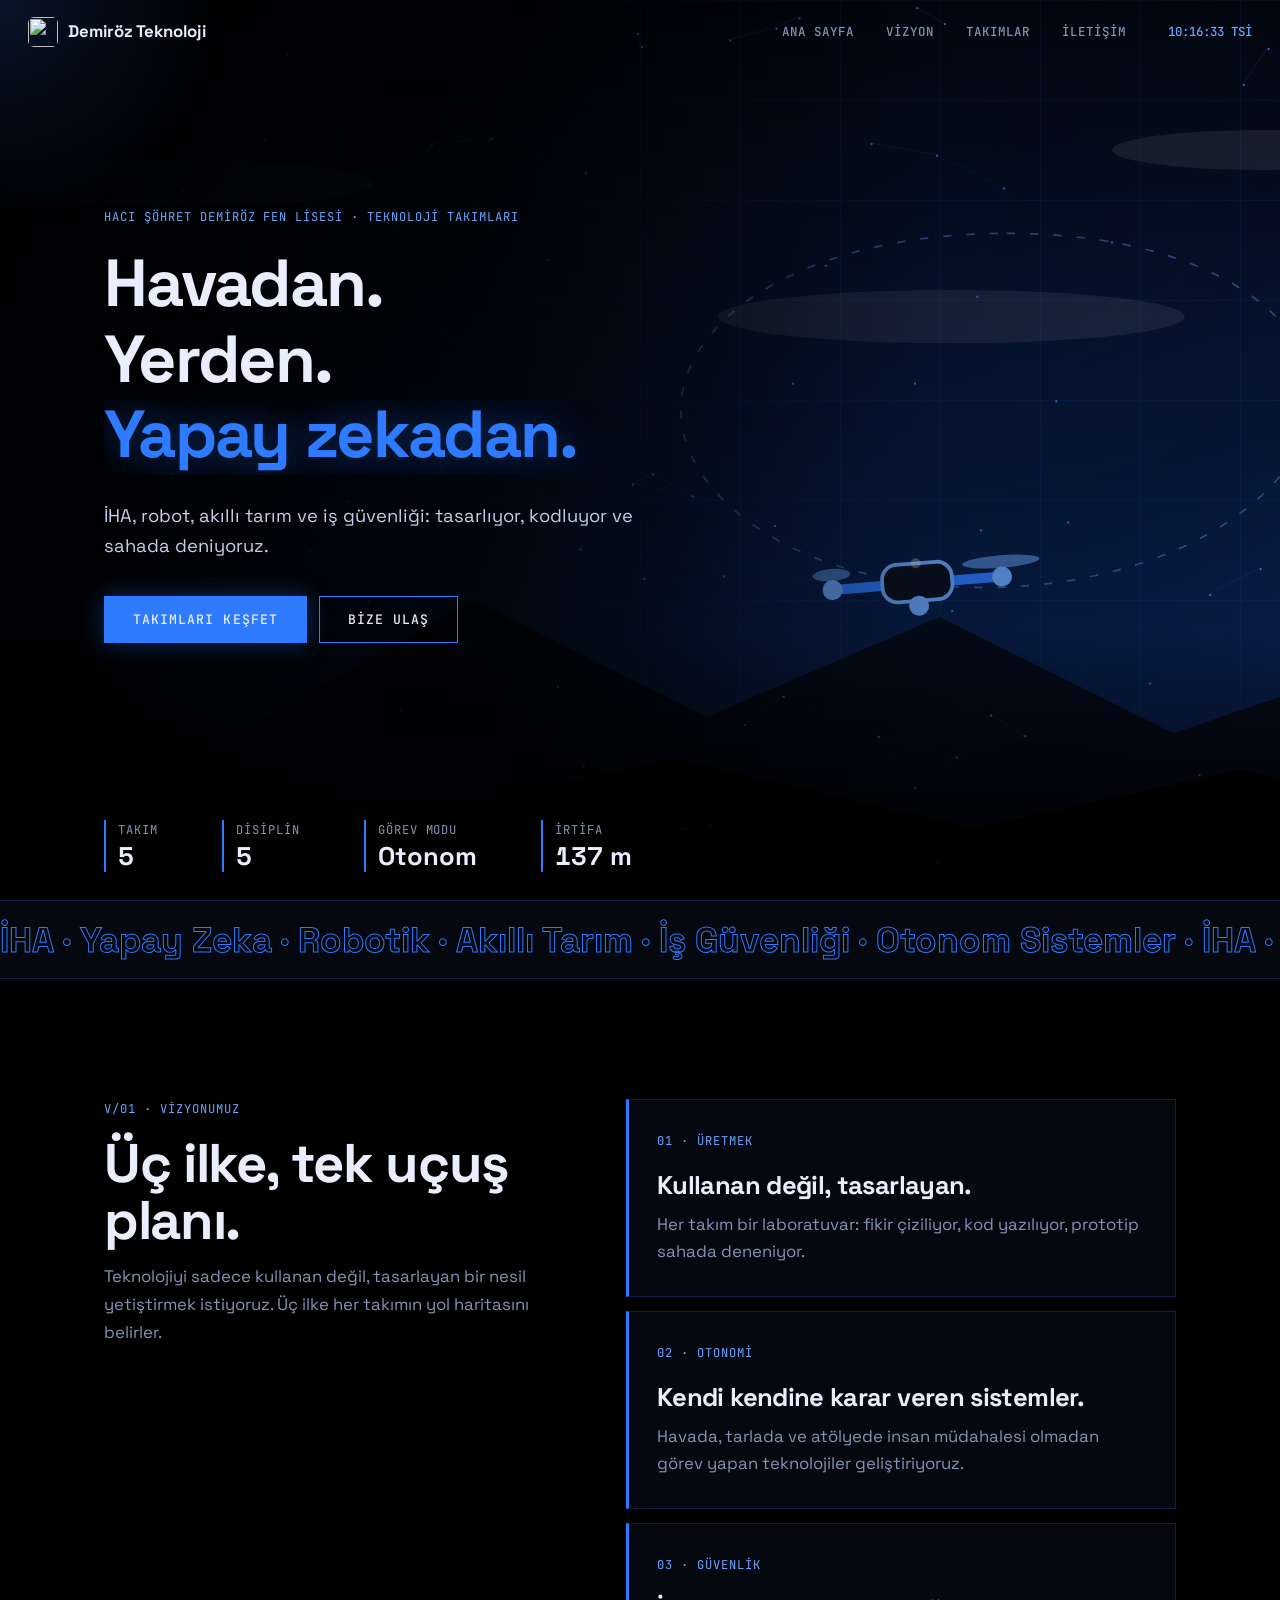
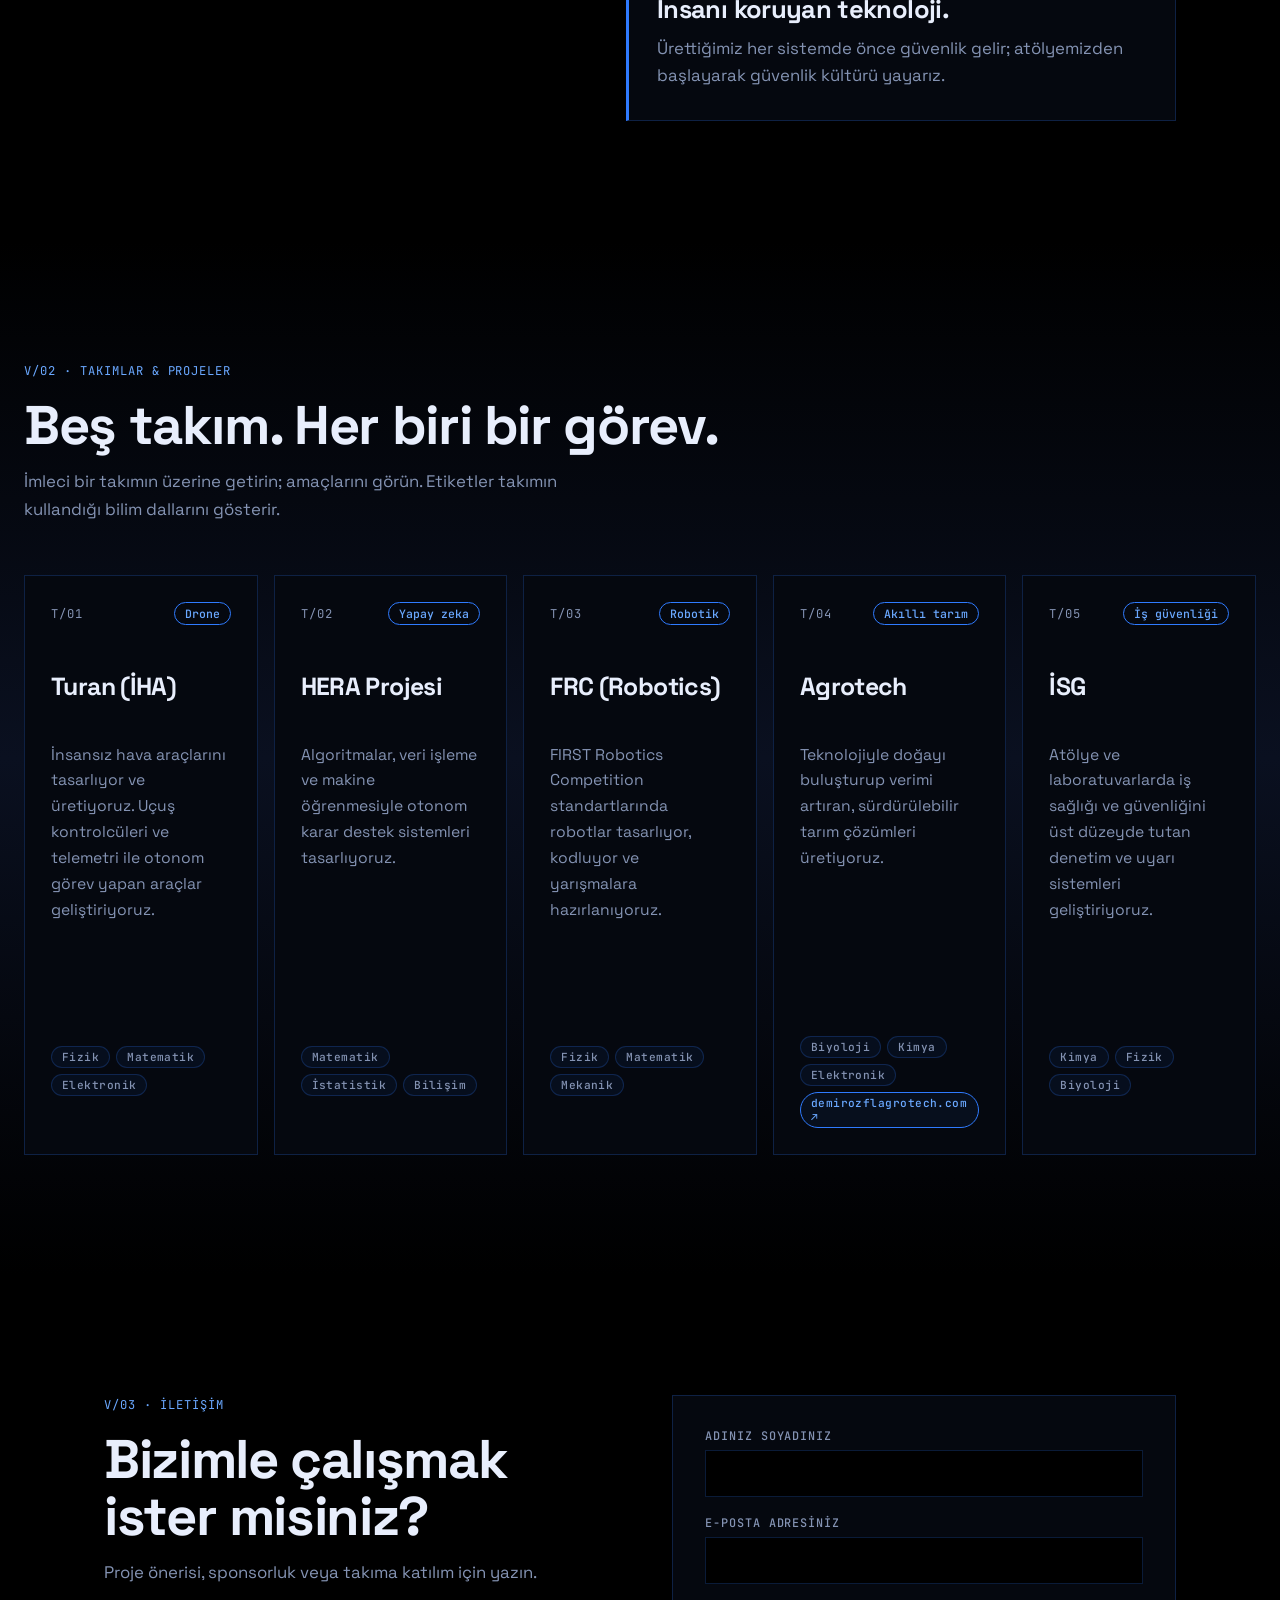
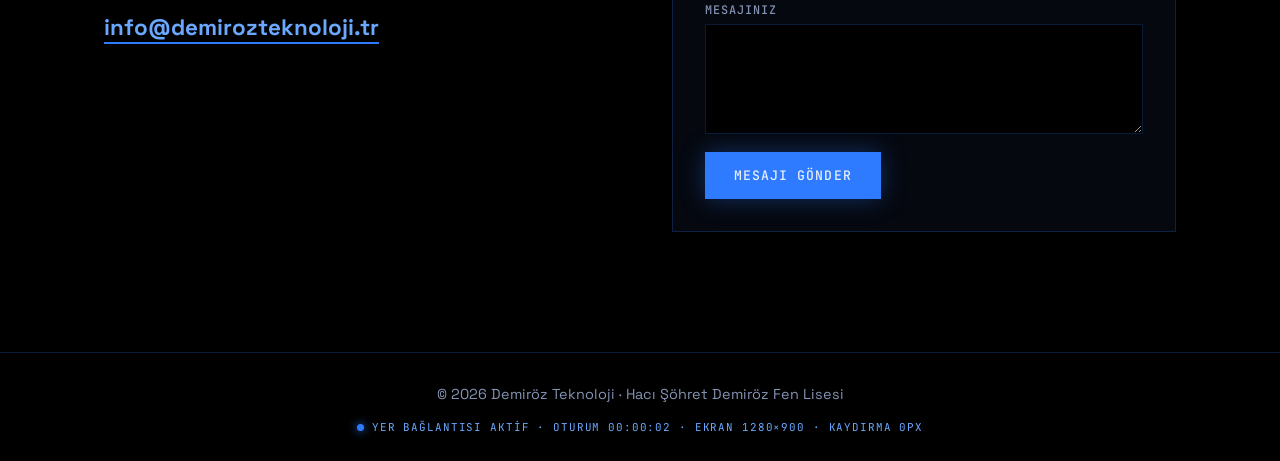
==== index.html @ 686f1bfe "Add files via upload" ====
<!DOCTYPE html>
<html lang="tr">
<head>
<meta charset="UTF-8">
<meta name="viewport" content="width=device-width, initial-scale=1">
<title>Demiröz Teknoloji | Otonom Sistemler ve Teknoloji Takımları</title>
<meta name="description" content="Hacı Şöhret Demiröz Fen Lisesi teknoloji takımları: İHA, yapay zeka, robotik, akıllı tarım ve iş sağlığı güvenliği.">
<meta name="theme-color" content="#000000">
<link rel="icon" href="favicon.png">
<link rel="preconnect" href="https://fonts.googleapis.com">
<link rel="preconnect" href="https://fonts.gstatic.com" crossorigin>
<link href="https://fonts.googleapis.com/css2?family=JetBrains+Mono:wght@400;500&family=Space+Grotesk:wght@400;500;700&display=swap" rel="stylesheet">
<link rel="stylesheet" href="style.css?v=6">
</head>
<body>
<div id="bar"></div><div id="glow"></div>

<header class="nav" id="nav">
  <a class="brand" href="#home"><img src="favicon.png" alt="" width="30" height="30">Demiröz Teknoloji</a>
  <nav id="menu">
    <a href="#home">Ana Sayfa</a><a href="#vizyon">Vizyon</a><a href="#takimlar">Takımlar</a><a href="#iletisim">İletişim</a>
  </nav>
  <span class="clock" id="clock">--:--:-- TSİ</span>
  <button class="burger" id="burger" aria-label="Menü" aria-expanded="false"><span></span><span></span></button>
</header>

<main>
<section class="hero" id="home">
  <!-- GEÇİCİ ARKA PLAN: 5 sn'lik drone animasyonu. Gerçek video/GIF gelince bu <div class="fly"> bloğunu silin ya da içine <img src="assets/drone.gif" alt=""> koyun. -->
  <div class="fly" aria-hidden="true">
    <svg viewBox="0 0 960 540" preserveAspectRatio="xMidYMid slice">
      <defs>
        <linearGradient id="sk" x1="0" y1="0" x2="0" y2="1"><stop offset="0" stop-color="#02050d"/><stop offset="1" stop-color="#0b2a66"/></linearGradient>
        <pattern id="gr" width="60" height="60" patternUnits="userSpaceOnUse"><path d="M60 0H0V60" fill="none" stroke="#2f7bff" stroke-opacity=".1"/></pattern>
      </defs>
      <rect width="960" height="540" fill="url(#sk)"/><rect width="960" height="540" fill="url(#gr)"/>
      <g fill="#fff" fill-opacity=".09">
        <ellipse cx="300" cy="110" rx="110" ry="14"><animateTransform attributeName="transform" type="translate" from="0 0" to="-400 0" dur="12s" repeatCount="indefinite"/></ellipse>
        <ellipse cx="780" cy="190" rx="140" ry="16"><animateTransform attributeName="transform" type="translate" from="0 0" to="-500 0" dur="12s" repeatCount="indefinite"/></ellipse>
        <ellipse cx="980" cy="90" rx="90" ry="12"><animateTransform attributeName="transform" type="translate" from="0 0" to="-560 0" dur="12s" repeatCount="indefinite"/></ellipse>
      </g>
      <polygon points="0,540 0,430 120,380 240,440 380,360 520,430 660,370 800,440 960,385 960,540" fill="#050c1c"/>
      <polygon points="0,540 0,490 160,460 320,495 500,455 680,497 840,462 960,488 960,540" fill="#000"/>
      <path d="M700 140C860 140 930 230 850 300C770 370 600 370 530 300C460 230 540 140 700 140Z" fill="none" stroke="#6aa8ff" stroke-opacity=".45" stroke-dasharray="5 9"/>
      <g>
        <animateMotion dur="5s" repeatCount="indefinite" path="M700 140C860 140 930 230 850 300C770 370 600 370 530 300C460 230 540 140 700 140Z"/>
        <g transform="scale(1.5)">
          <animateTransform attributeName="transform" type="rotate" values="-7;7;-7" dur="2.5s" repeatCount="indefinite" additive="sum"/>
          <line x1="-34" y1="0" x2="34" y2="0" stroke="#2f7bff" stroke-width="4" stroke-linecap="round"/>
          <rect x="-14" y="-8" width="28" height="15" rx="6" fill="#0a1020" stroke="#6aa8ff" stroke-width="1.5"/>
          <circle cx="0" cy="9" r="4" fill="#6aa8ff"/>
          <circle cx="0" cy="-8" r="2" fill="#fff"><animate attributeName="opacity" values="1;.1;1" dur=".8s" repeatCount="indefinite"/></circle>
          <circle cx="-34" cy="0" r="4" fill="#6aa8ff"/><circle cx="34" cy="0" r="4" fill="#6aa8ff"/>
          <ellipse cx="-34" cy="-6" rx="18" ry="2.5" fill="#6aa8ff" fill-opacity=".6"><animate attributeName="rx" values="18;5;18" dur=".14s" repeatCount="indefinite"/></ellipse>
          <ellipse cx="34" cy="-6" rx="18" ry="2.5" fill="#6aa8ff" fill-opacity=".6"><animate attributeName="rx" values="5;18;5" dur=".14s" repeatCount="indefinite"/></ellipse>
        </g>
      </g>
    </svg>
  </div>
  <video autoplay muted loop playsinline preload="metadata" poster="assets/drone-poster.jpg" aria-hidden="true"><source src="assets/drone.mp4" type="video/mp4"></video>
  <canvas id="net" aria-hidden="true"></canvas>
  <div class="shade"></div>
  <div class="hero-in"><div class="copy">
    <p class="mono kicker">Hacı Şöhret Demiröz Fen Lisesi · Teknoloji Takımları</p>
    <h1><span class="ln"><span>Havadan.</span></span><span class="ln"><span>Yerden.</span></span><span class="ln b"><span>Yapay zekadan.</span></span></h1>
    <p class="sub">İHA, robot, akıllı tarım ve iş güvenliği: tasarlıyor, kodluyor ve sahada deniyoruz.</p>
    <div class="btns"><a class="btn primary" href="#takimlar">Takımları keşfet</a><a class="btn" href="#iletisim">Bize ulaş</a></div>
    </div>
    
  </div>
  <dl class="stats">
    <div><dt class="mono">Takım</dt><dd><b data-n="5">0</b></dd></div>
    <div><dt class="mono">Disiplin</dt><dd><b data-n="5">0</b></dd></div>
    <div><dt class="mono">Görev modu</dt><dd>Otonom</dd></div>
    <div><dt class="mono">İrtifa</dt><dd><b id="alt">120</b> m</dd></div>
  </dl>
</section>

<div class="marquee" aria-hidden="true"><div id="mq">İHA · Yapay Zeka · Robotik · Akıllı Tarım · İş Güvenliği · Otonom Sistemler · </div></div>

<section class="sec" id="vizyon">
  <div class="wrap split">
    <div class="stick">
      <p class="mono tagline rv">V/01 · Vizyonumuz</p>
      <h2 class="rv">Üç ilke, tek uçuş planı.</h2>
      <p class="lead rv">Teknolojiyi sadece kullanan değil, tasarlayan bir nesil yetiştirmek istiyoruz. Üç ilke her takımın yol haritasını belirler.</p>
    </div>
    <div class="trio">
      <article class="pan rv"><span class="mono">01 · Üretmek</span><h3>Kullanan değil, tasarlayan.</h3><p>Her takım bir laboratuvar: fikir çiziliyor, kod yazılıyor, prototip sahada deneniyor.</p></article>
      <article class="pan rv"><span class="mono">02 · Otonomi</span><h3>Kendi kendine karar veren sistemler.</h3><p>Havada, tarlada ve atölyede insan müdahalesi olmadan görev yapan teknolojiler geliştiriyoruz.</p></article>
      <article class="pan rv"><span class="mono">03 · Güvenlik</span><h3>İnsanı koruyan teknoloji.</h3><p>Ürettiğimiz her sistemde önce güvenlik gelir; atölyemizden başlayarak güvenlik kültürü yayarız.</p></article>
    </div>
  </div>
</section>

<section class="sec alt" id="takimlar">
  <div class="wrap wide">
    <p class="mono tagline rv">V/02 · Takımlar &amp; Projeler</p>
    <h2 class="rv">Beş takım. Her biri bir görev.</h2>
    <p class="lead rv">İmleci bir takımın üzerine getirin; amaçlarını görün. Etiketler takımın kullandığı bilim dallarını gösterir.</p>
    <div class="grid">
      <article class="card rv" tabindex="0">
        <div class="top"><span class="mono">T/01</span><span class="tag">Drone</span></div>
        <div><h3>Turan (İHA)</h3>
        <div class="swap"><p class="desc">İnsansız hava araçlarını tasarlıyor ve üretiyoruz. Uçuş kontrolcüleri ve telemetri ile otonom görev yapan araçlar geliştiriyoruz.</p>
        <ul class="goals"><li>Otonom görev yapan İHA geliştirmek</li><li>Uçuş kontrol ve telemetriyi kendimiz tasarlamak</li><li>Yarışma standartlarında hava aracı üretmek</li></ul></div></div>
        <div class="disc"><span class="chip">Fizik</span><span class="chip">Matematik</span><span class="chip">Elektronik</span></div>
      </article>
      <article class="card rv" tabindex="0">
        <div class="top"><span class="mono">T/02</span><span class="tag">Yapay zeka</span></div>
        <div><h3>HERA Projesi</h3>
        <div class="swap"><p class="desc">Algoritmalar, veri işleme ve makine öğrenmesiyle otonom karar destek sistemleri tasarlıyoruz.</p>
        <ul class="goals"><li>Makine öğrenmesi modelleri eğitmek</li><li>Otonom karar destek sistemi kurmak</li><li>Yapay zekayı diğer takımların projelerine taşımak</li></ul></div></div>
        <div class="disc"><span class="chip">Matematik</span><span class="chip">İstatistik</span><span class="chip">Bilişim</span></div>
      </article>
      <article class="card rv" tabindex="0">
        <div class="top"><span class="mono">T/03</span><span class="tag">Robotik</span></div>
        <div><h3>FRC (Robotics)</h3>
        <div class="swap"><p class="desc">FIRST Robotics Competition standartlarında robotlar tasarlıyor, kodluyor ve yarışmalara hazırlanıyoruz.</p>
        <ul class="goals"><li>Yarışma sınıfında robot tasarlamak</li><li>Otonom ve manuel kontrol yazılımı geliştirmek</li><li>Takım çalışmasıyla sezona hazırlanmak</li></ul></div></div>
        <div class="disc"><span class="chip">Fizik</span><span class="chip">Matematik</span><span class="chip">Mekanik</span></div>
      </article>
      <article class="card rv" tabindex="0">
        <div class="top"><span class="mono">T/04</span><span class="tag">Akıllı tarım</span></div>
        <div><h3>Agrotech</h3>
        <div class="swap"><p class="desc">Teknolojiyle doğayı buluşturup verimi artıran, sürdürülebilir tarım çözümleri üretiyoruz.</p>
        <ul class="goals"><li>Verimi artıran akıllı tarım çözümleri üretmek</li><li>Sensör ve veriyle sürdürülebilir üretimi desteklemek</li><li>Teknolojiyi çiftçiye ulaştırmak</li></ul></div></div>
        <div class="disc"><span class="chip">Biyoloji</span><span class="chip">Kimya</span><span class="chip">Elektronik</span><a class="chip" href="https://demirozflagrotech.com" target="_blank" rel="noopener">demirozflagrotech.com ↗</a></div>
      </article>
      <article class="card rv" tabindex="0">
        <div class="top"><span class="mono">T/05</span><span class="tag">İş güvenliği</span></div>
        <div><h3>İSG</h3>
        <div class="swap"><p class="desc">Atölye ve laboratuvarlarda iş sağlığı ve güvenliğini üst düzeyde tutan denetim ve uyarı sistemleri geliştiriyoruz.</p>
        <ul class="goals"><li>Atölye risklerini izleyen sistem kurmak</li><li>Tehlikede anlık uyarı veren teknoloji geliştirmek</li><li>Okulda güvenlik kültürünü yaymak</li></ul></div></div>
        <div class="disc"><span class="chip">Kimya</span><span class="chip">Fizik</span><span class="chip">Biyoloji</span></div>
      </article>
    </div>
  </div>
</section>

<section class="sec" id="iletisim">
  <div class="wrap two">
    <div>
      <p class="mono tagline rv">V/03 · İletişim</p>
      <h2 class="rv">Bizimle çalışmak ister misiniz?</h2>
      <p class="lead rv">Proje önerisi, sponsorluk veya takıma katılım için yazın.</p>
      <p class="rv"><a class="mail" href="mailto:info@demirozteknoloji.tr">info@demirozteknoloji.tr</a></p>
    </div>
    <form id="form" class="rv">
      <label>Adınız soyadınız<input name="ad" required autocomplete="name"></label>
      <label>E-posta adresiniz<input name="mail" type="email" required autocomplete="email"></label>
      <label>Mesajınız<textarea name="mesaj" rows="4" required></textarea></label>
      <button class="btn primary mag" type="submit">Mesajı gönder</button>
    </form>
  </div>
</section>
</main>

<footer>
  <p>© 2026 Demiröz Teknoloji · Hacı Şöhret Demiröz Fen Lisesi</p>
  <p class="mono status"><i></i>YER BAĞLANTISI AKTİF · OTURUM <span id="ses">00:00:00</span> · EKRAN <span id="vp">-</span> · KAYDIRMA <span id="sc">0</span>PX</p>
</footer>

<script>
const $=s=>document.querySelector(s),$$=s=>document.querySelectorAll(s),rm=matchMedia('(prefers-reduced-motion: reduce)').matches;
const nav=$('#nav'),bu=$('#burger');
bu.onclick=()=>bu.setAttribute('aria-expanded',nav.classList.toggle('open'));
$$('#menu a').forEach(a=>a.onclick=()=>nav.classList.remove('open'));

/* saat, kaydırma, durum çubuğu */
const t0=Date.now(),p2=n=>String(n).padStart(2,'0');
setInterval(()=>{
  $('#clock').textContent=new Date().toLocaleTimeString('tr-TR',{timeZone:'Europe/Istanbul'})+' TSİ';
  const s=Math.floor((Date.now()-t0)/1000);$('#ses').textContent=`${p2(s/3600|0)}:${p2(s/60%60|0)}:${p2(s%60)}`;
},1000);
const upd=()=>{
  nav.classList.toggle('solid',scrollY>40);
  $('#bar').style.transform=`scaleX(${scrollY/(document.body.scrollHeight-innerHeight||1)})`;
  $('#sc').textContent=Math.round(scrollY);$('#vp').textContent=innerWidth+'×'+innerHeight;
};
addEventListener('scroll',upd,{passive:true});addEventListener('resize',upd);upd();

/* imleç ışığı */
const g=$('#glow');
addEventListener('pointermove',e=>{g.style.transform=`translate(${e.clientX}px,${e.clientY}px)`;},{passive:true});

/* görünürlükte belirme + sayaç */
const io=new IntersectionObserver(es=>es.forEach(e=>{if(e.isIntersecting){e.target.classList.add('in');io.unobserve(e.target)}}),{threshold:.15});
$$('.rv').forEach((el,i)=>{el.style.transitionDelay=(el.classList.contains('card')?(i%5)*90:0)+'ms';io.observe(el)});
$$('[data-n]').forEach(el=>{const n=+el.dataset.n;let k=0;const id=setInterval(()=>{el.textContent=++k;if(k>=n)clearInterval(id)},rm?0:260)});

/* kayan şerit */
const mq=$('#mq');mq.innerHTML+=mq.innerHTML+mq.innerHTML+mq.innerHTML;

/* kart: 3B eğim + ışık takibi */
$$('.card').forEach(c=>{
  c.addEventListener('pointermove',e=>{
    const r=c.getBoundingClientRect(),x=e.clientX-r.left,y=e.clientY-r.top;
    c.style.setProperty('--mx',x+'px');c.style.setProperty('--my',y+'px');
    if(!rm){c.style.setProperty('--rx',((.5-y/r.height)*8).toFixed(2)+'deg');c.style.setProperty('--ry',((x/r.width-.5)*10).toFixed(2)+'deg')}
  });
  c.addEventListener('pointerleave',()=>{c.style.setProperty('--rx','0deg');c.style.setProperty('--ry','0deg')});
});

/* manyetik düğme */
$$('.btn').forEach(b=>{
  b.addEventListener('pointermove',e=>{if(rm)return;const r=b.getBoundingClientRect();b.style.transform=`translate(${(e.clientX-r.left-r.width/2)*.18}px,${(e.clientY-r.top-r.height/2)*.3}px)`});
  b.addEventListener('pointerleave',()=>b.style.transform='');
});

/* form */
$('#form').onsubmit=e=>{e.preventDefault();const f=new FormData(e.target);
  location.href=`mailto:info@demirozteknoloji.tr?subject=${encodeURIComponent('Web sitesi mesajı')}&body=${encodeURIComponent(f.get('mesaj')+'\n\n'+f.get('ad')+' ('+f.get('mail')+')')}`};

/* telemetri */
if(!rm){let t=0;setInterval(()=>{t+=.15;$('#alt').textContent=Math.round(120+18*Math.sin(t))},200)}

/* ağ animasyonu (imleçle etkileşir) */
(()=>{
  const cv=$('#net'),cx=cv.getContext('2d');if(rm)return;
  let w,h,m={x:-999,y:-999},P=[];
  const rs=()=>{w=cv.width=cv.offsetWidth;h=cv.height=cv.offsetHeight;P=Array.from({length:Math.min(80,w/16|0)},()=>({x:Math.random()*w,y:Math.random()*h,vx:(Math.random()-.5)*.4,vy:(Math.random()-.5)*.4}))};
  rs();addEventListener('resize',rs);
  $('#home').addEventListener('pointermove',e=>{const r=cv.getBoundingClientRect();m.x=e.clientX-r.left;m.y=e.clientY-r.top});
  (function f(){
    cx.clearRect(0,0,w,h);
    P.forEach((p,i)=>{
      p.x=(p.x+p.vx+w)%w;p.y=(p.y+p.vy+h)%h;
      const dm=Math.hypot(p.x-m.x,p.y-m.y);
      if(dm<140){p.x+=(p.x-m.x)*.01;p.y+=(p.y-m.y)*.01}
      cx.fillStyle='rgba(60,140,255,.8)';cx.fillRect(p.x,p.y,2,2);
      for(let j=i+1;j<P.length;j++){const d=Math.hypot(p.x-P[j].x,p.y-P[j].y);
        if(d<120){cx.strokeStyle=`rgba(60,140,255,${(1-d/120)*(dm<180?.6:.22)})`;cx.beginPath();cx.moveTo(p.x,p.y);cx.lineTo(P[j].x,P[j].y);cx.stroke()}}
    });
    requestAnimationFrame(f);
  })();
})();
</script>
</body>
</html>
---- style.css ----
:root{
  --bk:#000; --bk2:#05080f; --bk3:#0a1020;
  --bl:#2f7bff; --bl2:#6aa8ff; --bld:#0b2a66;
  --tx:#e8eefc; --mu:#8493b3; --ln:rgba(47,123,255,.22);
  --hd:'Space Grotesk',system-ui,sans-serif; --mo:'JetBrains Mono',ui-monospace,monospace;
}
*{box-sizing:border-box;margin:0}
html{scroll-behavior:smooth;scroll-padding-top:70px}
body{font:400 1.05rem/1.65 var(--hd);color:var(--tx);background:var(--bk);overflow-x:hidden}
a{color:inherit}
:focus-visible{outline:2px solid var(--bl2);outline-offset:3px}
.mono{font-family:var(--mo);font-size:.76rem;letter-spacing:.08em;text-transform:uppercase}
.wrap{max-width:1120px;margin:0 auto;padding:0 24px}.wrap.wide{max-width:1320px}
h1,h2,h3{line-height:1.05;letter-spacing:-.025em}
h2{font-size:clamp(2rem,4.6vw,3.4rem);max-width:20ch}
.tagline{color:var(--bl2);margin-bottom:16px}
.lead{color:var(--mu);margin-top:14px;max-width:54ch}

/* ilerleme çubuğu + imleç ışığı */
#bar{position:fixed;top:0;left:0;right:0;height:2px;z-index:50;background:linear-gradient(90deg,var(--bld),var(--bl2));transform-origin:0 50%;transform:scaleX(0)}
#glow{position:fixed;top:-250px;left:-250px;width:500px;height:500px;border-radius:50%;pointer-events:none;z-index:1;
  background:radial-gradient(circle,rgba(47,123,255,.16),transparent 65%);transition:transform .18s ease-out;will-change:transform}

/* menü */
.nav{position:fixed;inset:0 0 auto;z-index:40;display:flex;align-items:center;gap:28px;padding:14px 28px;transition:background .3s,border-color .3s;border-bottom:1px solid transparent}
.nav.solid,.nav.open{background:rgba(0,0,0,.82);backdrop-filter:blur(12px);border-color:var(--ln)}
.brand{display:flex;align-items:center;gap:10px;font-weight:700;text-decoration:none;margin-right:auto}
.brand img{border-radius:6px}
#menu{display:flex;gap:4px}
#menu a{font:500 .78rem var(--mo);letter-spacing:.08em;text-transform:uppercase;text-decoration:none;padding:9px 14px;color:var(--mu);position:relative;transition:color .2s}
#menu a::after{content:"";position:absolute;left:14px;right:14px;bottom:4px;height:1px;background:var(--bl);transform:scaleX(0);transform-origin:0 50%;transition:transform .3s}
#menu a:hover{color:var(--tx)}#menu a:hover::after{transform:scaleX(1)}
.clock{font:500 .78rem var(--mo);color:var(--bl2);font-variant-numeric:tabular-nums}
.burger{display:none;background:none;border:0;width:44px;height:44px;cursor:pointer}
.burger span{display:block;width:22px;height:2px;background:var(--tx);margin:6px auto;transition:transform .25s}
.nav.open .burger span:first-child{transform:translateY(4px) rotate(45deg)}
.nav.open .burger span:last-child{transform:translateY(-4px) rotate(-45deg)}

/* hero */
.hero{position:relative;min-height:100svh;display:flex;align-items:center;overflow:hidden;background:radial-gradient(ellipse at 70% 30%,var(--bld),var(--bk) 65%)}
.hero video,#net{position:absolute;inset:0;width:100%;height:100%}
.hero video{object-fit:cover}
.shade{position:absolute;inset:0;background:linear-gradient(90deg,rgba(0,0,0,.96) 0%,rgba(0,0,0,.8) 38%,rgba(0,0,0,.2) 72%,rgba(0,0,0,.05)),linear-gradient(0deg,var(--bk),transparent 30%)}
.hero-in{position:relative;z-index:2;max-width:1120px;width:100%;margin:0 auto;padding:120px 24px 170px;}
.kicker{color:var(--bl2);margin-bottom:22px;animation:fade 1s .2s both}
.copy{max-width:620px}
.hero h1{font-size:clamp(2.3rem,5.2vw,4.6rem);font-weight:700}
.ln{display:block;overflow:hidden;padding-bottom:.08em}
.ln>span{display:block;transform:translateY(110%);animation:up 1s cubic-bezier(.2,.8,.2,1) forwards}
.ln:nth-child(1)>span{animation-delay:.3s}.ln:nth-child(2)>span{animation-delay:.45s}.ln:nth-child(3)>span{animation-delay:.6s}
.ln.b>span{color:var(--bl);text-shadow:0 0 40px rgba(47,123,255,.5)}
.sub{max-width:46ch;margin-top:26px;color:#c3cfe8;font-size:1.15rem;animation:fade 1s .9s both}
.btns{display:flex;flex-wrap:wrap;gap:12px;margin-top:34px;animation:fade 1s 1.1s both}
@keyframes up{to{transform:none}}
@keyframes fade{from{opacity:0;transform:translateY(16px)}}
.btn{display:inline-block;padding:14px 28px;border:1px solid var(--bl);background:transparent;color:var(--tx);text-decoration:none;font:500 .82rem var(--mo);letter-spacing:.08em;text-transform:uppercase;cursor:pointer;transition:background .25s,box-shadow .25s,transform .15s}
.btn:hover{background:rgba(47,123,255,.15);box-shadow:0 0 28px rgba(47,123,255,.4)}
.btn.primary{background:var(--bl);box-shadow:0 0 24px rgba(47,123,255,.35)}
.btn.primary:hover{background:var(--bl2);color:#000}

.stats{position:absolute;z-index:2;left:0;right:0;bottom:0;display:flex;max-width:1120px;margin:0 auto;padding:0 24px 28px;gap:clamp(20px,5vw,64px);flex-wrap:wrap;animation:fade 1s 1.3s both}
.stats div{border-left:2px solid var(--bl);padding-left:12px}
.stats dt{color:var(--mu)}.stats dd{font:700 1.6rem var(--hd);font-variant-numeric:tabular-nums}

.fly{position:absolute;inset:0;opacity:.9}
.fly svg{width:100%;height:100%;display:block}

/* şerit */
.marquee{overflow:hidden;white-space:nowrap;border-block:1px solid var(--ln);background:var(--bk2);padding:16px 0}
#mq{display:inline-block;font:700 clamp(1.4rem,3vw,2.2rem) var(--hd);color:transparent;-webkit-text-stroke:1px var(--bl);animation:mq 40s linear infinite}
@keyframes mq{to{transform:translateX(-50%)}}

/* bölümler */
.sec{position:relative;padding:120px 0;background:var(--bk)}
.sec.alt{background:linear-gradient(180deg,var(--bk),var(--bk3) 50%,var(--bk))}
.rv{opacity:0;transform:translateY(34px);filter:blur(6px);transition:opacity .8s,transform .8s cubic-bezier(.2,.8,.2,1),filter .8s}
.rv.in{opacity:1;transform:none;filter:none}

.split{display:grid;grid-template-columns:.9fr 1.1fr;gap:72px;align-items:start}
.stick{position:sticky;top:110px}
.trio{display:grid;gap:14px}
.pan{background:var(--bk2);border:1px solid var(--ln);border-left:3px solid var(--bl);padding:26px 28px 30px;position:relative;overflow:hidden;transition:background .35s,transform .35s cubic-bezier(.2,.8,.2,1),box-shadow .35s}
.pan::before{content:"";position:absolute;left:0;top:0;height:2px;width:100%;background:var(--bl);transform:scaleX(0);transform-origin:0 50%;transition:transform .5s}
.pan:hover{background:var(--bk3);transform:scale(1.025) translateX(6px);box-shadow:0 18px 50px -20px rgba(47,123,255,.6)}.pan:hover::before{transform:scaleX(1)}
.pan .mono{color:var(--bl2)}.pan h3{font-size:1.6rem;margin:18px 0 12px}.pan p{color:var(--mu)}

/* takımlar: eşit kartlar */
.grid{display:grid;grid-template-columns:repeat(auto-fit,minmax(230px,1fr));gap:16px;margin-top:52px;perspective:1200px}
.card{--rx:0deg;--ry:0deg;position:relative;min-height:460px;padding:26px;display:flex;flex-direction:column;justify-content:flex-start;
  background:var(--bk2);border:1px solid var(--ln);overflow:hidden;
  transform:rotateX(var(--rx)) rotateY(var(--ry));
  transition:transform .35s cubic-bezier(.2,.8,.2,1),border-color .3s,box-shadow .35s,opacity .35s,filter .35s,background .3s}
.card::before{content:"";position:absolute;inset:0;pointer-events:none;opacity:0;transition:opacity .3s;
  background:radial-gradient(320px circle at var(--mx,50%) var(--my,50%),rgba(47,123,255,.28),transparent 70%)}
.card::after{content:"";position:absolute;left:0;right:0;bottom:0;height:3px;background:linear-gradient(90deg,var(--bld),var(--bl2));transform:scaleX(0);transform-origin:0 50%;transition:transform .5s}
.top{display:flex;justify-content:space-between;align-items:center;position:relative;z-index:1;margin-bottom:48px}
.top .mono{color:var(--mu)}
.tag{font:500 .72rem var(--mo);color:var(--bl2);border:1px solid var(--bl);padding:3px 10px;border-radius:99px}
.card>div:nth-child(2){position:relative;z-index:1}
.card h3{font-size:1.55rem;line-height:1.15;min-height:2.3em;margin-bottom:12px;transition:color .3s}
.swap{display:grid}
.swap>*{grid-area:1/1;transition:opacity .35s,transform .45s cubic-bezier(.2,.8,.2,1)}
.desc{color:var(--mu);font-size:.98rem}
.goals{list-style:none;padding:0;display:grid;gap:10px;align-content:start}
.goals li{padding:11px 14px;border-left:3px solid var(--bl);background:rgba(47,123,255,.12);font-size:.92rem;line-height:1.4;opacity:0;transform:translateX(-18px);transition:opacity .4s,transform .5s cubic-bezier(.2,.8,.2,1)}
.disc{position:relative;z-index:1;margin-top:auto;padding-top:22px;display:flex;flex-wrap:wrap;align-content:flex-start;gap:6px;min-height:104px}
.chip{font:500 .7rem var(--mo);letter-spacing:.04em;color:var(--mu);border:1px solid var(--ln);background:rgba(47,123,255,.06);padding:3px 10px;border-radius:99px;text-decoration:none;transition:color .3s,border-color .3s}
a.chip{color:var(--bl2);border-color:var(--bl)}

/* hover: öne çık, amaçları göster */
.card:hover,.card:focus-visible{transform:rotateX(var(--rx)) rotateY(var(--ry)) translateY(-8px) scale(1.03);z-index:5;border-color:var(--bl);background:var(--bk3);
  box-shadow:0 30px 70px -20px rgba(47,123,255,.55),0 0 0 1px var(--bl)}
.card:hover::before,.card:focus-visible::before{opacity:1}
.card:hover::after,.card:focus-visible::after{transform:scaleX(1)}
.card:hover h3,.card:focus-visible h3{color:var(--bl2)}
.card:hover .chip,.card:focus-visible .chip{color:var(--tx);border-color:var(--bl)}
.card:hover .desc,.card:focus-visible .desc{opacity:0;transform:translateY(-10px)}
.card:hover .goals li,.card:focus-visible .goals li{opacity:1;transform:none}
.card:hover .goals li:nth-child(2),.card:focus-visible .goals li:nth-child(2){transition-delay:.08s}
.card:hover .goals li:nth-child(3),.card:focus-visible .goals li:nth-child(3){transition-delay:.16s}
.grid:has(.card:hover) .card:not(:hover){opacity:.65}
@media(hover:none) and (pointer:coarse){.swap{display:flex;flex-direction:column;gap:16px}.goals li{opacity:1;transform:none}}

/* iletişim */
.two{display:grid;grid-template-columns:1fr 1fr;gap:64px;align-items:start}
.mail{display:inline-block;margin-top:26px;font:700 1.4rem var(--hd);color:var(--bl2);text-decoration:none;border-bottom:2px solid var(--bl)}
form{display:grid;gap:18px;padding:32px;background:var(--bk2);border:1px solid var(--ln)}
label{display:grid;gap:6px;color:var(--mu);font:500 .74rem var(--mo);letter-spacing:.08em;text-transform:uppercase}
input,textarea{font:400 1rem var(--hd);letter-spacing:0;text-transform:none;color:var(--tx);background:var(--bk);border:1px solid var(--ln);padding:12px 14px;width:100%;transition:border-color .2s,box-shadow .2s}
input:focus,textarea:focus{outline:none;border-color:var(--bl);box-shadow:0 0 0 3px rgba(47,123,255,.25)}
textarea{resize:vertical}form .btn{justify-self:start}

footer{padding:30px 24px 24px;text-align:center;color:var(--mu);font-size:.9rem;background:var(--bk);border-top:1px solid var(--ln)}
.status{margin-top:12px;color:var(--bl2);font-size:.68rem}
.status i{display:inline-block;width:7px;height:7px;border-radius:50%;background:var(--bl);margin-right:8px;box-shadow:0 0 10px var(--bl);animation:pulse 1.6s infinite}
@keyframes pulse{50%{opacity:.25}}

/* mobil / dokunmatik */
@media(max-width:900px){
  .shade{background:linear-gradient(0deg,var(--bk),rgba(0,0,0,.6))}
  .fly{opacity:.7}
  .clock{display:none}.burger{display:block}
  #menu{position:absolute;top:100%;left:0;right:0;flex-direction:column;padding:8px 24px 20px;background:rgba(0,0,0,.96);display:none}
  .nav.open #menu{display:flex}
  .trio,.two,.split,.hero-in{grid-template-columns:1fr}.two{gap:40px}.split{gap:36px}.stick{position:static}
  .card{min-height:360px}
  .hero-in{padding-bottom:230px}.sec{padding:80px 0}
}
@media(prefers-reduced-motion:reduce){
  html{scroll-behavior:auto}#mq{animation:none}.hero video{display:none}
  .ln>span,.kicker,.sub,.btns,.stats{animation:none;transform:none}
  .rv{opacity:1;transform:none;filter:none;transition:none}
}
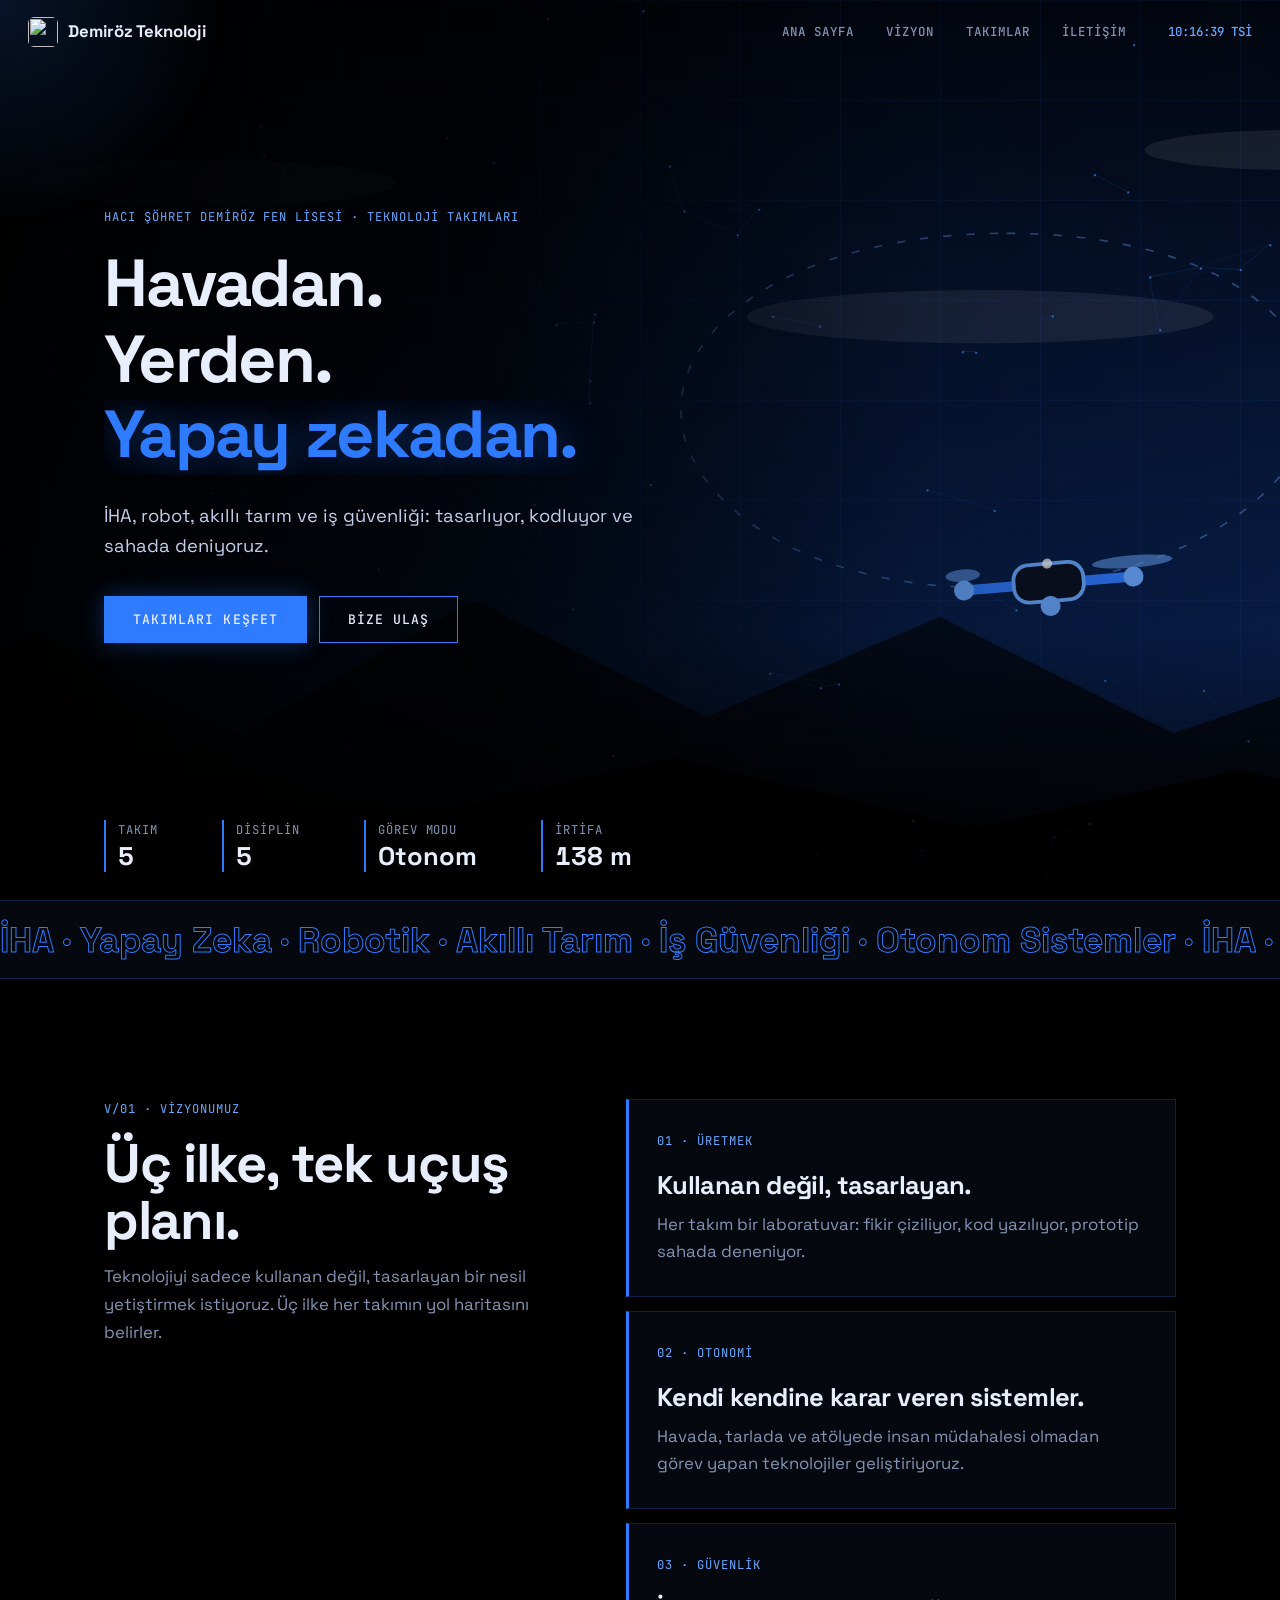
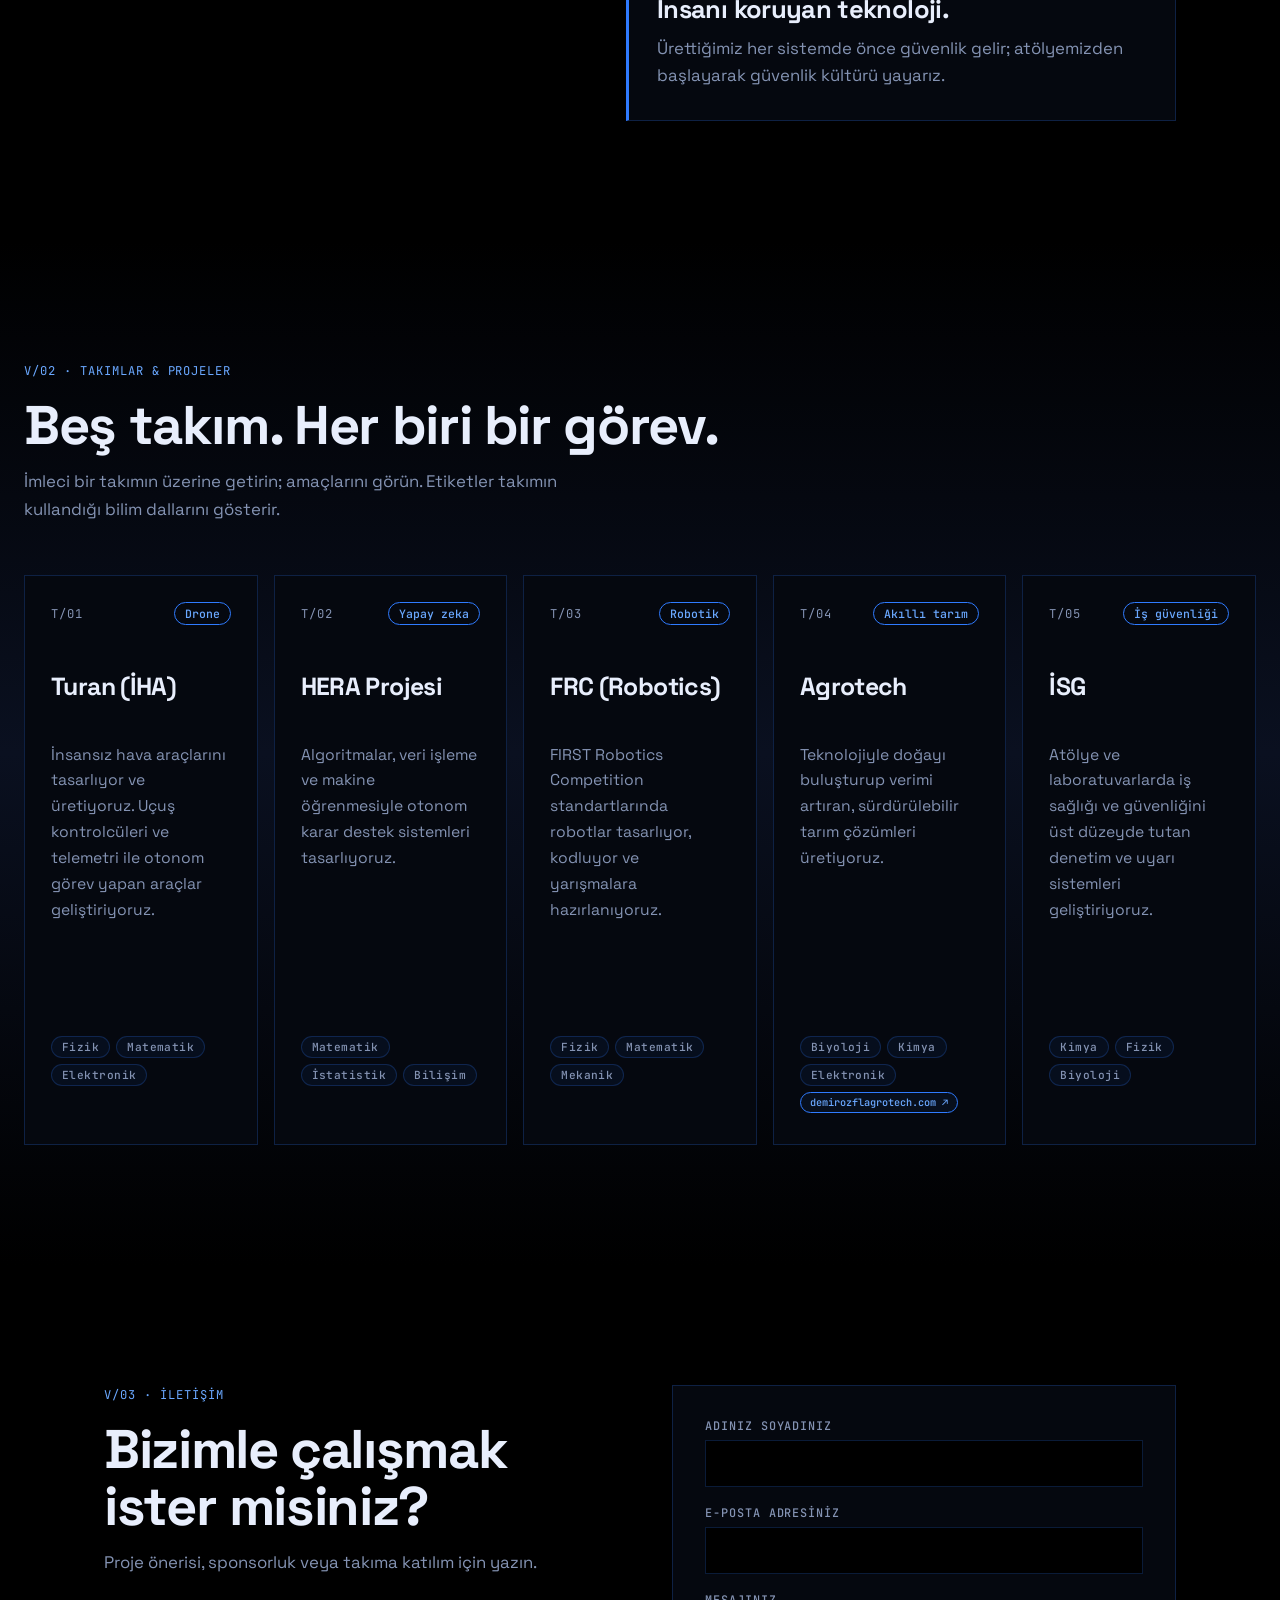
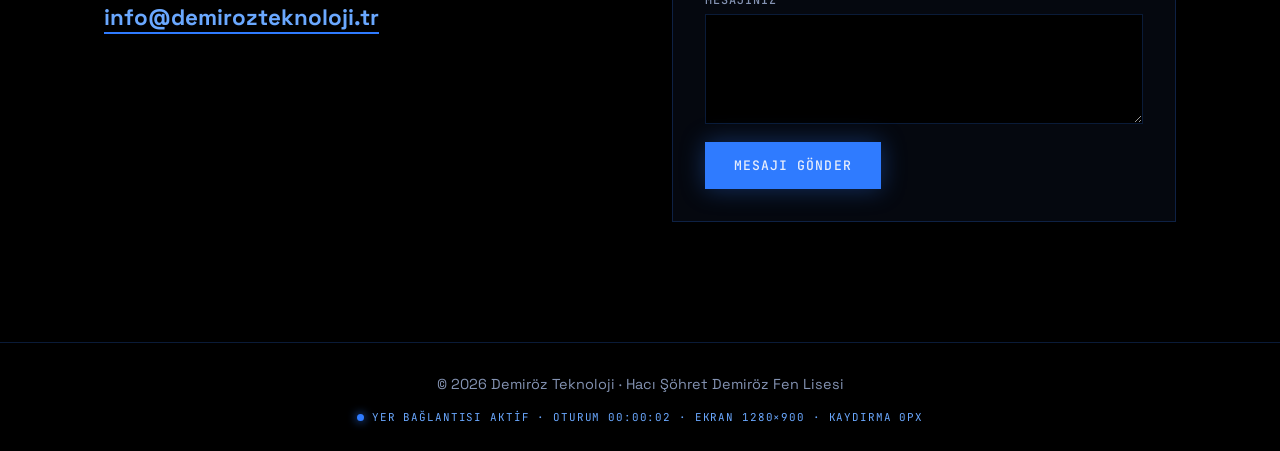
==== commit d7c00589: "Add files via upload" ====
--- a/index.html
+++ b/index.html
@@ -10,7 +10,7 @@
 <link rel="preconnect" href="https://fonts.googleapis.com">
 <link rel="preconnect" href="https://fonts.gstatic.com" crossorigin>
 <link href="https://fonts.googleapis.com/css2?family=JetBrains+Mono:wght@400;500&family=Space+Grotesk:wght@400;500;700&display=swap" rel="stylesheet">
-<link rel="stylesheet" href="style.css?v=6">
+<link rel="stylesheet" href="style.css?v=7">
 </head>
 <body>
 <div id="bar"></div><div id="glow"></div>
--- a/style.css
+++ b/style.css
@@ -105,7 +105,7 @@
 .goals li{padding:11px 14px;border-left:3px solid var(--bl);background:rgba(47,123,255,.12);font-size:.92rem;line-height:1.4;opacity:0;transform:translateX(-18px);transition:opacity .4s,transform .5s cubic-bezier(.2,.8,.2,1)}
 .disc{position:relative;z-index:1;margin-top:auto;padding-top:22px;display:flex;flex-wrap:wrap;align-content:flex-start;gap:6px;min-height:104px}
 .chip{font:500 .7rem var(--mo);letter-spacing:.04em;color:var(--mu);border:1px solid var(--ln);background:rgba(47,123,255,.06);padding:3px 10px;border-radius:99px;text-decoration:none;transition:color .3s,border-color .3s}
-a.chip{color:var(--bl2);border-color:var(--bl)}
+a.chip{color:var(--bl2);border-color:var(--bl);white-space:nowrap;letter-spacing:0;font-size:.64rem;padding:3px 9px;max-width:100%}
 
 /* hover: öne çık, amaçları göster */
 .card:hover,.card:focus-visible{transform:rotateX(var(--rx)) rotateY(var(--ry)) translateY(-8px) scale(1.03);z-index:5;border-color:var(--bl);background:var(--bk3);
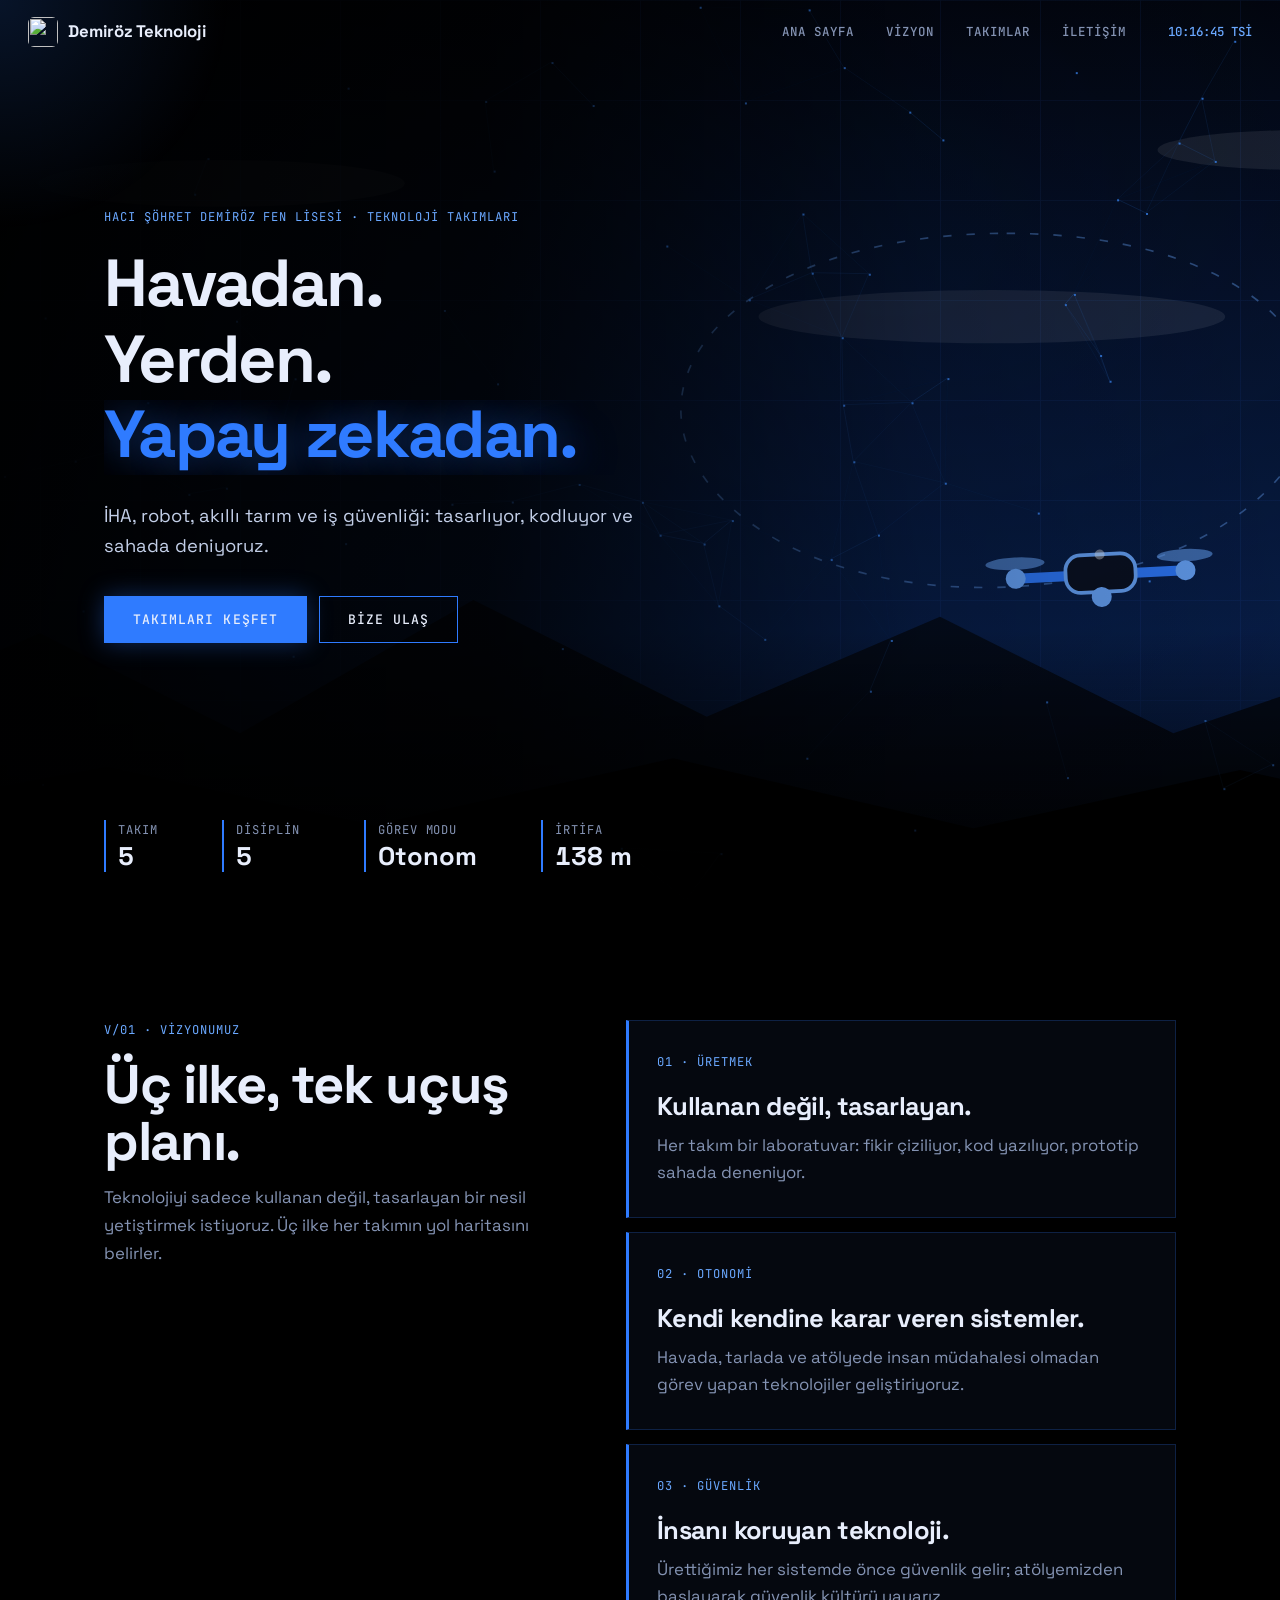
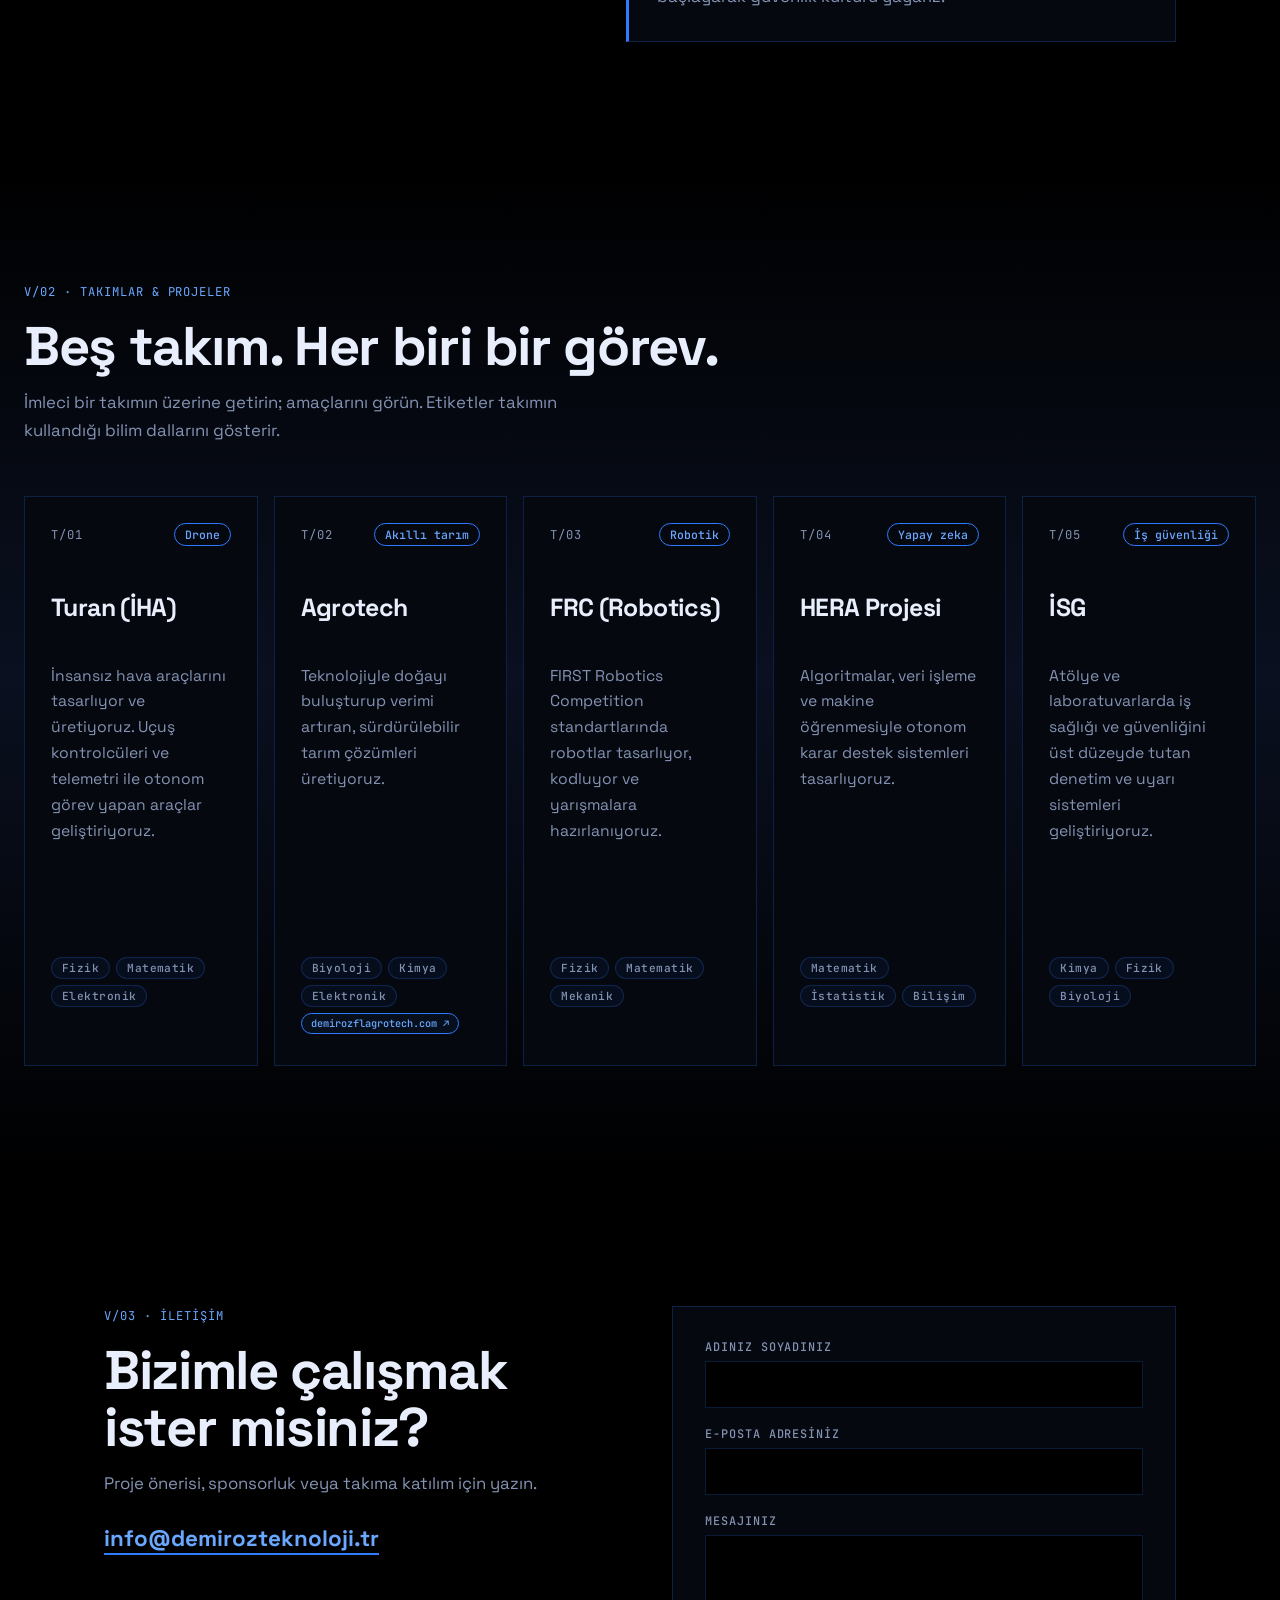
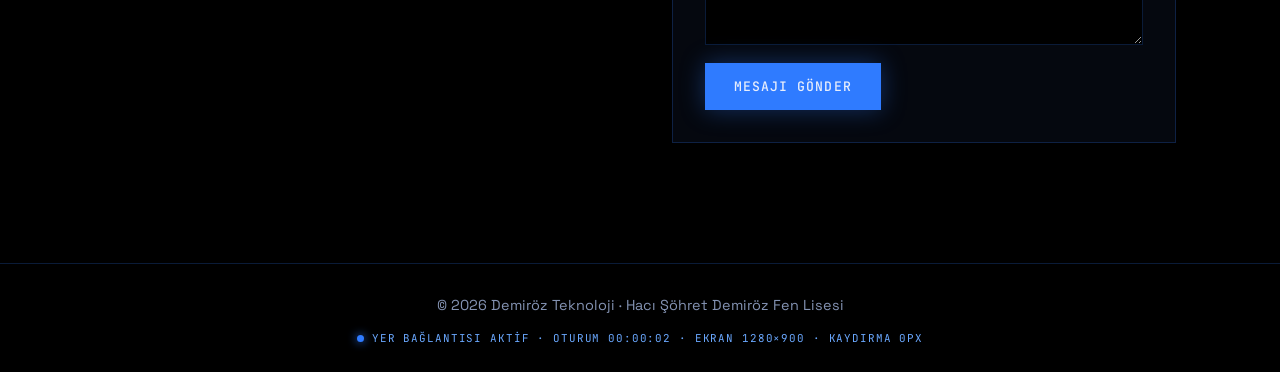
==== commit ea5a4788: "Add files via upload" ====
--- a/index.html
+++ b/index.html
@@ -10,7 +10,7 @@
 <link rel="preconnect" href="https://fonts.googleapis.com">
 <link rel="preconnect" href="https://fonts.gstatic.com" crossorigin>
 <link href="https://fonts.googleapis.com/css2?family=JetBrains+Mono:wght@400;500&family=Space+Grotesk:wght@400;500;700&display=swap" rel="stylesheet">
-<link rel="stylesheet" href="style.css?v=7">
+<link rel="stylesheet" href="style.css?v=8">
 </head>
 <body>
 <div id="bar"></div><div id="glow"></div>
@@ -76,8 +76,6 @@
   </dl>
 </section>
 
-<div class="marquee" aria-hidden="true"><div id="mq">İHA · Yapay Zeka · Robotik · Akıllı Tarım · İş Güvenliği · Otonom Sistemler · </div></div>
-
 <section class="sec" id="vizyon">
   <div class="wrap split">
     <div class="stick">
@@ -107,11 +105,11 @@
         <div class="disc"><span class="chip">Fizik</span><span class="chip">Matematik</span><span class="chip">Elektronik</span></div>
       </article>
       <article class="card rv" tabindex="0">
-        <div class="top"><span class="mono">T/02</span><span class="tag">Yapay zeka</span></div>
-        <div><h3>HERA Projesi</h3>
-        <div class="swap"><p class="desc">Algoritmalar, veri işleme ve makine öğrenmesiyle otonom karar destek sistemleri tasarlıyoruz.</p>
-        <ul class="goals"><li>Makine öğrenmesi modelleri eğitmek</li><li>Otonom karar destek sistemi kurmak</li><li>Yapay zekayı diğer takımların projelerine taşımak</li></ul></div></div>
-        <div class="disc"><span class="chip">Matematik</span><span class="chip">İstatistik</span><span class="chip">Bilişim</span></div>
+        <div class="top"><span class="mono">T/02</span><span class="tag">Akıllı tarım</span></div>
+        <div><h3>Agrotech</h3>
+        <div class="swap"><p class="desc">Teknolojiyle doğayı buluşturup verimi artıran, sürdürülebilir tarım çözümleri üretiyoruz.</p>
+        <ul class="goals"><li>Verimi artıran akıllı tarım çözümleri üretmek</li><li>Sensör ve veriyle sürdürülebilir üretimi desteklemek</li><li>Teknolojiyi çiftçiye ulaştırmak</li></ul></div></div>
+        <div class="disc"><span class="chip">Biyoloji</span><span class="chip">Kimya</span><span class="chip">Elektronik</span><a class="chip" href="https://demirozflagrotech.com" target="_blank" rel="noopener">demirozflagrotech.com ↗</a></div>
       </article>
       <article class="card rv" tabindex="0">
         <div class="top"><span class="mono">T/03</span><span class="tag">Robotik</span></div>
@@ -121,11 +119,11 @@
         <div class="disc"><span class="chip">Fizik</span><span class="chip">Matematik</span><span class="chip">Mekanik</span></div>
       </article>
       <article class="card rv" tabindex="0">
-        <div class="top"><span class="mono">T/04</span><span class="tag">Akıllı tarım</span></div>
-        <div><h3>Agrotech</h3>
-        <div class="swap"><p class="desc">Teknolojiyle doğayı buluşturup verimi artıran, sürdürülebilir tarım çözümleri üretiyoruz.</p>
-        <ul class="goals"><li>Verimi artıran akıllı tarım çözümleri üretmek</li><li>Sensör ve veriyle sürdürülebilir üretimi desteklemek</li><li>Teknolojiyi çiftçiye ulaştırmak</li></ul></div></div>
-        <div class="disc"><span class="chip">Biyoloji</span><span class="chip">Kimya</span><span class="chip">Elektronik</span><a class="chip" href="https://demirozflagrotech.com" target="_blank" rel="noopener">demirozflagrotech.com ↗</a></div>
+        <div class="top"><span class="mono">T/04</span><span class="tag">Yapay zeka</span></div>
+        <div><h3>HERA Projesi</h3>
+        <div class="swap"><p class="desc">Algoritmalar, veri işleme ve makine öğrenmesiyle otonom karar destek sistemleri tasarlıyoruz.</p>
+        <ul class="goals"><li>Makine öğrenmesi modelleri eğitmek</li><li>Otonom karar destek sistemi kurmak</li><li>Yapay zekayı diğer takımların projelerine taşımak</li></ul></div></div>
+        <div class="disc"><span class="chip">Matematik</span><span class="chip">İstatistik</span><span class="chip">Bilişim</span></div>
       </article>
       <article class="card rv" tabindex="0">
         <div class="top"><span class="mono">T/05</span><span class="tag">İş güvenliği</span></div>
@@ -188,9 +186,6 @@
 const io=new IntersectionObserver(es=>es.forEach(e=>{if(e.isIntersecting){e.target.classList.add('in');io.unobserve(e.target)}}),{threshold:.15});
 $$('.rv').forEach((el,i)=>{el.style.transitionDelay=(el.classList.contains('card')?(i%5)*90:0)+'ms';io.observe(el)});
 $$('[data-n]').forEach(el=>{const n=+el.dataset.n;let k=0;const id=setInterval(()=>{el.textContent=++k;if(k>=n)clearInterval(id)},rm?0:260)});
-
-/* kayan şerit */
-const mq=$('#mq');mq.innerHTML+=mq.innerHTML+mq.innerHTML+mq.innerHTML;
 
 /* kart: 3B eğim + ışık takibi */
 $$('.card').forEach(c=>{
--- a/style.css
+++ b/style.css
@@ -64,11 +64,6 @@
 
 .fly{position:absolute;inset:0;opacity:.9}
 .fly svg{width:100%;height:100%;display:block}
-
-/* şerit */
-.marquee{overflow:hidden;white-space:nowrap;border-block:1px solid var(--ln);background:var(--bk2);padding:16px 0}
-#mq{display:inline-block;font:700 clamp(1.4rem,3vw,2.2rem) var(--hd);color:transparent;-webkit-text-stroke:1px var(--bl);animation:mq 40s linear infinite}
-@keyframes mq{to{transform:translateX(-50%)}}
 
 /* bölümler */
 .sec{position:relative;padding:120px 0;background:var(--bk)}
@@ -147,7 +142,7 @@
   .hero-in{padding-bottom:230px}.sec{padding:80px 0}
 }
 @media(prefers-reduced-motion:reduce){
-  html{scroll-behavior:auto}#mq{animation:none}.hero video{display:none}
+  html{scroll-behavior:auto}.hero video{display:none}
   .ln>span,.kicker,.sub,.btns,.stats{animation:none;transform:none}
   .rv{opacity:1;transform:none;filter:none;transition:none}
 }
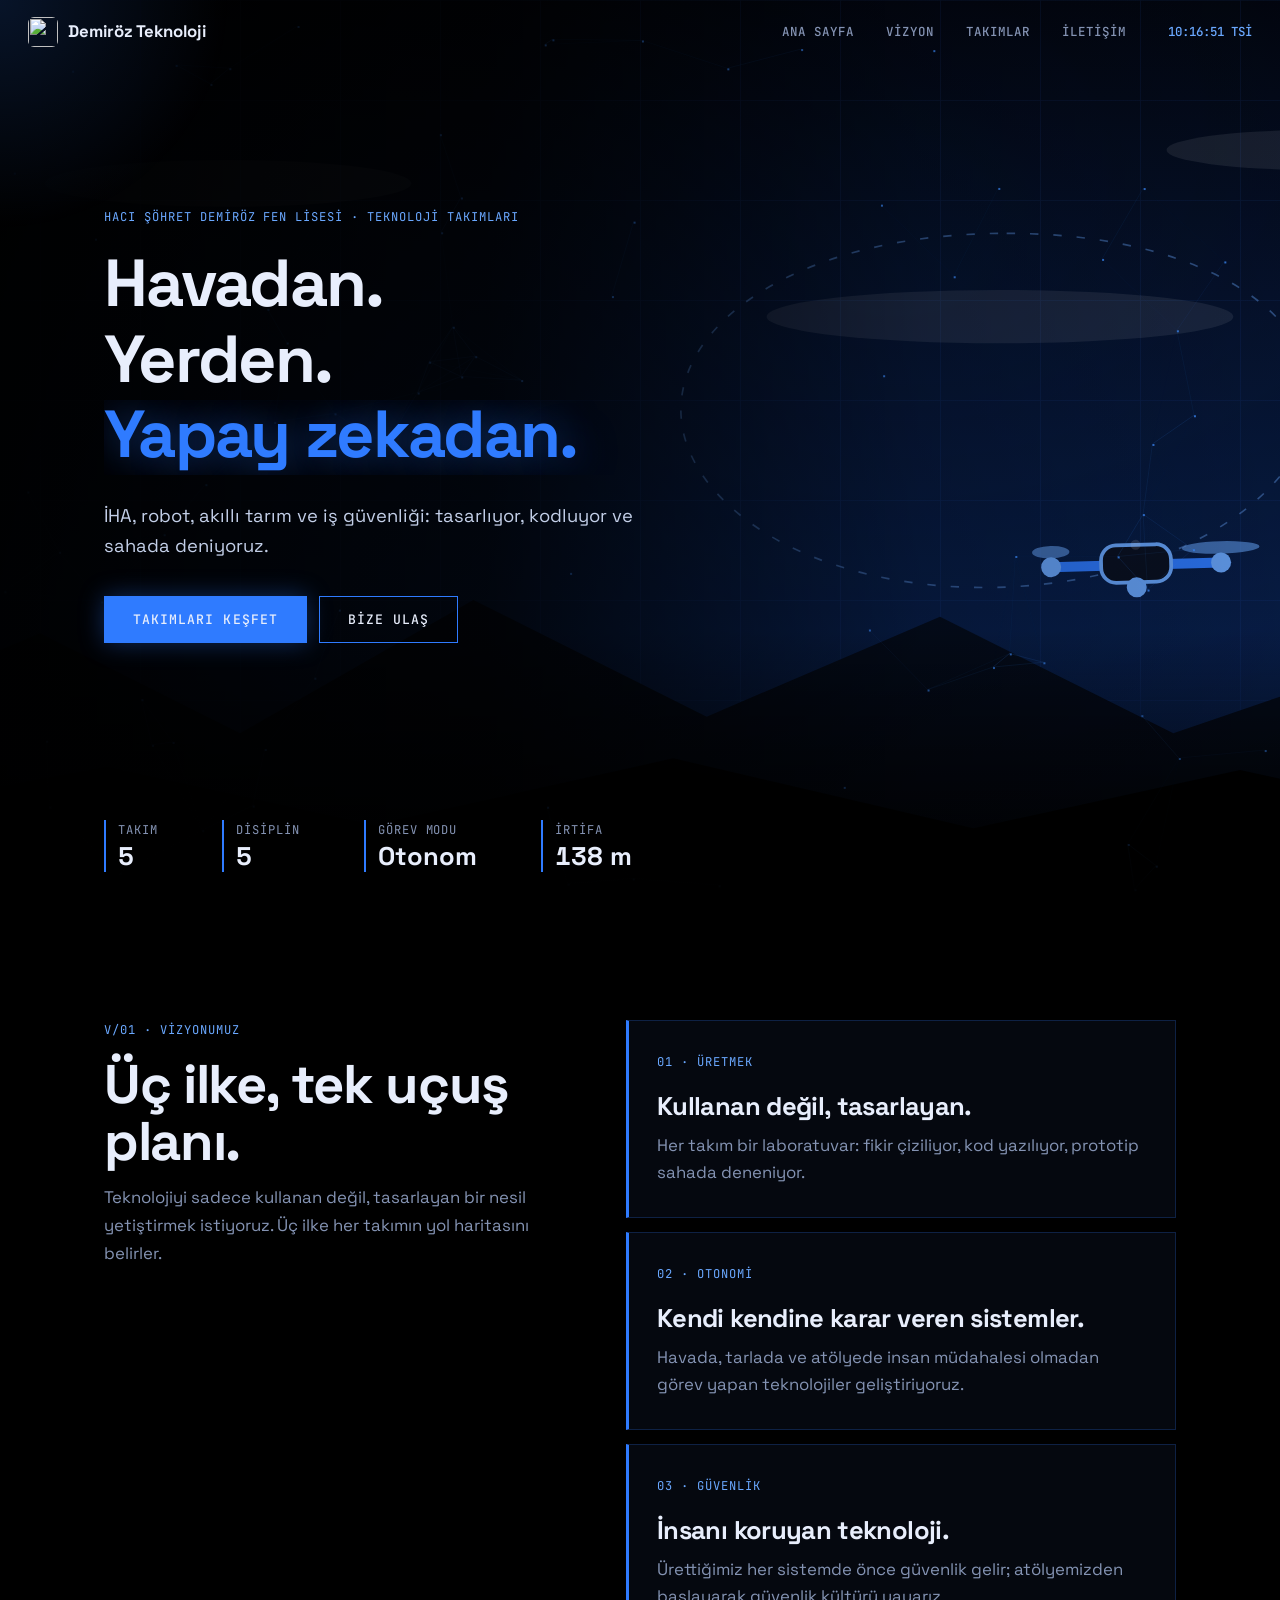
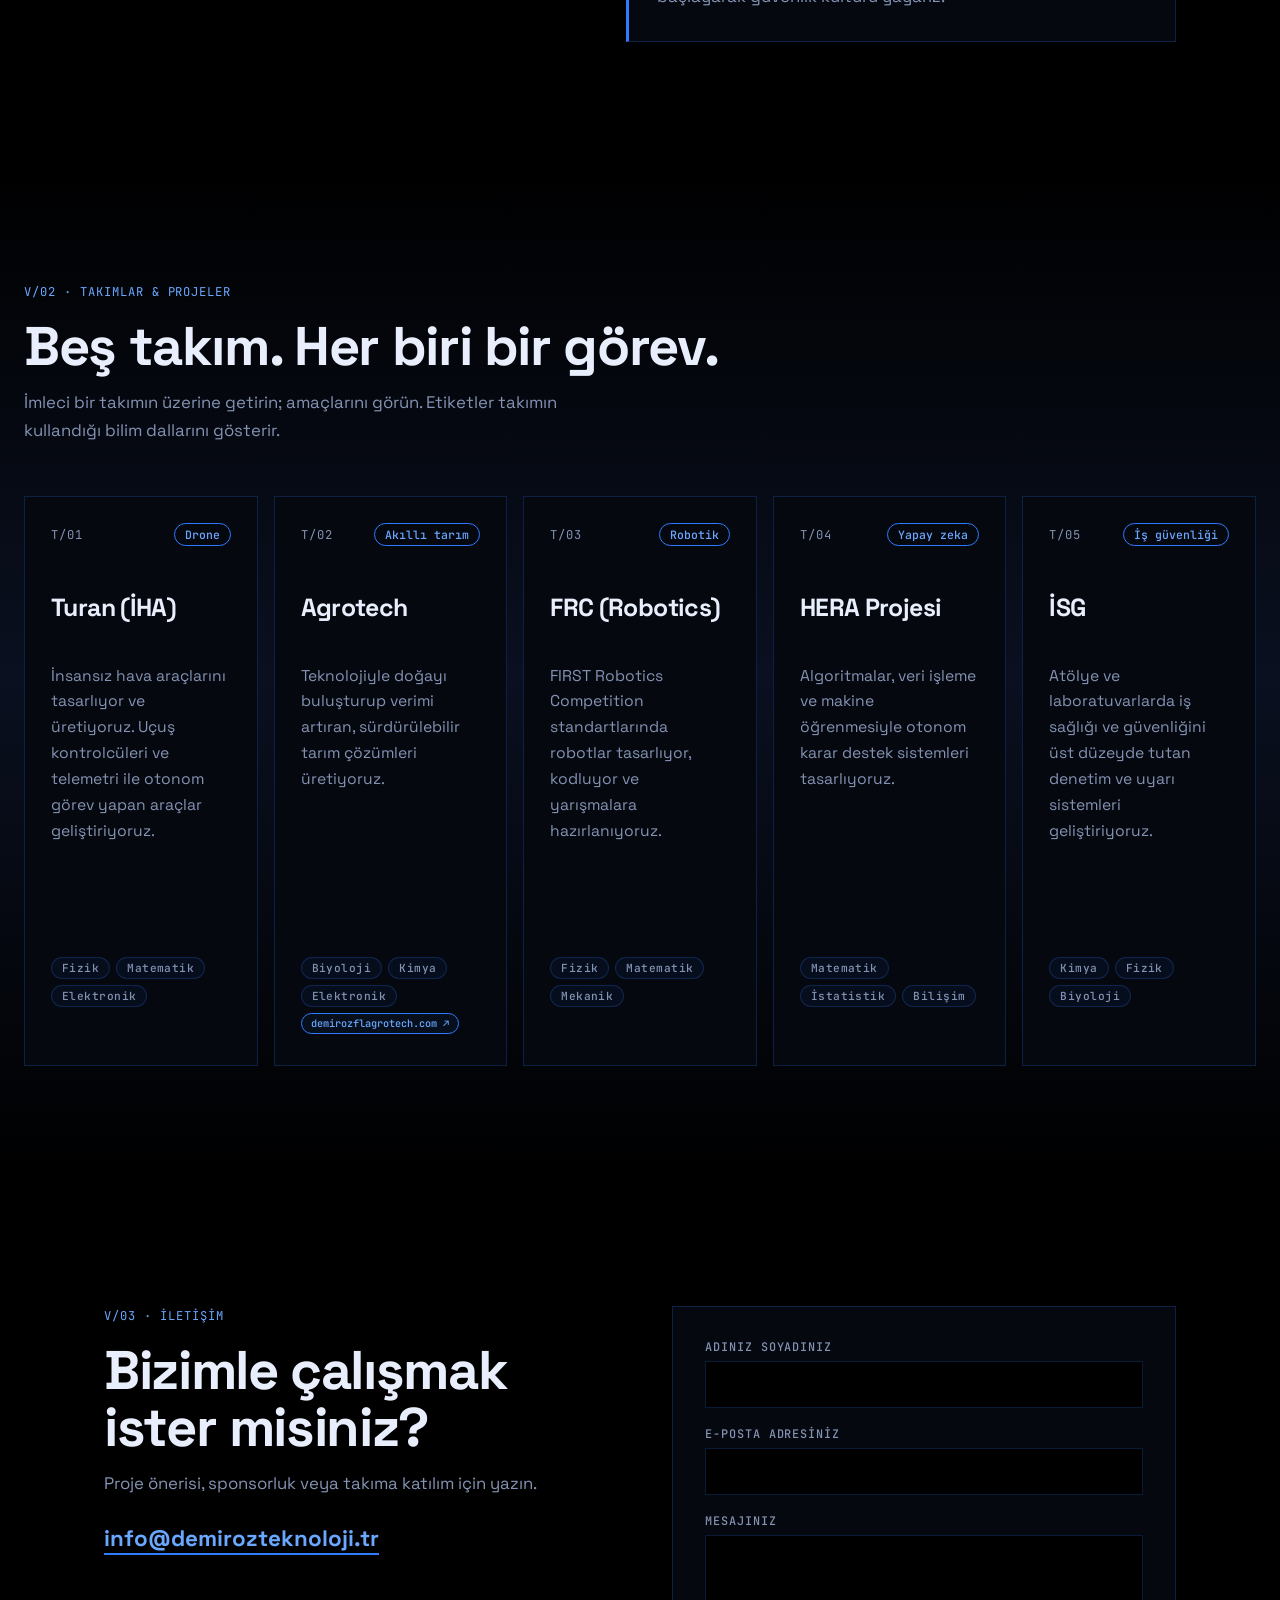
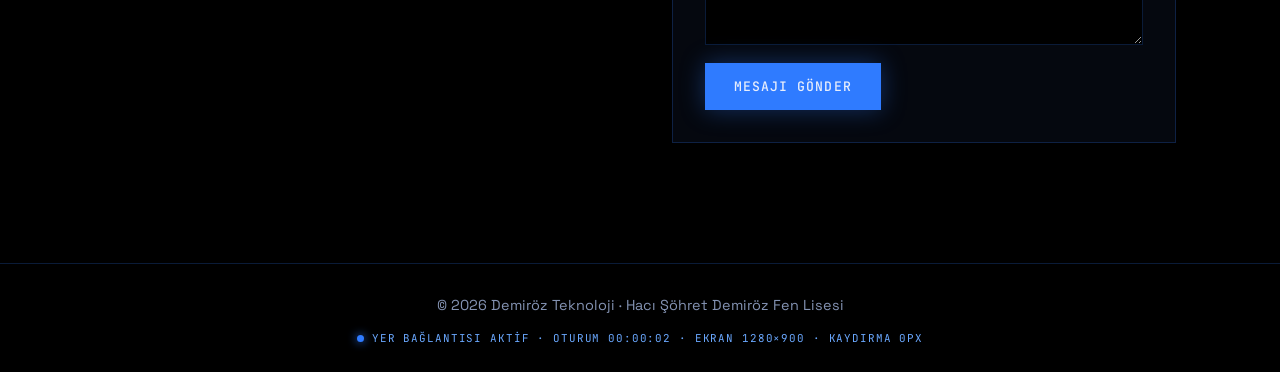
==== commit b4410596: "Add files via upload" ====
--- a/index.html
+++ b/index.html
@@ -10,7 +10,7 @@
 <link rel="preconnect" href="https://fonts.googleapis.com">
 <link rel="preconnect" href="https://fonts.gstatic.com" crossorigin>
 <link href="https://fonts.googleapis.com/css2?family=JetBrains+Mono:wght@400;500&family=Space+Grotesk:wght@400;500;700&display=swap" rel="stylesheet">
-<link rel="stylesheet" href="style.css?v=8">
+<link rel="stylesheet" href="style.css?v=9">
 </head>
 <body>
 <div id="bar"></div><div id="glow"></div>
@@ -144,11 +144,16 @@
       <p class="lead rv">Proje önerisi, sponsorluk veya takıma katılım için yazın.</p>
       <p class="rv"><a class="mail" href="mailto:info@demirozteknoloji.tr">info@demirozteknoloji.tr</a></p>
     </div>
-    <form id="form" class="rv">
-      <label>Adınız soyadınız<input name="ad" required autocomplete="name"></label>
-      <label>E-posta adresiniz<input name="mail" type="email" required autocomplete="email"></label>
-      <label>Mesajınız<textarea name="mesaj" rows="4" required></textarea></label>
+    <form id="form" class="rv" action="https://api.web3forms.com/submit" method="POST">
+      <input type="hidden" name="access_key" value="f339f4db-8f8a-499e-a460-3ecf915918af">
+      <input type="hidden" name="subject" value="Demiröz Teknoloji web sitesinden yeni mesaj">
+      <input type="hidden" name="from_name" value="Demiröz Teknoloji Web Sitesi">
+      <input type="checkbox" name="botcheck" tabindex="-1" autocomplete="off" style="display:none">
+      <label>Adınız soyadınız<input name="name" required autocomplete="name"></label>
+      <label>E-posta adresiniz<input name="email" type="email" required autocomplete="email"></label>
+      <label>Mesajınız<textarea name="message" rows="4" required></textarea></label>
       <button class="btn primary mag" type="submit">Mesajı gönder</button>
+      <p class="fstat" id="fs" role="status" aria-live="polite"></p>
     </form>
   </div>
 </section>
@@ -203,9 +208,20 @@
   b.addEventListener('pointerleave',()=>b.style.transform='');
 });
 
-/* form */
-$('#form').onsubmit=e=>{e.preventDefault();const f=new FormData(e.target);
-  location.href=`mailto:info@demirozteknoloji.tr?subject=${encodeURIComponent('Web sitesi mesajı')}&body=${encodeURIComponent(f.get('mesaj')+'\n\n'+f.get('ad')+' ('+f.get('mail')+')')}`};
+/* form (Web3Forms) */
+const form=$('#form'),fs=$('#fs'),fb=form.querySelector('button[type=submit]');
+form.addEventListener('submit',async e=>{
+  e.preventDefault();
+  const old=fb.textContent;fs.className='fstat';fs.textContent='';fb.disabled=true;fb.textContent='Gönderiliyor…';
+  try{
+    const r=await fetch(form.action,{method:'POST',headers:{'Content-Type':'application/json',Accept:'application/json'},body:JSON.stringify(Object.fromEntries(new FormData(form)))});
+    const d=await r.json();
+    if(!r.ok||!d.success)throw new Error(d.message||'hata');
+    form.reset();fs.classList.add('ok');fs.textContent='Mesajınız gönderildi. En kısa sürede size dönüş yapacağız.';
+  }catch(err){
+    fs.classList.add('err');fs.textContent='Mesaj gönderilemedi. Lütfen tekrar deneyin veya info@demirozteknoloji.tr adresine yazın.';
+  }finally{fb.disabled=false;fb.textContent=old}
+});
 
 /* telemetri */
 if(!rm){let t=0;setInterval(()=>{t+=.15;$('#alt').textContent=Math.round(120+18*Math.sin(t))},200)}
--- a/style.css
+++ b/style.css
@@ -124,6 +124,8 @@
 input,textarea{font:400 1rem var(--hd);letter-spacing:0;text-transform:none;color:var(--tx);background:var(--bk);border:1px solid var(--ln);padding:12px 14px;width:100%;transition:border-color .2s,box-shadow .2s}
 input:focus,textarea:focus{outline:none;border-color:var(--bl);box-shadow:0 0 0 3px rgba(47,123,255,.25)}
 textarea{resize:vertical}form .btn{justify-self:start}
+.btn:disabled{opacity:.6;cursor:wait}
+.fstat{font:500 .8rem/1.5 var(--mo);color:var(--bl2)}.fstat:empty{display:none}.fstat.err{color:#ff7a7a}
 
 footer{padding:30px 24px 24px;text-align:center;color:var(--mu);font-size:.9rem;background:var(--bk);border-top:1px solid var(--ln)}
 .status{margin-top:12px;color:var(--bl2);font-size:.68rem}
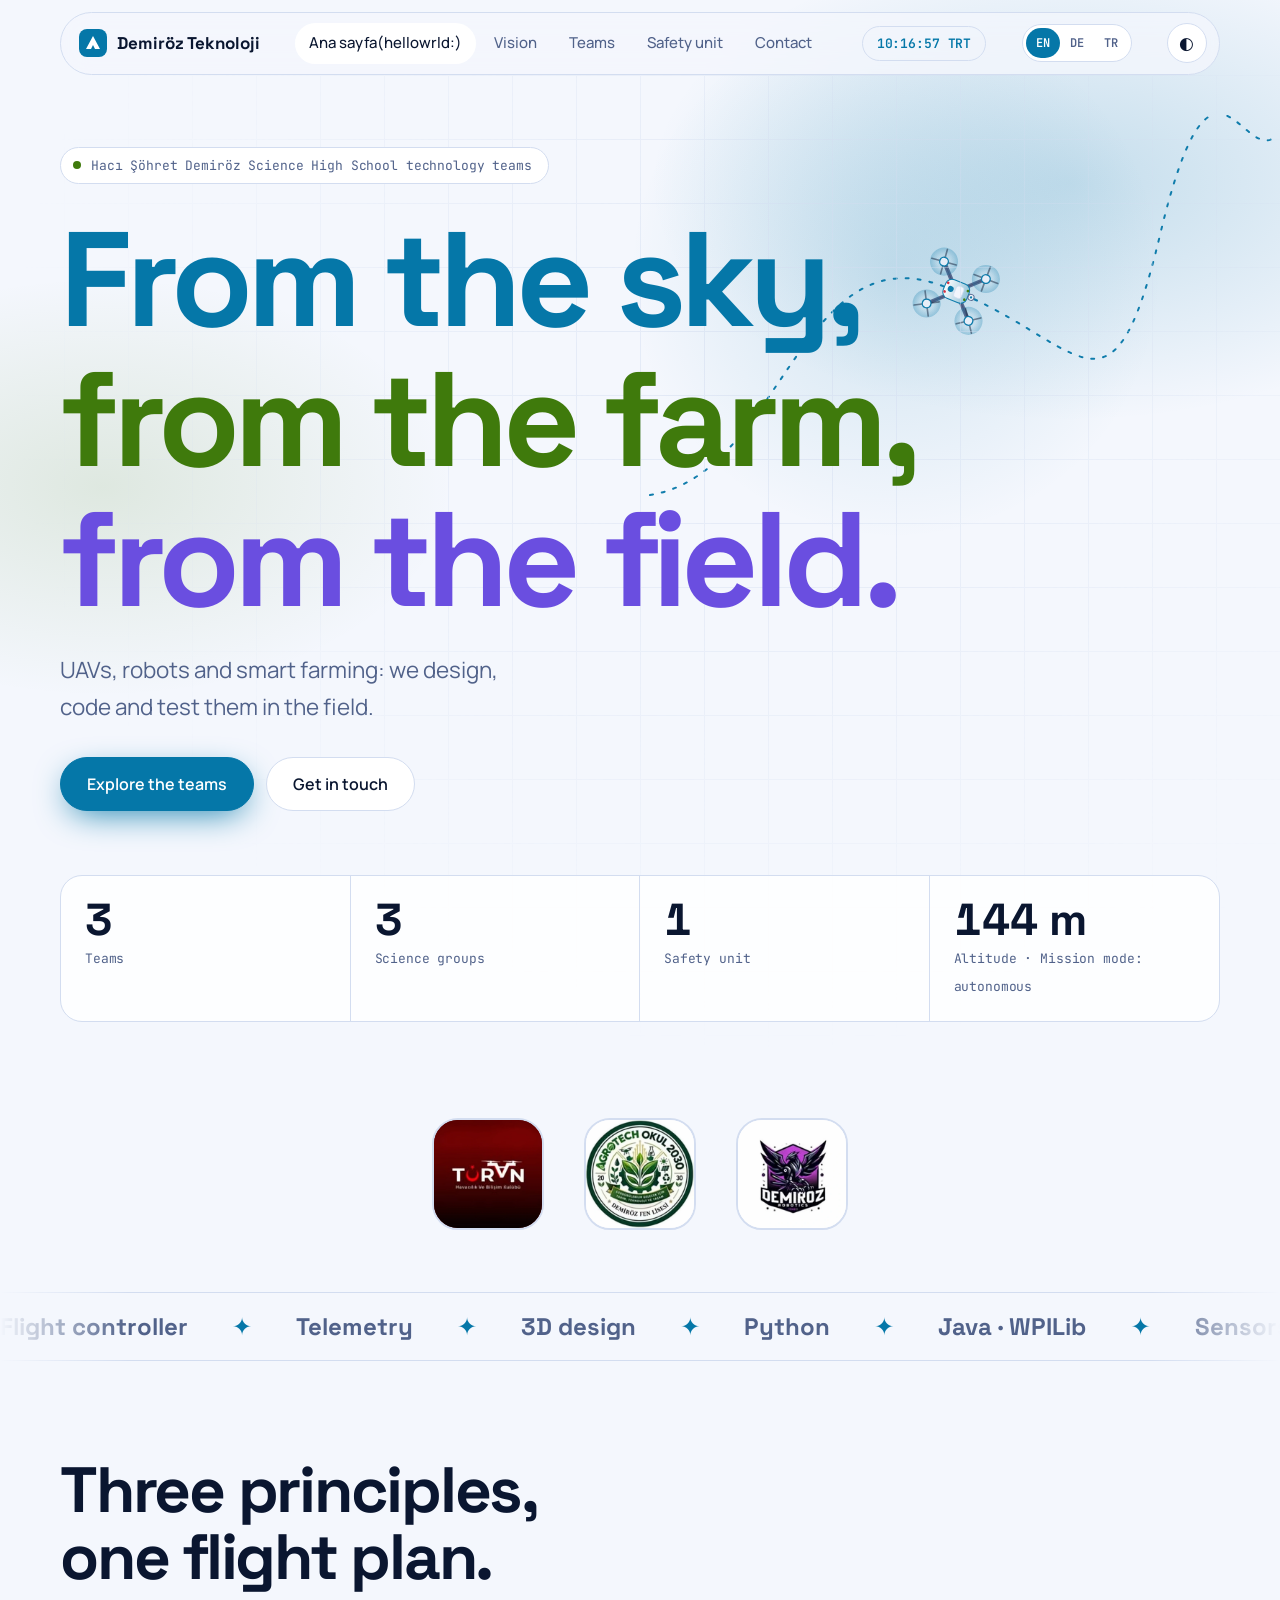
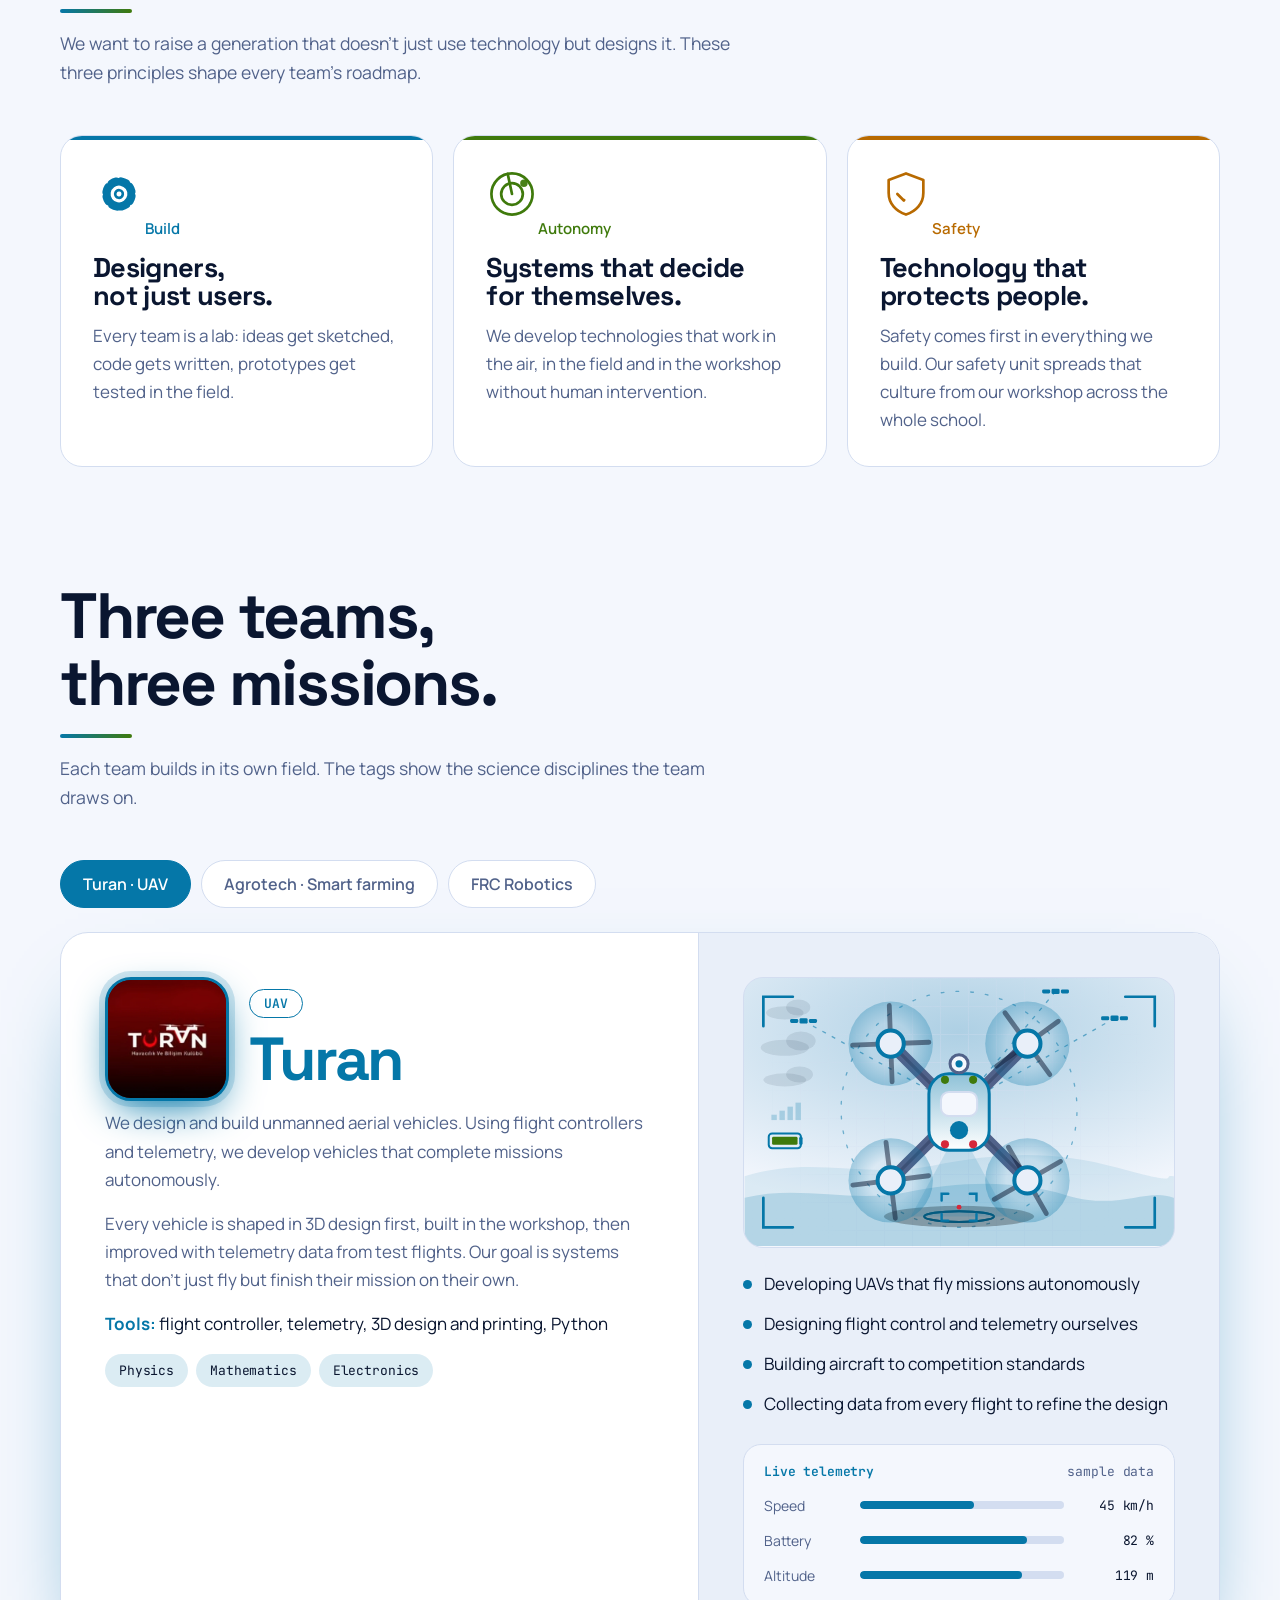
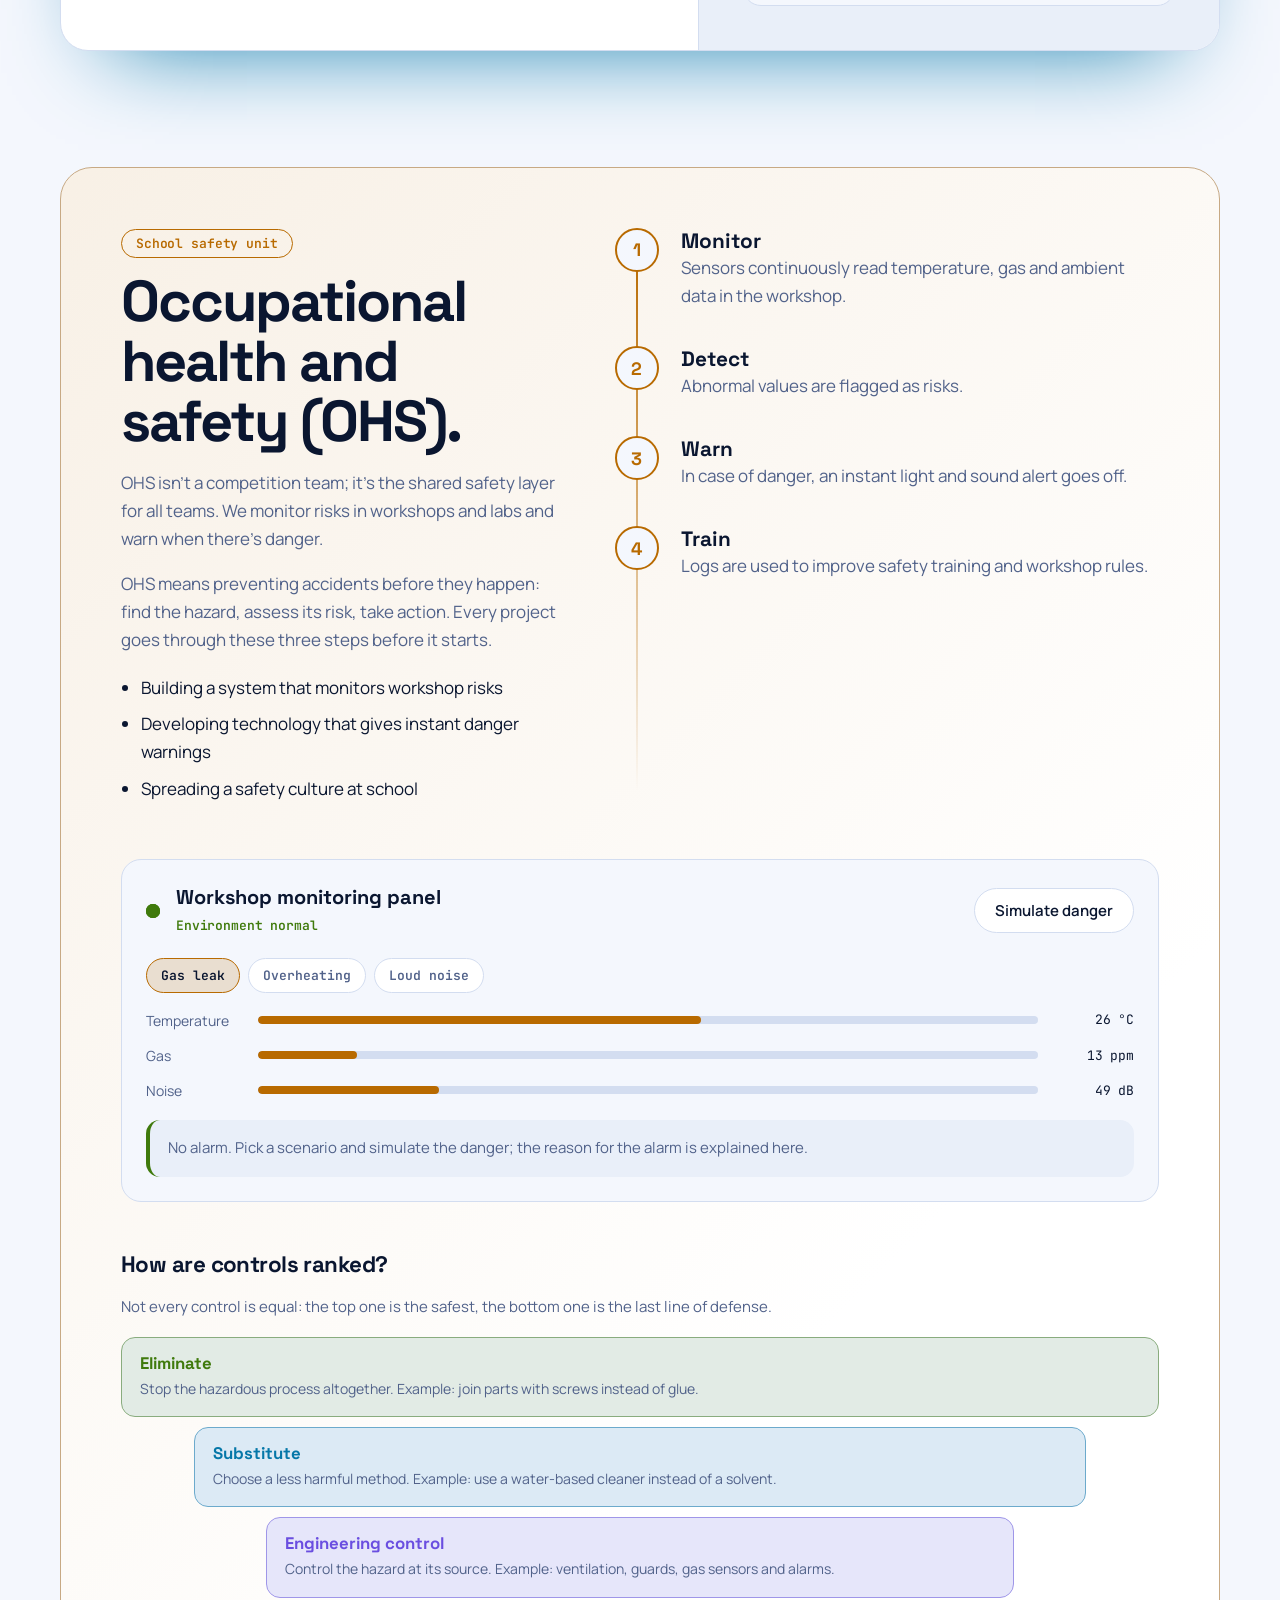
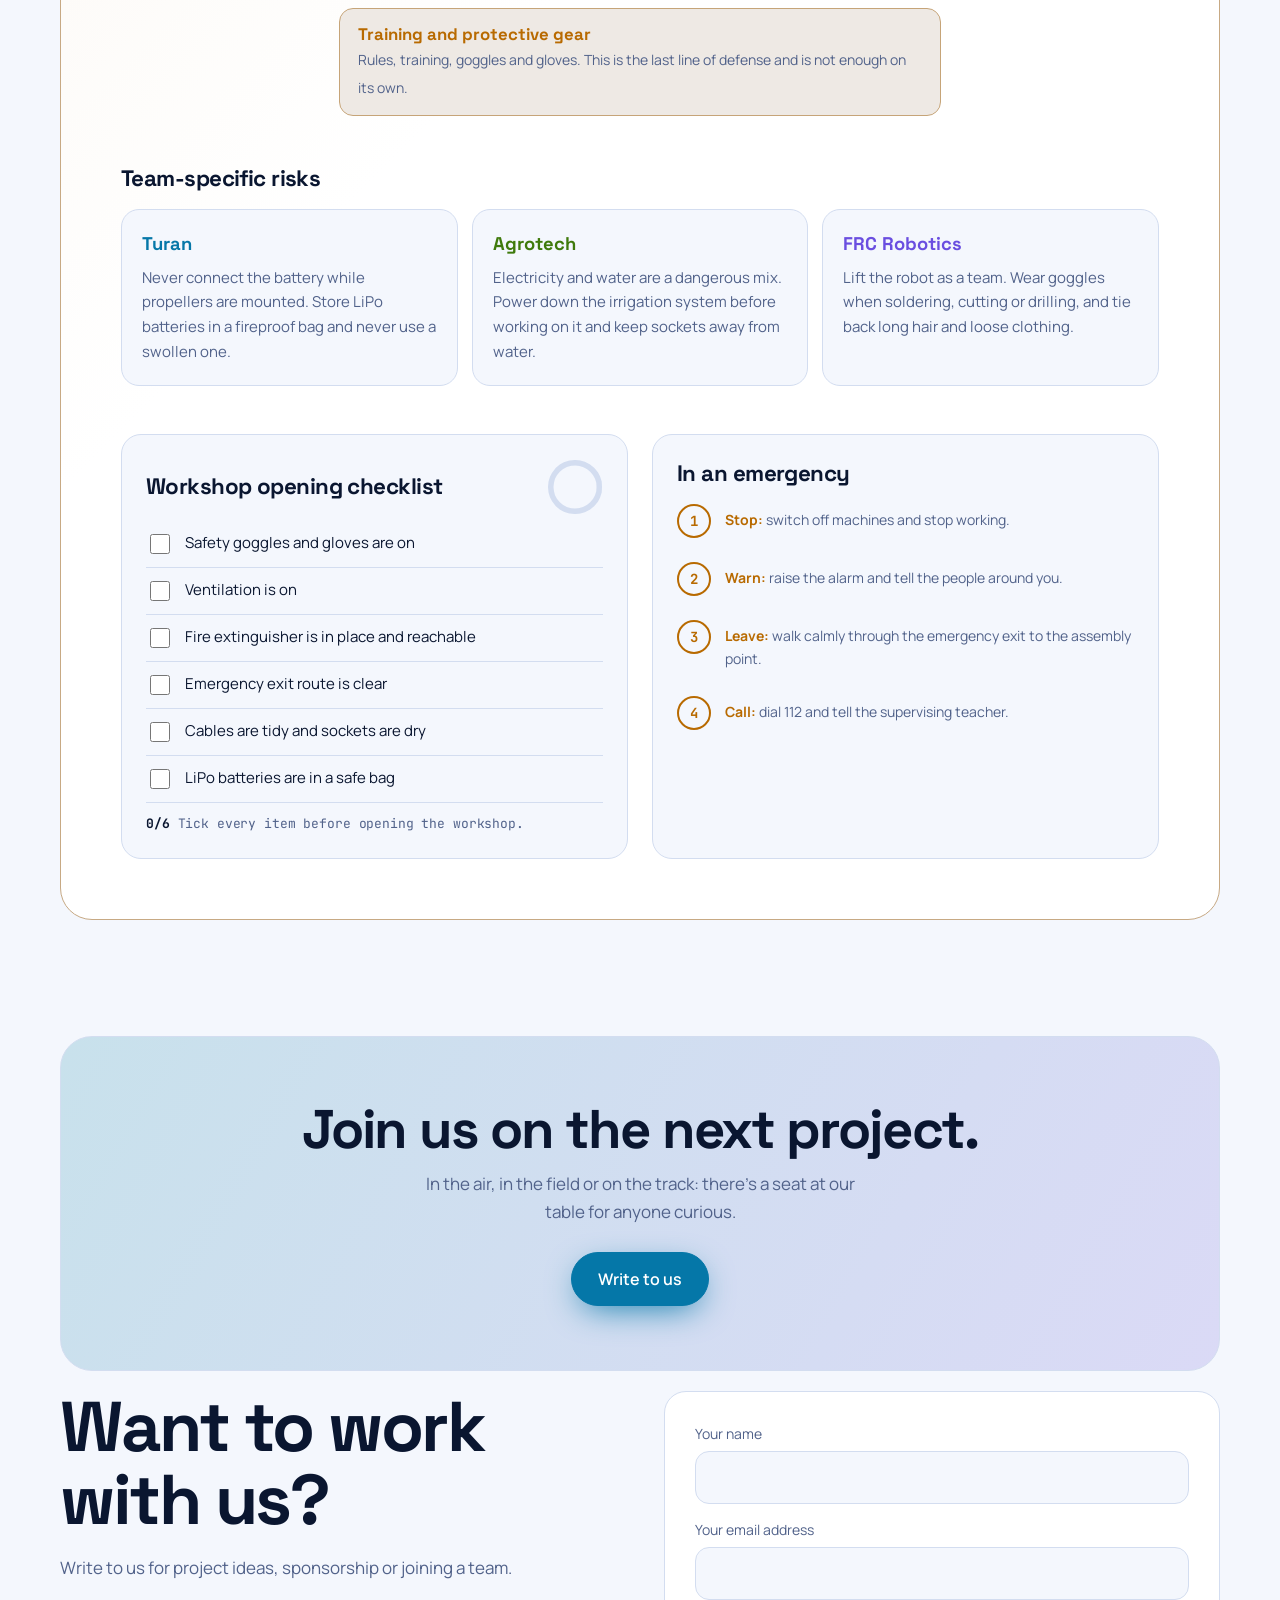
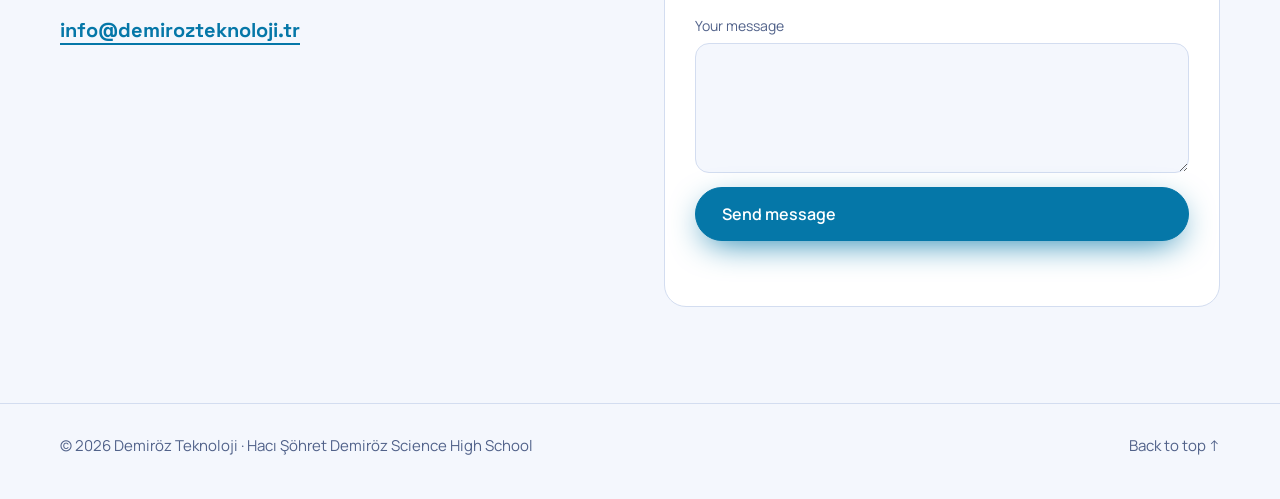
==== commit 25acb417: "ultraupdate" ====
--- a/index.html
+++ b/index.html
@@ -1,251 +1,598 @@
 <!DOCTYPE html>
 <html lang="tr">
 <head>
-<meta charset="UTF-8">
-<meta name="viewport" content="width=device-width, initial-scale=1">
-<title>Demiröz Teknoloji | Otonom Sistemler ve Teknoloji Takımları</title>
-<meta name="description" content="Hacı Şöhret Demiröz Fen Lisesi teknoloji takımları: İHA, yapay zeka, robotik, akıllı tarım ve iş sağlığı güvenliği.">
-<meta name="theme-color" content="#000000">
-<link rel="icon" href="favicon.png">
+<meta charset="utf-8">
+<meta name="viewport" content="width=device-width, initial-scale=1, viewport-fit=cover">
+<title>Demiröz Teknoloji | İHA, Robotik ve Akıllı Tarım Takımları</title>
+<meta name="description" content="Hacı Şöhret Demiröz Fen Lisesi teknoloji takımları: İHA, FRC robotik ve akıllı tarım.">
+<meta name="theme-color" content="#050b1a">
 <link rel="preconnect" href="https://fonts.googleapis.com">
 <link rel="preconnect" href="https://fonts.gstatic.com" crossorigin>
-<link href="https://fonts.googleapis.com/css2?family=JetBrains+Mono:wght@400;500&family=Space+Grotesk:wght@400;500;700&display=swap" rel="stylesheet">
-<link rel="stylesheet" href="style.css?v=9">
+<link href="https://fonts.googleapis.com/css2?family=Space+Grotesk:wght@500;700&family=Manrope:wght@400;500;600;700&family=JetBrains+Mono:wght@500;600&display=swap" rel="stylesheet">
+<style>
+:root{--bg:#050b1a;--bg2:#0a1428;--card:#0d1a33;--line:#1c2b4d;--tx:#e8eefc;--mut:#93a3c6;--sky:#5ee6ff;--leaf:#b6f26b;--vio:#b9a2ff;--amb:#ffb547;--red:#ff5d6c;--on:#031018;--r:22px;
+--f1:'Space Grotesk','Segoe UI',system-ui,sans-serif;--f2:'Manrope','Segoe UI',system-ui,sans-serif;--f3:'JetBrains Mono',ui-monospace,Consolas,monospace;
+box-sizing:border-box;padding-top:env(safe-area-inset-top,0px);padding-bottom:env(safe-area-inset-bottom,0px)}
+:root[data-theme="light"]{--bg:#f4f7fd;--bg2:#e9eff9;--card:#fff;--line:#d3ddf0;--tx:#0a1630;--mut:#51628a;--sky:#0577a8;--leaf:#3f7a0c;--vio:#6a4ee0;--amb:#b86a00;--red:#d6283a;--on:#fff}
+@media (prefers-color-scheme:light){:root:not([data-theme]){--bg:#f4f7fd;--bg2:#e9eff9;--card:#fff;--line:#d3ddf0;--tx:#0a1630;--mut:#51628a;--sky:#0577a8;--leaf:#3f7a0c;--vio:#6a4ee0;--amb:#b86a00;--red:#d6283a;--on:#fff}}
+html{scroll-behavior:smooth;scroll-padding-top:calc(86px + env(safe-area-inset-top,0px))}
+*,*::before,*::after{box-sizing:border-box}
+body{margin:0;background:var(--bg);color:var(--tx);font:400 17px/1.65 var(--f2);-webkit-font-smoothing:antialiased;overflow-x:hidden}
+a{color:inherit;text-decoration:none}
+:focus-visible{outline:2px solid var(--sky);outline-offset:3px;border-radius:6px}
+.wrap{width:min(1160px,100% - 40px);margin-inline:auto}
+h1,h2,h3{font-family:var(--f1);line-height:1.04;margin:0;letter-spacing:-.025em}
+.skip{position:absolute;left:-999px}.skip:focus{left:12px;top:12px;background:var(--sky);color:#000;padding:8px 14px;border-radius:8px;z-index:99}
+
+/* nav */
+header{position:sticky;top:env(safe-area-inset-top,0px);z-index:20;padding-top:12px}
+.nav{display:flex;align-items:center;justify-content:space-between;gap:16px;padding:10px 12px 10px 18px;border:1px solid var(--line);border-radius:999px;background:color-mix(in srgb,var(--bg) 78%,transparent);backdrop-filter:blur(14px);-webkit-backdrop-filter:blur(14px)}
+.brand{display:flex;align-items:center;gap:10px;font:700 17px var(--f1)}
+.brand img{width:28px;height:28px;border-radius:8px}
+nav ul{display:flex;gap:4px;list-style:none;margin:0;padding:0}
+nav a{display:block;padding:8px 14px;border-radius:999px;color:var(--mut);font-size:15px;font-weight:500;transition:.2s}
+nav a:hover{color:var(--tx);background:var(--card)}
+.clock{font:600 14px var(--f2);font-variant-numeric:tabular-nums;color:var(--sky);padding:8px 14px;border:1px solid var(--line);border-radius:999px;white-space:nowrap}
+@media(max-width:860px){nav{display:none}}
+
+/* hero */
+.hero{position:relative;padding:72px 0 40px;isolation:isolate}
+.hero::before{content:"";position:absolute;inset:-120px -10% auto;height:760px;z-index:-1;
+background:radial-gradient(600px 340px at 78% 30%,color-mix(in srgb,var(--sky) 20%,transparent),transparent 70%),radial-gradient(500px 300px at 15% 70%,color-mix(in srgb,var(--leaf) 12%,transparent),transparent 70%)}
+.hero::after{content:"";position:absolute;inset:0;z-index:-1;opacity:.5;background-image:linear-gradient(var(--line) 1px,transparent 1px),linear-gradient(90deg,var(--line) 1px,transparent 1px);background-size:64px 64px;-webkit-mask-image:radial-gradient(ellipse at 60% 30%,#000 10%,transparent 70%);mask-image:radial-gradient(ellipse at 60% 30%,#000 10%,transparent 70%)}
+.school{display:inline-flex;align-items:center;gap:10px;font-size:15px;color:var(--mut);padding:7px 16px 7px 12px;border:1px solid var(--line);border-radius:999px;background:var(--card)}
+.dot{width:8px;height:8px;border-radius:50%;background:var(--leaf);box-shadow:0 0 0 0 var(--leaf);animation:p 2s infinite}
+@keyframes p{70%{box-shadow:0 0 0 9px transparent}100%{box-shadow:0 0 0 0 transparent}}
+h1{font-size:clamp(3.2rem,10.5vw,8.6rem);font-weight:700;margin:26px 0 22px}
+h1 span{display:block}
+h1 .a{color:var(--sky)}h1 .b{color:var(--leaf)}h1 .c{color:var(--vio)}
+.lead{font-size:clamp(1.1rem,2.2vw,1.4rem);color:var(--mut);max-width:34ch;margin:0 0 32px}
+.btns{display:flex;gap:12px;flex-wrap:wrap}
+.btn{display:inline-flex;align-items:center;gap:8px;padding:15px 26px;border-radius:999px;font:600 16px var(--f2);border:1px solid var(--line);transition:transform .2s,background .2s;cursor:pointer}
+.btn:hover{transform:translateY(-2px)}
+.btn.p{background:var(--sky);color:var(--on);border-color:var(--sky)}
+.btn.g{background:var(--card);color:var(--tx)}
+.flight{position:absolute;right:0;top:40px;width:min(640px,58%);z-index:-1;opacity:.95}
+@media(max-width:860px){.flight{width:100%;top:260px;opacity:.35}}
+.flight path.trail{stroke:var(--sky);stroke-width:2;fill:none;stroke-dasharray:3 9;stroke-linecap:round}
+.hud{display:grid;grid-template-columns:repeat(4,1fr);margin-top:64px;border:1px solid var(--line);border-radius:var(--r);background:color-mix(in srgb,var(--card) 85%,transparent);overflow:hidden}
+.hud div{padding:22px 24px;border-right:1px solid var(--line)}
+.hud div:last-child{border:0}
+.hud b{display:block;font:700 clamp(1.8rem,4vw,2.8rem)/1 var(--f1);color:var(--tx)}
+.hud small{color:var(--mut);font-size:14px}
+@media(max-width:700px){.hud{grid-template-columns:1fr 1fr}.hud div:nth-child(2){border-right:0}.hud div:nth-child(-n+2){border-bottom:1px solid var(--line)}}
+
+/* sections */
+section{padding:96px 0}
+.head{max-width:680px;margin-bottom:48px}
+.head h2{font-size:clamp(2.2rem,5.5vw,4rem);font-weight:700;margin-bottom:16px}
+.head p{color:var(--mut);margin:0;font-size:1.1rem}
+.pillars{display:grid;grid-template-columns:repeat(3,1fr);gap:20px}
+.pillar{padding:32px;border-radius:var(--r);background:var(--card);border:1px solid var(--line);position:relative;overflow:hidden}
+.pillar::before{content:"";position:absolute;left:0;top:0;height:4px;width:100%;background:var(--c)}
+.pillar:nth-child(1){--c:var(--sky)}.pillar:nth-child(2){--c:var(--leaf)}.pillar:nth-child(3){--c:var(--amb)}
+.pillar small{color:var(--c);font-weight:600;font-size:15px}
+.pillar h3{font-size:1.7rem;margin:12px 0}
+.pillar p{margin:0;color:var(--mut)}
+@media(max-width:860px){.pillars{grid-template-columns:1fr}}
+
+/* teams */
+.tabs{display:flex;gap:10px;flex-wrap:wrap;margin-bottom:24px}
+.tab{font:600 16px var(--f2);padding:12px 22px;border-radius:999px;border:1px solid var(--line);background:var(--card);color:var(--mut);cursor:pointer;transition:.2s}
+.tab[aria-selected="true"]{background:var(--c);border-color:var(--c);color:var(--on)}
+.tab:nth-child(1){--c:var(--sky)}.tab:nth-child(2){--c:var(--leaf)}.tab:nth-child(3){--c:var(--vio)}
+.panel{display:none;grid-template-columns:1.1fr .9fr;gap:0;border:1px solid var(--line);border-radius:28px;background:var(--card);overflow:hidden}
+.panel.on{display:grid;animation:in .45s ease}
+@keyframes in{from{opacity:0;transform:translateY(10px)}}
+.panel .l{padding:44px}
+.panel .r{padding:44px;background:var(--bg2);border-left:1px solid var(--line)}
+.tag{display:inline-block;color:var(--c);border:1px solid var(--c);border-radius:999px;padding:3px 14px;font-size:14px;font-weight:600}
+.panel h3{font-size:clamp(2.4rem,5vw,3.8rem);margin:18px 0 12px;color:var(--c)}
+.panel p{color:var(--mut);margin:0 0 16px}
+.tools{color:var(--tx)!important}
+.tools b{color:var(--c)}
+.goals{list-style:none;margin:0 0 26px;padding:0;display:grid;gap:12px}
+.goals li{display:flex;gap:12px;align-items:flex-start}
+.goals li::before{content:"";flex:none;width:9px;height:9px;margin-top:10px;border-radius:50%;background:var(--c)}
+.chips{display:flex;gap:8px;flex-wrap:wrap}
+.chips span,.chips a{font-size:14px;padding:6px 14px;border-radius:999px;background:color-mix(in srgb,var(--c) 14%,transparent);color:var(--tx)}
+.chips a{background:var(--c);color:var(--on);font-weight:600}
+#t1{--c:var(--sky)}#t2{--c:var(--leaf)}#t3{--c:var(--vio)}
+@media(max-width:860px){.panel.on{grid-template-columns:1fr}.panel .l,.panel .r{padding:28px}.panel .r{border-left:0;border-top:1px solid var(--line)}}
+
+/* safety */
+.safety{border-radius:32px;border:1px solid color-mix(in srgb,var(--amb) 45%,var(--line));background:linear-gradient(135deg,color-mix(in srgb,var(--amb) 10%,var(--card)),var(--card) 55%);padding:clamp(28px,5vw,60px);display:grid;grid-template-columns:.9fr 1.1fr;gap:48px}
+.safety h2{font-size:clamp(2.2rem,5vw,3.6rem);font-weight:700;margin:14px 0}
+.safety .tag{--c:var(--amb)}
+.safety p{color:var(--mut)}
+.safety ul{margin:20px 0 0;padding-left:20px;color:var(--tx)}
+.safety li{margin-bottom:8px}
+.steps{list-style:none;margin:0;padding:0;counter-reset:s;position:relative}
+.steps::before{content:"";position:absolute;left:21px;top:20px;bottom:20px;width:2px;background:linear-gradient(var(--amb),transparent)}
+.steps li{counter-increment:s;position:relative;padding:0 0 28px 66px}
+.steps li::before{content:counter(s);position:absolute;left:0;top:0;width:44px;height:44px;border-radius:50%;background:var(--bg);border:2px solid var(--amb);color:var(--amb);display:grid;place-items:center;font:700 18px var(--f1)}
+.steps b{display:block;font:700 1.3rem var(--f1)}
+.steps span{color:var(--mut)}
+@media(max-width:860px){.safety{grid-template-columns:1fr;gap:32px}}
+
+/* contact */
+.contact{display:grid;grid-template-columns:1fr 1fr;gap:48px;align-items:start}
+.contact h2{font-size:clamp(2.4rem,6vw,4.4rem);font-weight:700;margin-bottom:16px}
+.mail{display:inline-block;margin-top:18px;font:700 1.25rem var(--f1);color:var(--sky);border-bottom:2px solid var(--sky)}
+form{display:grid;gap:14px;padding:30px;border:1px solid var(--line);border-radius:var(--r);background:var(--card)}
+label{font-size:14px;color:var(--mut);display:grid;gap:6px}
+input,textarea{font:inherit;color:var(--tx);background:var(--bg);border:1px solid var(--line);border-radius:14px;padding:14px 16px;width:100%;transition:border .2s}
+input:focus,textarea:focus{outline:none;border-color:var(--sky);box-shadow:0 0 0 3px color-mix(in srgb,var(--sky) 25%,transparent)}
+textarea{min-height:130px;resize:vertical}
+.ok{color:var(--leaf);font-size:15px;min-height:1.4em;margin:0}
+@media(max-width:860px){.contact{grid-template-columns:1fr}}
+footer{border-top:1px solid var(--line);padding:30px 0 40px;color:var(--mut);font-size:15px}
+footer .wrap{display:flex;justify-content:space-between;flex-wrap:wrap;gap:10px}
+
+.progress{position:fixed;left:0;top:0;height:3px;width:0;background:linear-gradient(90deg,var(--sky),var(--leaf),var(--vio));z-index:50}
+.hero .spot{position:absolute;inset:0;z-index:-1;pointer-events:none;background:radial-gradient(380px circle at var(--mx,70%) var(--my,20%),color-mix(in srgb,var(--sky) 15%,transparent),transparent 70%)}
+.viz{margin-top:26px;padding:18px 20px;border:1px solid var(--line);border-radius:18px;background:var(--bg)}
+.viz h4{margin:0 0 14px;font:600 14px var(--f2);color:var(--c);display:flex;justify-content:space-between}
+.viz h4 em{font-style:normal;color:var(--mut);font-weight:400}
+.row{display:grid;grid-template-columns:84px 1fr 78px;align-items:center;gap:12px;font-size:14px;color:var(--mut);margin-bottom:12px}
+.row:last-child{margin-bottom:0}
+.bar{height:8px;border-radius:8px;background:var(--line);overflow:hidden}
+.bar i{display:block;height:100%;width:50%;background:var(--c,var(--amb));border-radius:8px;transition:width .9s ease,background .4s}
+.row output{color:var(--tx);font-variant-numeric:tabular-nums;text-align:right}
+.match{display:flex;height:34px;border-radius:10px;overflow:hidden;font-size:13px;font-weight:600;color:var(--on);position:relative}
+.match span{display:grid;place-items:center}
+.match .au{width:10%;background:var(--sky)}.match .tp{width:90%;background:var(--vio)}
+.match .mk{position:absolute;top:0;bottom:0;width:3px;background:var(--tx);left:0}
+.phase{margin:12px 0 0;font-size:14px;color:var(--mut)}.phase b{color:var(--tx)}
+.sim{grid-column:1/-1;padding:24px;border-radius:20px;background:var(--bg);border:1px solid var(--line);transition:border-color .3s,box-shadow .3s}
+.sim.alarm{border-color:var(--red);animation:al .8s infinite alternate}
+@keyframes al{to{box-shadow:0 0 0 6px color-mix(in srgb,var(--red) 28%,transparent)}}
+.sim .top{display:flex;justify-content:space-between;align-items:center;gap:16px;flex-wrap:wrap;margin-bottom:20px}
+.sim h4{margin:0;font:700 1.25rem var(--f1)}
+.sim .st{font-weight:600;color:var(--leaf)}.sim.alarm .st{color:var(--red)}
+.sim .btn{padding:11px 20px;font-size:15px}
+.sim.alarm .btn{background:var(--red);border-color:var(--red);color:#1a0206}
+.sim .row{grid-template-columns:100px 1fr 84px}
+.sim .bar i{background:var(--amb)}.sim.alarm .bar i.hot{background:var(--red)}
+@media(max-width:520px){.row,.sim .row{grid-template-columns:70px 1fr 70px}}
+
+.ib{width:40px;height:40px;border-radius:50%;border:1px solid var(--line);background:var(--card);color:var(--tx);font-size:17px;cursor:pointer;flex:none;transition:.2s}
+.ib:hover{border-color:var(--sky)}
+.mb{display:none}
+.mnav{display:none;margin-top:8px;padding:8px;border:1px solid var(--line);border-radius:20px;background:var(--card)}
+.mnav.open{display:grid}
+.mnav a{display:block;padding:14px 16px;border-radius:12px;font-weight:600}
+.mnav a:hover{background:var(--bg2)}
+.nav>.clock+.ib{margin-left:-6px}
+nav a.act{color:var(--tx);background:var(--card)}
+@media(max-width:860px){.mb{display:block}.clock{display:none}}
+@media(min-width:861px){.mnav{display:none!important}}
+h1 span{animation:up .9s cubic-bezier(.2,.8,.2,1) both}
+h1 span:nth-child(2){animation-delay:.12s}h1 span:nth-child(3){animation-delay:.24s}
+@keyframes up{from{opacity:0;transform:translateY(46px)}}
+.btn.p{box-shadow:0 10px 34px -10px var(--sky)}
+.marq{overflow:hidden;border-block:1px solid var(--line);padding:18px 0;margin-top:56px;-webkit-mask-image:linear-gradient(90deg,transparent,#000 10%,#000 90%,transparent);mask-image:linear-gradient(90deg,transparent,#000 10%,#000 90%,transparent)}
+.mt{display:flex;width:max-content;animation:mq 40s linear infinite}
+.mt span{font:700 1.5rem var(--f1);color:var(--mut);white-space:nowrap;padding-right:44px}
+.mt span::after{content:"✦";margin-left:44px;color:var(--sky)}
+@keyframes mq{to{transform:translateX(-50%)}}
+.pillar:hover{transform:translateY(-6px);border-color:var(--c)}
+.js .rv{opacity:0;transform:translateY(28px);transition:opacity .7s ease,transform .7s ease,border-color .3s}
+.js .rv.in{opacity:1;transform:none}
+
+::selection{background:var(--sky);color:var(--on)}
+h1,h2,h3{text-wrap:balance}
+h1{letter-spacing:-.045em}
+.head h2,.contact h2,.safety h2,.panel h3,.cta h2{letter-spacing:-.035em}
+.clock,.tag,.school,.row output,.viz h4,.phase,.sim .st,.hud small,.chips span{font-family:var(--f3);font-size:13px;letter-spacing:-.01em}
+.hud b{font-variant-numeric:tabular-nums}
+.panel{box-shadow:0 40px 90px -50px var(--c)}
+.cta{padding:clamp(32px,6vw,64px);border-radius:32px;text-align:center;border:1px solid var(--line);background:linear-gradient(120deg,color-mix(in srgb,var(--sky) 22%,var(--card)),color-mix(in srgb,var(--vio) 22%,var(--card)) 60%,color-mix(in srgb,var(--leaf) 20%,var(--card)))}
+.cta h2{font-size:clamp(2rem,5vw,3.4rem);margin-bottom:12px}
+.cta p{color:var(--mut);margin:0 auto 26px;max-width:46ch}
+
+.lang{display:flex;border:1px solid var(--line);border-radius:999px;padding:3px;background:var(--card);flex:none}
+.lang button{font:600 12px var(--f3);border:0;background:none;color:var(--mut);padding:7px 10px;border-radius:999px;cursor:pointer}
+.lang button[aria-pressed="true"]{background:var(--sky);color:var(--on)}
+@media(max-width:520px){.bt{display:none}.lang button{padding:7px 8px}}
+#pc{position:absolute;inset:0;width:100%;height:100%;z-index:-1;pointer-events:none}
+.sc{display:flex;gap:8px;flex-wrap:wrap;margin-bottom:16px}
+.sc button{font:600 13px var(--f3);padding:8px 14px;border-radius:999px;border:1px solid var(--line);background:var(--card);color:var(--mut);cursor:pointer;transition:.2s}
+.sc button:hover{color:var(--tx)}
+.sc button.on{color:var(--tx);border-color:var(--c,var(--amb));background:color-mix(in srgb,var(--c,var(--amb)) 18%,transparent)}
+.rg{margin:14px 0 4px}.rg b{color:var(--tx);font-family:var(--f3)}
+.rg input{padding:0;border:0;background:none;accent-color:var(--c)}
+.head h2::after{content:"";display:block;width:72px;height:4px;border-radius:4px;margin-top:18px;background:linear-gradient(90deg,var(--sky),var(--leaf));transform-origin:left;transform:scaleX(0);transition:transform .9s .3s}
+.head.in h2::after{transform:scaleX(1)}
+.cta{background-size:220% 100%;animation:sh 10s ease-in-out infinite alternate}
+@keyframes sh{to{background-position:100% 0}}
+.js .pillar.rv.in{transition:transform .15s ease-out,border-color .3s}
+
+.meter{position:relative;height:28px;border-radius:14px;background:var(--line);overflow:hidden;margin:6px 0 14px}
+.meter i{position:absolute;top:0;bottom:0;left:0}
+.meter .zone{background:color-mix(in srgb,var(--leaf) 30%,transparent);border-inline:2px solid var(--leaf);z-index:1}
+.meter .lvl{top:7px;bottom:7px;border-radius:7px;background:var(--leaf);width:55%;transition:width .2s,background .2s}
+.gs{display:grid;grid-template-columns:repeat(3,1fr);gap:10px;margin-bottom:12px}
+.gs div{padding:10px 12px;border-radius:12px;background:var(--bg2);text-align:center}
+.gs small{display:block;font:500 12px var(--f3);color:var(--mut)}
+.gs b{font:700 1.5rem var(--f1);color:var(--tx);font-variant-numeric:tabular-nums}
+.gb{display:flex;gap:10px;flex-wrap:wrap;margin:14px 0}
+.gb .btn{padding:12px 22px;font-size:15px}
+.btn.hold{background:var(--sky);color:var(--on);transform:scale(.97)}
+#pump{touch-action:none;user-select:none;-webkit-user-select:none;-webkit-touch-callout:none}
+.ag{display:flex;gap:10px;align-items:center;margin-top:14px;color:var(--tx)}
+.ag input{width:20px;height:20px;padding:0;accent-color:var(--c);flex:none}
+.sub{grid-column:1/-1}
+.sub>h3,.chk h3,.emg h3{font:700 1.4rem var(--f1);margin:0 0 16px}
+.hz{display:grid;grid-template-columns:repeat(3,1fr);gap:14px}
+.hz article{padding:20px;border:1px solid var(--line);border-radius:18px;background:var(--bg)}
+.hz b{font:700 1.15rem var(--f1)}.hz p{margin:8px 0 0;font-size:15px;color:var(--mut)}
+.hz article:nth-child(1) b{color:var(--sky)}.hz article:nth-child(2) b{color:var(--leaf)}.hz article:nth-child(3) b{color:var(--vio)}
+.two{display:grid;grid-template-columns:1fr 1fr;gap:24px}
+.chk,.emg{padding:24px;border:1px solid var(--line);border-radius:20px;background:var(--bg)}
+.chk label{display:flex;gap:12px;align-items:center;padding:10px 0;color:var(--tx);font-size:15px;border-bottom:1px solid var(--line);cursor:pointer}
+.chk input{width:20px;height:20px;padding:0;accent-color:var(--amb);flex:none}
+.chk .bar{margin:16px 0 4px}.chk .phase{margin-top:10px}
+.emg ol{margin:0;padding:0;list-style:none;display:grid;gap:14px}
+.emg li{font-size:15px;color:var(--mut)}.emg li b{color:var(--amb)}
+.why{margin-top:18px;padding:16px 18px;border-radius:14px;background:var(--bg2);border-left:4px solid var(--leaf);font-size:15px}
+.sim.alarm .why{border-left-color:var(--red)}
+.why p{margin:0 0 8px;color:var(--mut)}.why p:last-child{margin:0}
+.why .wt{display:block;margin-bottom:6px;color:var(--tx)}
+.why .wv{color:var(--red);font-family:var(--f3)}
+.why .do b{color:var(--leaf)}
+@media(max-width:860px){.hz,.two{grid-template-columns:1fr}}
+
+.fsv{width:100%;height:auto;display:block;margin-bottom:16px}
+.fsv .sun{fill:var(--amb)}.rays line{stroke:var(--amb);stroke-width:2.5;stroke-linecap:round}
+.rays{transform-origin:270px 34px;animation:sn 24s linear infinite}
+@keyframes sn{to{transform:rotate(360deg)}}
+.cld{fill:var(--line);animation:cl 10s ease-in-out infinite alternate}
+@keyframes cl{to{transform:translateX(46px)}}
+.soil{fill:color-mix(in srgb,var(--amb) 20%,var(--bg2))}
+.wet{fill:var(--sky);opacity:.2;animation:wt 5s ease-in-out infinite alternate}
+@keyframes wt{to{opacity:.42}}
+.root{fill:none;stroke:var(--leaf);stroke-width:2;stroke-linecap:round;opacity:.7}
+.stem{fill:none;stroke:var(--leaf);stroke-width:4;stroke-linecap:round;stroke-dasharray:60;animation:gr 6s ease-in-out infinite alternate}
+@keyframes gr{from{stroke-dashoffset:60}to{stroke-dashoffset:0}}
+.lv{fill:var(--leaf);transform-origin:110px 100px;animation:pl 4s ease-in-out infinite alternate}
+@keyframes pl{from{transform:scale(.88)}to{transform:scale(1.06)}}
+.bud{fill:var(--amb);transform-box:fill-box;transform-origin:center;animation:pl 4s ease-in-out infinite alternate}
+.pipe{fill:var(--mut)}
+.drp{fill:var(--sky);opacity:0;animation:dr 1.6s ease-in infinite}
+@keyframes dr{0%{transform:translateY(0);opacity:0}15%{opacity:1}100%{transform:translateY(46px);opacity:0}}
+.prb,.pg{fill:var(--amb)}
+.rng{fill:none;stroke:var(--amb);stroke-width:1.5;transform-box:fill-box;transform-origin:center;animation:rp 2s ease-out infinite}
+@keyframes rp{from{transform:scale(1);opacity:.8}to{transform:scale(4.5);opacity:0}}
+.dp{fill:none;stroke:var(--sky);stroke-width:1.5;stroke-dasharray:3 5;opacity:.6}
+.pk{fill:var(--sky);offset-path:path("M171 118C171 96 218 108 236 86");animation:mv 2.4s linear infinite}
+@keyframes mv{from{offset-distance:0%}to{offset-distance:100%}}
+@supports not (offset-path:path("M0 0")){.pk{display:none}}
+.dsh{fill:var(--bg2);stroke:var(--line)}
+.db{fill:var(--leaf);transform-box:fill-box;transform-origin:bottom;animation:bb 2.4s ease-in-out infinite alternate}
+@keyframes bb{from{transform:scaleY(.35)}to{transform:scaleY(1)}}
+.pdot{fill:var(--leaf);animation:bl 1.2s steps(2) infinite}
+@keyframes bl{50%{opacity:.25}}
+.cyc{counter-reset:c}
+.cyc li{position:relative;padding:4px 0 4px 48px;min-height:36px;font-size:14px;color:var(--mut)}
+.cyc li::before{counter-increment:c;content:counter(c);position:absolute;left:0;top:0;width:34px;height:34px;border-radius:50%;display:grid;place-items:center;font:700 14px var(--f3);border:2px solid var(--c);color:var(--c);background:var(--bg);animation:hl 8s infinite;animation-delay:calc(var(--i,0)*2s)}
+.cyc.blk li b{display:block;font:700 1rem var(--f1);color:var(--tx)}
+@keyframes hl{0%,22%{background:var(--c);color:var(--on);transform:scale(1.14);box-shadow:0 0 0 6px color-mix(in srgb,var(--c) 25%,transparent)}30%,100%{background:var(--bg);color:var(--c);transform:none;box-shadow:none}}
+.emg{--c:var(--amb)}
+.ttl{display:flex;align-items:center;gap:16px}
+.bc{position:relative;width:14px;height:14px;border-radius:50%;background:var(--leaf);flex:none}
+.bc::before,.bc::after{content:"";position:absolute;inset:0;border-radius:50%;border:2px solid var(--leaf);animation:rp 2.4s ease-out infinite}
+.bc::after{animation-delay:1.2s}
+.sim.alarm .bc{background:var(--red)}
+.sim.alarm .bc::before,.sim.alarm .bc::after{border-color:var(--red);animation-duration:.9s}
+.sim.alarm .bc::after{animation-delay:.45s}
+.hier{display:grid;gap:10px;justify-items:center}
+.lay{width:var(--w);padding:14px 18px;border-radius:14px;border:1px solid color-mix(in srgb,var(--lc) 50%,var(--line));background:color-mix(in srgb,var(--lc) 10%,var(--bg));position:relative;overflow:hidden}
+.lay b{display:block;font:700 1.05rem var(--f1);color:var(--lc)}
+.lay span{font-size:14px;color:var(--mut)}
+.lay::after{content:"";position:absolute;inset:0;background:linear-gradient(100deg,transparent 30%,color-mix(in srgb,var(--lc) 28%,transparent) 50%,transparent 70%);transform:translateX(-100%);animation:sw 6s infinite;animation-delay:calc(var(--i)*1.2s)}
+@keyframes sw{0%{transform:translateX(-100%)}25%,100%{transform:translateX(100%)}}
+.hl2{margin:0 0 18px;color:var(--mut);font-size:15px}
+.hd{display:flex;justify-content:space-between;align-items:center;gap:12px;margin-bottom:6px}
+.chk .hd h3{margin:0}
+.ring{width:56px;height:56px;transform:rotate(-90deg);flex:none}
+.rb,.rf{fill:none;stroke-width:6}.rb{stroke:var(--line)}
+.rf{stroke:var(--amb);stroke-linecap:round;stroke-dasharray:163.4;stroke-dashoffset:163.4;transition:stroke-dashoffset .6s cubic-bezier(.3,.8,.3,1),stroke .3s}
+.chk.done .rf{stroke:var(--leaf)}.chk.done .ring{animation:pop .6s}
+@keyframes pop{50%{transform:rotate(-90deg) scale(1.18)}}
+@media(max-width:600px){.lay{width:100%!important}}
+
+.defs{position:absolute;width:0;height:0;overflow:hidden}
+.led1{fill:var(--leaf);animation:bl 1s steps(2) infinite}.led2{fill:var(--red);animation:bl 1s steps(2) infinite .5s}
+.art{position:relative;aspect-ratio:16/10;border-radius:20px;border:1px solid var(--line);overflow:hidden;margin-bottom:22px;background:radial-gradient(120% 90% at 50% 20%,color-mix(in srgb,var(--c) 26%,var(--bg2)),var(--bg) 75%)}
+.art::before{content:"";position:absolute;inset:0;opacity:.4;background-image:linear-gradient(var(--line) 1px,transparent 1px),linear-gradient(90deg,var(--line) 1px,transparent 1px);background-size:28px 28px;-webkit-mask-image:radial-gradient(circle at 50% 45%,#000 15%,transparent 75%);mask-image:radial-gradient(circle at 50% 45%,#000 15%,transparent 75%)}
+.art svg{position:absolute;inset:0;width:100%;height:100%}
+.flt{animation:flt 3.2s ease-in-out infinite alternate}
+@keyframes flt{to{transform:translateY(-9px)}}
+.shd{transform-box:fill-box;transform-origin:center;animation:shd 3.2s ease-in-out infinite alternate}
+@keyframes shd{to{transform:scale(.8);opacity:.45}}
+.drv{animation:drv 5s ease-in-out infinite alternate}
+@keyframes drv{from{transform:translateX(-28px)}to{transform:translateX(28px)}}
+.bd{fill:var(--leaf);transform-box:fill-box;transform-origin:center;animation:pl 3s ease-in-out infinite alternate}
+.shn{animation:shn 5s ease-in-out infinite}
+@keyframes shn{from{transform:skewX(-20deg) translateX(0)}to{transform:skewX(-20deg) translateX(440px)}}
+.pi{width:52px;height:52px;margin-bottom:14px;fill:none;stroke:var(--c);stroke-width:2.5;stroke-linecap:round;stroke-linejoin:round}
+
+.logo{position:absolute;left:16px;bottom:16px;z-index:2;width:clamp(86px,28%,124px);aspect-ratio:1;padding:0;border:3px solid var(--c);border-radius:26px;overflow:hidden;cursor:zoom-in;box-shadow:0 14px 40px -10px var(--c),0 0 0 6px color-mix(in srgb,var(--c) 18%,transparent);transition:transform .35s cubic-bezier(.2,.8,.2,1)}
+.logo:hover{transform:scale(1.07) rotate(-2.5deg)}
+.logo img,.club img{width:100%;height:100%;object-fit:contain;display:block}
+.logo::after{content:"";position:absolute;inset:0;background:linear-gradient(115deg,transparent 35%,rgba(255,255,255,.4) 50%,transparent 65%);transform:translateX(-120%);animation:gl 5s ease-in-out infinite}
+@keyframes gl{0%,60%{transform:translateX(-120%)}100%{transform:translateX(120%)}}
+.club{display:flex;justify-content:center;gap:clamp(14px,4vw,40px);margin-top:56px}
+.club>div{animation:flt 3.4s ease-in-out infinite alternate}
+.club>div:nth-child(2){animation-delay:.5s}.club>div:nth-child(3){animation-delay:1s}
+.club button{width:clamp(78px,24vw,112px);aspect-ratio:1;padding:0;border-radius:26px;border:2px solid var(--line);overflow:hidden;cursor:pointer;transition:transform .3s,border-color .3s,box-shadow .3s}
+.club button:hover{transform:translateY(-6px) scale(1.07);border-color:var(--c);box-shadow:0 20px 50px -14px var(--c)}
+.lb{position:fixed;inset:0;z-index:70;display:grid;place-items:center;padding:24px;background:rgba(2,6,16,.86);-webkit-backdrop-filter:blur(10px);backdrop-filter:blur(10px);animation:in .3s ease;cursor:zoom-out}
+.lb[hidden]{display:none}
+.lb img{width:min(86vw,300px);aspect-ratio:1;object-fit:contain;border-radius:32px;box-shadow:0 30px 100px -20px var(--sky);animation:pop2 .4s cubic-bezier(.2,.8,.2,1)}
+@keyframes pop2{from{transform:scale(.85);opacity:0}}
+.lbx{position:absolute;top:calc(18px + env(safe-area-inset-top,0px));right:18px;width:44px;height:44px;border-radius:50%;border:1px solid rgba(255,255,255,.3);background:rgba(255,255,255,.1);color:#fff;font-size:18px;cursor:pointer}
+
+.art svg{left:38%;width:62%}
+.logo{left:5%;top:50%;bottom:auto;width:clamp(112px,42%,196px);transform:translateY(-50%)}
+.logo:hover{transform:translateY(-50%) scale(1.06) rotate(-2.5deg)}
+.lb img{width:min(86vw,520px)}
+
+.hov{transform-origin:160px 100px;animation:hov 7s ease-in-out infinite}
+@keyframes hov{0%,100%{transform:translate(0,0) rotate(0)}20%{transform:translate(16px,-5px) rotate(5deg)}45%{transform:translate(4px,-11px) rotate(1deg)}70%{transform:translate(-16px,-4px) rotate(-5deg)}}
+.shd2{transform-box:fill-box;transform-origin:center;animation:shd2 7s ease-in-out infinite}
+@keyframes shd2{0%,100%{transform:scale(1);opacity:.28}45%{transform:scale(.78);opacity:.14}}
+.scan{transform-origin:160px 112px;animation:scn 4s ease-in-out infinite alternate}
+@keyframes scn{from{transform:rotate(-16deg)}to{transform:rotate(16deg)}}
+.rip{fill:none;stroke-width:1.5;transform-box:fill-box;transform-origin:center;animation:rpl 2.4s ease-out infinite}
+@keyframes rpl{from{transform:scale(.6);opacity:.7}to{transform:scale(3);opacity:0}}
+.drv{animation:drv2 8s infinite;transform-origin:160px 100px}
+@keyframes drv2{0%{transform:translateX(-36px) scaleX(1);animation-timing-function:cubic-bezier(.5,0,.5,1)}40%{transform:translateX(36px) scaleX(1);animation-timing-function:ease-in-out}46%{transform:translateX(36px) scaleX(1);animation-timing-function:cubic-bezier(.5,0,.5,1)}50%{transform:translateX(36px) scaleX(-1);animation-timing-function:cubic-bezier(.5,0,.5,1)}90%{transform:translateX(-36px) scaleX(-1);animation-timing-function:ease-in-out}96%{transform:translateX(-36px) scaleX(-1);animation-timing-function:cubic-bezier(.5,0,.5,1)}100%{transform:translateX(-36px) scaleX(1)}}
+.whl{transform-box:fill-box;transform-origin:center;animation:whl 8s infinite}
+@keyframes whl{0%{transform:rotate(0);animation-timing-function:cubic-bezier(.5,0,.5,1)}40%,50%{transform:rotate(720deg);animation-timing-function:cubic-bezier(.5,0,.5,1)}90%,100%{transform:rotate(1440deg)}}
+.arm{transform-box:fill-box;transform-origin:0% 100%;animation:arm 8s ease-in-out infinite}
+@keyframes arm{0%,30%{transform:rotate(14deg)}42%,47%{transform:rotate(-32deg)}58%,80%{transform:rotate(14deg)}92%,97%{transform:rotate(-32deg)}100%{transform:rotate(14deg)}}
+.gnd{animation:gnd 8s infinite}
+@keyframes gnd{0%{stroke-dashoffset:0;animation-timing-function:cubic-bezier(.5,0,.5,1)}40%,50%{stroke-dashoffset:-144;animation-timing-function:cubic-bezier(.5,0,.5,1)}90%,100%{stroke-dashoffset:0}}
+.sway{animation:sway 3.6s ease-in-out infinite alternate}
+@keyframes sway{from{transform:rotate(-3.5deg) scaleY(.92)}to{transform:rotate(3.5deg) scaleY(1.04)}}
+.dp2{fill:var(--sky);opacity:0;animation:dr2 2s ease-in infinite}
+@keyframes dr2{0%{transform:translateY(0);opacity:0}10%{opacity:1}50%{transform:translateY(33px);opacity:1}52%,100%{transform:translateY(33px);opacity:0}}
+.spl{fill:none;stroke:var(--sky);stroke-width:1;transform-box:fill-box;transform-origin:center;opacity:0;animation:spl 2s infinite}
+@keyframes spl{0%,48%{transform:scale(.3);opacity:0}52%{opacity:.9}100%{transform:scale(3.4);opacity:0}}
+.mist{fill:var(--sky);opacity:0;animation:mist 4.5s ease-out infinite}
+@keyframes mist{0%{transform:translateY(0);opacity:0}25%{opacity:.5}100%{transform:translateY(-28px);opacity:0}}
+.fan{fill:none;stroke:var(--leaf);stroke-width:2;stroke-linecap:round;transform-box:fill-box;transform-origin:center;animation:fan 1s linear infinite}
+@keyframes fan{to{transform:rotate(360deg)}}
+.beam{fill:#fff;opacity:.07;animation:bm 5s ease-in-out infinite alternate}
+@keyframes bm{to{opacity:.2}}
+
+.art svg{left:0;width:100%}
+.ph{display:flex;align-items:center;gap:20px;margin-bottom:8px}
+.ph .tag{margin:0}
+.ph h3{margin:10px 0 0}
+.ph .logo{position:relative;left:auto;top:auto;bottom:auto;width:clamp(92px,24vw,124px);transform:none;flex:none}
+.ph .logo:hover{transform:scale(1.06) rotate(-2.5deg)}
+.hs1{animation:hs 22s linear infinite}.hs2{animation:hs 11s linear infinite}
+@keyframes hs{to{transform:translateX(-320px)}}
+.cl3{animation:cm 40s linear infinite}
+@keyframes cm{from{transform:translateX(-90px)}to{transform:translateX(380px)}}
+.sig{fill:none;stroke:var(--c);stroke-width:1;stroke-dasharray:3 5;opacity:.55;animation:sg 1s linear infinite}
+@keyframes sg{to{stroke-dashoffset:-16}}
+.sat{animation:sat 4s ease-in-out infinite alternate}
+@keyframes sat{to{transform:translate(var(--sx,0),2px)}}
+.sb{animation:sbk 1.6s steps(1) infinite;opacity:.25}
+@keyframes sbk{0%{opacity:.25}25%,100%{opacity:1}}
+.bat{fill:var(--leaf);transform-box:fill-box;transform-origin:left;animation:bt 14s linear infinite}
+@keyframes bt{0%{transform:scaleX(1);fill:var(--leaf)}60%{fill:var(--leaf)}100%{transform:scaleX(.3);fill:var(--amb)}}
+.wind{animation:wd 2.6s ease-in-out infinite;opacity:0}
+@keyframes wd{0%{transform:translateX(30px);opacity:0}30%{opacity:.55}100%{transform:translateX(-50px);opacity:0}}
+.lkx{animation:lkx 4s ease-in-out infinite alternate}
+@keyframes lkx{from{transform:translateX(-19px)}to{transform:translateX(19px)}}
+.lkp{transform-box:fill-box;transform-origin:center;animation:lkp 1.2s ease-in-out infinite alternate}
+@keyframes lkp{from{transform:scale(1.25)}to{transform:scale(.8)}}
+@media(prefers-reduced-motion:reduce){*{animation:none!important;transition:none!important}html{scroll-behavior:auto}}
+</style>
 </head>
 <body>
-<div id="bar"></div><div id="glow"></div>
-
-<header class="nav" id="nav">
-  <a class="brand" href="#home"><img src="favicon.png" alt="" width="30" height="30">Demiröz Teknoloji</a>
-  <nav id="menu">
-    <a href="#home">Ana Sayfa</a><a href="#vizyon">Vizyon</a><a href="#takimlar">Takımlar</a><a href="#iletisim">İletişim</a>
-  </nav>
-  <span class="clock" id="clock">--:--:-- TSİ</span>
-  <button class="burger" id="burger" aria-label="Menü" aria-expanded="false"><span></span><span></span></button>
-</header>
+<svg class="defs" aria-hidden="true"><defs><linearGradient id="bg1" x1="0" y1="0" x2="0" y2="1"><stop offset="0" style="stop-color:color-mix(in srgb,var(--sky) 45%,var(--card))"/><stop offset="1" style="stop-color:var(--card)"/></linearGradient><radialGradient id="blur"><stop offset=".5" style="stop-color:var(--sky);stop-opacity:.04"/><stop offset="1" style="stop-color:var(--sky);stop-opacity:.3"/></radialGradient></defs><symbol id="quad" viewBox="-60 -60 120 120"><path d="M-34 -34L34 34M34 -34L-34 34" fill="none" stroke-linecap="round" style="stroke:var(--mut)" stroke-width="6"/><path d="M-34 -34L34 34M34 -34L-34 34" fill="none" stroke-linecap="round" style="stroke:var(--tx)" stroke-opacity=".25" stroke-width="1.5"/><g transform="translate(-34 -34)"><circle r="21" style="fill:url(#blur)"/><path d="M-19 0h38M0 -19v38" style="stroke:var(--tx)" stroke-opacity=".5" stroke-width="2.4" stroke-linecap="round"><animateTransform attributeName="transform" type="rotate" from="0" to="360" dur="0.17s" repeatCount="indefinite"/></path><circle r="6.5" style="fill:var(--bg2);stroke:var(--sky)" stroke-width="2"/></g><g transform="translate(34 -34)"><circle r="21" style="fill:url(#blur)"/><path d="M-19 0h38M0 -19v38" style="stroke:var(--tx)" stroke-opacity=".5" stroke-width="2.4" stroke-linecap="round"><animateTransform attributeName="transform" type="rotate" from="360" to="0" dur="0.19s" repeatCount="indefinite"/></path><circle r="6.5" style="fill:var(--bg2);stroke:var(--sky)" stroke-width="2"/></g><g transform="translate(-34 34)"><circle r="21" style="fill:url(#blur)"/><path d="M-19 0h38M0 -19v38" style="stroke:var(--tx)" stroke-opacity=".5" stroke-width="2.4" stroke-linecap="round"><animateTransform attributeName="transform" type="rotate" from="0" to="360" dur="0.18s" repeatCount="indefinite"/></path><circle r="6.5" style="fill:var(--bg2);stroke:var(--sky)" stroke-width="2"/></g><g transform="translate(34 34)"><circle r="21" style="fill:url(#blur)"/><path d="M-19 0h38M0 -19v38" style="stroke:var(--tx)" stroke-opacity=".5" stroke-width="2.4" stroke-linecap="round"><animateTransform attributeName="transform" type="rotate" from="360" to="0" dur="0.2s" repeatCount="indefinite"/></path><circle r="6.5" style="fill:var(--bg2);stroke:var(--sky)" stroke-width="2"/></g><rect x="-15" y="-19" width="30" height="38" rx="10" style="fill:url(#bg1);stroke:var(--sky)" stroke-width="1.5"/><rect x="-9" y="-10" width="18" height="12" rx="4" style="fill:var(--bg);stroke:var(--line)"/><circle cy="9" r="4.5" style="fill:var(--sky)"/><circle cx="-7" cy="-16" r="2" class="led1"/><circle cx="7" cy="-16" r="2" class="led1"/><circle cx="-7" cy="16" r="2" class="led2"/><circle cx="7" cy="16" r="2" class="led2"/><circle cy="-24" r="4.5" style="fill:var(--bg);stroke:var(--mut)" stroke-width="1.5"/><circle cy="-24" r="1.8" style="fill:var(--sky)"/></symbol><symbol id="bot" viewBox="0 0 200 120"><rect x="36" y="62" width="128" height="20" rx="6" style="fill:var(--bg2);stroke:var(--mut)" stroke-width="2"/><rect x="68" y="34" width="20" height="30" rx="4" style="fill:url(#bg1);stroke:var(--vio)" stroke-width="2"/><rect x="69" y="26" width="18" height="8" rx="2" style="fill:var(--bg);stroke:var(--mut)" stroke-width="1.5"/><circle cx="84" cy="30" r="1.8" class="led2"/><g class="arm"><path d="M78 42L140 28" fill="none" stroke-linecap="round" style="stroke:var(--tx)" stroke-opacity=".8" stroke-width="6"/><circle cx="144" cy="27" r="8" style="fill:var(--amb)"/></g><circle cx="78" cy="42" r="5" style="fill:var(--bg);stroke:var(--vio)" stroke-width="2"/><rect x="24" y="74" width="152" height="12" rx="6" style="fill:var(--vio)"/><g><circle cx="54" cy="102" r="15" style="fill:var(--bg);stroke:var(--tx)" stroke-opacity=".75" stroke-width="3"/><g class="whl" style="stroke:var(--mut)" stroke-width="2"><path d="M43 102h22M48.5 92.5l11 19M48.5 111.5l11 -19"/></g><circle cx="54" cy="102" r="3.5" style="fill:var(--vio)"/></g><g><circle cx="146" cy="102" r="15" style="fill:var(--bg);stroke:var(--tx)" stroke-opacity=".75" stroke-width="3"/><g class="whl" style="stroke:var(--mut)" stroke-width="2"><path d="M135 102h22M140.5 92.5l11 19M140.5 111.5l11 -19"/></g><circle cx="146" cy="102" r="3.5" style="fill:var(--vio)"/></g></symbol></svg>
+<div class="progress" id="pg"></div>
+<a class="skip" href="#takimlar">İçeriğe geç</a>
+<header><div class="wrap"><div class="nav">
+<a class="brand" href="#home"><svg width="28" height="28" viewBox="0 0 28 28" aria-hidden="true"><rect width="28" height="28" rx="8" fill="var(--sky)"/><path d="M7 20l7-13 7 13h-5l-2-4-2 4z" fill="var(--on)"/></svg><span class="bt">Demiröz Teknoloji</span></a>
+<nav aria-label="Ana menü"><ul>
+<li><a href="#home">Ana sayfa(hellowrld:)</a></li><li><a href="#vizyon">Vizyon</a></li><li><a href="#takimlar">Takımlar</a></li><li><a href="#guvenlik">Güvenlik birimi</a></li><li><a href="#iletisim">İletişim</a></li></ul></nav>
+<span class="clock" id="clock">--:--:-- TSİ</span>
+<div class="lang" role="group" aria-label="Language"><button type="button" data-l="en">EN</button><button type="button" data-l="de">DE</button><button type="button" data-l="tr">TR</button></div>
+<button class="ib" id="th" type="button" aria-label="Açık veya koyu temayı değiştir">◐</button><button class="ib mb" id="mb" type="button" aria-label="Menüyü aç" aria-expanded="false" aria-controls="mnav">☰</button>
+</div>
+<div class="mnav" id="mnav"><a href="#vizyon">Vizyon</a><a href="#takimlar">Takımlar</a><a href="#guvenlik">Güvenlik birimi</a><a href="#iletisim">İletişim</a></div></div></header>
 
 <main>
-<section class="hero" id="home">
-  <!-- GEÇİCİ ARKA PLAN: 5 sn'lik drone animasyonu. Gerçek video/GIF gelince bu <div class="fly"> bloğunu silin ya da içine <img src="assets/drone.gif" alt=""> koyun. -->
-  <div class="fly" aria-hidden="true">
-    <svg viewBox="0 0 960 540" preserveAspectRatio="xMidYMid slice">
-      <defs>
-        <linearGradient id="sk" x1="0" y1="0" x2="0" y2="1"><stop offset="0" stop-color="#02050d"/><stop offset="1" stop-color="#0b2a66"/></linearGradient>
-        <pattern id="gr" width="60" height="60" patternUnits="userSpaceOnUse"><path d="M60 0H0V60" fill="none" stroke="#2f7bff" stroke-opacity=".1"/></pattern>
-      </defs>
-      <rect width="960" height="540" fill="url(#sk)"/><rect width="960" height="540" fill="url(#gr)"/>
-      <g fill="#fff" fill-opacity=".09">
-        <ellipse cx="300" cy="110" rx="110" ry="14"><animateTransform attributeName="transform" type="translate" from="0 0" to="-400 0" dur="12s" repeatCount="indefinite"/></ellipse>
-        <ellipse cx="780" cy="190" rx="140" ry="16"><animateTransform attributeName="transform" type="translate" from="0 0" to="-500 0" dur="12s" repeatCount="indefinite"/></ellipse>
-        <ellipse cx="980" cy="90" rx="90" ry="12"><animateTransform attributeName="transform" type="translate" from="0 0" to="-560 0" dur="12s" repeatCount="indefinite"/></ellipse>
-      </g>
-      <polygon points="0,540 0,430 120,380 240,440 380,360 520,430 660,370 800,440 960,385 960,540" fill="#050c1c"/>
-      <polygon points="0,540 0,490 160,460 320,495 500,455 680,497 840,462 960,488 960,540" fill="#000"/>
-      <path d="M700 140C860 140 930 230 850 300C770 370 600 370 530 300C460 230 540 140 700 140Z" fill="none" stroke="#6aa8ff" stroke-opacity=".45" stroke-dasharray="5 9"/>
-      <g>
-        <animateMotion dur="5s" repeatCount="indefinite" path="M700 140C860 140 930 230 850 300C770 370 600 370 530 300C460 230 540 140 700 140Z"/>
-        <g transform="scale(1.5)">
-          <animateTransform attributeName="transform" type="rotate" values="-7;7;-7" dur="2.5s" repeatCount="indefinite" additive="sum"/>
-          <line x1="-34" y1="0" x2="34" y2="0" stroke="#2f7bff" stroke-width="4" stroke-linecap="round"/>
-          <rect x="-14" y="-8" width="28" height="15" rx="6" fill="#0a1020" stroke="#6aa8ff" stroke-width="1.5"/>
-          <circle cx="0" cy="9" r="4" fill="#6aa8ff"/>
-          <circle cx="0" cy="-8" r="2" fill="#fff"><animate attributeName="opacity" values="1;.1;1" dur=".8s" repeatCount="indefinite"/></circle>
-          <circle cx="-34" cy="0" r="4" fill="#6aa8ff"/><circle cx="34" cy="0" r="4" fill="#6aa8ff"/>
-          <ellipse cx="-34" cy="-6" rx="18" ry="2.5" fill="#6aa8ff" fill-opacity=".6"><animate attributeName="rx" values="18;5;18" dur=".14s" repeatCount="indefinite"/></ellipse>
-          <ellipse cx="34" cy="-6" rx="18" ry="2.5" fill="#6aa8ff" fill-opacity=".6"><animate attributeName="rx" values="5;18;5" dur=".14s" repeatCount="indefinite"/></ellipse>
-        </g>
-      </g>
-    </svg>
-  </div>
-  <video autoplay muted loop playsinline preload="metadata" poster="assets/drone-poster.jpg" aria-hidden="true"><source src="assets/drone.mp4" type="video/mp4"></video>
-  <canvas id="net" aria-hidden="true"></canvas>
-  <div class="shade"></div>
-  <div class="hero-in"><div class="copy">
-    <p class="mono kicker">Hacı Şöhret Demiröz Fen Lisesi · Teknoloji Takımları</p>
-    <h1><span class="ln"><span>Havadan.</span></span><span class="ln"><span>Yerden.</span></span><span class="ln b"><span>Yapay zekadan.</span></span></h1>
-    <p class="sub">İHA, robot, akıllı tarım ve iş güvenliği: tasarlıyor, kodluyor ve sahada deniyoruz.</p>
-    <div class="btns"><a class="btn primary" href="#takimlar">Takımları keşfet</a><a class="btn" href="#iletisim">Bize ulaş</a></div>
-    </div>
-    
-  </div>
-  <dl class="stats">
-    <div><dt class="mono">Takım</dt><dd><b data-n="5">0</b></dd></div>
-    <div><dt class="mono">Disiplin</dt><dd><b data-n="5">0</b></dd></div>
-    <div><dt class="mono">Görev modu</dt><dd>Otonom</dd></div>
-    <div><dt class="mono">İrtifa</dt><dd><b id="alt">120</b> m</dd></div>
-  </dl>
-</section>
-
-<section class="sec" id="vizyon">
-  <div class="wrap split">
-    <div class="stick">
-      <p class="mono tagline rv">V/01 · Vizyonumuz</p>
-      <h2 class="rv">Üç ilke, tek uçuş planı.</h2>
-      <p class="lead rv">Teknolojiyi sadece kullanan değil, tasarlayan bir nesil yetiştirmek istiyoruz. Üç ilke her takımın yol haritasını belirler.</p>
-    </div>
-    <div class="trio">
-      <article class="pan rv"><span class="mono">01 · Üretmek</span><h3>Kullanan değil, tasarlayan.</h3><p>Her takım bir laboratuvar: fikir çiziliyor, kod yazılıyor, prototip sahada deneniyor.</p></article>
-      <article class="pan rv"><span class="mono">02 · Otonomi</span><h3>Kendi kendine karar veren sistemler.</h3><p>Havada, tarlada ve atölyede insan müdahalesi olmadan görev yapan teknolojiler geliştiriyoruz.</p></article>
-      <article class="pan rv"><span class="mono">03 · Güvenlik</span><h3>İnsanı koruyan teknoloji.</h3><p>Ürettiğimiz her sistemde önce güvenlik gelir; atölyemizden başlayarak güvenlik kültürü yayarız.</p></article>
-    </div>
-  </div>
-</section>
-
-<section class="sec alt" id="takimlar">
-  <div class="wrap wide">
-    <p class="mono tagline rv">V/02 · Takımlar &amp; Projeler</p>
-    <h2 class="rv">Beş takım. Her biri bir görev.</h2>
-    <p class="lead rv">İmleci bir takımın üzerine getirin; amaçlarını görün. Etiketler takımın kullandığı bilim dallarını gösterir.</p>
-    <div class="grid">
-      <article class="card rv" tabindex="0">
-        <div class="top"><span class="mono">T/01</span><span class="tag">Drone</span></div>
-        <div><h3>Turan (İHA)</h3>
-        <div class="swap"><p class="desc">İnsansız hava araçlarını tasarlıyor ve üretiyoruz. Uçuş kontrolcüleri ve telemetri ile otonom görev yapan araçlar geliştiriyoruz.</p>
-        <ul class="goals"><li>Otonom görev yapan İHA geliştirmek</li><li>Uçuş kontrol ve telemetriyi kendimiz tasarlamak</li><li>Yarışma standartlarında hava aracı üretmek</li></ul></div></div>
-        <div class="disc"><span class="chip">Fizik</span><span class="chip">Matematik</span><span class="chip">Elektronik</span></div>
-      </article>
-      <article class="card rv" tabindex="0">
-        <div class="top"><span class="mono">T/02</span><span class="tag">Akıllı tarım</span></div>
-        <div><h3>Agrotech</h3>
-        <div class="swap"><p class="desc">Teknolojiyle doğayı buluşturup verimi artıran, sürdürülebilir tarım çözümleri üretiyoruz.</p>
-        <ul class="goals"><li>Verimi artıran akıllı tarım çözümleri üretmek</li><li>Sensör ve veriyle sürdürülebilir üretimi desteklemek</li><li>Teknolojiyi çiftçiye ulaştırmak</li></ul></div></div>
-        <div class="disc"><span class="chip">Biyoloji</span><span class="chip">Kimya</span><span class="chip">Elektronik</span><a class="chip" href="https://demirozflagrotech.com" target="_blank" rel="noopener">demirozflagrotech.com ↗</a></div>
-      </article>
-      <article class="card rv" tabindex="0">
-        <div class="top"><span class="mono">T/03</span><span class="tag">Robotik</span></div>
-        <div><h3>FRC (Robotics)</h3>
-        <div class="swap"><p class="desc">FIRST Robotics Competition standartlarında robotlar tasarlıyor, kodluyor ve yarışmalara hazırlanıyoruz.</p>
-        <ul class="goals"><li>Yarışma sınıfında robot tasarlamak</li><li>Otonom ve manuel kontrol yazılımı geliştirmek</li><li>Takım çalışmasıyla sezona hazırlanmak</li></ul></div></div>
-        <div class="disc"><span class="chip">Fizik</span><span class="chip">Matematik</span><span class="chip">Mekanik</span></div>
-      </article>
-      <article class="card rv" tabindex="0">
-        <div class="top"><span class="mono">T/04</span><span class="tag">Yapay zeka</span></div>
-        <div><h3>HERA Projesi</h3>
-        <div class="swap"><p class="desc">Algoritmalar, veri işleme ve makine öğrenmesiyle otonom karar destek sistemleri tasarlıyoruz.</p>
-        <ul class="goals"><li>Makine öğrenmesi modelleri eğitmek</li><li>Otonom karar destek sistemi kurmak</li><li>Yapay zekayı diğer takımların projelerine taşımak</li></ul></div></div>
-        <div class="disc"><span class="chip">Matematik</span><span class="chip">İstatistik</span><span class="chip">Bilişim</span></div>
-      </article>
-      <article class="card rv" tabindex="0">
-        <div class="top"><span class="mono">T/05</span><span class="tag">İş güvenliği</span></div>
-        <div><h3>İSG</h3>
-        <div class="swap"><p class="desc">Atölye ve laboratuvarlarda iş sağlığı ve güvenliğini üst düzeyde tutan denetim ve uyarı sistemleri geliştiriyoruz.</p>
-        <ul class="goals"><li>Atölye risklerini izleyen sistem kurmak</li><li>Tehlikede anlık uyarı veren teknoloji geliştirmek</li><li>Okulda güvenlik kültürünü yaymak</li></ul></div></div>
-        <div class="disc"><span class="chip">Kimya</span><span class="chip">Fizik</span><span class="chip">Biyoloji</span></div>
-      </article>
-    </div>
-  </div>
-</section>
-
-<section class="sec" id="iletisim">
-  <div class="wrap two">
-    <div>
-      <p class="mono tagline rv">V/03 · İletişim</p>
-      <h2 class="rv">Bizimle çalışmak ister misiniz?</h2>
-      <p class="lead rv">Proje önerisi, sponsorluk veya takıma katılım için yazın.</p>
-      <p class="rv"><a class="mail" href="mailto:info@demirozteknoloji.tr">info@demirozteknoloji.tr</a></p>
-    </div>
-    <form id="form" class="rv" action="https://api.web3forms.com/submit" method="POST">
-      <input type="hidden" name="access_key" value="f339f4db-8f8a-499e-a460-3ecf915918af">
-      <input type="hidden" name="subject" value="Demiröz Teknoloji web sitesinden yeni mesaj">
-      <input type="hidden" name="from_name" value="Demiröz Teknoloji Web Sitesi">
-      <input type="checkbox" name="botcheck" tabindex="-1" autocomplete="off" style="display:none">
-      <label>Adınız soyadınız<input name="name" required autocomplete="name"></label>
-      <label>E-posta adresiniz<input name="email" type="email" required autocomplete="email"></label>
-      <label>Mesajınız<textarea name="message" rows="4" required></textarea></label>
-      <button class="btn primary mag" type="submit">Mesajı gönder</button>
-      <p class="fstat" id="fs" role="status" aria-live="polite"></p>
-    </form>
-  </div>
-</section>
+<div class="hero" id="home"><canvas id="pc" aria-hidden="true"></canvas><i class="spot"></i><div class="wrap">
+<svg class="flight" viewBox="0 0 640 420" aria-hidden="true">
+<path id="fp" class="trail" d="M10 380 C 140 360, 160 120, 300 170 S 470 330, 520 120 S 600 40, 632 24"/>
+<g id="drone"><use href="#quad" x="-40" y="-40" width="80" height="80" transform="rotate(90)"/></g>
+</svg>
+<span class="school"><span class="dot"></span>Hacı Şöhret Demiröz Fen Lisesi teknoloji takımları</span>
+<h1><span class="a">Havadan,</span><span class="b">tarladan,</span><span class="c">sahadan.</span></h1>
+<p class="lead">İHA, robot ve akıllı tarım: tasarlıyor, kodluyor ve sahada deniyoruz.</p>
+<div class="btns"><a class="btn p" href="#takimlar">Takımları keşfet</a><a class="btn g" href="#iletisim">Bize ulaş</a></div>
+<div class="hud">
+<div><b data-n="3">0</b><small>Takım</small></div>
+<div><b data-n="3">0</b><small>Bilim dalı grubu</small></div>
+<div><b data-n="1">0</b><small>Güvenlik birimi</small></div>
+<div><b><span id="alt">120</span> m</b><small>İrtifa · Görev modu: otonom</small></div>
+</div></div></div>
+
+<div class="wrap"><div class="club"><div><button type="button" data-t="0" style="--c:var(--sky);background:#530201" aria-label="Turan Havacılık ve Bilişim Kulübü"><img alt="Turan Havacılık ve Bilişim Kulübü"></button></div><div><button type="button" data-t="1" style="--c:var(--leaf);background:#fefefe" aria-label="Agrotech Okul 2030"><img alt="Agrotech Okul 2030"></button></div><div><button type="button" data-t="2" style="--c:var(--vio);background:#ffffff" aria-label="Demiröz Robotics"><img alt="Demiröz Robotics"></button></div></div></div>
+<div class="marq" aria-hidden="true"><div class="mt"><span>Uçuş kontrolcüsü</span><span>Telemetri</span><span>3B tasarım</span><span>Python</span><span>Java · WPILib</span><span>Sensörler</span><span>Mikrodenetleyici</span><span>Veri analizi</span><span>CAD</span><span>Otonom görev</span><span>Uçuş kontrolcüsü</span><span>Telemetri</span><span>3B tasarım</span><span>Python</span><span>Java · WPILib</span><span>Sensörler</span><span>Mikrodenetleyici</span><span>Veri analizi</span><span>CAD</span><span>Otonom görev</span></div></div>
+<section id="vizyon"><div class="wrap">
+<div class="head"><h2>Üç ilke, tek uçuş planı.</h2><p>Teknolojiyi sadece kullanan değil, tasarlayan bir nesil yetiştirmek istiyoruz. Bu üç ilke her takımın yol haritasını belirler.</p></div>
+<div class="pillars">
+<article class="pillar"><svg class="pi" viewBox="0 0 48 48" aria-hidden="true"><g><circle cx="24" cy="24" r="12" stroke-width="7" stroke-dasharray="4.7 4.7"/><circle cx="24" cy="24" r="9"/><circle cx="24" cy="24" r="3.5"/><animateTransform attributeName="transform" type="rotate" from="0 24 24" to="360 24 24" dur="14s" repeatCount="indefinite"/></g></svg><small>Üretmek</small><h3>Kullanan değil, tasarlayan.</h3><p>Her takım bir laboratuvar: fikir çiziliyor, kod yazılıyor, prototip sahada deneniyor.</p></article>
+<article class="pillar"><svg class="pi" viewBox="0 0 48 48" aria-hidden="true"><circle cx="24" cy="24" r="19"/><circle cx="24" cy="24" r="10"/><path d="M24 24V5"><animateTransform attributeName="transform" type="rotate" from="0 24 24" to="360 24 24" dur="4s" repeatCount="indefinite"/></path><circle cx="35" cy="14" r="2.2" style="fill:var(--c)"><animate attributeName="opacity" values="1;.15;1" dur="4s" repeatCount="indefinite"/></circle></svg><small>Otonomi</small><h3>Kendi kendine karar veren sistemler.</h3><p>Havada, tarlada ve atölyede insan müdahalesi olmadan görev yapan teknolojiler geliştiriyoruz.</p></article>
+<article class="pillar"><svg class="pi" viewBox="0 0 48 48" aria-hidden="true"><path d="M24 5l16 6v12c0 10-7 17-16 20C15 40 8 33 8 23V11z"/><path d="M16 24l6 6 11-12" stroke-dasharray="30"><animate attributeName="stroke-dashoffset" values="30;0;0;30" keyTimes="0;.35;.8;1" dur="3.5s" repeatCount="indefinite"/></path></svg><small>Güvenlik</small><h3>İnsanı koruyan teknoloji.</h3><p>Her üretimde önce güvenlik gelir. Güvenlik birimimiz bu kültürü atölyemizden okulun tamamına yayar.</p></article>
+</div></div></section>
+
+<section id="takimlar" style="padding-top:20px"><div class="wrap">
+<div class="head"><h2>Üç takım, üç görev.</h2><p>Her takım kendi alanında üretiyor. Etiketler, takımın kullandığı bilim dallarını gösterir.</p></div>
+<div class="tabs" role="tablist" aria-label="Takımlar">
+<button class="tab" role="tab" aria-selected="true" aria-controls="t1">Turan · İHA</button>
+<button class="tab" role="tab" aria-selected="false" aria-controls="t2">Agrotech · Akıllı tarım</button>
+<button class="tab" role="tab" aria-selected="false" aria-controls="t3">FRC Robotics</button></div>
+
+<div class="panel on" id="t1" role="tabpanel"><div class="l"><div class="ph"><button class="logo" type="button" style="background:#530201" aria-label="Turan Havacılık ve Bilişim Kulübü"><img alt="Turan Havacılık ve Bilişim Kulübü" src="[data-uri]"></button><div><span class="tag">İHA</span><h3>Turan</h3></div></div>
+<p>İnsansız hava araçlarını tasarlıyor ve üretiyoruz. Uçuş kontrolcüsü ve telemetriyle otonom görev yapan araçlar geliştiriyoruz.</p>
+<p>Her araç önce 3B tasarımda şekillenir, sonra atölyede üretilir ve test uçuşlarında telemetri verisiyle iyileştirilir. Amacımız yalnızca uçan değil, görevini kendi başına tamamlayan sistemler.</p>
+<p class="tools"><b>Araçlar:</b> uçuş kontrolcüsü, telemetri, 3B tasarım ve baskı, Python</p>
+<div class="chips"><span>Fizik</span><span>Matematik</span><span>Elektronik</span></div></div>
+<div class="r"><div class="art"><svg viewBox="0 0 320 200" aria-hidden="true"><g class="hs1" style="fill:var(--c);fill-opacity:.1"><path d="M0 148C50 132 90 150 140 140S230 128 280 142S310 146 320 148V200H0z"/><path transform="translate(320 0)" d="M0 148C50 132 90 150 140 140S230 128 280 142S310 146 320 148V200H0z"/></g><g class="hs2" style="fill:var(--c);fill-opacity:.18"><path d="M0 164C40 154 80 168 120 160S200 150 240 162S300 156 320 164V200H0z"/><path transform="translate(320 0)" d="M0 164C40 154 80 168 120 160S200 150 240 162S300 156 320 164V200H0z"/></g><g style="fill:var(--tx);fill-opacity:.09"><g class="cl3" style="animation-duration:36s;animation-delay:-10s"><ellipse cx="30" cy="52" rx="18" ry="6"/><ellipse cx="42" cy="47" rx="11" ry="7"/></g><g class="cl3" style="animation-duration:52s;animation-delay:-30s"><ellipse cx="30" cy="26" rx="14" ry="5"/><ellipse cx="40" cy="22" rx="9" ry="6"/></g><g class="cl3" style="animation-duration:44s;animation-delay:-4s"><ellipse cx="30" cy="76" rx="16" ry="5"/><ellipse cx="41" cy="72" rx="10" ry="6"/></g></g><path class="sig" d="M44 32L160 96" style="animation-delay:0.0s"/><g class="sat" transform="translate(44 32)" style="fill:var(--c)"><rect x="-3" y="-2" width="6" height="4" rx="1"/><rect x="-10" y="-1.5" width="6" height="3" rx="1"/><rect x="4" y="-1.5" width="6" height="3" rx="1"/></g><path class="sig" d="M276 30L160 96" style="animation-delay:0.35s"/><g class="sat" transform="translate(276 30)" style="fill:var(--c)"><rect x="-3" y="-2" width="6" height="4" rx="1"/><rect x="-10" y="-1.5" width="6" height="3" rx="1"/><rect x="4" y="-1.5" width="6" height="3" rx="1"/></g><path class="sig" d="M232 10L160 96" style="animation-delay:0.7s"/><g class="sat" transform="translate(232 10)" style="fill:var(--c)"><rect x="-3" y="-2" width="6" height="4" rx="1"/><rect x="-10" y="-1.5" width="6" height="3" rx="1"/><rect x="4" y="-1.5" width="6" height="3" rx="1"/></g><circle cx="160" cy="98" r="88" fill="none" style="stroke:var(--c)" stroke-opacity=".5" stroke-dasharray="2 9" stroke-linecap="round"><animateTransform attributeName="transform" type="rotate" from="0 160 98" to="360 160 98" dur="30s" repeatCount="indefinite"/></circle><ellipse class="rip" cx="160" cy="178" rx="26" ry="4" style="stroke:var(--c)"/><ellipse class="rip" cx="160" cy="178" rx="26" ry="4" style="stroke:var(--c);animation-delay:1.2s"/><ellipse class="shd2" cx="160" cy="178" rx="56" ry="8" fill="#000" opacity=".28"/><g class="hov"><path class="scan" d="M160 112L124 178H196z" style="fill:var(--c);fill-opacity:.14"/><use href="#quad" x="70" y="10" width="180" height="180"/></g><g style="stroke:var(--c);fill:none" stroke-width="1.5"><g transform="translate(20 106)" style="fill:var(--c);stroke:none"><rect class="sb" x="0" y="-4" width="4" height="4" style="animation-delay:0.0s"/><rect class="sb" x="6" y="-7" width="4" height="7" style="animation-delay:0.3s"/><rect class="sb" x="12" y="-10" width="4" height="10" style="animation-delay:0.6s"/><rect class="sb" x="18" y="-13" width="4" height="13" style="animation-delay:0.8999999999999999s"/></g><g transform="translate(18 116)"><rect width="24" height="11" rx="2.5"/><path d="M24 3.5v4" stroke-linecap="round" stroke-width="2.5"/><rect class="bat" x="2.5" y="2.5" width="19" height="6" rx="1" style="stroke:none"/></g></g><g style="stroke:var(--tx)" stroke-opacity=".6" stroke-width="1.5" stroke-linecap="round"><line class="wind" x1="262" y1="74" x2="292" y2="74"/><line class="wind" x1="270" y1="94" x2="304" y2="94" style="animation-delay:.9s"/><line class="wind" x1="258" y1="114" x2="284" y2="114" style="animation-delay:1.7s"/></g><g transform="translate(160 171)"><g class="lkx"><path class="lkp" d="M-13 -5v-5h5M13 -5v-5h-5M-13 5v5h5M13 5v5h-5" fill="none" style="stroke:var(--c)" stroke-width="1.8" stroke-linecap="round"/><circle r="1.8" class="led2"/></g></g><path d="M14 36V14h22M284 14h22v22M306 164v22h-22M36 186H14v-22" fill="none" style="stroke:var(--c)" stroke-width="2" stroke-linecap="round"/></svg></div><ul class="goals"><li>Otonom görev yapan İHA geliştirmek</li><li>Uçuş kontrol ve telemetriyi kendimiz tasarlamak</li><li>Yarışma standartlarında hava aracı üretmek</li><li>Her uçuştan veri toplayıp tasarımı iyileştirmek</li></ul><div class="viz"><h4>Canlı telemetri <em>örnek veri</em></h4><div class="row"><span>Hız</span><div class="bar"><i></i></div><output data-v data-min="0" data-max="80" data-u=" km/h">42</output></div><div class="row"><span>Batarya</span><div class="bar"><i></i></div><output data-v data-min="0" data-max="100" data-u=" %">86</output></div><div class="row"><span>İrtifa</span><div class="bar"><i></i></div><output data-v data-min="0" data-max="150" data-u=" m">120</output></div></div></div></div>
+
+<div class="panel" id="t2" role="tabpanel"><div class="l"><div class="ph"><button class="logo" type="button" style="background:#fefefe" aria-label="Agrotech Okul 2030"><img alt="Agrotech Okul 2030" src="[data-uri]"></button><div><span class="tag">Akıllı tarım</span><h3>Agrotech</h3></div></div>
+<p>Teknolojiyle doğayı buluşturup verimi artıran, sürdürülebilir tarım çözümleri üretiyoruz.</p>
+<p>Toprak nemi, sıcaklık ve ışık gibi verileri sensörlerle ölçüyor, bu veriyi sulama ve bakım kararlarına dönüştürüyoruz. Sistemler hem tarlada hem serada denenebilecek şekilde tasarlanır.</p>
+<p class="tools"><b>Araçlar:</b> sensörler, mikrodenetleyici, veri analizi, web paneli</p>
+<div class="chips"><span>Biyoloji</span><span>Kimya</span><span>Elektronik</span><a href="https://demirozflagrotech.com" rel="noopener">demirozflagrotech.com ↗</a></div></div>
+<div class="r"><div class="art"><svg viewBox="0 0 320 200" aria-hidden="true"><defs><clipPath id="ghc"><path d="M40 150V84L160 30L280 84V150z"/></clipPath></defs><ellipse class="shd" cx="160" cy="160" rx="132" ry="8" fill="#000" opacity=".25"/><path d="M40 150V84L160 30L280 84V150z" style="fill:var(--sky);fill-opacity:.1;stroke:var(--leaf)" stroke-width="2.5" stroke-linejoin="round"/><path d="M100 150V57M160 150V30M220 150V57M40 84H280" fill="none" style="stroke:var(--leaf)" stroke-opacity=".45" stroke-width="1.5"/><path d="M52 112H268" fill="none" style="stroke:var(--sky)" stroke-width="2.5" stroke-dasharray="2 6" stroke-linecap="round"><animate attributeName="stroke-dashoffset" from="0" to="-16" dur=".8s" repeatCount="indefinite"/></path><g class="sway" style="transform-origin:68px 150px;animation-delay:-0.00s"><path d="M68 150V132" fill="none" style="stroke:var(--leaf)" stroke-width="3" stroke-linecap="round"/><circle class="bd" cx="68" cy="128" r="7" style="animation-delay:0.0s"/></g><g class="sway" style="transform-origin:100px 150px;animation-delay:-0.55s"><path d="M100 150V123" fill="none" style="stroke:var(--leaf)" stroke-width="3" stroke-linecap="round"/><circle class="bd" cx="100" cy="119" r="7" style="animation-delay:0.4s"/></g><g class="sway" style="transform-origin:132px 150px;animation-delay:-1.10s"><path d="M132 150V114" fill="none" style="stroke:var(--leaf)" stroke-width="3" stroke-linecap="round"/><circle class="bd" cx="132" cy="110" r="7" style="animation-delay:0.8s"/></g><g class="sway" style="transform-origin:164px 150px;animation-delay:-1.65s"><path d="M164 150V132" fill="none" style="stroke:var(--leaf)" stroke-width="3" stroke-linecap="round"/><circle class="bd" cx="164" cy="128" r="7" style="animation-delay:1.2000000000000002s"/></g><g class="sway" style="transform-origin:196px 150px;animation-delay:-2.20s"><path d="M196 150V123" fill="none" style="stroke:var(--leaf)" stroke-width="3" stroke-linecap="round"/><circle class="bd" cx="196" cy="119" r="7" style="animation-delay:1.6s"/></g><g class="sway" style="transform-origin:228px 150px;animation-delay:-2.75s"><path d="M228 150V114" fill="none" style="stroke:var(--leaf)" stroke-width="3" stroke-linecap="round"/><circle class="bd" cx="228" cy="110" r="7" style="animation-delay:2.0s"/></g><rect x="40" y="150" width="240" height="14" rx="4" style="fill:var(--amb);fill-opacity:.28"/><circle cx="84" cy="112" r="2.6" style="fill:var(--sky)"/><circle class="dp2" cx="84" cy="117" r="2" style="animation-delay:0.0s"/><ellipse class="spl" cx="84" cy="151" rx="4" ry="1.4" style="animation-delay:0.0s"/><circle cx="132" cy="112" r="2.6" style="fill:var(--sky)"/><circle class="dp2" cx="132" cy="117" r="2" style="animation-delay:0.5s"/><ellipse class="spl" cx="132" cy="151" rx="4" ry="1.4" style="animation-delay:0.5s"/><circle cx="180" cy="112" r="2.6" style="fill:var(--sky)"/><circle class="dp2" cx="180" cy="117" r="2" style="animation-delay:1.0s"/><ellipse class="spl" cx="180" cy="151" rx="4" ry="1.4" style="animation-delay:1.0s"/><circle cx="228" cy="112" r="2.6" style="fill:var(--sky)"/><circle class="dp2" cx="228" cy="117" r="2" style="animation-delay:1.5s"/><ellipse class="spl" cx="228" cy="151" rx="4" ry="1.4" style="animation-delay:1.5s"/><circle class="mist" cx="84" cy="124" r="2" style="animation-delay:0.0s"/><circle class="mist" cx="116" cy="124" r="2" style="animation-delay:0.7s"/><circle class="mist" cx="148" cy="124" r="2" style="animation-delay:1.4s"/><circle class="mist" cx="180" cy="124" r="2" style="animation-delay:2.0999999999999996s"/><circle class="mist" cx="212" cy="124" r="2" style="animation-delay:2.8s"/><circle class="mist" cx="244" cy="124" r="2" style="animation-delay:3.5s"/><g transform="translate(160 44)"><path class="fan" d="M-8 0h16M0 -8v16"/></g><g class="rays"><line x1="284.0" y1="34.0" x2="290.0" y2="34.0"/><line x1="279.9" y1="43.9" x2="284.1" y2="48.1"/><line x1="270.0" y1="48.0" x2="270.0" y2="54.0"/><line x1="260.1" y1="43.9" x2="255.9" y2="48.1"/><line x1="256.0" y1="34.0" x2="250.0" y2="34.0"/><line x1="260.1" y1="24.1" x2="255.9" y2="19.9"/><line x1="270.0" y1="20.0" x2="270.0" y2="14.0"/><line x1="279.9" y1="24.1" x2="284.1" y2="19.9"/></g><circle class="sun" cx="270" cy="34" r="9"/><g clip-path="url(#ghc)"><path class="beam" d="M264 40L196 150H236z"/><path class="beam" style="animation-delay:1.6s" d="M258 44L140 150H168z"/></g><g clip-path="url(#ghc)"><rect class="shn" x="-90" y="20" width="50" height="140" style="fill:#fff;fill-opacity:.2"/></g><path d="M14 36V14h22M284 14h22v22M306 164v22h-22M36 186H14v-22" fill="none" style="stroke:var(--c)" stroke-width="2" stroke-linecap="round"/></svg></div><ul class="goals"><li>Verimi artıran akıllı tarım çözümleri üretmek</li><li>Sensör ve veriyle sürdürülebilir üretimi desteklemek</li><li>Teknolojiyi çiftçiye ulaştırmak</li><li>Su ve girdi israfını azaltmak</li></ul><div class="viz"><h4>Sera sensörleri <em>örnek veri</em></h4><div class="row"><span>Toprak nemi</span><div class="bar"><i></i></div><output data-v data-min="0" data-max="100" data-u=" %">58</output></div><div class="row"><span>Sıcaklık</span><div class="bar"><i></i></div><output data-v data-min="0" data-max="45" data-u=" °C">24</output></div><div class="row"><span>Işık</span><div class="bar"><i></i></div><output data-v data-min="0" data-max="100" data-u=" %">72</output></div></div><div class="viz" id="farm"><h4>Akıllı sera nasıl çalışır?</h4><svg class="fsv" viewBox="0 0 320 190" aria-hidden="true"><g class="rays"><line x1="289.0" y1="34.0" x2="296.0" y2="34.0"/><line x1="283.4" y1="47.4" x2="288.4" y2="52.4"/><line x1="270.0" y1="53.0" x2="270.0" y2="60.0"/><line x1="256.6" y1="47.4" x2="251.6" y2="52.4"/><line x1="251.0" y1="34.0" x2="244.0" y2="34.0"/><line x1="256.6" y1="20.6" x2="251.6" y2="15.6"/><line x1="270.0" y1="15.0" x2="270.0" y2="8.0"/><line x1="283.4" y1="20.6" x2="288.4" y2="15.6"/></g><circle class="sun" cx="270" cy="34" r="13"/><path class="cld" d="M40 38a10 10 0 0 1 18-4a9 9 0 0 1 16 4a7 7 0 0 1-2 14H46a8 8 0 0 1-6-14z"/><rect class="soil" x="0" y="130" width="320" height="60" rx="10"/><rect class="wet" x="0" y="130" width="320" height="24"/><path class="root" d="M110 130C106 142 100 150 96 162M110 130C112 145 118 152 124 164"/><path class="stem" d="M110 130C108 112 112 96 110 74"/><g class="lv"><path d="M110 106C124 98 136 100 140 90C128 88 114 92 110 106z"/><path d="M110 92C98 84 86 86 82 76C94 74 108 78 110 92z"/></g><circle class="bud" cx="110" cy="72" r="5"/><rect class="pipe" x="24" y="62" width="76" height="6" rx="3"/><path class="pipe" d="M84 68h10l-3 7h-4z"/><circle class="drp" cx="89" cy="82" r="2.5"/><circle class="drp" cx="93" cy="82" r="2.5" style="animation-delay:.5s"/><circle class="drp" cx="97" cy="82" r="2.5" style="animation-delay:1s"/><rect class="prb" x="168" y="122" width="5" height="40" rx="2"/><circle class="pg" cx="170.5" cy="122" r="4"/><circle class="rng" cx="170.5" cy="122" r="4"/><path class="dp" d="M171 118C171 96 218 108 236 86"/><circle class="pk" r="3"/><circle class="pk" r="3" style="animation-delay:.8s"/><circle class="pk" r="3" style="animation-delay:1.6s"/><rect class="dsh" x="232" y="62" width="76" height="52" rx="8"/><rect class="db" x="244" y="80" width="10" height="24" rx="2"/><rect class="db" x="262" y="80" width="10" height="24" rx="2" style="animation-delay:.7s"/><rect class="db" x="280" y="80" width="10" height="24" rx="2" style="animation-delay:1.4s"/><circle class="pdot" cx="298" cy="72" r="3"/></svg><ol class="cyc blk" style="list-style:none;margin:0;padding:0;display:grid;gap:12px"><li style="--i:0"><b>Ölç</b><span>Toprak nemi, sıcaklık ve ışık sensörleri bitkinin durumunu sürekli okur.</span></li><li style="--i:1"><b>Aktar</b><span>Mikrodenetleyici ölçümleri web paneline iletir.</span></li><li style="--i:2"><b>Karar ver</b><span>Yazılım, nem seçilen eşiğin altına inince sulama kararı verir.</span></li><li style="--i:3"><b>Sula</b><span>Pompa yalnızca gerektiğinde çalışır; böylece su ve enerji boşa gitmez.</span></li></ol><p class="phase"><b>Neden önemli?</b> Fazla su kök çürümesine, az su verim kaybına yol açar. Ölçerek sulamak ikisini de önler.</p></div></div></div>
+
+<div class="panel" id="t3" role="tabpanel"><div class="l"><div class="ph"><button class="logo" type="button" style="background:#ffffff" aria-label="Demiröz Robotics"><img alt="Demiröz Robotics" src="[data-uri]"></button><div><span class="tag">Robotik</span><h3>FRC Robotics</h3></div></div>
+<p>FIRST Robotics Competition standartlarında robotlar tasarlıyor, kodluyor ve yarışmalara hazırlanıyoruz.</p>
+<p>Sezon boyunca mekanik, elektronik ve yazılım alt ekipleri birlikte çalışır. Robot, kısa bir otonom bölümde kendi kararlarını verir; ardından sürücüler kontrolü devralır.</p>
+<p class="tools"><b>Araçlar:</b> CAD, WPILib, Java, sensör ve kamera sistemleri</p>
+<div class="chips"><span>Fizik</span><span>Matematik</span><span>Mekanik</span></div></div>
+<div class="r"><div class="art"><svg viewBox="0 0 320 200" aria-hidden="true"><line class="gnd" x1="0" y1="158" x2="320" y2="158" style="stroke:var(--c)" stroke-opacity=".6" stroke-width="2" stroke-dasharray="10 12"></line><g class="drv"><ellipse cx="160" cy="160" rx="84" ry="6" fill="#000" opacity=".28"/><use href="#bot" x="50" y="34" width="220" height="132"/></g><path d="M14 36V14h22M284 14h22v22M306 164v22h-22M36 186H14v-22" fill="none" style="stroke:var(--c)" stroke-width="2" stroke-linecap="round"/></svg></div><ul class="goals"><li>Yarışma sınıfında robot tasarlamak</li><li>Otonom ve manuel kontrol yazılımı geliştirmek</li><li>Takım çalışmasıyla sezona hazırlanmak</li><li>Tasarım sürecini belgelemek ve paylaşmak</li></ul><div class="viz"><h4>Maç akışı <em>2 dk 30 sn</em></h4><div class="match" id="match"><span class="au">Otonom</span><span class="tp">Sürücü kontrolü</span><i class="mk" id="mk"></i></div><p class="phase" id="phase"><span>Otonom bölüm: <b>robot kendi kararını verir</b></span><span hidden>Sürücü kontrolü: <b>sürücüler robotu yönetir</b></span><span hidden>Son bölüm: <b>tırmanış ve final puanı</b></span></p></div></div></div>
+</div></section>
+
+<section id="guvenlik" style="padding-top:20px"><div class="wrap"><div class="safety">
+<div><span class="tag">Okul güvenlik birimi</span><h2>İş sağlığı ve güvenliği (İSG).</h2>
+<p>İSG bir yarışma takımı değil, tüm takımların ortak güvenlik katmanı. Atölye ve laboratuvarlarda riskleri izliyor, tehlikede uyarı veriyoruz.</p><p>İSG, kazaları olmadan önce önlemek demektir: tehlikeyi bul, riskini değerlendir, önlemini al. Her proje başlamadan önce bu üç adımdan geçer.</p>
+<ul><li>Atölye risklerini izleyen sistem kurmak</li><li>Tehlikede anlık uyarı veren teknoloji geliştirmek</li><li>Okulda güvenlik kültürünü yaymak</li></ul></div>
+<ol class="steps">
+<li><b>İzle</b><span>Sensörler atölyedeki sıcaklık, gaz ve ortam verisini sürekli okur.</span></li>
+<li><b>Algıla</b><span>Normal dışı değerler risk olarak işaretlenir.</span></li>
+<li><b>Uyar</b><span>Tehlike anında ışık ve ses ile anlık uyarı verilir.</span></li>
+<li><b>Eğit</b><span>Kayıtlar, güvenlik eğitimlerini ve atölye kurallarını geliştirmekte kullanılır.</span></li></ol>
+<div class="sim" id="sim"><div class="top"><div class="ttl"><i class="bc"></i><div><h4>Atölye izleme paneli</h4><span class="st" id="st" role="status"><span>Ortam normal</span><span hidden>Tehlike: ışık ve ses uyarısı verildi</span></span></div></div><button class="btn g" id="simbtn" type="button"><span>Tehlikeyi simüle et</span><span hidden>Alarmı sıfırla</span></button></div>
+<div class="sc" id="scn" role="group"><button type="button" class="on" data-s="0">Gaz sızıntısı</button><button type="button" data-s="1">Aşırı ısı</button><button type="button" data-s="2">Yüksek gürültü</button></div>
+<div class="row"><span>Sıcaklık</span><div class="bar"><i></i></div><output data-v data-min="0" data-max="45" data-u=" °C">24</output></div><div class="row"><span>Gaz</span><div class="bar"><i></i></div><output data-v data-min="0" data-max="100" data-u=" ppm">12</output></div><div class="row"><span>Ses</span><div class="bar"><i></i></div><output data-v data-min="30" data-max="110" data-u=" dB">48</output></div><div class="why" id="why"><div><p>Alarm yok. Bir senaryo seç ve tehlikeyi simüle et; alarmın nedeni burada açıklanır.</p></div>
+<div hidden><b class="wt">Neden alarm verdi?</b><p><b class="wv"></b> ölçüldü; örnek güvenli eşik 50 ppm. Kapalı atölyede biriken yanıcı veya zehirli gaz patlama ve zehirlenme riski yaratır.</p><p class="do"><b>Yapılacak:</b> havalandırmayı aç, ateş ve kıvılcım kaynaklarını kapat, atölyeyi boşalt.</p></div>
+<div hidden><b class="wt">Neden alarm verdi?</b><p><b class="wv"></b> ölçüldü; örnek güvenli eşik 35 °C. Aşırı ısı yangın, elektronik arıza ve yanık riskini artırır.</p><p class="do"><b>Yapılacak:</b> ısı kaynağını kapat, ortamı havalandır, sıcak yüzeylere dokunma.</p></div>
+<div hidden><b class="wt">Neden alarm verdi?</b><p><b class="wv"></b> ölçüldü; örnek güvenli eşik 85 dB. Uzun süre yüksek gürültü işitmeyi bozar ve uyarı seslerini bastırır.</p><p class="do"><b>Yapılacak:</b> gürültülü makineyi durdur, kulaklık tak, maruz kalma süresini kısalt.</p></div></div></div>
+<div class="sub"><h3>Önlemler nasıl sıralanır?</h3><p class="hl2">Her önlem eşit değildir: en üstteki en güvenli, en alttaki son savunma hattıdır.</p><div class="hier"><div class="lay" style="--w:100%;--i:0;--lc:var(--leaf)"><b>Ortadan kaldır</b><span>Tehlikeli işlemi tamamen bırak. Örnek: yapıştırıcı yerine vidayla birleştir.</span></div><div class="lay" style="--w:86%;--i:1;--lc:var(--sky)"><b>Yerine koy</b><span>Daha az zararlı bir yöntem seç. Örnek: çözücü yerine su bazlı temizleyici kullan.</span></div><div class="lay" style="--w:72%;--i:2;--lc:var(--vio)"><b>Mühendislik önlemi</b><span>Tehlikeyi kaynağında kontrol et. Örnek: havalandırma, koruyucu kapak, gaz sensörü ve alarm.</span></div><div class="lay" style="--w:58%;--i:3;--lc:var(--amb)"><b>Eğitim ve koruyucu donanım</b><span>Kurallar, eğitim, gözlük ve eldiven. Son savunma hattıdır, tek başına yeterli değildir.</span></div></div></div>
+<div class="sub"><h3>Takımlara özel riskler</h3><div class="hz"><article><b>Turan</b><p>Pervane takılıyken bataryayı bağlama. LiPo bataryaları yanmaz torbada sakla, şişmiş bataryayı kullanma.</p></article><article><b>Agrotech</b><p>Elektrik ve su yan yana tehlikelidir. Sulama sistemini enerjisiz bırakıp çalış, prizleri sudan uzak tut.</p></article><article><b>FRC Robotics</b><p>Robotu kaldırırken ekip halinde çalış. Lehim, kesim ve matkapta gözlük tak; uzun saçı ve gevşek kıyafeti topla.</p></article></div></div>
+<div class="sub two"><div class="chk" id="chk"><div class="hd"><h3>Atölye açılış kontrol listesi</h3><svg class="ring" viewBox="0 0 60 60" aria-hidden="true"><circle class="rb" cx="30" cy="30" r="26"/><circle class="rf" id="cr" cx="30" cy="30" r="26"/></svg></div><label><input type="checkbox">Koruyucu gözlük ve eldivenler takılı</label><label><input type="checkbox">Havalandırma açık</label><label><input type="checkbox">Yangın söndürücü yerinde ve erişilebilir</label><label><input type="checkbox">Acil çıkış yolu açık</label><label><input type="checkbox">Kablolar toplu, prizler kuru</label><label><input type="checkbox">LiPo bataryalar güvenli torbada</label><p class="phase" id="cm"><b id="cn">0/6</b> <span>Atölyeyi açmadan önce tüm maddeleri işaretle.</span><span hidden>Atölye güvenli: çalışmaya başlayabilirsiniz.</span></p></div>
+<div class="emg"><h3>Acil durumda</h3><ol class="cyc"><li style="--i:0"><b>Dur:</b> makineleri kapat, çalışmayı bırak.</li><li style="--i:1"><b>Uyar:</b> alarmı ver, çevrendekilere haber ver.</li><li style="--i:2"><b>Çık:</b> sakince acil çıkıştan toplanma alanına git.</li><li style="--i:3"><b>Ara:</b> 112'yi ara ve sorumlu öğretmene haber ver.</li></ol></div></div></div></div></section>
+
+<section style="padding:20px 0 0"><div class="wrap"><div class="cta"><h2>Bir sonraki projede sen de ol.</h2><p>Havada, tarlada ya da sahada: merak eden herkes için masamızda yer var.</p><a class="btn p" href="#iletisim">Bize yaz</a></div></div></section>
+<section id="iletisim" style="padding-top:20px"><div class="wrap contact">
+<div><h2>Bizimle çalışmak ister misiniz?</h2><p style="color:var(--mut)">Proje önerisi, sponsorluk veya takıma katılım için bize yazın.</p><a class="mail" href="mailto:info@demirozteknoloji.tr">info@demirozteknoloji.tr</a></div>
+<form id="f"><label>Adınız soyadınız<input name="n" required autocomplete="name"></label>
+<label>E-posta adresiniz<input name="e" type="email" required autocomplete="email"></label>
+<label>Mesajınız<textarea name="m" required></textarea></label>
+<button class="btn p" type="submit">Mesajı gönder</button><p class="ok" id="ok" role="status"><span hidden>E-posta uygulamanız açılıyor. Mesajı orada göndermeniz yeterli.</span></p></form>
+</div></section>
 </main>
-
-<footer>
-  <p>© 2026 Demiröz Teknoloji · Hacı Şöhret Demiröz Fen Lisesi</p>
-  <p class="mono status"><i></i>YER BAĞLANTISI AKTİF · OTURUM <span id="ses">00:00:00</span> · EKRAN <span id="vp">-</span> · KAYDIRMA <span id="sc">0</span>PX</p>
-</footer>
-
+<footer><div class="wrap"><span>© 2026 Demiröz Teknoloji · Hacı Şöhret Demiröz Fen Lisesi</span><a href="#home">Başa dön ↑</a></div></footer>
+
+<div class="lb" id="lb" hidden><img alt=""><button type="button" class="lbx" aria-label="Close">✕</button></div>
 <script>
-const $=s=>document.querySelector(s),$$=s=>document.querySelectorAll(s),rm=matchMedia('(prefers-reduced-motion: reduce)').matches;
-const nav=$('#nav'),bu=$('#burger');
-bu.onclick=()=>bu.setAttribute('aria-expanded',nav.classList.toggle('open'));
-$$('#menu a').forEach(a=>a.onclick=()=>nav.classList.remove('open'));
-
-/* saat, kaydırma, durum çubuğu */
-const t0=Date.now(),p2=n=>String(n).padStart(2,'0');
-setInterval(()=>{
-  $('#clock').textContent=new Date().toLocaleTimeString('tr-TR',{timeZone:'Europe/Istanbul'})+' TSİ';
-  const s=Math.floor((Date.now()-t0)/1000);$('#ses').textContent=`${p2(s/3600|0)}:${p2(s/60%60|0)}:${p2(s%60)}`;
-},1000);
-const upd=()=>{
-  nav.classList.toggle('solid',scrollY>40);
-  $('#bar').style.transform=`scaleX(${scrollY/(document.body.scrollHeight-innerHeight||1)})`;
-  $('#sc').textContent=Math.round(scrollY);$('#vp').textContent=innerWidth+'×'+innerHeight;
-};
-addEventListener('scroll',upd,{passive:true});addEventListener('resize',upd);upd();
-
-/* imleç ışığı */
-const g=$('#glow');
-addEventListener('pointermove',e=>{g.style.transform=`translate(${e.clientX}px,${e.clientY}px)`;},{passive:true});
-
-/* görünürlükte belirme + sayaç */
-const io=new IntersectionObserver(es=>es.forEach(e=>{if(e.isIntersecting){e.target.classList.add('in');io.unobserve(e.target)}}),{threshold:.15});
-$$('.rv').forEach((el,i)=>{el.style.transitionDelay=(el.classList.contains('card')?(i%5)*90:0)+'ms';io.observe(el)});
-$$('[data-n]').forEach(el=>{const n=+el.dataset.n;let k=0;const id=setInterval(()=>{el.textContent=++k;if(k>=n)clearInterval(id)},rm?0:260)});
-
-/* kart: 3B eğim + ışık takibi */
-$$('.card').forEach(c=>{
-  c.addEventListener('pointermove',e=>{
-    const r=c.getBoundingClientRect(),x=e.clientX-r.left,y=e.clientY-r.top;
-    c.style.setProperty('--mx',x+'px');c.style.setProperty('--my',y+'px');
-    if(!rm){c.style.setProperty('--rx',((.5-y/r.height)*8).toFixed(2)+'deg');c.style.setProperty('--ry',((x/r.width-.5)*10).toFixed(2)+'deg')}
-  });
-  c.addEventListener('pointerleave',()=>{c.style.setProperty('--rx','0deg');c.style.setProperty('--ry','0deg')});
-});
-
-/* manyetik düğme */
-$$('.btn').forEach(b=>{
-  b.addEventListener('pointermove',e=>{if(rm)return;const r=b.getBoundingClientRect();b.style.transform=`translate(${(e.clientX-r.left-r.width/2)*.18}px,${(e.clientY-r.top-r.height/2)*.3}px)`});
-  b.addEventListener('pointerleave',()=>b.style.transform='');
-});
-
-/* form (Web3Forms) */
-const form=$('#form'),fs=$('#fs'),fb=form.querySelector('button[type=submit]');
-form.addEventListener('submit',async e=>{
-  e.preventDefault();
-  const old=fb.textContent;fs.className='fstat';fs.textContent='';fb.disabled=true;fb.textContent='Gönderiliyor…';
-  try{
-    const r=await fetch(form.action,{method:'POST',headers:{'Content-Type':'application/json',Accept:'application/json'},body:JSON.stringify(Object.fromEntries(new FormData(form)))});
-    const d=await r.json();
-    if(!r.ok||!d.success)throw new Error(d.message||'hata');
-    form.reset();fs.classList.add('ok');fs.textContent='Mesajınız gönderildi. En kısa sürede size dönüş yapacağız.';
-  }catch(err){
-    fs.classList.add('err');fs.textContent='Mesaj gönderilemedi. Lütfen tekrar deneyin veya info@demirozteknoloji.tr adresine yazın.';
-  }finally{fb.disabled=false;fb.textContent=old}
-});
-
-/* telemetri */
-if(!rm){let t=0;setInterval(()=>{t+=.15;$('#alt').textContent=Math.round(120+18*Math.sin(t))},200)}
-
-/* ağ animasyonu (imleçle etkileşir) */
-(()=>{
-  const cv=$('#net'),cx=cv.getContext('2d');if(rm)return;
-  let w,h,m={x:-999,y:-999},P=[];
-  const rs=()=>{w=cv.width=cv.offsetWidth;h=cv.height=cv.offsetHeight;P=Array.from({length:Math.min(80,w/16|0)},()=>({x:Math.random()*w,y:Math.random()*h,vx:(Math.random()-.5)*.4,vy:(Math.random()-.5)*.4}))};
-  rs();addEventListener('resize',rs);
-  $('#home').addEventListener('pointermove',e=>{const r=cv.getBoundingClientRect();m.x=e.clientX-r.left;m.y=e.clientY-r.top});
-  (function f(){
-    cx.clearRect(0,0,w,h);
-    P.forEach((p,i)=>{
-      p.x=(p.x+p.vx+w)%w;p.y=(p.y+p.vy+h)%h;
-      const dm=Math.hypot(p.x-m.x,p.y-m.y);
-      if(dm<140){p.x+=(p.x-m.x)*.01;p.y+=(p.y-m.y)*.01}
-      cx.fillStyle='rgba(60,140,255,.8)';cx.fillRect(p.x,p.y,2,2);
-      for(let j=i+1;j<P.length;j++){const d=Math.hypot(p.x-P[j].x,p.y-P[j].y);
-        if(d<120){cx.strokeStyle=`rgba(60,140,255,${(1-d/120)*(dm<180?.6:.22)})`;cx.beginPath();cx.moveTo(p.x,p.y);cx.lineTo(P[j].x,P[j].y);cx.stroke()}}
-    });
-    requestAnimationFrame(f);
-  })();
-})();
+let lang='en';try{lang=localStorage.getItem('lg')||'en'}catch(e){}
+// clock
+const ck=document.getElementById('clock');
+const tick=()=>{ck.textContent=new Date().toLocaleTimeString({tr:'tr-TR',en:'en-GB',de:'de-DE'}[lang],{timeZone:'Europe/Istanbul'})+(lang==='tr'?' TSİ':' TRT')};tick();setInterval(tick,1000);
+// tabs
+const tabs=[...document.querySelectorAll('.tab')],ps=[...document.querySelectorAll('.panel')];
+function sel(t,f){tabs.forEach(x=>{const on=x===t;x.setAttribute('aria-selected',on);x.tabIndex=on?0:-1});ps.forEach(p=>p.classList.toggle('on',p.id===t.getAttribute('aria-controls')));if(f)t.focus()}
+tabs.forEach((t,i)=>{t.tabIndex=i?-1:0;t.addEventListener('click',()=>sel(t));t.addEventListener('keydown',e=>{const k={ArrowRight:1,ArrowLeft:-1}[e.key];if(k){e.preventDefault();sel(tabs[(i+k+tabs.length)%tabs.length],true)}})});
+// counters
+document.querySelectorAll('[data-n]').forEach(el=>{const n=+el.dataset.n;let i=0;const s=setInterval(()=>{el.textContent=++i;if(i>=n)clearInterval(s)},260)});
+// drone along path
+const path=document.getElementById('fp'),drone=document.getElementById('drone'),alt=document.getElementById('alt');
+const L=path.getTotalLength();const still=matchMedia('(prefers-reduced-motion:reduce)').matches;
+function fly(t){const d=(t/9000)%1,p=path.getPointAtLength(d*L),q=path.getPointAtLength(Math.min(L,d*L+2));
+drone.setAttribute('transform',`translate(${p.x} ${p.y}) rotate(${Math.atan2(q.y-p.y,q.x-p.x)*57.3})`);
+alt.textContent=Math.round(40+(1-p.y/420)*180);if(!still)requestAnimationFrame(fly)}
+requestAnimationFrame(fly);
+
+// scroll progress + hero spotlight
+const pg=document.getElementById('pg');addEventListener('scroll',()=>{pg.style.width=(scrollY/(document.documentElement.scrollHeight-innerHeight)*100)+'%'},{passive:true});
+const hero=document.getElementById('home');hero.addEventListener('pointermove',e=>{const r=hero.getBoundingClientRect();hero.style.setProperty('--mx',(e.clientX-r.left)+'px');hero.style.setProperty('--my',(e.clientY-r.top)+'px')});
+// sample sensor data (team panels)
+const clamp=(v,a,b)=>Math.min(b,Math.max(a,v));
+function paint(o){const a=+o.dataset.min,b=+o.dataset.max,v=+o.dataset.cur;o.textContent=Math.round(v)+o.dataset.u;o.parentElement.querySelector('i').style.width=clamp((v-a)/(b-a)*100,3,100)+'%'}
+document.querySelectorAll('.panel [data-v]').forEach(o=>{o.dataset.cur=parseFloat(o.textContent);paint(o)});
+setInterval(()=>document.querySelectorAll('.panel.on [data-v]').forEach(o=>{const a=+o.dataset.min,b=+o.dataset.max;o.dataset.cur=clamp(+o.dataset.cur+(Math.random()-.5)*(b-a)*.1,a+(b-a)*.1,b-(b-a)*.08);paint(o)}),1400);
+// FRC match marker
+const mk=document.getElementById('mk'),ph=document.getElementById('phase');let m0=performance.now();
+setInterval(()=>{const t=((performance.now()-m0)/1000*6)%150;mk.style.left=(t/150*100)+'%';
+const k=t<15?0:t<135?1:2;[...ph.children].forEach((c,i)=>c.hidden=i!==k)},100);
+// safety simulator
+const sim=document.getElementById('sim'),sb=document.getElementById('simbtn'),st=document.getElementById('st');let alarm=false,ac,bp=0,sc=0;
+const so=[...sim.querySelectorAll('[data-v]')],SC=[[27,88,50],[43,14,52],[25,12,102]],HOT=[1,0,2],tgt=()=>alarm?SC[sc]:[24,12,48];so.forEach((o,i)=>{o.dataset.cur=tgt()[i];paint(o);});
+function beep(){try{ac=ac||new AudioContext();const o=ac.createOscillator(),g=ac.createGain();o.type='square';o.frequency.value=880;g.gain.value=.04;o.connect(g);g.connect(ac.destination);o.start();o.stop(ac.currentTime+.25)}catch(e){}}
+setInterval(()=>{so.forEach((o,i)=>{const t=tgt()[i];o.dataset.cur=+o.dataset.cur+(t-o.dataset.cur)*.35+(Math.random()-.5)*2;paint(o);o.parentElement.querySelector('i').classList.toggle('hot',alarm&&i===HOT[sc])});if(alarm&&bp<3){bp++;beep()}if(alarm)wv[sc].textContent=Math.round(so[HOT[sc]].dataset.cur)+UN[sc]},1000);
+sb.addEventListener('click',()=>{alarm=!alarm;sim.classList.toggle('alarm',alarm);[st,sb].forEach(x=>{x.children[0].hidden=alarm;x.children[1].hidden=!alarm});bp=alarm?1:0;sw();if(alarm)beep()});
+document.querySelectorAll('#scn button').forEach(b=>b.addEventListener('click',()=>{sc=+b.dataset.s;sw();document.querySelectorAll('#scn button').forEach(x=>x.classList.toggle('on',x===b))}));
+
+// theme, mobile menu, active link, reveals
+document.documentElement.classList.add('js');
+const rt=document.documentElement,th=document.getElementById('th');
+try{const sv=localStorage.getItem('th');if(sv)rt.dataset.theme=sv}catch(e){}
+th.addEventListener('click',()=>{const c=rt.dataset.theme||(matchMedia('(prefers-color-scheme:light)').matches?'light':'dark'),n=c==='light'?'dark':'light';rt.dataset.theme=n;try{localStorage.setItem('th',n)}catch(e){}});
+const mb=document.getElementById('mb'),mn=document.getElementById('mnav');
+const cm=()=>{mn.classList.remove('open');mb.setAttribute('aria-expanded','false')};
+mb.addEventListener('click',()=>mb.setAttribute('aria-expanded',mn.classList.toggle('open')));
+mn.addEventListener('click',e=>{if(e.target.tagName==='A')cm()});addEventListener('keydown',e=>{if(e.key==='Escape')cm()});
+const nl=[...document.querySelectorAll('nav a')];
+const so2=new IntersectionObserver(es=>es.forEach(e=>{if(e.isIntersecting)nl.forEach(a=>a.classList.toggle('act',a.getAttribute('href')==='#'+e.target.id))}),{rootMargin:'-45% 0px -50% 0px'});
+['home','vizyon','takimlar','guvenlik','iletisim'].forEach(id=>so2.observe(document.getElementById(id)));
+const rv=[...document.querySelectorAll('.head,.pillar,.tabs,.panel,.safety,.cta,.contact>*')];
+const ro=new IntersectionObserver(es=>es.forEach(e=>{if(e.isIntersecting){e.target.classList.add('in');ro.unobserve(e.target);if(e.target.style.transitionDelay)setTimeout(()=>e.target.style.transitionDelay='0s',1200)}}),{threshold:.12});
+rv.forEach((el,i)=>{el.classList.add('rv');if(el.classList.contains('pillar'))el.style.transitionDelay=(i%3)*90+'ms';ro.observe(el)});
+
+// alarm explanation
+const $=id=>document.getElementById(id);
+const wb=[...document.querySelectorAll('#why>div')],wv=[...document.querySelectorAll('#why .wv')],UN=[' ppm',' °C',' dB'];
+function sw(){wb.forEach((b,i)=>{b.hidden=i!==(alarm?sc+1:0)});if(alarm){so.forEach((o,i)=>{o.dataset.cur=SC[sc][i];paint(o)});wv[sc].textContent=SC[sc][HOT[sc]]+UN[sc]}}
+sw();
+// workshop checklist
+const cks=[...document.querySelectorAll('#chk input')],cr=$('cr'),cnn=$('cn'),cmm=$('cm');
+cks.forEach(c=>c.addEventListener('change',()=>{const n=cks.filter(x=>x.checked).length;cr.style.strokeDashoffset=163.4*(1-n/cks.length);$('chk').classList.toggle('done',n===cks.length);cnn.textContent=n+'/'+cks.length;[...cmm.children].slice(1).forEach((x,i)=>{x.hidden=i!==(n===cks.length?1:0)})}));
+// 3D tilt on pillars
+document.querySelectorAll('.pillar').forEach(c=>{c.addEventListener('pointermove',e=>{const r=c.getBoundingClientRect(),x=(e.clientX-r.left)/r.width-.5,y=(e.clientY-r.top)/r.height-.5;c.style.transform=`perspective(700px) rotateY(${x*10}deg) rotateX(${-y*10}deg) translateY(-6px)`});c.addEventListener('pointerleave',()=>{c.style.transform=''})});
+// hero particle network
+const cv=document.getElementById('pc'),cx=cv.getContext('2d');let W,H,pt=[],mx=-1e3,my=-1e3,vis=true;
+function rs(){W=cv.width=hero.clientWidth;H=cv.height=hero.clientHeight;pt=Array.from({length:Math.min(55,W/22|0)},()=>({x:Math.random()*W,y:Math.random()*H,vx:(Math.random()-.5)*.4,vy:(Math.random()-.5)*.4}))}
+rs();addEventListener('resize',rs);
+hero.addEventListener('pointermove',e=>{const r=hero.getBoundingClientRect();mx=e.clientX-r.left;my=e.clientY-r.top});
+new IntersectionObserver(e=>{vis=e[0].isIntersecting}).observe(hero);
+(function pl(){if(vis&&!still){cx.clearRect(0,0,W,H);const c=getComputedStyle(document.documentElement).getPropertyValue('--sky').trim();cx.fillStyle=c;cx.strokeStyle=c;
+for(const a of pt){a.x=(a.x+a.vx+W)%W;a.y=(a.y+a.vy+H)%H;cx.globalAlpha=.6;cx.beginPath();cx.arc(a.x,a.y,1.8,0,7);cx.fill();
+for(const b of pt){const d=Math.hypot(a.x-b.x,a.y-b.y);if(d<110){cx.globalAlpha=(1-d/110)*.25;cx.beginPath();cx.moveTo(a.x,a.y);cx.lineTo(b.x,b.y);cx.stroke()}}
+const m=Math.hypot(a.x-mx,a.y-my);if(m<160){cx.globalAlpha=(1-m/160)*.6;cx.beginPath();cx.moveTo(a.x,a.y);cx.lineTo(mx,my);cx.stroke()}}}requestAnimationFrame(pl)})();
+const D={"en": {"İçeriğe geç": "Skip to content", "Ana sayfa": "Home", "Vizyon": "Vision", "Takımlar": "Teams", "Güvenlik birimi": "Safety unit", "İletişim": "Contact", "Hacı Şöhret Demiröz Fen Lisesi teknoloji takımları": "Hacı Şöhret Demiröz Science High School technology teams", "Havadan,": "From the sky,", "tarladan,": "from the farm,", "sahadan.": "from the field.", "İHA, robot ve akıllı tarım: tasarlıyor, kodluyor ve sahada deniyoruz.": "UAVs, robots and smart farming: we design, code and test them in the field.", "Takımları keşfet": "Explore the teams", "Bize ulaş": "Get in touch", "Takım": "Teams", "Bilim dalı grubu": "Science groups", "İrtifa · Görev modu: otonom": "Altitude · Mission mode: autonomous", "Uçuş kontrolcüsü": "Flight controller", "Telemetri": "Telemetry", "3B tasarım": "3D design", "Sensörler": "Sensors", "Mikrodenetleyici": "Microcontrollers", "Veri analizi": "Data analysis", "Otonom görev": "Autonomous missions", "Üç ilke, tek uçuş planı.": "Three principles, one flight plan.", "Teknolojiyi sadece kullanan değil, tasarlayan bir nesil yetiştirmek istiyoruz. Bu üç ilke her takımın yol haritasını belirler.": "We want to raise a generation that doesn't just use technology but designs it. These three principles shape every team's roadmap.", "Üretmek": "Build", "Kullanan değil, tasarlayan.": "Designers, not just users.", "Her takım bir laboratuvar: fikir çiziliyor, kod yazılıyor, prototip sahada deneniyor.": "Every team is a lab: ideas get sketched, code gets written, prototypes get tested in the field.", "Otonomi": "Autonomy", "Kendi kendine karar veren sistemler.": "Systems that decide for themselves.", "Havada, tarlada ve atölyede insan müdahalesi olmadan görev yapan teknolojiler geliştiriyoruz.": "We develop technologies that work in the air, in the field and in the workshop without human intervention.", "Güvenlik": "Safety", "İnsanı koruyan teknoloji.": "Technology that protects people.", "Her üretimde önce güvenlik gelir. Güvenlik birimimiz bu kültürü atölyemizden okulun tamamına yayar.": "Safety comes first in everything we build. Our safety unit spreads that culture from our workshop across the whole school.", "Üç takım, üç görev.": "Three teams, three missions.", "Her takım kendi alanında üretiyor. Etiketler, takımın kullandığı bilim dallarını gösterir.": "Each team builds in its own field. The tags show the science disciplines the team draws on.", "Turan · İHA": "Turan · UAV", "Agrotech · Akıllı tarım": "Agrotech · Smart farming", "İHA": "UAV", "İnsansız hava araçlarını tasarlıyor ve üretiyoruz. Uçuş kontrolcüsü ve telemetriyle otonom görev yapan araçlar geliştiriyoruz.": "We design and build unmanned aerial vehicles. Using flight controllers and telemetry, we develop vehicles that complete missions autonomously.", "Her araç önce 3B tasarımda şekillenir, sonra atölyede üretilir ve test uçuşlarında telemetri verisiyle iyileştirilir. Amacımız yalnızca uçan değil, görevini kendi başına tamamlayan sistemler.": "Every vehicle is shaped in 3D design first, built in the workshop, then improved with telemetry data from test flights. Our goal is systems that don't just fly but finish their mission on their own.", "Araçlar:": "Tools:", "uçuş kontrolcüsü, telemetri, 3B tasarım ve baskı, Python": "flight controller, telemetry, 3D design and printing, Python", "Fizik": "Physics", "Matematik": "Mathematics", "Elektronik": "Electronics", "Otonom görev yapan İHA geliştirmek": "Developing UAVs that fly missions autonomously", "Uçuş kontrol ve telemetriyi kendimiz tasarlamak": "Designing flight control and telemetry ourselves", "Yarışma standartlarında hava aracı üretmek": "Building aircraft to competition standards", "Her uçuştan veri toplayıp tasarımı iyileştirmek": "Collecting data from every flight to refine the design", "Canlı telemetri": "Live telemetry", "örnek veri": "sample data", "Hız": "Speed", "Batarya": "Battery", "İrtifa": "Altitude", "Akıllı tarım": "Smart farming", "Teknolojiyle doğayı buluşturup verimi artıran, sürdürülebilir tarım çözümleri üretiyoruz.": "We bring technology and nature together to build sustainable farming solutions that raise yields.", "Toprak nemi, sıcaklık ve ışık gibi verileri sensörlerle ölçüyor, bu veriyi sulama ve bakım kararlarına dönüştürüyoruz. Sistemler hem tarlada hem serada denenebilecek şekilde tasarlanır.": "We measure soil moisture, temperature and light with sensors and turn that data into irrigation and care decisions. The systems are designed to be tested in both fields and greenhouses.", "sensörler, mikrodenetleyici, veri analizi, web paneli": "sensors, microcontrollers, data analysis, web dashboard", "Biyoloji": "Biology", "Kimya": "Chemistry", "Verimi artıran akıllı tarım çözümleri üretmek": "Building smart farming solutions that raise yields", "Sensör ve veriyle sürdürülebilir üretimi desteklemek": "Supporting sustainable production with sensors and data", "Teknolojiyi çiftçiye ulaştırmak": "Bringing technology to farmers", "Su ve girdi israfını azaltmak": "Cutting water and input waste", "Sera sensörleri": "Greenhouse sensors", "Toprak nemi": "Soil moisture", "Sıcaklık": "Temperature", "Işık": "Light", "Akıllı sulama örneği": "Smart irrigation example", "deneyin": "try it", "Domates serası": "Tomato greenhouse", "Buğday tarlası": "Wheat field", "Marul": "Lettuce", "Sulama eşiği:": "Irrigation threshold:", "Pompa kapalı: nem yeterli": "Pump off: moisture is sufficient", "Pompa açık: sulama yapılıyor": "Pump on: irrigating", "Robotik": "Robotics", "FIRST Robotics Competition standartlarında robotlar tasarlıyor, kodluyor ve yarışmalara hazırlanıyoruz.": "We design and code robots to FIRST Robotics Competition standards and prepare for competitions.", "Sezon boyunca mekanik, elektronik ve yazılım alt ekipleri birlikte çalışır. Robot, kısa bir otonom bölümde kendi kararlarını verir; ardından sürücüler kontrolü devralır.": "Through the season, mechanical, electrical and software sub-teams work together. In a short autonomous period the robot makes its own decisions; then the drivers take over.", "CAD, WPILib, Java, sensör ve kamera sistemleri": "CAD, WPILib, Java, sensor and camera systems", "Mekanik": "Mechanics", "Yarışma sınıfında robot tasarlamak": "Designing robots for competition", "Otonom ve manuel kontrol yazılımı geliştirmek": "Developing autonomous and manual control software", "Takım çalışmasıyla sezona hazırlanmak": "Preparing for the season as a team", "Tasarım sürecini belgelemek ve paylaşmak": "Documenting and sharing our design process", "Maç akışı": "Match flow", "2 dk 30 sn": "2 min 30 s", "Otonom": "Autonomous", "Sürücü kontrolü": "Driver control", "Otonom bölüm:": "Autonomous period:", "robot kendi kararını verir": "the robot makes its own decisions", "Sürücü kontrolü:": "Driver control:", "sürücüler robotu yönetir": "drivers operate the robot", "Son bölüm:": "Final period:", "tırmanış ve final puanı": "climbing and final points", "Okul güvenlik birimi": "School safety unit", "İş sağlığı ve güvenliği (İSG).": "Occupational health and safety (OHS).", "İSG bir yarışma takımı değil, tüm takımların ortak güvenlik katmanı. Atölye ve laboratuvarlarda riskleri izliyor, tehlikede uyarı veriyoruz.": "OHS isn't a competition team; it's the shared safety layer for all teams. We monitor risks in workshops and labs and warn when there's danger.", "Atölye risklerini izleyen sistem kurmak": "Building a system that monitors workshop risks", "Tehlikede anlık uyarı veren teknoloji geliştirmek": "Developing technology that gives instant danger warnings", "Okulda güvenlik kültürünü yaymak": "Spreading a safety culture at school", "İzle": "Monitor", "Sensörler atölyedeki sıcaklık, gaz ve ortam verisini sürekli okur.": "Sensors continuously read temperature, gas and ambient data in the workshop.", "Algıla": "Detect", "Normal dışı değerler risk olarak işaretlenir.": "Abnormal values are flagged as risks.", "Uyar": "Warn", "Tehlike anında ışık ve ses ile anlık uyarı verilir.": "In case of danger, an instant light and sound alert goes off.", "Eğit": "Train", "Kayıtlar, güvenlik eğitimlerini ve atölye kurallarını geliştirmekte kullanılır.": "Logs are used to improve safety training and workshop rules.", "Atölye izleme paneli": "Workshop monitoring panel", "Ortam normal": "Environment normal", "Tehlike: ışık ve ses uyarısı verildi": "Danger: light and sound alert triggered", "Tehlikeyi simüle et": "Simulate danger", "Alarmı sıfırla": "Reset alarm", "Gaz sızıntısı": "Gas leak", "Aşırı ısı": "Overheating", "Yüksek gürültü": "Loud noise", "Gaz": "Gas", "Ses": "Noise", "Bir sonraki projede sen de ol.": "Join us on the next project.", "Havada, tarlada ya da sahada: merak eden herkes için masamızda yer var.": "In the air, in the field or on the track: there's a seat at our table for anyone curious.", "Bize yaz": "Write to us", "Bizimle çalışmak ister misiniz?": "Want to work with us?", "Proje önerisi, sponsorluk veya takıma katılım için bize yazın.": "Write to us for project ideas, sponsorship or joining a team.", "Adınız soyadınız": "Your name", "E-posta adresiniz": "Your email address", "Mesajınız": "Your message", "Mesajı gönder": "Send message", "E-posta uygulamanız açılıyor. Mesajı orada göndermeniz yeterli.": "Your email app is opening. Just send the message there.", "© 2026 Demiröz Teknoloji · Hacı Şöhret Demiröz Fen Lisesi": "© 2026 Demiröz Teknoloji · Hacı Şöhret Demiröz Science High School", "Başa dön ↑": "Back to top ↑", "Sulama oyunu": "Irrigation game", "oyna": "play", "Nemi yeşil bölgede tut. Süre 30 saniye, su deposu sınırlı.": "Keep moisture in the green zone. The round lasts 30 seconds and the water tank is limited.", "Puan": "Score", "Süre": "Time", "Su": "Water", "Hava sakin.": "Calm weather.", "Sıcak hava dalgası: toprak hızla kuruyor!": "Heat wave: the soil is drying fast!", "Yağmur başladı: pompayı kapat, suyu boşa harcama!": "Rain has started: turn the pump off, don't waste water!", "Oyunu başlat": "Start game", "Yeniden oyna": "Play again", "Basılı tut: sula": "Hold to water", "Akıllı mod: pompa eşiğe göre kendi çalışır": "Smart mode: the pump runs itself based on the threshold", "Harika! Bitki sağlıklı, su verimli.": "Great! The plant is healthy and you saved water.", "İyi iş. Biraz daha dengeli sula.": "Good job. Try watering a bit more evenly.", "Bitki zorlandı. Erken sula ya da akıllı modu dene.": "The plant struggled. Water earlier or try smart mode.", "Alarm yok. Bir senaryo seç ve tehlikeyi simüle et; alarmın nedeni burada açıklanır.": "No alarm. Pick a scenario and simulate the danger; the reason for the alarm is explained here.", "Neden alarm verdi?": "Why did it alarm?", "ölçüldü; örnek güvenli eşik 50 ppm. Kapalı atölyede biriken yanıcı veya zehirli gaz patlama ve zehirlenme riski yaratır.": "measured; example safe limit is 50 ppm. Flammable or toxic gas building up in a closed workshop creates explosion and poisoning risks.", "Yapılacak:": "Do this:", "havalandırmayı aç, ateş ve kıvılcım kaynaklarını kapat, atölyeyi boşalt.": "open the ventilation, switch off fire and spark sources, evacuate the workshop.", "ölçüldü; örnek güvenli eşik 35 °C. Aşırı ısı yangın, elektronik arıza ve yanık riskini artırır.": "measured; example safe limit is 35 °C. Overheating raises the risk of fire, electronics failure and burns.", "ısı kaynağını kapat, ortamı havalandır, sıcak yüzeylere dokunma.": "switch off the heat source, ventilate the room, don't touch hot surfaces.", "ölçüldü; örnek güvenli eşik 85 dB. Uzun süre yüksek gürültü işitmeyi bozar ve uyarı seslerini bastırır.": "measured; example safe limit is 85 dB. Long exposure to loud noise damages hearing and drowns out warning sounds.", "gürültülü makineyi durdur, kulaklık tak, maruz kalma süresini kısalt.": "stop the noisy machine, wear ear protection, shorten exposure time.", "Takımlara özel riskler": "Team-specific risks", "Pervane takılıyken bataryayı bağlama. LiPo bataryaları yanmaz torbada sakla, şişmiş bataryayı kullanma.": "Never connect the battery while propellers are mounted. Store LiPo batteries in a fireproof bag and never use a swollen one.", "Elektrik ve su yan yana tehlikelidir. Sulama sistemini enerjisiz bırakıp çalış, prizleri sudan uzak tut.": "Electricity and water are a dangerous mix. Power down the irrigation system before working on it and keep sockets away from water.", "Robotu kaldırırken ekip halinde çalış. Lehim, kesim ve matkapta gözlük tak; uzun saçı ve gevşek kıyafeti topla.": "Lift the robot as a team. Wear goggles when soldering, cutting or drilling, and tie back long hair and loose clothing.", "Atölye açılış kontrol listesi": "Workshop opening checklist", "Koruyucu gözlük ve eldivenler takılı": "Safety goggles and gloves are on", "Havalandırma açık": "Ventilation is on", "Yangın söndürücü yerinde ve erişilebilir": "Fire extinguisher is in place and reachable", "Acil çıkış yolu açık": "Emergency exit route is clear", "Kablolar toplu, prizler kuru": "Cables are tidy and sockets are dry", "LiPo bataryalar güvenli torbada": "LiPo batteries are in a safe bag", "Atölyeyi açmadan önce tüm maddeleri işaretle.": "Tick every item before opening the workshop.", "Atölye güvenli: çalışmaya başlayabilirsiniz.": "Workshop is safe: you can start working.", "Acil durumda": "In an emergency", "Dur:": "Stop:", "makineleri kapat, çalışmayı bırak.": "switch off machines and stop working.", "Uyar:": "Warn:", "alarmı ver, çevrendekilere haber ver.": "raise the alarm and tell the people around you.", "Çık:": "Leave:", "sakince acil çıkıştan toplanma alanına git.": "walk calmly through the emergency exit to the assembly point.", "Ara:": "Call:", "112'yi ara ve sorumlu öğretmene haber ver.": "dial 112 and tell the supervising teacher.", "Akıllı sera nasıl çalışır?": "How does a smart greenhouse work?", "Ölç": "Measure", "Toprak nemi, sıcaklık ve ışık sensörleri bitkinin durumunu sürekli okur.": "Soil moisture, temperature and light sensors constantly read the plant's condition.", "Aktar": "Transfer", "Mikrodenetleyici ölçümleri web paneline iletir.": "The microcontroller sends the measurements to the web dashboard.", "Karar ver": "Decide", "Yazılım, nem seçilen eşiğin altına inince sulama kararı verir.": "The software decides to irrigate when moisture drops below the chosen threshold.", "Sula": "Water", "Pompa yalnızca gerektiğinde çalışır; böylece su ve enerji boşa gitmez.": "The pump runs only when needed, so water and energy aren't wasted.", "Neden önemli?": "Why does it matter?", "Fazla su kök çürümesine, az su verim kaybına yol açar. Ölçerek sulamak ikisini de önler.": "Too much water rots roots and too little cuts yield. Watering by measurement prevents both.", "İSG, kazaları olmadan önce önlemek demektir: tehlikeyi bul, riskini değerlendir, önlemini al. Her proje başlamadan önce bu üç adımdan geçer.": "OHS means preventing accidents before they happen: find the hazard, assess its risk, take action. Every project goes through these three steps before it starts.", "Önlemler nasıl sıralanır?": "How are controls ranked?", "Her önlem eşit değildir: en üstteki en güvenli, en alttaki son savunma hattıdır.": "Not every control is equal: the top one is the safest, the bottom one is the last line of defense.", "Ortadan kaldır": "Eliminate", "Tehlikeli işlemi tamamen bırak. Örnek: yapıştırıcı yerine vidayla birleştir.": "Stop the hazardous process altogether. Example: join parts with screws instead of glue.", "Yerine koy": "Substitute", "Daha az zararlı bir yöntem seç. Örnek: çözücü yerine su bazlı temizleyici kullan.": "Choose a less harmful method. Example: use a water-based cleaner instead of a solvent.", "Mühendislik önlemi": "Engineering control", "Tehlikeyi kaynağında kontrol et. Örnek: havalandırma, koruyucu kapak, gaz sensörü ve alarm.": "Control the hazard at its source. Example: ventilation, guards, gas sensors and alarms.", "Eğitim ve koruyucu donanım": "Training and protective gear", "Kurallar, eğitim, gözlük ve eldiven. Son savunma hattıdır, tek başına yeterli değildir.": "Rules, training, goggles and gloves. This is the last line of defense and is not enough on its own."}, "de": {"İçeriğe geç": "Zum Inhalt springen", "Ana sayfa": "Start", "Vizyon": "Vision", "Takımlar": "Teams", "Güvenlik birimi": "Sicherheitsteam", "İletişim": "Kontakt", "Hacı Şöhret Demiröz Fen Lisesi teknoloji takımları": "Technologieteams der Hacı Şöhret Demiröz Fen Lisesi", "Havadan,": "Aus der Luft,", "tarladan,": "vom Feld,", "sahadan.": "aus der Praxis.", "İHA, robot ve akıllı tarım: tasarlıyor, kodluyor ve sahada deniyoruz.": "Drohnen, Roboter und Smart Farming: Wir entwerfen, programmieren und testen sie im Einsatz.", "Takımları keşfet": "Teams entdecken", "Bize ulaş": "Kontakt aufnehmen", "Takım": "Teams", "Bilim dalı grubu": "Wissenschaftsgruppen", "İrtifa · Görev modu: otonom": "Höhe · Missionsmodus: autonom", "Uçuş kontrolcüsü": "Flugcontroller", "Telemetri": "Telemetrie", "3B tasarım": "3D-Design", "Sensörler": "Sensoren", "Mikrodenetleyici": "Mikrocontroller", "Veri analizi": "Datenanalyse", "Otonom görev": "Autonome Missionen", "Üç ilke, tek uçuş planı.": "Drei Prinzipien, ein Flugplan.", "Teknolojiyi sadece kullanan değil, tasarlayan bir nesil yetiştirmek istiyoruz. Bu üç ilke her takımın yol haritasını belirler.": "Wir wollen eine Generation ausbilden, die Technik nicht nur nutzt, sondern selbst entwirft. Diese drei Prinzipien bestimmen die Roadmap jedes Teams.", "Üretmek": "Bauen", "Kullanan değil, tasarlayan.": "Gestalter statt nur Nutzer.", "Her takım bir laboratuvar: fikir çiziliyor, kod yazılıyor, prototip sahada deneniyor.": "Jedes Team ist ein Labor: Ideen werden skizziert, Code wird geschrieben, Prototypen werden im Einsatz getestet.", "Otonomi": "Autonomie", "Kendi kendine karar veren sistemler.": "Systeme, die selbst entscheiden.", "Havada, tarlada ve atölyede insan müdahalesi olmadan görev yapan teknolojiler geliştiriyoruz.": "Wir entwickeln Technologien, die in der Luft, auf dem Feld und in der Werkstatt ohne menschliches Eingreifen arbeiten.", "Güvenlik": "Sicherheit", "İnsanı koruyan teknoloji.": "Technik, die Menschen schützt.", "Her üretimde önce güvenlik gelir. Güvenlik birimimiz bu kültürü atölyemizden okulun tamamına yayar.": "Bei allem, was wir bauen, steht Sicherheit an erster Stelle. Unser Sicherheitsteam trägt diese Kultur aus der Werkstatt in die ganze Schule.", "Üç takım, üç görev.": "Drei Teams, drei Missionen.", "Her takım kendi alanında üretiyor. Etiketler, takımın kullandığı bilim dallarını gösterir.": "Jedes Team baut in seinem eigenen Bereich. Die Labels zeigen die Wissenschaftsfächer, die das Team nutzt.", "Turan · İHA": "Turan · Drohne", "Agrotech · Akıllı tarım": "Agrotech · Smart Farming", "İHA": "Drohne", "İnsansız hava araçlarını tasarlıyor ve üretiyoruz. Uçuş kontrolcüsü ve telemetriyle otonom görev yapan araçlar geliştiriyoruz.": "Wir entwerfen und bauen unbemannte Luftfahrzeuge. Mit Flugcontrollern und Telemetrie entwickeln wir Fahrzeuge, die Missionen autonom erfüllen.", "Her araç önce 3B tasarımda şekillenir, sonra atölyede üretilir ve test uçuşlarında telemetri verisiyle iyileştirilir. Amacımız yalnızca uçan değil, görevini kendi başına tamamlayan sistemler.": "Jedes Fahrzeug entsteht zuerst im 3D-Design, wird in der Werkstatt gebaut und mit Telemetriedaten aus Testflügen verbessert. Unser Ziel sind Systeme, die nicht nur fliegen, sondern ihre Mission selbstständig abschließen.", "Araçlar:": "Werkzeuge:", "uçuş kontrolcüsü, telemetri, 3B tasarım ve baskı, Python": "Flugcontroller, Telemetrie, 3D-Design und -Druck, Python", "Fizik": "Physik", "Matematik": "Mathematik", "Otonom görev yapan İHA geliştirmek": "Drohnen entwickeln, die Missionen autonom fliegen", "Uçuş kontrol ve telemetriyi kendimiz tasarlamak": "Flugsteuerung und Telemetrie selbst entwerfen", "Yarışma standartlarında hava aracı üretmek": "Luftfahrzeuge nach Wettbewerbsstandards bauen", "Her uçuştan veri toplayıp tasarımı iyileştirmek": "Daten aus jedem Flug nutzen, um das Design zu verbessern", "Canlı telemetri": "Live-Telemetrie", "örnek veri": "Beispieldaten", "Hız": "Tempo", "Batarya": "Akku", "İrtifa": "Höhe", "Akıllı tarım": "Smart Farming", "Teknolojiyle doğayı buluşturup verimi artıran, sürdürülebilir tarım çözümleri üretiyoruz.": "Wir verbinden Technik und Natur zu nachhaltigen Landwirtschaftslösungen, die den Ertrag steigern.", "Toprak nemi, sıcaklık ve ışık gibi verileri sensörlerle ölçüyor, bu veriyi sulama ve bakım kararlarına dönüştürüyoruz. Sistemler hem tarlada hem serada denenebilecek şekilde tasarlanır.": "Wir messen Bodenfeuchte, Temperatur und Licht mit Sensoren und machen daraus Bewässerungs- und Pflegeentscheidungen. Die Systeme sind für Feld und Gewächshaus ausgelegt.", "sensörler, mikrodenetleyici, veri analizi, web paneli": "Sensoren, Mikrocontroller, Datenanalyse, Web-Dashboard", "Biyoloji": "Biologie", "Kimya": "Chemie", "Verimi artıran akıllı tarım çözümleri üretmek": "Smarte Landwirtschaftslösungen für höhere Erträge entwickeln", "Sensör ve veriyle sürdürülebilir üretimi desteklemek": "Nachhaltige Produktion mit Sensoren und Daten unterstützen", "Teknolojiyi çiftçiye ulaştırmak": "Technik zu den Landwirten bringen", "Su ve girdi israfını azaltmak": "Wasser- und Ressourcenverschwendung senken", "Sera sensörleri": "Gewächshaus-Sensoren", "Toprak nemi": "Bodenfeuchte", "Sıcaklık": "Temperatur", "Işık": "Licht", "Akıllı sulama örneği": "Beispiel: Smarte Bewässerung", "deneyin": "ausprobieren", "Domates serası": "Tomatengewächshaus", "Buğday tarlası": "Weizenfeld", "Marul": "Salat", "Sulama eşiği:": "Bewässerungsschwelle:", "Pompa kapalı: nem yeterli": "Pumpe aus: Feuchtigkeit ausreichend", "Pompa açık: sulama yapılıyor": "Pumpe an: Bewässerung läuft", "FIRST Robotics Competition standartlarında robotlar tasarlıyor, kodluyor ve yarışmalara hazırlanıyoruz.": "Wir entwerfen und programmieren Roboter nach den Standards der FIRST Robotics Competition und bereiten uns auf Wettbewerbe vor.", "Sezon boyunca mekanik, elektronik ve yazılım alt ekipleri birlikte çalışır. Robot, kısa bir otonom bölümde kendi kararlarını verir; ardından sürücüler kontrolü devralır.": "Über die Saison arbeiten Mechanik-, Elektronik- und Software-Teams zusammen. In einer kurzen autonomen Phase trifft der Roboter eigene Entscheidungen; danach übernehmen die Fahrer.", "CAD, WPILib, Java, sensör ve kamera sistemleri": "CAD, WPILib, Java, Sensor- und Kamerasysteme", "Mekanik": "Mechanik", "Yarışma sınıfında robot tasarlamak": "Roboter für den Wettbewerb entwerfen", "Otonom ve manuel kontrol yazılımı geliştirmek": "Autonome und manuelle Steuerungssoftware entwickeln", "Takım çalışmasıyla sezona hazırlanmak": "Als Team auf die Saison vorbereiten", "Tasarım sürecini belgelemek ve paylaşmak": "Den Designprozess dokumentieren und teilen", "Maç akışı": "Matchverlauf", "2 dk 30 sn": "2 Min. 30 Sek.", "Otonom": "Autonom", "Sürücü kontrolü": "Fahrersteuerung", "Otonom bölüm:": "Autonome Phase:", "robot kendi kararını verir": "der Roboter entscheidet selbst", "Sürücü kontrolü:": "Fahrersteuerung:", "sürücüler robotu yönetir": "die Fahrer steuern den Roboter", "Son bölüm:": "Schlussphase:", "tırmanış ve final puanı": "Klettern und Endpunkte", "Okul güvenlik birimi": "Schulisches Sicherheitsteam", "İş sağlığı ve güvenliği (İSG).": "Arbeits- und Gesundheitsschutz.", "İSG bir yarışma takımı değil, tüm takımların ortak güvenlik katmanı. Atölye ve laboratuvarlarda riskleri izliyor, tehlikede uyarı veriyoruz.": "Arbeitsschutz ist kein Wettbewerbsteam, sondern die gemeinsame Sicherheitsebene aller Teams. Wir überwachen Risiken in Werkstätten und Laboren und warnen bei Gefahr.", "Atölye risklerini izleyen sistem kurmak": "Ein System zur Überwachung von Werkstattrisiken aufbauen", "Tehlikede anlık uyarı veren teknoloji geliştirmek": "Technik entwickeln, die sofort vor Gefahren warnt", "Okulda güvenlik kültürünü yaymak": "Eine Sicherheitskultur an der Schule verbreiten", "İzle": "Überwachen", "Sensörler atölyedeki sıcaklık, gaz ve ortam verisini sürekli okur.": "Sensoren erfassen laufend Temperatur, Gas und Umgebungsdaten in der Werkstatt.", "Algıla": "Erkennen", "Normal dışı değerler risk olarak işaretlenir.": "Ungewöhnliche Werte werden als Risiko markiert.", "Uyar": "Warnen", "Tehlike anında ışık ve ses ile anlık uyarı verilir.": "Bei Gefahr ertönt sofort ein Licht- und Tonalarm.", "Eğit": "Schulen", "Kayıtlar, güvenlik eğitimlerini ve atölye kurallarını geliştirmekte kullanılır.": "Die Aufzeichnungen helfen, Sicherheitsschulungen und Werkstattregeln zu verbessern.", "Atölye izleme paneli": "Werkstatt-Überwachungspanel", "Ortam normal": "Umgebung normal", "Tehlike: ışık ve ses uyarısı verildi": "Gefahr: Licht- und Tonalarm ausgelöst", "Tehlikeyi simüle et": "Gefahr simulieren", "Alarmı sıfırla": "Alarm zurücksetzen", "Gaz sızıntısı": "Gasleck", "Aşırı ısı": "Überhitzung", "Yüksek gürültü": "Hoher Lärm", "Gaz": "Gas", "Ses": "Lärm", "Bir sonraki projede sen de ol.": "Seien Sie beim nächsten Projekt dabei.", "Havada, tarlada ya da sahada: merak eden herkes için masamızda yer var.": "In der Luft, auf dem Feld oder in der Praxis: Für alle Neugierigen ist an unserem Tisch ein Platz frei.", "Bize yaz": "Schreiben Sie uns", "Bizimle çalışmak ister misiniz?": "Möchten Sie mit uns arbeiten?", "Proje önerisi, sponsorluk veya takıma katılım için bize yazın.": "Schreiben Sie uns für Projektideen, Sponsoring oder die Teilnahme an einem Team.", "Adınız soyadınız": "Ihr Name", "E-posta adresiniz": "Ihre E-Mail-Adresse", "Mesajınız": "Ihre Nachricht", "Mesajı gönder": "Nachricht senden", "E-posta uygulamanız açılıyor. Mesajı orada göndermeniz yeterli.": "Ihre E-Mail-App öffnet sich. Senden Sie die Nachricht einfach dort ab.", "Başa dön ↑": "Nach oben ↑", "Sulama oyunu": "Bewässerungsspiel", "oyna": "spielen", "Nemi yeşil bölgede tut. Süre 30 saniye, su deposu sınırlı.": "Halte die Feuchtigkeit im grünen Bereich. Die Runde dauert 30 Sekunden, der Wassertank ist begrenzt.", "Puan": "Punkte", "Süre": "Zeit", "Su": "Wasser", "Hava sakin.": "Ruhiges Wetter.", "Sıcak hava dalgası: toprak hızla kuruyor!": "Hitzewelle: Der Boden trocknet schnell aus!", "Yağmur başladı: pompayı kapat, suyu boşa harcama!": "Es regnet: Pumpe aus, kein Wasser verschwenden!", "Oyunu başlat": "Spiel starten", "Yeniden oyna": "Nochmal spielen", "Basılı tut: sula": "Gedrückt halten: gießen", "Akıllı mod: pompa eşiğe göre kendi çalışır": "Smart-Modus: Die Pumpe läuft selbst nach dem Schwellenwert", "Harika! Bitki sağlıklı, su verimli.": "Super! Die Pflanze ist gesund und du hast Wasser gespart.", "İyi iş. Biraz daha dengeli sula.": "Gut gemacht. Gieße etwas gleichmäßiger.", "Bitki zorlandı. Erken sula ya da akıllı modu dene.": "Die Pflanze hatte es schwer. Gieße früher oder probiere den Smart-Modus.", "Alarm yok. Bir senaryo seç ve tehlikeyi simüle et; alarmın nedeni burada açıklanır.": "Kein Alarm. Wähle ein Szenario und simuliere die Gefahr; hier wird der Grund für den Alarm erklärt.", "Neden alarm verdi?": "Warum gab es Alarm?", "ölçüldü; örnek güvenli eşik 50 ppm. Kapalı atölyede biriken yanıcı veya zehirli gaz patlama ve zehirlenme riski yaratır.": "gemessen; beispielhafter Grenzwert: 50 ppm. Brennbares oder giftiges Gas, das sich in einer geschlossenen Werkstatt ansammelt, birgt Explosions- und Vergiftungsgefahr.", "Yapılacak:": "Jetzt tun:", "havalandırmayı aç, ateş ve kıvılcım kaynaklarını kapat, atölyeyi boşalt.": "Lüftung einschalten, Feuer- und Funkenquellen ausschalten, Werkstatt räumen.", "ölçüldü; örnek güvenli eşik 35 °C. Aşırı ısı yangın, elektronik arıza ve yanık riskini artırır.": "gemessen; beispielhafter Grenzwert: 35 °C. Überhitzung erhöht das Risiko von Bränden, Elektronikausfällen und Verbrennungen.", "ısı kaynağını kapat, ortamı havalandır, sıcak yüzeylere dokunma.": "Wärmequelle ausschalten, Raum lüften, heiße Oberflächen nicht berühren.", "ölçüldü; örnek güvenli eşik 85 dB. Uzun süre yüksek gürültü işitmeyi bozar ve uyarı seslerini bastırır.": "gemessen; beispielhafter Grenzwert: 85 dB. Lang anhaltender Lärm schädigt das Gehör und übertönt Warnsignale.", "gürültülü makineyi durdur, kulaklık tak, maruz kalma süresini kısalt.": "laute Maschine stoppen, Gehörschutz tragen, Einwirkzeit verkürzen.", "Takımlara özel riskler": "Risiken je Team", "Pervane takılıyken bataryayı bağlama. LiPo bataryaları yanmaz torbada sakla, şişmiş bataryayı kullanma.": "Schließe den Akku nie an, solange Propeller montiert sind. Lagere LiPo-Akkus in einem feuerfesten Beutel und nutze keinen aufgeblähten Akku.", "Elektrik ve su yan yana tehlikelidir. Sulama sistemini enerjisiz bırakıp çalış, prizleri sudan uzak tut.": "Strom und Wasser sind eine gefährliche Kombination. Schalte die Bewässerungsanlage vor Arbeiten stromlos und halte Steckdosen vom Wasser fern.", "Robotu kaldırırken ekip halinde çalış. Lehim, kesim ve matkapta gözlük tak; uzun saçı ve gevşek kıyafeti topla.": "Hebe den Roboter gemeinsam im Team. Trage beim Löten, Schneiden und Bohren eine Schutzbrille und binde lange Haare und lose Kleidung zusammen.", "Atölye açılış kontrol listesi": "Checkliste zur Werkstattöffnung", "Koruyucu gözlük ve eldivenler takılı": "Schutzbrille und Handschuhe sind angelegt", "Havalandırma açık": "Lüftung ist an", "Yangın söndürücü yerinde ve erişilebilir": "Feuerlöscher ist vorhanden und erreichbar", "Acil çıkış yolu açık": "Fluchtweg ist frei", "Kablolar toplu, prizler kuru": "Kabel sind geordnet, Steckdosen trocken", "LiPo bataryalar güvenli torbada": "LiPo-Akkus liegen im sicheren Beutel", "Atölyeyi açmadan önce tüm maddeleri işaretle.": "Hake alle Punkte ab, bevor die Werkstatt öffnet.", "Atölye güvenli: çalışmaya başlayabilirsiniz.": "Die Werkstatt ist sicher: Ihr könnt loslegen.", "Acil durumda": "Im Notfall", "Dur:": "Stopp:", "makineleri kapat, çalışmayı bırak.": "Maschinen ausschalten und die Arbeit einstellen.", "Uyar:": "Warnen:", "alarmı ver, çevrendekilere haber ver.": "Alarm auslösen und die Personen um dich herum informieren.", "Çık:": "Raus:", "sakince acil çıkıştan toplanma alanına git.": "ruhig durch den Notausgang zum Sammelplatz gehen.", "Ara:": "Anrufen:", "112'yi ara ve sorumlu öğretmene haber ver.": "112 wählen und die verantwortliche Lehrkraft informieren.", "Akıllı sera nasıl çalışır?": "Wie funktioniert ein Smart-Gewächshaus?", "Ölç": "Messen", "Toprak nemi, sıcaklık ve ışık sensörleri bitkinin durumunu sürekli okur.": "Sensoren für Bodenfeuchte, Temperatur und Licht lesen ständig den Zustand der Pflanze aus.", "Aktar": "Übertragen", "Mikrodenetleyici ölçümleri web paneline iletir.": "Der Mikrocontroller sendet die Messwerte an das Web-Dashboard.", "Karar ver": "Entscheiden", "Yazılım, nem seçilen eşiğin altına inince sulama kararı verir.": "Die Software entscheidet zu bewässern, sobald die Feuchte unter den gewählten Schwellenwert fällt.", "Sula": "Gießen", "Pompa yalnızca gerektiğinde çalışır; böylece su ve enerji boşa gitmez.": "Die Pumpe läuft nur bei Bedarf, so werden Wasser und Energie nicht verschwendet.", "Neden önemli?": "Warum ist das wichtig?", "Fazla su kök çürümesine, az su verim kaybına yol açar. Ölçerek sulamak ikisini de önler.": "Zu viel Wasser lässt Wurzeln faulen, zu wenig mindert den Ertrag. Messgesteuertes Gießen verhindert beides.", "İSG, kazaları olmadan önce önlemek demektir: tehlikeyi bul, riskini değerlendir, önlemini al. Her proje başlamadan önce bu üç adımdan geçer.": "Arbeitsschutz heißt, Unfälle zu verhindern, bevor sie passieren: Gefahr erkennen, Risiko bewerten, Maßnahme ergreifen. Jedes Projekt durchläuft diese drei Schritte, bevor es startet.", "Önlemler nasıl sıralanır?": "Wie werden Maßnahmen gewichtet?", "Her önlem eşit değildir: en üstteki en güvenli, en alttaki son savunma hattıdır.": "Nicht jede Maßnahme ist gleich: Die oberste ist die sicherste, die unterste ist die letzte Verteidigungslinie.", "Ortadan kaldır": "Beseitigen", "Tehlikeli işlemi tamamen bırak. Örnek: yapıştırıcı yerine vidayla birleştir.": "Den gefährlichen Vorgang ganz aufgeben. Beispiel: Teile verschrauben statt kleben.", "Yerine koy": "Ersetzen", "Daha az zararlı bir yöntem seç. Örnek: çözücü yerine su bazlı temizleyici kullan.": "Ein weniger schädliches Verfahren wählen. Beispiel: wasserbasierten Reiniger statt Lösungsmittel verwenden.", "Mühendislik önlemi": "Technische Maßnahme", "Tehlikeyi kaynağında kontrol et. Örnek: havalandırma, koruyucu kapak, gaz sensörü ve alarm.": "Die Gefahr an der Quelle kontrollieren. Beispiel: Lüftung, Schutzabdeckungen, Gassensoren und Alarm.", "Eğitim ve koruyucu donanım": "Schulung und Schutzausrüstung", "Kurallar, eğitim, gözlük ve eldiven. Son savunma hattıdır, tek başına yeterli değildir.": "Regeln, Schulung, Schutzbrille und Handschuhe. Das ist die letzte Verteidigungslinie und reicht allein nicht aus."}};
+const TX=[];const wk=document.createTreeWalker(document.body,NodeFilter.SHOW_TEXT,{acceptNode:n=>/[A-Za-zÇĞİÖŞÜçğıöşü]/.test(n.nodeValue)&&!n.parentElement.closest('script,style,.lang,#clock')?1:2});
+while(wk.nextNode())TX.push([wk.currentNode,wk.currentNode.nodeValue.trim(),wk.currentNode.nodeValue.trim()]);
+const TT={tr:'Demiröz Teknoloji | İHA, Robotik ve Akıllı Tarım Takımları',en:'Demiröz Teknoloji | UAV, Robotics and Smart Farming Teams',de:'Demiröz Teknoloji | Drohnen-, Robotik- und Smart-Farming-Teams'};
+function setLang(l){lang=l;document.documentElement.lang=l;document.title=TT[l];
+TX.forEach(x=>{const v=l==='tr'?x[1]:(D[l][x[1]]||x[1]);x[0].nodeValue=x[0].nodeValue.replace(x[2],()=>v);x[2]=v});
+document.querySelectorAll('.lang button').forEach(b=>b.setAttribute('aria-pressed',b.dataset.l===l));
+try{localStorage.setItem('lg',l)}catch(e){}tick()}
+document.querySelectorAll('.lang button').forEach(b=>b.addEventListener('click',()=>setLang(b.dataset.l)));
+if(!TT[lang])lang='en';setLang(lang);
+
+// club logos: strip + lightbox
+document.querySelectorAll('.club img').forEach((i,n)=>{i.src=document.querySelector('#t'+(n+1)+' .logo img').src});
+document.querySelectorAll('.club button').forEach(b=>b.addEventListener('click',()=>{sel(tabs[+b.dataset.t]);document.getElementById('takimlar').scrollIntoView({behavior:'smooth'})}));
+const lb=$('lb'),lbi=lb.querySelector('img');
+document.querySelectorAll('.logo').forEach(b=>b.addEventListener('click',()=>{const i=b.querySelector('img');lbi.src=i.src;lbi.alt=i.alt;lbi.style.background=b.style.background;lb.hidden=false}));
+lb.addEventListener('click',()=>{lb.hidden=true});addEventListener('keydown',e=>{if(e.key==='Escape')lb.hidden=true});
+// form
+document.getElementById('f').addEventListener('submit',e=>{e.preventDefault();const f=e.target;
+location.href='mailto:info@demirozteknoloji.tr?subject='+encodeURIComponent(({tr:'Web sitesi mesajı',en:'Website message',de:'Website-Nachricht'}[lang])+': '+f.n.value)+'&body='+encodeURIComponent(f.m.value+'\n\n'+f.n.value+' · '+f.e.value);
+document.getElementById('ok').firstElementChild.hidden=false});
 </script>
 </body>
 </html>
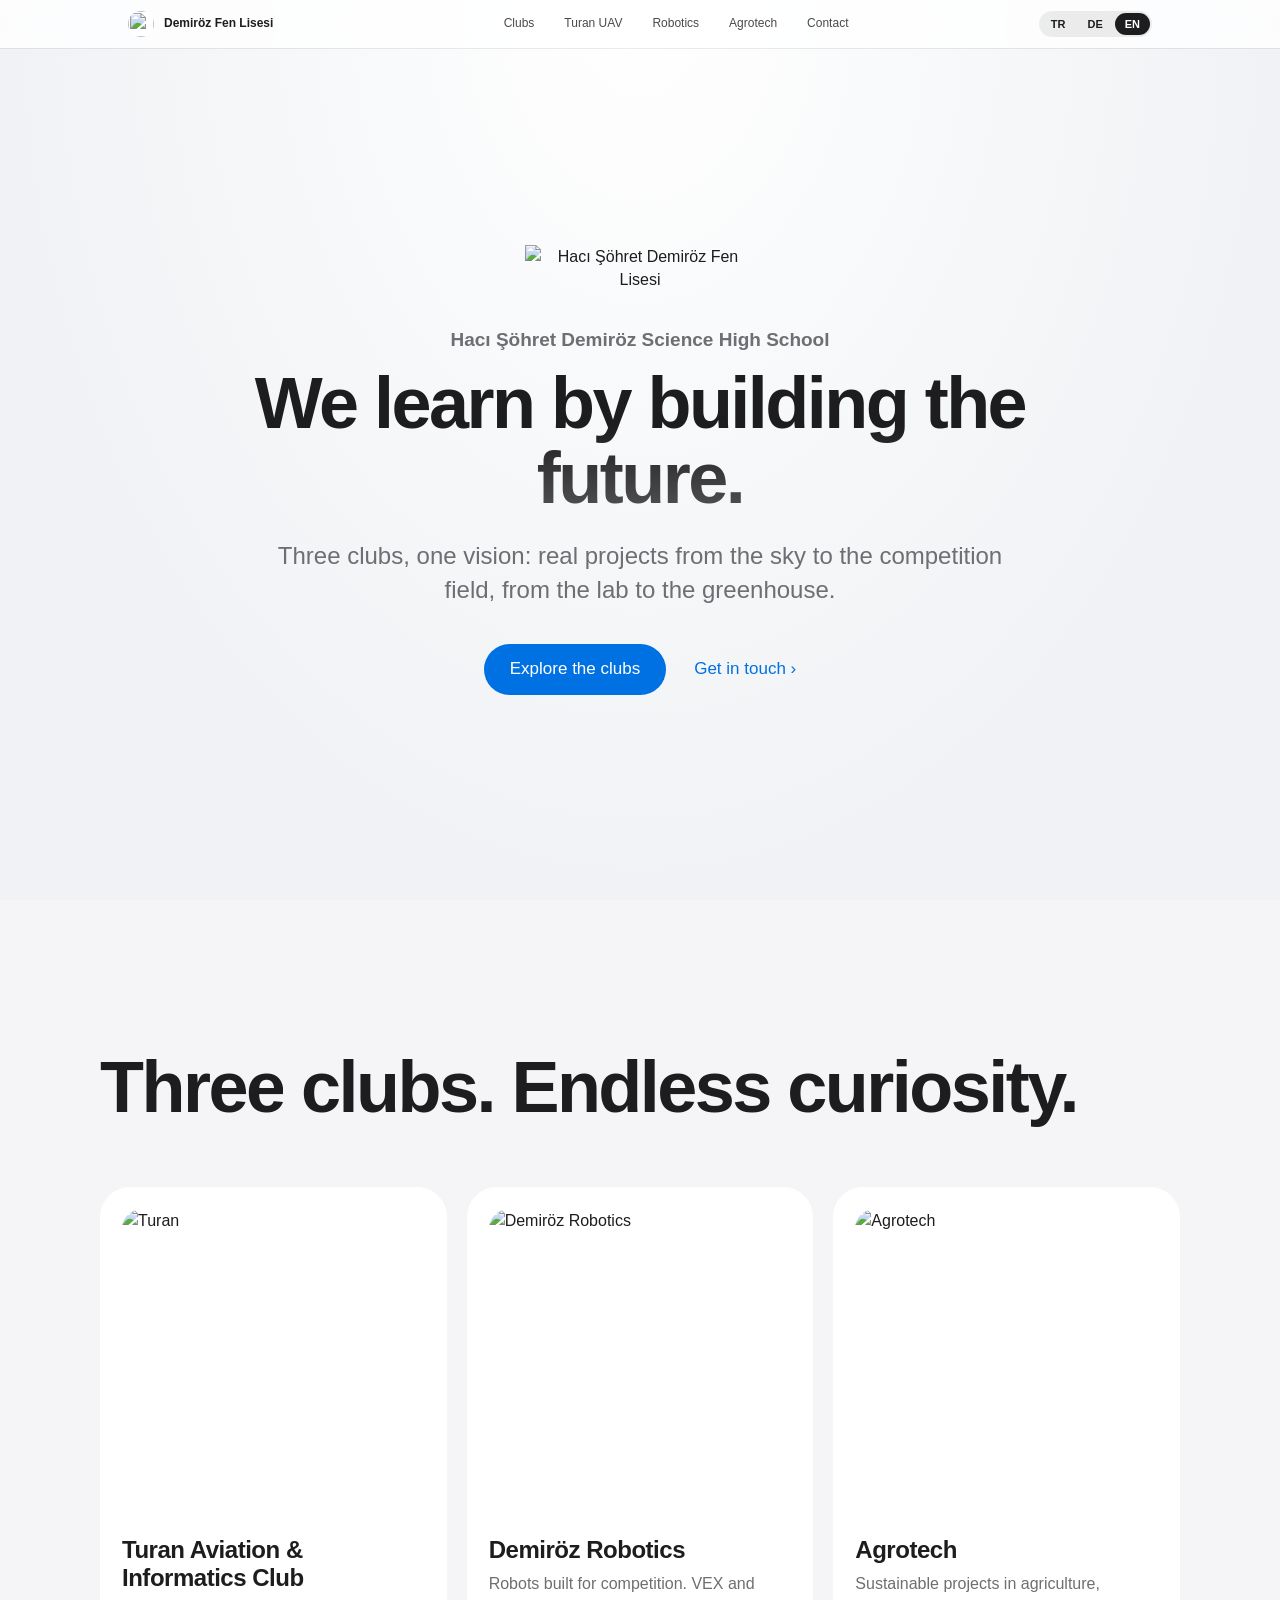
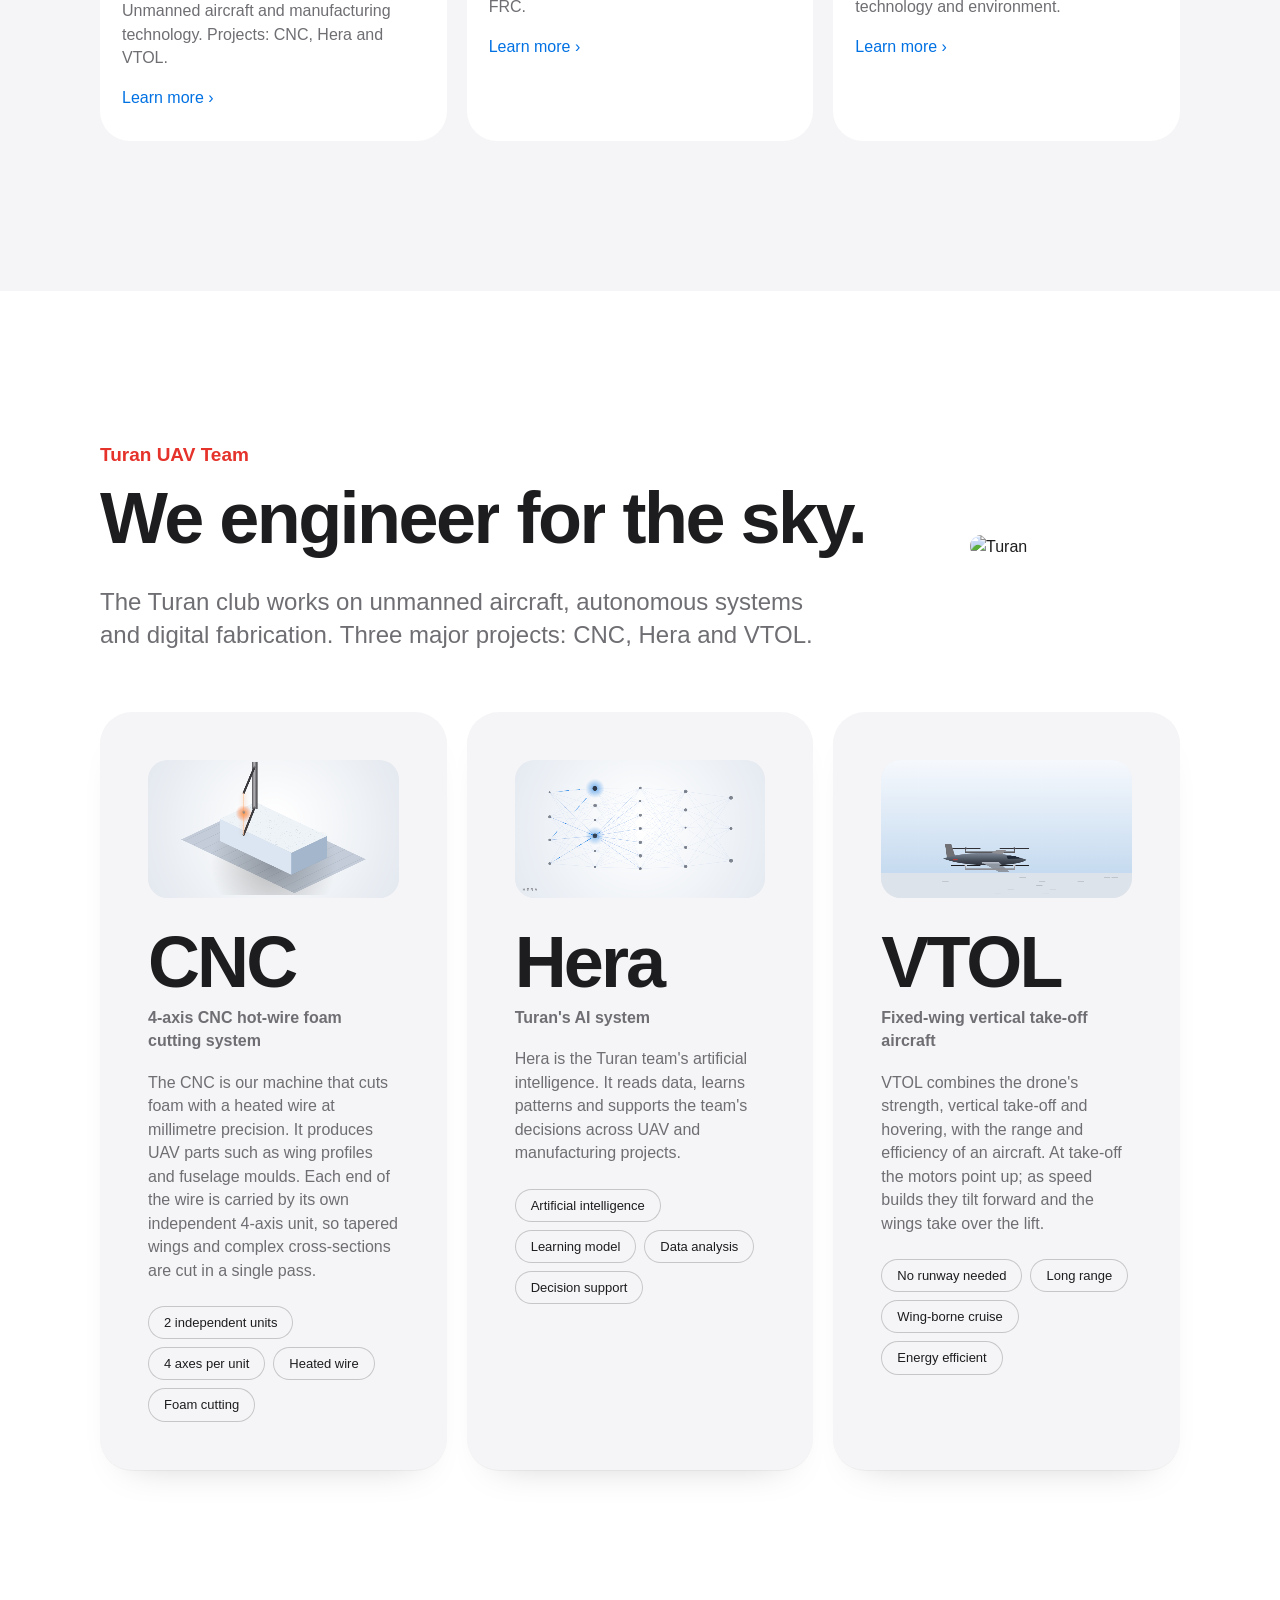
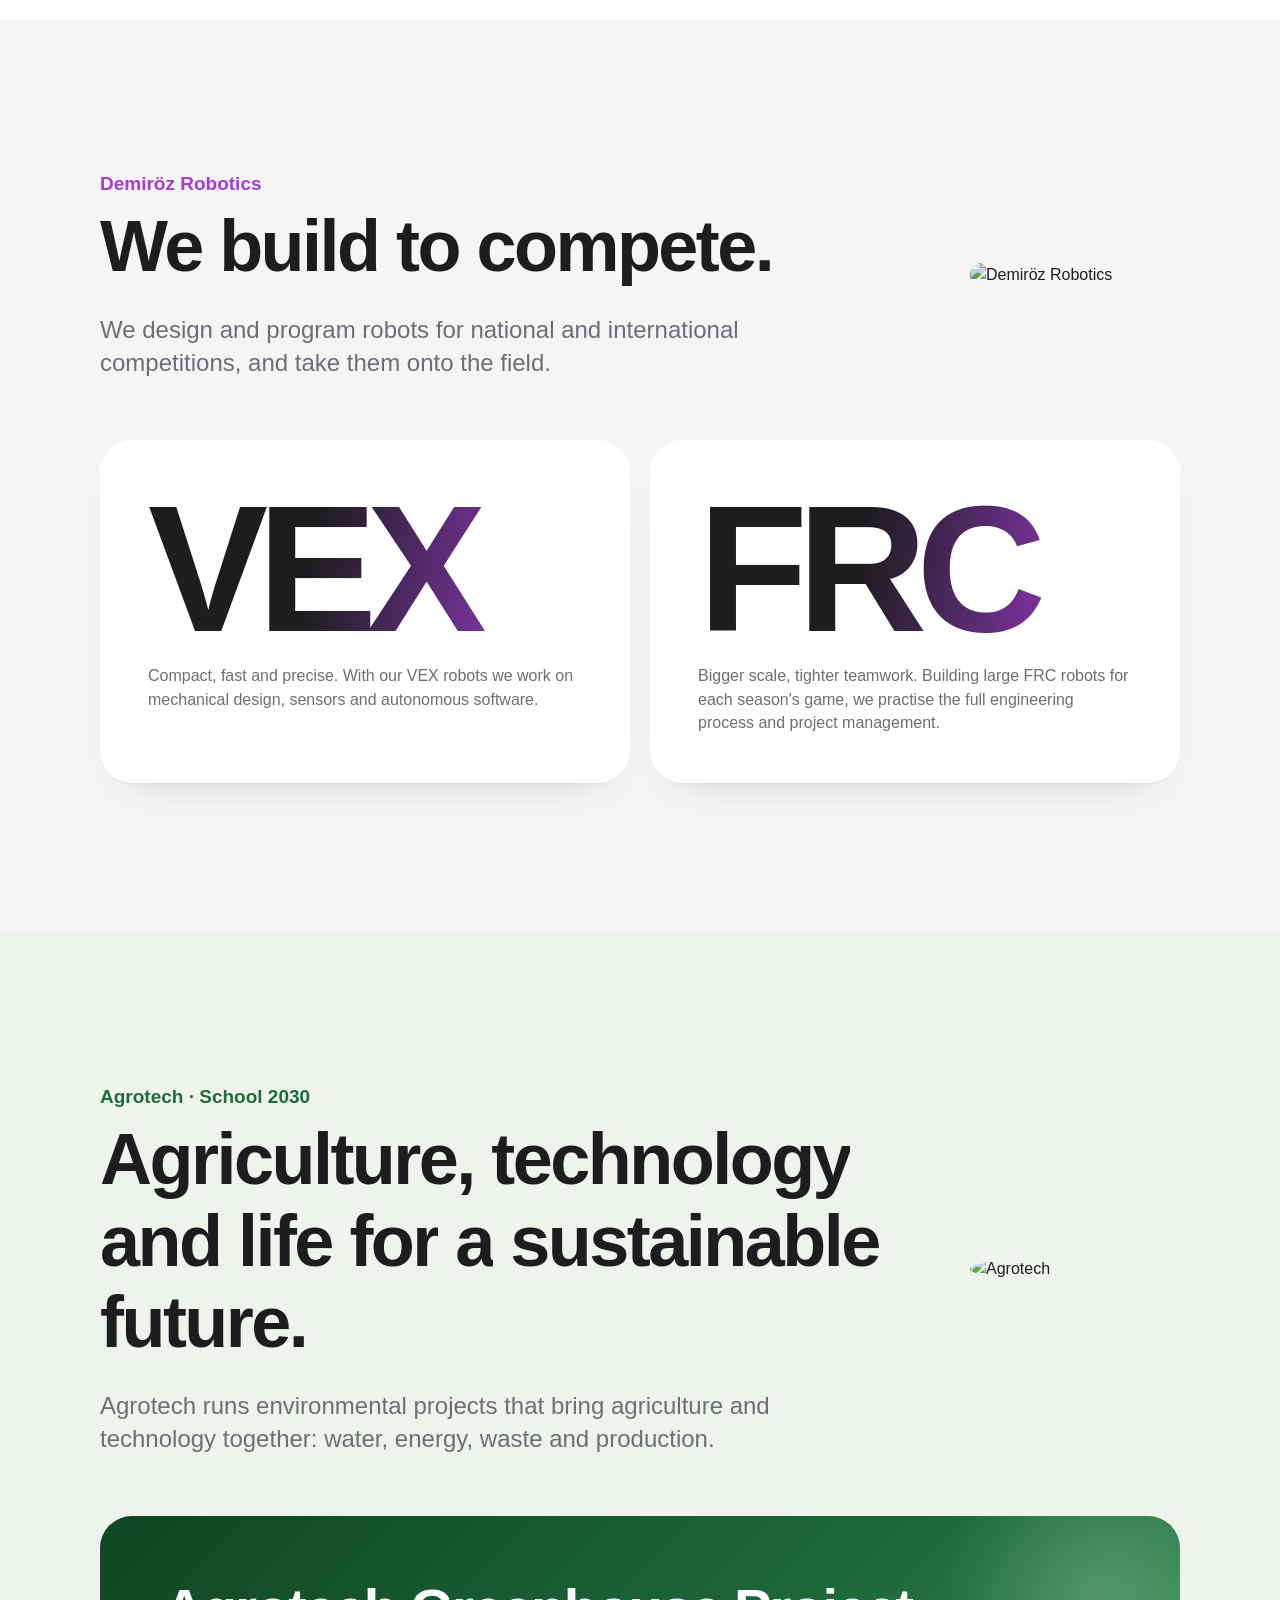
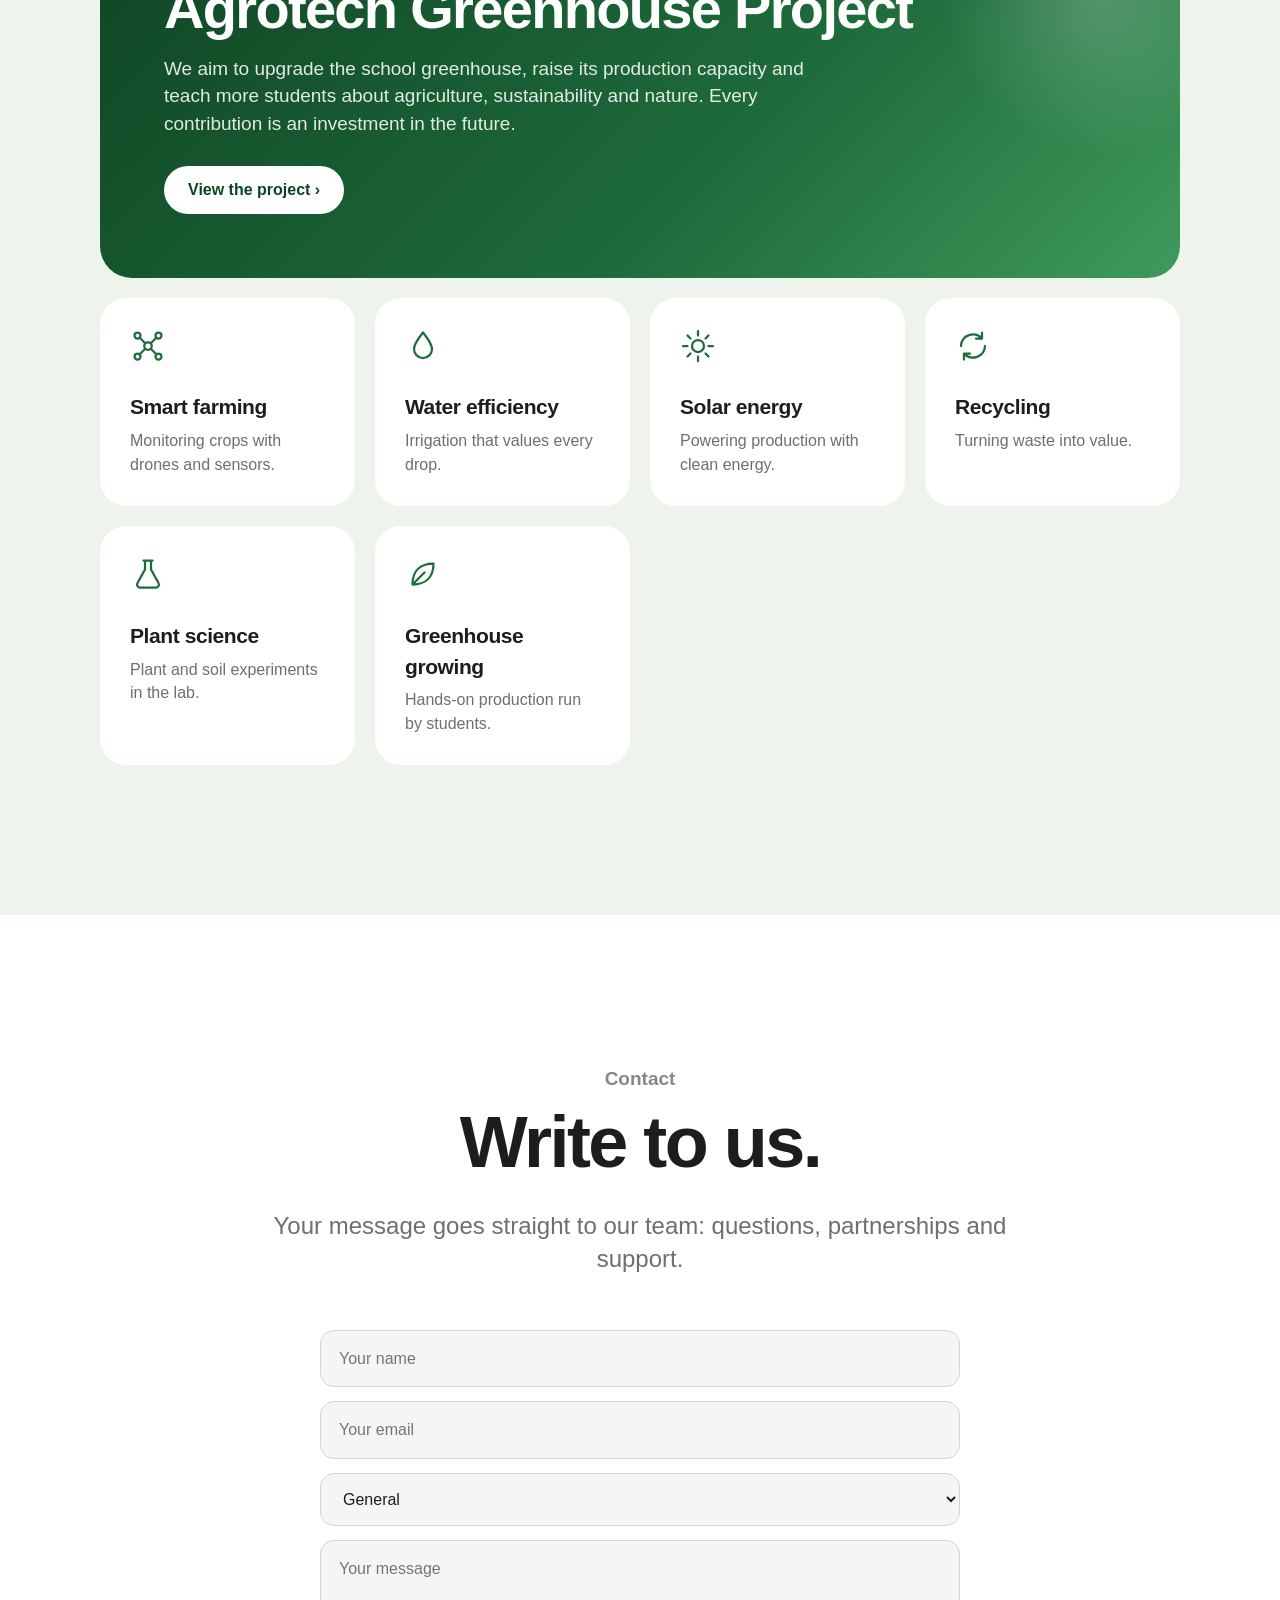
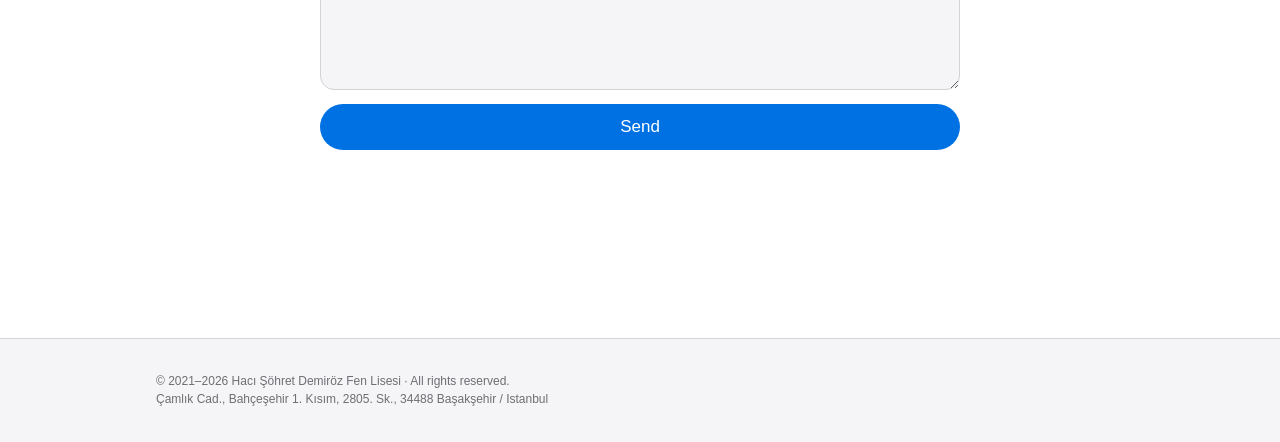
==== commit 0026960d: "Add files via upload" ====
--- a/index.html
+++ b/index.html
@@ -1,598 +1,55 @@
 <!DOCTYPE html>
-<html lang="tr">
-<head>
-<meta charset="utf-8">
-<meta name="viewport" content="width=device-width, initial-scale=1, viewport-fit=cover">
-<title>Demiröz Teknoloji | İHA, Robotik ve Akıllı Tarım Takımları</title>
-<meta name="description" content="Hacı Şöhret Demiröz Fen Lisesi teknoloji takımları: İHA, FRC robotik ve akıllı tarım.">
-<meta name="theme-color" content="#050b1a">
-<link rel="preconnect" href="https://fonts.googleapis.com">
-<link rel="preconnect" href="https://fonts.gstatic.com" crossorigin>
-<link href="https://fonts.googleapis.com/css2?family=Space+Grotesk:wght@500;700&family=Manrope:wght@400;500;600;700&family=JetBrains+Mono:wght@500;600&display=swap" rel="stylesheet">
-<style>
-:root{--bg:#050b1a;--bg2:#0a1428;--card:#0d1a33;--line:#1c2b4d;--tx:#e8eefc;--mut:#93a3c6;--sky:#5ee6ff;--leaf:#b6f26b;--vio:#b9a2ff;--amb:#ffb547;--red:#ff5d6c;--on:#031018;--r:22px;
---f1:'Space Grotesk','Segoe UI',system-ui,sans-serif;--f2:'Manrope','Segoe UI',system-ui,sans-serif;--f3:'JetBrains Mono',ui-monospace,Consolas,monospace;
-box-sizing:border-box;padding-top:env(safe-area-inset-top,0px);padding-bottom:env(safe-area-inset-bottom,0px)}
-:root[data-theme="light"]{--bg:#f4f7fd;--bg2:#e9eff9;--card:#fff;--line:#d3ddf0;--tx:#0a1630;--mut:#51628a;--sky:#0577a8;--leaf:#3f7a0c;--vio:#6a4ee0;--amb:#b86a00;--red:#d6283a;--on:#fff}
-@media (prefers-color-scheme:light){:root:not([data-theme]){--bg:#f4f7fd;--bg2:#e9eff9;--card:#fff;--line:#d3ddf0;--tx:#0a1630;--mut:#51628a;--sky:#0577a8;--leaf:#3f7a0c;--vio:#6a4ee0;--amb:#b86a00;--red:#d6283a;--on:#fff}}
-html{scroll-behavior:smooth;scroll-padding-top:calc(86px + env(safe-area-inset-top,0px))}
-*,*::before,*::after{box-sizing:border-box}
-body{margin:0;background:var(--bg);color:var(--tx);font:400 17px/1.65 var(--f2);-webkit-font-smoothing:antialiased;overflow-x:hidden}
-a{color:inherit;text-decoration:none}
-:focus-visible{outline:2px solid var(--sky);outline-offset:3px;border-radius:6px}
-.wrap{width:min(1160px,100% - 40px);margin-inline:auto}
-h1,h2,h3{font-family:var(--f1);line-height:1.04;margin:0;letter-spacing:-.025em}
-.skip{position:absolute;left:-999px}.skip:focus{left:12px;top:12px;background:var(--sky);color:#000;padding:8px 14px;border-radius:8px;z-index:99}
+<html lang="tr"><head><meta charset="utf-8"><meta name="viewport" content="width=device-width,initial-scale=1"><meta name="theme-color" content="#ffffff">
+<title>Hacı Şöhret Demiröz Fen Lisesi</title>
+<meta name="description" content="Hacı Şöhret Demiröz Fen Lisesi: Turan İHA Takımı, Demiröz Robotics ve Agrotech.">
+<link rel="icon" href="assets/img-1.webp">
+<link rel="stylesheet" href="style.css?v=10"></head><body><div id="pg"></div><div id="cd"></div><div id="cr"></div>
+<nav><a class="b" href="#"><img src="assets/img-1.webp" alt=""><span>Demiröz Fen Lisesi</span></a>
+<ul><li><a href="#clubs" data-t="n1"></a></li><li><a href="#turan" data-t="n2"></a></li><li><a href="#robotics" data-t="n3"></a></li><li><a href="#agrotech" data-t="n4"></a></li><li><a href="#contact" data-t="n5"></a></li></ul>
+<div class="lg"><button data-l="tr">TR</button><button data-l="de">DE</button><button data-l="en">EN</button></div></nav>
 
-/* nav */
-header{position:sticky;top:env(safe-area-inset-top,0px);z-index:20;padding-top:12px}
-.nav{display:flex;align-items:center;justify-content:space-between;gap:16px;padding:10px 12px 10px 18px;border:1px solid var(--line);border-radius:999px;background:color-mix(in srgb,var(--bg) 78%,transparent);backdrop-filter:blur(14px);-webkit-backdrop-filter:blur(14px)}
-.brand{display:flex;align-items:center;gap:10px;font:700 17px var(--f1)}
-.brand img{width:28px;height:28px;border-radius:8px}
-nav ul{display:flex;gap:4px;list-style:none;margin:0;padding:0}
-nav a{display:block;padding:8px 14px;border-radius:999px;color:var(--mut);font-size:15px;font-weight:500;transition:.2s}
-nav a:hover{color:var(--tx);background:var(--card)}
-.clock{font:600 14px var(--f2);font-variant-numeric:tabular-nums;color:var(--sky);padding:8px 14px;border:1px solid var(--line);border-radius:999px;white-space:nowrap}
-@media(max-width:860px){nav{display:none}}
+<header class="hero"><div class="lw"><img class="hl" src="assets/img-1.webp" alt="Hacı Şöhret Demiröz Fen Lisesi"></div>
+<p class="ey" data-t="he"></p><h1 data-t="h1"></h1><p class="lead" data-t="hp"></p>
+<div class="cta"><a class="btn" href="#clubs" data-t="hc1"></a><a class="ln" href="#contact"><span data-t="hc2"></span> ›</a></div></header>
 
-/* hero */
-.hero{position:relative;padding:72px 0 40px;isolation:isolate}
-.hero::before{content:"";position:absolute;inset:-120px -10% auto;height:760px;z-index:-1;
-background:radial-gradient(600px 340px at 78% 30%,color-mix(in srgb,var(--sky) 20%,transparent),transparent 70%),radial-gradient(500px 300px at 15% 70%,color-mix(in srgb,var(--leaf) 12%,transparent),transparent 70%)}
-.hero::after{content:"";position:absolute;inset:0;z-index:-1;opacity:.5;background-image:linear-gradient(var(--line) 1px,transparent 1px),linear-gradient(90deg,var(--line) 1px,transparent 1px);background-size:64px 64px;-webkit-mask-image:radial-gradient(ellipse at 60% 30%,#000 10%,transparent 70%);mask-image:radial-gradient(ellipse at 60% 30%,#000 10%,transparent 70%)}
-.school{display:inline-flex;align-items:center;gap:10px;font-size:15px;color:var(--mut);padding:7px 16px 7px 12px;border:1px solid var(--line);border-radius:999px;background:var(--card)}
-.dot{width:8px;height:8px;border-radius:50%;background:var(--leaf);box-shadow:0 0 0 0 var(--leaf);animation:p 2s infinite}
-@keyframes p{70%{box-shadow:0 0 0 9px transparent}100%{box-shadow:0 0 0 0 transparent}}
-h1{font-size:clamp(3.2rem,10.5vw,8.6rem);font-weight:700;margin:26px 0 22px}
-h1 span{display:block}
-h1 .a{color:var(--sky)}h1 .b{color:var(--leaf)}h1 .c{color:var(--vio)}
-.lead{font-size:clamp(1.1rem,2.2vw,1.4rem);color:var(--mut);max-width:34ch;margin:0 0 32px}
-.btns{display:flex;gap:12px;flex-wrap:wrap}
-.btn{display:inline-flex;align-items:center;gap:8px;padding:15px 26px;border-radius:999px;font:600 16px var(--f2);border:1px solid var(--line);transition:transform .2s,background .2s;cursor:pointer}
-.btn:hover{transform:translateY(-2px)}
-.btn.p{background:var(--sky);color:var(--on);border-color:var(--sky)}
-.btn.g{background:var(--card);color:var(--tx)}
-.flight{position:absolute;right:0;top:40px;width:min(640px,58%);z-index:-1;opacity:.95}
-@media(max-width:860px){.flight{width:100%;top:260px;opacity:.35}}
-.flight path.trail{stroke:var(--sky);stroke-width:2;fill:none;stroke-dasharray:3 9;stroke-linecap:round}
-.hud{display:grid;grid-template-columns:repeat(4,1fr);margin-top:64px;border:1px solid var(--line);border-radius:var(--r);background:color-mix(in srgb,var(--card) 85%,transparent);overflow:hidden}
-.hud div{padding:22px 24px;border-right:1px solid var(--line)}
-.hud div:last-child{border:0}
-.hud b{display:block;font:700 clamp(1.8rem,4vw,2.8rem)/1 var(--f1);color:var(--tx)}
-.hud small{color:var(--mut);font-size:14px}
-@media(max-width:700px){.hud{grid-template-columns:1fr 1fr}.hud div:nth-child(2){border-right:0}.hud div:nth-child(-n+2){border-bottom:1px solid var(--line)}}
-
-/* sections */
-section{padding:96px 0}
-.head{max-width:680px;margin-bottom:48px}
-.head h2{font-size:clamp(2.2rem,5.5vw,4rem);font-weight:700;margin-bottom:16px}
-.head p{color:var(--mut);margin:0;font-size:1.1rem}
-.pillars{display:grid;grid-template-columns:repeat(3,1fr);gap:20px}
-.pillar{padding:32px;border-radius:var(--r);background:var(--card);border:1px solid var(--line);position:relative;overflow:hidden}
-.pillar::before{content:"";position:absolute;left:0;top:0;height:4px;width:100%;background:var(--c)}
-.pillar:nth-child(1){--c:var(--sky)}.pillar:nth-child(2){--c:var(--leaf)}.pillar:nth-child(3){--c:var(--amb)}
-.pillar small{color:var(--c);font-weight:600;font-size:15px}
-.pillar h3{font-size:1.7rem;margin:12px 0}
-.pillar p{margin:0;color:var(--mut)}
-@media(max-width:860px){.pillars{grid-template-columns:1fr}}
-
-/* teams */
-.tabs{display:flex;gap:10px;flex-wrap:wrap;margin-bottom:24px}
-.tab{font:600 16px var(--f2);padding:12px 22px;border-radius:999px;border:1px solid var(--line);background:var(--card);color:var(--mut);cursor:pointer;transition:.2s}
-.tab[aria-selected="true"]{background:var(--c);border-color:var(--c);color:var(--on)}
-.tab:nth-child(1){--c:var(--sky)}.tab:nth-child(2){--c:var(--leaf)}.tab:nth-child(3){--c:var(--vio)}
-.panel{display:none;grid-template-columns:1.1fr .9fr;gap:0;border:1px solid var(--line);border-radius:28px;background:var(--card);overflow:hidden}
-.panel.on{display:grid;animation:in .45s ease}
-@keyframes in{from{opacity:0;transform:translateY(10px)}}
-.panel .l{padding:44px}
-.panel .r{padding:44px;background:var(--bg2);border-left:1px solid var(--line)}
-.tag{display:inline-block;color:var(--c);border:1px solid var(--c);border-radius:999px;padding:3px 14px;font-size:14px;font-weight:600}
-.panel h3{font-size:clamp(2.4rem,5vw,3.8rem);margin:18px 0 12px;color:var(--c)}
-.panel p{color:var(--mut);margin:0 0 16px}
-.tools{color:var(--tx)!important}
-.tools b{color:var(--c)}
-.goals{list-style:none;margin:0 0 26px;padding:0;display:grid;gap:12px}
-.goals li{display:flex;gap:12px;align-items:flex-start}
-.goals li::before{content:"";flex:none;width:9px;height:9px;margin-top:10px;border-radius:50%;background:var(--c)}
-.chips{display:flex;gap:8px;flex-wrap:wrap}
-.chips span,.chips a{font-size:14px;padding:6px 14px;border-radius:999px;background:color-mix(in srgb,var(--c) 14%,transparent);color:var(--tx)}
-.chips a{background:var(--c);color:var(--on);font-weight:600}
-#t1{--c:var(--sky)}#t2{--c:var(--leaf)}#t3{--c:var(--vio)}
-@media(max-width:860px){.panel.on{grid-template-columns:1fr}.panel .l,.panel .r{padding:28px}.panel .r{border-left:0;border-top:1px solid var(--line)}}
-
-/* safety */
-.safety{border-radius:32px;border:1px solid color-mix(in srgb,var(--amb) 45%,var(--line));background:linear-gradient(135deg,color-mix(in srgb,var(--amb) 10%,var(--card)),var(--card) 55%);padding:clamp(28px,5vw,60px);display:grid;grid-template-columns:.9fr 1.1fr;gap:48px}
-.safety h2{font-size:clamp(2.2rem,5vw,3.6rem);font-weight:700;margin:14px 0}
-.safety .tag{--c:var(--amb)}
-.safety p{color:var(--mut)}
-.safety ul{margin:20px 0 0;padding-left:20px;color:var(--tx)}
-.safety li{margin-bottom:8px}
-.steps{list-style:none;margin:0;padding:0;counter-reset:s;position:relative}
-.steps::before{content:"";position:absolute;left:21px;top:20px;bottom:20px;width:2px;background:linear-gradient(var(--amb),transparent)}
-.steps li{counter-increment:s;position:relative;padding:0 0 28px 66px}
-.steps li::before{content:counter(s);position:absolute;left:0;top:0;width:44px;height:44px;border-radius:50%;background:var(--bg);border:2px solid var(--amb);color:var(--amb);display:grid;place-items:center;font:700 18px var(--f1)}
-.steps b{display:block;font:700 1.3rem var(--f1)}
-.steps span{color:var(--mut)}
-@media(max-width:860px){.safety{grid-template-columns:1fr;gap:32px}}
-
-/* contact */
-.contact{display:grid;grid-template-columns:1fr 1fr;gap:48px;align-items:start}
-.contact h2{font-size:clamp(2.4rem,6vw,4.4rem);font-weight:700;margin-bottom:16px}
-.mail{display:inline-block;margin-top:18px;font:700 1.25rem var(--f1);color:var(--sky);border-bottom:2px solid var(--sky)}
-form{display:grid;gap:14px;padding:30px;border:1px solid var(--line);border-radius:var(--r);background:var(--card)}
-label{font-size:14px;color:var(--mut);display:grid;gap:6px}
-input,textarea{font:inherit;color:var(--tx);background:var(--bg);border:1px solid var(--line);border-radius:14px;padding:14px 16px;width:100%;transition:border .2s}
-input:focus,textarea:focus{outline:none;border-color:var(--sky);box-shadow:0 0 0 3px color-mix(in srgb,var(--sky) 25%,transparent)}
-textarea{min-height:130px;resize:vertical}
-.ok{color:var(--leaf);font-size:15px;min-height:1.4em;margin:0}
-@media(max-width:860px){.contact{grid-template-columns:1fr}}
-footer{border-top:1px solid var(--line);padding:30px 0 40px;color:var(--mut);font-size:15px}
-footer .wrap{display:flex;justify-content:space-between;flex-wrap:wrap;gap:10px}
-
-.progress{position:fixed;left:0;top:0;height:3px;width:0;background:linear-gradient(90deg,var(--sky),var(--leaf),var(--vio));z-index:50}
-.hero .spot{position:absolute;inset:0;z-index:-1;pointer-events:none;background:radial-gradient(380px circle at var(--mx,70%) var(--my,20%),color-mix(in srgb,var(--sky) 15%,transparent),transparent 70%)}
-.viz{margin-top:26px;padding:18px 20px;border:1px solid var(--line);border-radius:18px;background:var(--bg)}
-.viz h4{margin:0 0 14px;font:600 14px var(--f2);color:var(--c);display:flex;justify-content:space-between}
-.viz h4 em{font-style:normal;color:var(--mut);font-weight:400}
-.row{display:grid;grid-template-columns:84px 1fr 78px;align-items:center;gap:12px;font-size:14px;color:var(--mut);margin-bottom:12px}
-.row:last-child{margin-bottom:0}
-.bar{height:8px;border-radius:8px;background:var(--line);overflow:hidden}
-.bar i{display:block;height:100%;width:50%;background:var(--c,var(--amb));border-radius:8px;transition:width .9s ease,background .4s}
-.row output{color:var(--tx);font-variant-numeric:tabular-nums;text-align:right}
-.match{display:flex;height:34px;border-radius:10px;overflow:hidden;font-size:13px;font-weight:600;color:var(--on);position:relative}
-.match span{display:grid;place-items:center}
-.match .au{width:10%;background:var(--sky)}.match .tp{width:90%;background:var(--vio)}
-.match .mk{position:absolute;top:0;bottom:0;width:3px;background:var(--tx);left:0}
-.phase{margin:12px 0 0;font-size:14px;color:var(--mut)}.phase b{color:var(--tx)}
-.sim{grid-column:1/-1;padding:24px;border-radius:20px;background:var(--bg);border:1px solid var(--line);transition:border-color .3s,box-shadow .3s}
-.sim.alarm{border-color:var(--red);animation:al .8s infinite alternate}
-@keyframes al{to{box-shadow:0 0 0 6px color-mix(in srgb,var(--red) 28%,transparent)}}
-.sim .top{display:flex;justify-content:space-between;align-items:center;gap:16px;flex-wrap:wrap;margin-bottom:20px}
-.sim h4{margin:0;font:700 1.25rem var(--f1)}
-.sim .st{font-weight:600;color:var(--leaf)}.sim.alarm .st{color:var(--red)}
-.sim .btn{padding:11px 20px;font-size:15px}
-.sim.alarm .btn{background:var(--red);border-color:var(--red);color:#1a0206}
-.sim .row{grid-template-columns:100px 1fr 84px}
-.sim .bar i{background:var(--amb)}.sim.alarm .bar i.hot{background:var(--red)}
-@media(max-width:520px){.row,.sim .row{grid-template-columns:70px 1fr 70px}}
-
-.ib{width:40px;height:40px;border-radius:50%;border:1px solid var(--line);background:var(--card);color:var(--tx);font-size:17px;cursor:pointer;flex:none;transition:.2s}
-.ib:hover{border-color:var(--sky)}
-.mb{display:none}
-.mnav{display:none;margin-top:8px;padding:8px;border:1px solid var(--line);border-radius:20px;background:var(--card)}
-.mnav.open{display:grid}
-.mnav a{display:block;padding:14px 16px;border-radius:12px;font-weight:600}
-.mnav a:hover{background:var(--bg2)}
-.nav>.clock+.ib{margin-left:-6px}
-nav a.act{color:var(--tx);background:var(--card)}
-@media(max-width:860px){.mb{display:block}.clock{display:none}}
-@media(min-width:861px){.mnav{display:none!important}}
-h1 span{animation:up .9s cubic-bezier(.2,.8,.2,1) both}
-h1 span:nth-child(2){animation-delay:.12s}h1 span:nth-child(3){animation-delay:.24s}
-@keyframes up{from{opacity:0;transform:translateY(46px)}}
-.btn.p{box-shadow:0 10px 34px -10px var(--sky)}
-.marq{overflow:hidden;border-block:1px solid var(--line);padding:18px 0;margin-top:56px;-webkit-mask-image:linear-gradient(90deg,transparent,#000 10%,#000 90%,transparent);mask-image:linear-gradient(90deg,transparent,#000 10%,#000 90%,transparent)}
-.mt{display:flex;width:max-content;animation:mq 40s linear infinite}
-.mt span{font:700 1.5rem var(--f1);color:var(--mut);white-space:nowrap;padding-right:44px}
-.mt span::after{content:"✦";margin-left:44px;color:var(--sky)}
-@keyframes mq{to{transform:translateX(-50%)}}
-.pillar:hover{transform:translateY(-6px);border-color:var(--c)}
-.js .rv{opacity:0;transform:translateY(28px);transition:opacity .7s ease,transform .7s ease,border-color .3s}
-.js .rv.in{opacity:1;transform:none}
-
-::selection{background:var(--sky);color:var(--on)}
-h1,h2,h3{text-wrap:balance}
-h1{letter-spacing:-.045em}
-.head h2,.contact h2,.safety h2,.panel h3,.cta h2{letter-spacing:-.035em}
-.clock,.tag,.school,.row output,.viz h4,.phase,.sim .st,.hud small,.chips span{font-family:var(--f3);font-size:13px;letter-spacing:-.01em}
-.hud b{font-variant-numeric:tabular-nums}
-.panel{box-shadow:0 40px 90px -50px var(--c)}
-.cta{padding:clamp(32px,6vw,64px);border-radius:32px;text-align:center;border:1px solid var(--line);background:linear-gradient(120deg,color-mix(in srgb,var(--sky) 22%,var(--card)),color-mix(in srgb,var(--vio) 22%,var(--card)) 60%,color-mix(in srgb,var(--leaf) 20%,var(--card)))}
-.cta h2{font-size:clamp(2rem,5vw,3.4rem);margin-bottom:12px}
-.cta p{color:var(--mut);margin:0 auto 26px;max-width:46ch}
-
-.lang{display:flex;border:1px solid var(--line);border-radius:999px;padding:3px;background:var(--card);flex:none}
-.lang button{font:600 12px var(--f3);border:0;background:none;color:var(--mut);padding:7px 10px;border-radius:999px;cursor:pointer}
-.lang button[aria-pressed="true"]{background:var(--sky);color:var(--on)}
-@media(max-width:520px){.bt{display:none}.lang button{padding:7px 8px}}
-#pc{position:absolute;inset:0;width:100%;height:100%;z-index:-1;pointer-events:none}
-.sc{display:flex;gap:8px;flex-wrap:wrap;margin-bottom:16px}
-.sc button{font:600 13px var(--f3);padding:8px 14px;border-radius:999px;border:1px solid var(--line);background:var(--card);color:var(--mut);cursor:pointer;transition:.2s}
-.sc button:hover{color:var(--tx)}
-.sc button.on{color:var(--tx);border-color:var(--c,var(--amb));background:color-mix(in srgb,var(--c,var(--amb)) 18%,transparent)}
-.rg{margin:14px 0 4px}.rg b{color:var(--tx);font-family:var(--f3)}
-.rg input{padding:0;border:0;background:none;accent-color:var(--c)}
-.head h2::after{content:"";display:block;width:72px;height:4px;border-radius:4px;margin-top:18px;background:linear-gradient(90deg,var(--sky),var(--leaf));transform-origin:left;transform:scaleX(0);transition:transform .9s .3s}
-.head.in h2::after{transform:scaleX(1)}
-.cta{background-size:220% 100%;animation:sh 10s ease-in-out infinite alternate}
-@keyframes sh{to{background-position:100% 0}}
-.js .pillar.rv.in{transition:transform .15s ease-out,border-color .3s}
-
-.meter{position:relative;height:28px;border-radius:14px;background:var(--line);overflow:hidden;margin:6px 0 14px}
-.meter i{position:absolute;top:0;bottom:0;left:0}
-.meter .zone{background:color-mix(in srgb,var(--leaf) 30%,transparent);border-inline:2px solid var(--leaf);z-index:1}
-.meter .lvl{top:7px;bottom:7px;border-radius:7px;background:var(--leaf);width:55%;transition:width .2s,background .2s}
-.gs{display:grid;grid-template-columns:repeat(3,1fr);gap:10px;margin-bottom:12px}
-.gs div{padding:10px 12px;border-radius:12px;background:var(--bg2);text-align:center}
-.gs small{display:block;font:500 12px var(--f3);color:var(--mut)}
-.gs b{font:700 1.5rem var(--f1);color:var(--tx);font-variant-numeric:tabular-nums}
-.gb{display:flex;gap:10px;flex-wrap:wrap;margin:14px 0}
-.gb .btn{padding:12px 22px;font-size:15px}
-.btn.hold{background:var(--sky);color:var(--on);transform:scale(.97)}
-#pump{touch-action:none;user-select:none;-webkit-user-select:none;-webkit-touch-callout:none}
-.ag{display:flex;gap:10px;align-items:center;margin-top:14px;color:var(--tx)}
-.ag input{width:20px;height:20px;padding:0;accent-color:var(--c);flex:none}
-.sub{grid-column:1/-1}
-.sub>h3,.chk h3,.emg h3{font:700 1.4rem var(--f1);margin:0 0 16px}
-.hz{display:grid;grid-template-columns:repeat(3,1fr);gap:14px}
-.hz article{padding:20px;border:1px solid var(--line);border-radius:18px;background:var(--bg)}
-.hz b{font:700 1.15rem var(--f1)}.hz p{margin:8px 0 0;font-size:15px;color:var(--mut)}
-.hz article:nth-child(1) b{color:var(--sky)}.hz article:nth-child(2) b{color:var(--leaf)}.hz article:nth-child(3) b{color:var(--vio)}
-.two{display:grid;grid-template-columns:1fr 1fr;gap:24px}
-.chk,.emg{padding:24px;border:1px solid var(--line);border-radius:20px;background:var(--bg)}
-.chk label{display:flex;gap:12px;align-items:center;padding:10px 0;color:var(--tx);font-size:15px;border-bottom:1px solid var(--line);cursor:pointer}
-.chk input{width:20px;height:20px;padding:0;accent-color:var(--amb);flex:none}
-.chk .bar{margin:16px 0 4px}.chk .phase{margin-top:10px}
-.emg ol{margin:0;padding:0;list-style:none;display:grid;gap:14px}
-.emg li{font-size:15px;color:var(--mut)}.emg li b{color:var(--amb)}
-.why{margin-top:18px;padding:16px 18px;border-radius:14px;background:var(--bg2);border-left:4px solid var(--leaf);font-size:15px}
-.sim.alarm .why{border-left-color:var(--red)}
-.why p{margin:0 0 8px;color:var(--mut)}.why p:last-child{margin:0}
-.why .wt{display:block;margin-bottom:6px;color:var(--tx)}
-.why .wv{color:var(--red);font-family:var(--f3)}
-.why .do b{color:var(--leaf)}
-@media(max-width:860px){.hz,.two{grid-template-columns:1fr}}
-
-.fsv{width:100%;height:auto;display:block;margin-bottom:16px}
-.fsv .sun{fill:var(--amb)}.rays line{stroke:var(--amb);stroke-width:2.5;stroke-linecap:round}
-.rays{transform-origin:270px 34px;animation:sn 24s linear infinite}
-@keyframes sn{to{transform:rotate(360deg)}}
-.cld{fill:var(--line);animation:cl 10s ease-in-out infinite alternate}
-@keyframes cl{to{transform:translateX(46px)}}
-.soil{fill:color-mix(in srgb,var(--amb) 20%,var(--bg2))}
-.wet{fill:var(--sky);opacity:.2;animation:wt 5s ease-in-out infinite alternate}
-@keyframes wt{to{opacity:.42}}
-.root{fill:none;stroke:var(--leaf);stroke-width:2;stroke-linecap:round;opacity:.7}
-.stem{fill:none;stroke:var(--leaf);stroke-width:4;stroke-linecap:round;stroke-dasharray:60;animation:gr 6s ease-in-out infinite alternate}
-@keyframes gr{from{stroke-dashoffset:60}to{stroke-dashoffset:0}}
-.lv{fill:var(--leaf);transform-origin:110px 100px;animation:pl 4s ease-in-out infinite alternate}
-@keyframes pl{from{transform:scale(.88)}to{transform:scale(1.06)}}
-.bud{fill:var(--amb);transform-box:fill-box;transform-origin:center;animation:pl 4s ease-in-out infinite alternate}
-.pipe{fill:var(--mut)}
-.drp{fill:var(--sky);opacity:0;animation:dr 1.6s ease-in infinite}
-@keyframes dr{0%{transform:translateY(0);opacity:0}15%{opacity:1}100%{transform:translateY(46px);opacity:0}}
-.prb,.pg{fill:var(--amb)}
-.rng{fill:none;stroke:var(--amb);stroke-width:1.5;transform-box:fill-box;transform-origin:center;animation:rp 2s ease-out infinite}
-@keyframes rp{from{transform:scale(1);opacity:.8}to{transform:scale(4.5);opacity:0}}
-.dp{fill:none;stroke:var(--sky);stroke-width:1.5;stroke-dasharray:3 5;opacity:.6}
-.pk{fill:var(--sky);offset-path:path("M171 118C171 96 218 108 236 86");animation:mv 2.4s linear infinite}
-@keyframes mv{from{offset-distance:0%}to{offset-distance:100%}}
-@supports not (offset-path:path("M0 0")){.pk{display:none}}
-.dsh{fill:var(--bg2);stroke:var(--line)}
-.db{fill:var(--leaf);transform-box:fill-box;transform-origin:bottom;animation:bb 2.4s ease-in-out infinite alternate}
-@keyframes bb{from{transform:scaleY(.35)}to{transform:scaleY(1)}}
-.pdot{fill:var(--leaf);animation:bl 1.2s steps(2) infinite}
-@keyframes bl{50%{opacity:.25}}
-.cyc{counter-reset:c}
-.cyc li{position:relative;padding:4px 0 4px 48px;min-height:36px;font-size:14px;color:var(--mut)}
-.cyc li::before{counter-increment:c;content:counter(c);position:absolute;left:0;top:0;width:34px;height:34px;border-radius:50%;display:grid;place-items:center;font:700 14px var(--f3);border:2px solid var(--c);color:var(--c);background:var(--bg);animation:hl 8s infinite;animation-delay:calc(var(--i,0)*2s)}
-.cyc.blk li b{display:block;font:700 1rem var(--f1);color:var(--tx)}
-@keyframes hl{0%,22%{background:var(--c);color:var(--on);transform:scale(1.14);box-shadow:0 0 0 6px color-mix(in srgb,var(--c) 25%,transparent)}30%,100%{background:var(--bg);color:var(--c);transform:none;box-shadow:none}}
-.emg{--c:var(--amb)}
-.ttl{display:flex;align-items:center;gap:16px}
-.bc{position:relative;width:14px;height:14px;border-radius:50%;background:var(--leaf);flex:none}
-.bc::before,.bc::after{content:"";position:absolute;inset:0;border-radius:50%;border:2px solid var(--leaf);animation:rp 2.4s ease-out infinite}
-.bc::after{animation-delay:1.2s}
-.sim.alarm .bc{background:var(--red)}
-.sim.alarm .bc::before,.sim.alarm .bc::after{border-color:var(--red);animation-duration:.9s}
-.sim.alarm .bc::after{animation-delay:.45s}
-.hier{display:grid;gap:10px;justify-items:center}
-.lay{width:var(--w);padding:14px 18px;border-radius:14px;border:1px solid color-mix(in srgb,var(--lc) 50%,var(--line));background:color-mix(in srgb,var(--lc) 10%,var(--bg));position:relative;overflow:hidden}
-.lay b{display:block;font:700 1.05rem var(--f1);color:var(--lc)}
-.lay span{font-size:14px;color:var(--mut)}
-.lay::after{content:"";position:absolute;inset:0;background:linear-gradient(100deg,transparent 30%,color-mix(in srgb,var(--lc) 28%,transparent) 50%,transparent 70%);transform:translateX(-100%);animation:sw 6s infinite;animation-delay:calc(var(--i)*1.2s)}
-@keyframes sw{0%{transform:translateX(-100%)}25%,100%{transform:translateX(100%)}}
-.hl2{margin:0 0 18px;color:var(--mut);font-size:15px}
-.hd{display:flex;justify-content:space-between;align-items:center;gap:12px;margin-bottom:6px}
-.chk .hd h3{margin:0}
-.ring{width:56px;height:56px;transform:rotate(-90deg);flex:none}
-.rb,.rf{fill:none;stroke-width:6}.rb{stroke:var(--line)}
-.rf{stroke:var(--amb);stroke-linecap:round;stroke-dasharray:163.4;stroke-dashoffset:163.4;transition:stroke-dashoffset .6s cubic-bezier(.3,.8,.3,1),stroke .3s}
-.chk.done .rf{stroke:var(--leaf)}.chk.done .ring{animation:pop .6s}
-@keyframes pop{50%{transform:rotate(-90deg) scale(1.18)}}
-@media(max-width:600px){.lay{width:100%!important}}
-
-.defs{position:absolute;width:0;height:0;overflow:hidden}
-.led1{fill:var(--leaf);animation:bl 1s steps(2) infinite}.led2{fill:var(--red);animation:bl 1s steps(2) infinite .5s}
-.art{position:relative;aspect-ratio:16/10;border-radius:20px;border:1px solid var(--line);overflow:hidden;margin-bottom:22px;background:radial-gradient(120% 90% at 50% 20%,color-mix(in srgb,var(--c) 26%,var(--bg2)),var(--bg) 75%)}
-.art::before{content:"";position:absolute;inset:0;opacity:.4;background-image:linear-gradient(var(--line) 1px,transparent 1px),linear-gradient(90deg,var(--line) 1px,transparent 1px);background-size:28px 28px;-webkit-mask-image:radial-gradient(circle at 50% 45%,#000 15%,transparent 75%);mask-image:radial-gradient(circle at 50% 45%,#000 15%,transparent 75%)}
-.art svg{position:absolute;inset:0;width:100%;height:100%}
-.flt{animation:flt 3.2s ease-in-out infinite alternate}
-@keyframes flt{to{transform:translateY(-9px)}}
-.shd{transform-box:fill-box;transform-origin:center;animation:shd 3.2s ease-in-out infinite alternate}
-@keyframes shd{to{transform:scale(.8);opacity:.45}}
-.drv{animation:drv 5s ease-in-out infinite alternate}
-@keyframes drv{from{transform:translateX(-28px)}to{transform:translateX(28px)}}
-.bd{fill:var(--leaf);transform-box:fill-box;transform-origin:center;animation:pl 3s ease-in-out infinite alternate}
-.shn{animation:shn 5s ease-in-out infinite}
-@keyframes shn{from{transform:skewX(-20deg) translateX(0)}to{transform:skewX(-20deg) translateX(440px)}}
-.pi{width:52px;height:52px;margin-bottom:14px;fill:none;stroke:var(--c);stroke-width:2.5;stroke-linecap:round;stroke-linejoin:round}
-
-.logo{position:absolute;left:16px;bottom:16px;z-index:2;width:clamp(86px,28%,124px);aspect-ratio:1;padding:0;border:3px solid var(--c);border-radius:26px;overflow:hidden;cursor:zoom-in;box-shadow:0 14px 40px -10px var(--c),0 0 0 6px color-mix(in srgb,var(--c) 18%,transparent);transition:transform .35s cubic-bezier(.2,.8,.2,1)}
-.logo:hover{transform:scale(1.07) rotate(-2.5deg)}
-.logo img,.club img{width:100%;height:100%;object-fit:contain;display:block}
-.logo::after{content:"";position:absolute;inset:0;background:linear-gradient(115deg,transparent 35%,rgba(255,255,255,.4) 50%,transparent 65%);transform:translateX(-120%);animation:gl 5s ease-in-out infinite}
-@keyframes gl{0%,60%{transform:translateX(-120%)}100%{transform:translateX(120%)}}
-.club{display:flex;justify-content:center;gap:clamp(14px,4vw,40px);margin-top:56px}
-.club>div{animation:flt 3.4s ease-in-out infinite alternate}
-.club>div:nth-child(2){animation-delay:.5s}.club>div:nth-child(3){animation-delay:1s}
-.club button{width:clamp(78px,24vw,112px);aspect-ratio:1;padding:0;border-radius:26px;border:2px solid var(--line);overflow:hidden;cursor:pointer;transition:transform .3s,border-color .3s,box-shadow .3s}
-.club button:hover{transform:translateY(-6px) scale(1.07);border-color:var(--c);box-shadow:0 20px 50px -14px var(--c)}
-.lb{position:fixed;inset:0;z-index:70;display:grid;place-items:center;padding:24px;background:rgba(2,6,16,.86);-webkit-backdrop-filter:blur(10px);backdrop-filter:blur(10px);animation:in .3s ease;cursor:zoom-out}
-.lb[hidden]{display:none}
-.lb img{width:min(86vw,300px);aspect-ratio:1;object-fit:contain;border-radius:32px;box-shadow:0 30px 100px -20px var(--sky);animation:pop2 .4s cubic-bezier(.2,.8,.2,1)}
-@keyframes pop2{from{transform:scale(.85);opacity:0}}
-.lbx{position:absolute;top:calc(18px + env(safe-area-inset-top,0px));right:18px;width:44px;height:44px;border-radius:50%;border:1px solid rgba(255,255,255,.3);background:rgba(255,255,255,.1);color:#fff;font-size:18px;cursor:pointer}
-
-.art svg{left:38%;width:62%}
-.logo{left:5%;top:50%;bottom:auto;width:clamp(112px,42%,196px);transform:translateY(-50%)}
-.logo:hover{transform:translateY(-50%) scale(1.06) rotate(-2.5deg)}
-.lb img{width:min(86vw,520px)}
-
-.hov{transform-origin:160px 100px;animation:hov 7s ease-in-out infinite}
-@keyframes hov{0%,100%{transform:translate(0,0) rotate(0)}20%{transform:translate(16px,-5px) rotate(5deg)}45%{transform:translate(4px,-11px) rotate(1deg)}70%{transform:translate(-16px,-4px) rotate(-5deg)}}
-.shd2{transform-box:fill-box;transform-origin:center;animation:shd2 7s ease-in-out infinite}
-@keyframes shd2{0%,100%{transform:scale(1);opacity:.28}45%{transform:scale(.78);opacity:.14}}
-.scan{transform-origin:160px 112px;animation:scn 4s ease-in-out infinite alternate}
-@keyframes scn{from{transform:rotate(-16deg)}to{transform:rotate(16deg)}}
-.rip{fill:none;stroke-width:1.5;transform-box:fill-box;transform-origin:center;animation:rpl 2.4s ease-out infinite}
-@keyframes rpl{from{transform:scale(.6);opacity:.7}to{transform:scale(3);opacity:0}}
-.drv{animation:drv2 8s infinite;transform-origin:160px 100px}
-@keyframes drv2{0%{transform:translateX(-36px) scaleX(1);animation-timing-function:cubic-bezier(.5,0,.5,1)}40%{transform:translateX(36px) scaleX(1);animation-timing-function:ease-in-out}46%{transform:translateX(36px) scaleX(1);animation-timing-function:cubic-bezier(.5,0,.5,1)}50%{transform:translateX(36px) scaleX(-1);animation-timing-function:cubic-bezier(.5,0,.5,1)}90%{transform:translateX(-36px) scaleX(-1);animation-timing-function:ease-in-out}96%{transform:translateX(-36px) scaleX(-1);animation-timing-function:cubic-bezier(.5,0,.5,1)}100%{transform:translateX(-36px) scaleX(1)}}
-.whl{transform-box:fill-box;transform-origin:center;animation:whl 8s infinite}
-@keyframes whl{0%{transform:rotate(0);animation-timing-function:cubic-bezier(.5,0,.5,1)}40%,50%{transform:rotate(720deg);animation-timing-function:cubic-bezier(.5,0,.5,1)}90%,100%{transform:rotate(1440deg)}}
-.arm{transform-box:fill-box;transform-origin:0% 100%;animation:arm 8s ease-in-out infinite}
-@keyframes arm{0%,30%{transform:rotate(14deg)}42%,47%{transform:rotate(-32deg)}58%,80%{transform:rotate(14deg)}92%,97%{transform:rotate(-32deg)}100%{transform:rotate(14deg)}}
-.gnd{animation:gnd 8s infinite}
-@keyframes gnd{0%{stroke-dashoffset:0;animation-timing-function:cubic-bezier(.5,0,.5,1)}40%,50%{stroke-dashoffset:-144;animation-timing-function:cubic-bezier(.5,0,.5,1)}90%,100%{stroke-dashoffset:0}}
-.sway{animation:sway 3.6s ease-in-out infinite alternate}
-@keyframes sway{from{transform:rotate(-3.5deg) scaleY(.92)}to{transform:rotate(3.5deg) scaleY(1.04)}}
-.dp2{fill:var(--sky);opacity:0;animation:dr2 2s ease-in infinite}
-@keyframes dr2{0%{transform:translateY(0);opacity:0}10%{opacity:1}50%{transform:translateY(33px);opacity:1}52%,100%{transform:translateY(33px);opacity:0}}
-.spl{fill:none;stroke:var(--sky);stroke-width:1;transform-box:fill-box;transform-origin:center;opacity:0;animation:spl 2s infinite}
-@keyframes spl{0%,48%{transform:scale(.3);opacity:0}52%{opacity:.9}100%{transform:scale(3.4);opacity:0}}
-.mist{fill:var(--sky);opacity:0;animation:mist 4.5s ease-out infinite}
-@keyframes mist{0%{transform:translateY(0);opacity:0}25%{opacity:.5}100%{transform:translateY(-28px);opacity:0}}
-.fan{fill:none;stroke:var(--leaf);stroke-width:2;stroke-linecap:round;transform-box:fill-box;transform-origin:center;animation:fan 1s linear infinite}
-@keyframes fan{to{transform:rotate(360deg)}}
-.beam{fill:#fff;opacity:.07;animation:bm 5s ease-in-out infinite alternate}
-@keyframes bm{to{opacity:.2}}
-
-.art svg{left:0;width:100%}
-.ph{display:flex;align-items:center;gap:20px;margin-bottom:8px}
-.ph .tag{margin:0}
-.ph h3{margin:10px 0 0}
-.ph .logo{position:relative;left:auto;top:auto;bottom:auto;width:clamp(92px,24vw,124px);transform:none;flex:none}
-.ph .logo:hover{transform:scale(1.06) rotate(-2.5deg)}
-.hs1{animation:hs 22s linear infinite}.hs2{animation:hs 11s linear infinite}
-@keyframes hs{to{transform:translateX(-320px)}}
-.cl3{animation:cm 40s linear infinite}
-@keyframes cm{from{transform:translateX(-90px)}to{transform:translateX(380px)}}
-.sig{fill:none;stroke:var(--c);stroke-width:1;stroke-dasharray:3 5;opacity:.55;animation:sg 1s linear infinite}
-@keyframes sg{to{stroke-dashoffset:-16}}
-.sat{animation:sat 4s ease-in-out infinite alternate}
-@keyframes sat{to{transform:translate(var(--sx,0),2px)}}
-.sb{animation:sbk 1.6s steps(1) infinite;opacity:.25}
-@keyframes sbk{0%{opacity:.25}25%,100%{opacity:1}}
-.bat{fill:var(--leaf);transform-box:fill-box;transform-origin:left;animation:bt 14s linear infinite}
-@keyframes bt{0%{transform:scaleX(1);fill:var(--leaf)}60%{fill:var(--leaf)}100%{transform:scaleX(.3);fill:var(--amb)}}
-.wind{animation:wd 2.6s ease-in-out infinite;opacity:0}
-@keyframes wd{0%{transform:translateX(30px);opacity:0}30%{opacity:.55}100%{transform:translateX(-50px);opacity:0}}
-.lkx{animation:lkx 4s ease-in-out infinite alternate}
-@keyframes lkx{from{transform:translateX(-19px)}to{transform:translateX(19px)}}
-.lkp{transform-box:fill-box;transform-origin:center;animation:lkp 1.2s ease-in-out infinite alternate}
-@keyframes lkp{from{transform:scale(1.25)}to{transform:scale(.8)}}
-@media(prefers-reduced-motion:reduce){*{animation:none!important;transition:none!important}html{scroll-behavior:auto}}
-</style>
-</head>
-<body>
-<svg class="defs" aria-hidden="true"><defs><linearGradient id="bg1" x1="0" y1="0" x2="0" y2="1"><stop offset="0" style="stop-color:color-mix(in srgb,var(--sky) 45%,var(--card))"/><stop offset="1" style="stop-color:var(--card)"/></linearGradient><radialGradient id="blur"><stop offset=".5" style="stop-color:var(--sky);stop-opacity:.04"/><stop offset="1" style="stop-color:var(--sky);stop-opacity:.3"/></radialGradient></defs><symbol id="quad" viewBox="-60 -60 120 120"><path d="M-34 -34L34 34M34 -34L-34 34" fill="none" stroke-linecap="round" style="stroke:var(--mut)" stroke-width="6"/><path d="M-34 -34L34 34M34 -34L-34 34" fill="none" stroke-linecap="round" style="stroke:var(--tx)" stroke-opacity=".25" stroke-width="1.5"/><g transform="translate(-34 -34)"><circle r="21" style="fill:url(#blur)"/><path d="M-19 0h38M0 -19v38" style="stroke:var(--tx)" stroke-opacity=".5" stroke-width="2.4" stroke-linecap="round"><animateTransform attributeName="transform" type="rotate" from="0" to="360" dur="0.17s" repeatCount="indefinite"/></path><circle r="6.5" style="fill:var(--bg2);stroke:var(--sky)" stroke-width="2"/></g><g transform="translate(34 -34)"><circle r="21" style="fill:url(#blur)"/><path d="M-19 0h38M0 -19v38" style="stroke:var(--tx)" stroke-opacity=".5" stroke-width="2.4" stroke-linecap="round"><animateTransform attributeName="transform" type="rotate" from="360" to="0" dur="0.19s" repeatCount="indefinite"/></path><circle r="6.5" style="fill:var(--bg2);stroke:var(--sky)" stroke-width="2"/></g><g transform="translate(-34 34)"><circle r="21" style="fill:url(#blur)"/><path d="M-19 0h38M0 -19v38" style="stroke:var(--tx)" stroke-opacity=".5" stroke-width="2.4" stroke-linecap="round"><animateTransform attributeName="transform" type="rotate" from="0" to="360" dur="0.18s" repeatCount="indefinite"/></path><circle r="6.5" style="fill:var(--bg2);stroke:var(--sky)" stroke-width="2"/></g><g transform="translate(34 34)"><circle r="21" style="fill:url(#blur)"/><path d="M-19 0h38M0 -19v38" style="stroke:var(--tx)" stroke-opacity=".5" stroke-width="2.4" stroke-linecap="round"><animateTransform attributeName="transform" type="rotate" from="360" to="0" dur="0.2s" repeatCount="indefinite"/></path><circle r="6.5" style="fill:var(--bg2);stroke:var(--sky)" stroke-width="2"/></g><rect x="-15" y="-19" width="30" height="38" rx="10" style="fill:url(#bg1);stroke:var(--sky)" stroke-width="1.5"/><rect x="-9" y="-10" width="18" height="12" rx="4" style="fill:var(--bg);stroke:var(--line)"/><circle cy="9" r="4.5" style="fill:var(--sky)"/><circle cx="-7" cy="-16" r="2" class="led1"/><circle cx="7" cy="-16" r="2" class="led1"/><circle cx="-7" cy="16" r="2" class="led2"/><circle cx="7" cy="16" r="2" class="led2"/><circle cy="-24" r="4.5" style="fill:var(--bg);stroke:var(--mut)" stroke-width="1.5"/><circle cy="-24" r="1.8" style="fill:var(--sky)"/></symbol><symbol id="bot" viewBox="0 0 200 120"><rect x="36" y="62" width="128" height="20" rx="6" style="fill:var(--bg2);stroke:var(--mut)" stroke-width="2"/><rect x="68" y="34" width="20" height="30" rx="4" style="fill:url(#bg1);stroke:var(--vio)" stroke-width="2"/><rect x="69" y="26" width="18" height="8" rx="2" style="fill:var(--bg);stroke:var(--mut)" stroke-width="1.5"/><circle cx="84" cy="30" r="1.8" class="led2"/><g class="arm"><path d="M78 42L140 28" fill="none" stroke-linecap="round" style="stroke:var(--tx)" stroke-opacity=".8" stroke-width="6"/><circle cx="144" cy="27" r="8" style="fill:var(--amb)"/></g><circle cx="78" cy="42" r="5" style="fill:var(--bg);stroke:var(--vio)" stroke-width="2"/><rect x="24" y="74" width="152" height="12" rx="6" style="fill:var(--vio)"/><g><circle cx="54" cy="102" r="15" style="fill:var(--bg);stroke:var(--tx)" stroke-opacity=".75" stroke-width="3"/><g class="whl" style="stroke:var(--mut)" stroke-width="2"><path d="M43 102h22M48.5 92.5l11 19M48.5 111.5l11 -19"/></g><circle cx="54" cy="102" r="3.5" style="fill:var(--vio)"/></g><g><circle cx="146" cy="102" r="15" style="fill:var(--bg);stroke:var(--tx)" stroke-opacity=".75" stroke-width="3"/><g class="whl" style="stroke:var(--mut)" stroke-width="2"><path d="M135 102h22M140.5 92.5l11 19M140.5 111.5l11 -19"/></g><circle cx="146" cy="102" r="3.5" style="fill:var(--vio)"/></g></symbol></svg>
-<div class="progress" id="pg"></div>
-<a class="skip" href="#takimlar">İçeriğe geç</a>
-<header><div class="wrap"><div class="nav">
-<a class="brand" href="#home"><svg width="28" height="28" viewBox="0 0 28 28" aria-hidden="true"><rect width="28" height="28" rx="8" fill="var(--sky)"/><path d="M7 20l7-13 7 13h-5l-2-4-2 4z" fill="var(--on)"/></svg><span class="bt">Demiröz Teknoloji</span></a>
-<nav aria-label="Ana menü"><ul>
-<li><a href="#home">Ana sayfa(hellowrld:)</a></li><li><a href="#vizyon">Vizyon</a></li><li><a href="#takimlar">Takımlar</a></li><li><a href="#guvenlik">Güvenlik birimi</a></li><li><a href="#iletisim">İletişim</a></li></ul></nav>
-<span class="clock" id="clock">--:--:-- TSİ</span>
-<div class="lang" role="group" aria-label="Language"><button type="button" data-l="en">EN</button><button type="button" data-l="de">DE</button><button type="button" data-l="tr">TR</button></div>
-<button class="ib" id="th" type="button" aria-label="Açık veya koyu temayı değiştir">◐</button><button class="ib mb" id="mb" type="button" aria-label="Menüyü aç" aria-expanded="false" aria-controls="mnav">☰</button>
-</div>
-<div class="mnav" id="mnav"><a href="#vizyon">Vizyon</a><a href="#takimlar">Takımlar</a><a href="#guvenlik">Güvenlik birimi</a><a href="#iletisim">İletişim</a></div></div></header>
-
-<main>
-<div class="hero" id="home"><canvas id="pc" aria-hidden="true"></canvas><i class="spot"></i><div class="wrap">
-<svg class="flight" viewBox="0 0 640 420" aria-hidden="true">
-<path id="fp" class="trail" d="M10 380 C 140 360, 160 120, 300 170 S 470 330, 520 120 S 600 40, 632 24"/>
-<g id="drone"><use href="#quad" x="-40" y="-40" width="80" height="80" transform="rotate(90)"/></g>
-</svg>
-<span class="school"><span class="dot"></span>Hacı Şöhret Demiröz Fen Lisesi teknoloji takımları</span>
-<h1><span class="a">Havadan,</span><span class="b">tarladan,</span><span class="c">sahadan.</span></h1>
-<p class="lead">İHA, robot ve akıllı tarım: tasarlıyor, kodluyor ve sahada deniyoruz.</p>
-<div class="btns"><a class="btn p" href="#takimlar">Takımları keşfet</a><a class="btn g" href="#iletisim">Bize ulaş</a></div>
-<div class="hud">
-<div><b data-n="3">0</b><small>Takım</small></div>
-<div><b data-n="3">0</b><small>Bilim dalı grubu</small></div>
-<div><b data-n="1">0</b><small>Güvenlik birimi</small></div>
-<div><b><span id="alt">120</span> m</b><small>İrtifa · Görev modu: otonom</small></div>
-</div></div></div>
-
-<div class="wrap"><div class="club"><div><button type="button" data-t="0" style="--c:var(--sky);background:#530201" aria-label="Turan Havacılık ve Bilişim Kulübü"><img alt="Turan Havacılık ve Bilişim Kulübü"></button></div><div><button type="button" data-t="1" style="--c:var(--leaf);background:#fefefe" aria-label="Agrotech Okul 2030"><img alt="Agrotech Okul 2030"></button></div><div><button type="button" data-t="2" style="--c:var(--vio);background:#ffffff" aria-label="Demiröz Robotics"><img alt="Demiröz Robotics"></button></div></div></div>
-<div class="marq" aria-hidden="true"><div class="mt"><span>Uçuş kontrolcüsü</span><span>Telemetri</span><span>3B tasarım</span><span>Python</span><span>Java · WPILib</span><span>Sensörler</span><span>Mikrodenetleyici</span><span>Veri analizi</span><span>CAD</span><span>Otonom görev</span><span>Uçuş kontrolcüsü</span><span>Telemetri</span><span>3B tasarım</span><span>Python</span><span>Java · WPILib</span><span>Sensörler</span><span>Mikrodenetleyici</span><span>Veri analizi</span><span>CAD</span><span>Otonom görev</span></div></div>
-<section id="vizyon"><div class="wrap">
-<div class="head"><h2>Üç ilke, tek uçuş planı.</h2><p>Teknolojiyi sadece kullanan değil, tasarlayan bir nesil yetiştirmek istiyoruz. Bu üç ilke her takımın yol haritasını belirler.</p></div>
-<div class="pillars">
-<article class="pillar"><svg class="pi" viewBox="0 0 48 48" aria-hidden="true"><g><circle cx="24" cy="24" r="12" stroke-width="7" stroke-dasharray="4.7 4.7"/><circle cx="24" cy="24" r="9"/><circle cx="24" cy="24" r="3.5"/><animateTransform attributeName="transform" type="rotate" from="0 24 24" to="360 24 24" dur="14s" repeatCount="indefinite"/></g></svg><small>Üretmek</small><h3>Kullanan değil, tasarlayan.</h3><p>Her takım bir laboratuvar: fikir çiziliyor, kod yazılıyor, prototip sahada deneniyor.</p></article>
-<article class="pillar"><svg class="pi" viewBox="0 0 48 48" aria-hidden="true"><circle cx="24" cy="24" r="19"/><circle cx="24" cy="24" r="10"/><path d="M24 24V5"><animateTransform attributeName="transform" type="rotate" from="0 24 24" to="360 24 24" dur="4s" repeatCount="indefinite"/></path><circle cx="35" cy="14" r="2.2" style="fill:var(--c)"><animate attributeName="opacity" values="1;.15;1" dur="4s" repeatCount="indefinite"/></circle></svg><small>Otonomi</small><h3>Kendi kendine karar veren sistemler.</h3><p>Havada, tarlada ve atölyede insan müdahalesi olmadan görev yapan teknolojiler geliştiriyoruz.</p></article>
-<article class="pillar"><svg class="pi" viewBox="0 0 48 48" aria-hidden="true"><path d="M24 5l16 6v12c0 10-7 17-16 20C15 40 8 33 8 23V11z"/><path d="M16 24l6 6 11-12" stroke-dasharray="30"><animate attributeName="stroke-dashoffset" values="30;0;0;30" keyTimes="0;.35;.8;1" dur="3.5s" repeatCount="indefinite"/></path></svg><small>Güvenlik</small><h3>İnsanı koruyan teknoloji.</h3><p>Her üretimde önce güvenlik gelir. Güvenlik birimimiz bu kültürü atölyemizden okulun tamamına yayar.</p></article>
-</div></div></section>
-
-<section id="takimlar" style="padding-top:20px"><div class="wrap">
-<div class="head"><h2>Üç takım, üç görev.</h2><p>Her takım kendi alanında üretiyor. Etiketler, takımın kullandığı bilim dallarını gösterir.</p></div>
-<div class="tabs" role="tablist" aria-label="Takımlar">
-<button class="tab" role="tab" aria-selected="true" aria-controls="t1">Turan · İHA</button>
-<button class="tab" role="tab" aria-selected="false" aria-controls="t2">Agrotech · Akıllı tarım</button>
-<button class="tab" role="tab" aria-selected="false" aria-controls="t3">FRC Robotics</button></div>
-
-<div class="panel on" id="t1" role="tabpanel"><div class="l"><div class="ph"><button class="logo" type="button" style="background:#530201" aria-label="Turan Havacılık ve Bilişim Kulübü"><img alt="Turan Havacılık ve Bilişim Kulübü" src="[data-uri]"></button><div><span class="tag">İHA</span><h3>Turan</h3></div></div>
-<p>İnsansız hava araçlarını tasarlıyor ve üretiyoruz. Uçuş kontrolcüsü ve telemetriyle otonom görev yapan araçlar geliştiriyoruz.</p>
-<p>Her araç önce 3B tasarımda şekillenir, sonra atölyede üretilir ve test uçuşlarında telemetri verisiyle iyileştirilir. Amacımız yalnızca uçan değil, görevini kendi başına tamamlayan sistemler.</p>
-<p class="tools"><b>Araçlar:</b> uçuş kontrolcüsü, telemetri, 3B tasarım ve baskı, Python</p>
-<div class="chips"><span>Fizik</span><span>Matematik</span><span>Elektronik</span></div></div>
-<div class="r"><div class="art"><svg viewBox="0 0 320 200" aria-hidden="true"><g class="hs1" style="fill:var(--c);fill-opacity:.1"><path d="M0 148C50 132 90 150 140 140S230 128 280 142S310 146 320 148V200H0z"/><path transform="translate(320 0)" d="M0 148C50 132 90 150 140 140S230 128 280 142S310 146 320 148V200H0z"/></g><g class="hs2" style="fill:var(--c);fill-opacity:.18"><path d="M0 164C40 154 80 168 120 160S200 150 240 162S300 156 320 164V200H0z"/><path transform="translate(320 0)" d="M0 164C40 154 80 168 120 160S200 150 240 162S300 156 320 164V200H0z"/></g><g style="fill:var(--tx);fill-opacity:.09"><g class="cl3" style="animation-duration:36s;animation-delay:-10s"><ellipse cx="30" cy="52" rx="18" ry="6"/><ellipse cx="42" cy="47" rx="11" ry="7"/></g><g class="cl3" style="animation-duration:52s;animation-delay:-30s"><ellipse cx="30" cy="26" rx="14" ry="5"/><ellipse cx="40" cy="22" rx="9" ry="6"/></g><g class="cl3" style="animation-duration:44s;animation-delay:-4s"><ellipse cx="30" cy="76" rx="16" ry="5"/><ellipse cx="41" cy="72" rx="10" ry="6"/></g></g><path class="sig" d="M44 32L160 96" style="animation-delay:0.0s"/><g class="sat" transform="translate(44 32)" style="fill:var(--c)"><rect x="-3" y="-2" width="6" height="4" rx="1"/><rect x="-10" y="-1.5" width="6" height="3" rx="1"/><rect x="4" y="-1.5" width="6" height="3" rx="1"/></g><path class="sig" d="M276 30L160 96" style="animation-delay:0.35s"/><g class="sat" transform="translate(276 30)" style="fill:var(--c)"><rect x="-3" y="-2" width="6" height="4" rx="1"/><rect x="-10" y="-1.5" width="6" height="3" rx="1"/><rect x="4" y="-1.5" width="6" height="3" rx="1"/></g><path class="sig" d="M232 10L160 96" style="animation-delay:0.7s"/><g class="sat" transform="translate(232 10)" style="fill:var(--c)"><rect x="-3" y="-2" width="6" height="4" rx="1"/><rect x="-10" y="-1.5" width="6" height="3" rx="1"/><rect x="4" y="-1.5" width="6" height="3" rx="1"/></g><circle cx="160" cy="98" r="88" fill="none" style="stroke:var(--c)" stroke-opacity=".5" stroke-dasharray="2 9" stroke-linecap="round"><animateTransform attributeName="transform" type="rotate" from="0 160 98" to="360 160 98" dur="30s" repeatCount="indefinite"/></circle><ellipse class="rip" cx="160" cy="178" rx="26" ry="4" style="stroke:var(--c)"/><ellipse class="rip" cx="160" cy="178" rx="26" ry="4" style="stroke:var(--c);animation-delay:1.2s"/><ellipse class="shd2" cx="160" cy="178" rx="56" ry="8" fill="#000" opacity=".28"/><g class="hov"><path class="scan" d="M160 112L124 178H196z" style="fill:var(--c);fill-opacity:.14"/><use href="#quad" x="70" y="10" width="180" height="180"/></g><g style="stroke:var(--c);fill:none" stroke-width="1.5"><g transform="translate(20 106)" style="fill:var(--c);stroke:none"><rect class="sb" x="0" y="-4" width="4" height="4" style="animation-delay:0.0s"/><rect class="sb" x="6" y="-7" width="4" height="7" style="animation-delay:0.3s"/><rect class="sb" x="12" y="-10" width="4" height="10" style="animation-delay:0.6s"/><rect class="sb" x="18" y="-13" width="4" height="13" style="animation-delay:0.8999999999999999s"/></g><g transform="translate(18 116)"><rect width="24" height="11" rx="2.5"/><path d="M24 3.5v4" stroke-linecap="round" stroke-width="2.5"/><rect class="bat" x="2.5" y="2.5" width="19" height="6" rx="1" style="stroke:none"/></g></g><g style="stroke:var(--tx)" stroke-opacity=".6" stroke-width="1.5" stroke-linecap="round"><line class="wind" x1="262" y1="74" x2="292" y2="74"/><line class="wind" x1="270" y1="94" x2="304" y2="94" style="animation-delay:.9s"/><line class="wind" x1="258" y1="114" x2="284" y2="114" style="animation-delay:1.7s"/></g><g transform="translate(160 171)"><g class="lkx"><path class="lkp" d="M-13 -5v-5h5M13 -5v-5h-5M-13 5v5h5M13 5v5h-5" fill="none" style="stroke:var(--c)" stroke-width="1.8" stroke-linecap="round"/><circle r="1.8" class="led2"/></g></g><path d="M14 36V14h22M284 14h22v22M306 164v22h-22M36 186H14v-22" fill="none" style="stroke:var(--c)" stroke-width="2" stroke-linecap="round"/></svg></div><ul class="goals"><li>Otonom görev yapan İHA geliştirmek</li><li>Uçuş kontrol ve telemetriyi kendimiz tasarlamak</li><li>Yarışma standartlarında hava aracı üretmek</li><li>Her uçuştan veri toplayıp tasarımı iyileştirmek</li></ul><div class="viz"><h4>Canlı telemetri <em>örnek veri</em></h4><div class="row"><span>Hız</span><div class="bar"><i></i></div><output data-v data-min="0" data-max="80" data-u=" km/h">42</output></div><div class="row"><span>Batarya</span><div class="bar"><i></i></div><output data-v data-min="0" data-max="100" data-u=" %">86</output></div><div class="row"><span>İrtifa</span><div class="bar"><i></i></div><output data-v data-min="0" data-max="150" data-u=" m">120</output></div></div></div></div>
-
-<div class="panel" id="t2" role="tabpanel"><div class="l"><div class="ph"><button class="logo" type="button" style="background:#fefefe" aria-label="Agrotech Okul 2030"><img alt="Agrotech Okul 2030" src="[data-uri]"></button><div><span class="tag">Akıllı tarım</span><h3>Agrotech</h3></div></div>
-<p>Teknolojiyle doğayı buluşturup verimi artıran, sürdürülebilir tarım çözümleri üretiyoruz.</p>
-<p>Toprak nemi, sıcaklık ve ışık gibi verileri sensörlerle ölçüyor, bu veriyi sulama ve bakım kararlarına dönüştürüyoruz. Sistemler hem tarlada hem serada denenebilecek şekilde tasarlanır.</p>
-<p class="tools"><b>Araçlar:</b> sensörler, mikrodenetleyici, veri analizi, web paneli</p>
-<div class="chips"><span>Biyoloji</span><span>Kimya</span><span>Elektronik</span><a href="https://demirozflagrotech.com" rel="noopener">demirozflagrotech.com ↗</a></div></div>
-<div class="r"><div class="art"><svg viewBox="0 0 320 200" aria-hidden="true"><defs><clipPath id="ghc"><path d="M40 150V84L160 30L280 84V150z"/></clipPath></defs><ellipse class="shd" cx="160" cy="160" rx="132" ry="8" fill="#000" opacity=".25"/><path d="M40 150V84L160 30L280 84V150z" style="fill:var(--sky);fill-opacity:.1;stroke:var(--leaf)" stroke-width="2.5" stroke-linejoin="round"/><path d="M100 150V57M160 150V30M220 150V57M40 84H280" fill="none" style="stroke:var(--leaf)" stroke-opacity=".45" stroke-width="1.5"/><path d="M52 112H268" fill="none" style="stroke:var(--sky)" stroke-width="2.5" stroke-dasharray="2 6" stroke-linecap="round"><animate attributeName="stroke-dashoffset" from="0" to="-16" dur=".8s" repeatCount="indefinite"/></path><g class="sway" style="transform-origin:68px 150px;animation-delay:-0.00s"><path d="M68 150V132" fill="none" style="stroke:var(--leaf)" stroke-width="3" stroke-linecap="round"/><circle class="bd" cx="68" cy="128" r="7" style="animation-delay:0.0s"/></g><g class="sway" style="transform-origin:100px 150px;animation-delay:-0.55s"><path d="M100 150V123" fill="none" style="stroke:var(--leaf)" stroke-width="3" stroke-linecap="round"/><circle class="bd" cx="100" cy="119" r="7" style="animation-delay:0.4s"/></g><g class="sway" style="transform-origin:132px 150px;animation-delay:-1.10s"><path d="M132 150V114" fill="none" style="stroke:var(--leaf)" stroke-width="3" stroke-linecap="round"/><circle class="bd" cx="132" cy="110" r="7" style="animation-delay:0.8s"/></g><g class="sway" style="transform-origin:164px 150px;animation-delay:-1.65s"><path d="M164 150V132" fill="none" style="stroke:var(--leaf)" stroke-width="3" stroke-linecap="round"/><circle class="bd" cx="164" cy="128" r="7" style="animation-delay:1.2000000000000002s"/></g><g class="sway" style="transform-origin:196px 150px;animation-delay:-2.20s"><path d="M196 150V123" fill="none" style="stroke:var(--leaf)" stroke-width="3" stroke-linecap="round"/><circle class="bd" cx="196" cy="119" r="7" style="animation-delay:1.6s"/></g><g class="sway" style="transform-origin:228px 150px;animation-delay:-2.75s"><path d="M228 150V114" fill="none" style="stroke:var(--leaf)" stroke-width="3" stroke-linecap="round"/><circle class="bd" cx="228" cy="110" r="7" style="animation-delay:2.0s"/></g><rect x="40" y="150" width="240" height="14" rx="4" style="fill:var(--amb);fill-opacity:.28"/><circle cx="84" cy="112" r="2.6" style="fill:var(--sky)"/><circle class="dp2" cx="84" cy="117" r="2" style="animation-delay:0.0s"/><ellipse class="spl" cx="84" cy="151" rx="4" ry="1.4" style="animation-delay:0.0s"/><circle cx="132" cy="112" r="2.6" style="fill:var(--sky)"/><circle class="dp2" cx="132" cy="117" r="2" style="animation-delay:0.5s"/><ellipse class="spl" cx="132" cy="151" rx="4" ry="1.4" style="animation-delay:0.5s"/><circle cx="180" cy="112" r="2.6" style="fill:var(--sky)"/><circle class="dp2" cx="180" cy="117" r="2" style="animation-delay:1.0s"/><ellipse class="spl" cx="180" cy="151" rx="4" ry="1.4" style="animation-delay:1.0s"/><circle cx="228" cy="112" r="2.6" style="fill:var(--sky)"/><circle class="dp2" cx="228" cy="117" r="2" style="animation-delay:1.5s"/><ellipse class="spl" cx="228" cy="151" rx="4" ry="1.4" style="animation-delay:1.5s"/><circle class="mist" cx="84" cy="124" r="2" style="animation-delay:0.0s"/><circle class="mist" cx="116" cy="124" r="2" style="animation-delay:0.7s"/><circle class="mist" cx="148" cy="124" r="2" style="animation-delay:1.4s"/><circle class="mist" cx="180" cy="124" r="2" style="animation-delay:2.0999999999999996s"/><circle class="mist" cx="212" cy="124" r="2" style="animation-delay:2.8s"/><circle class="mist" cx="244" cy="124" r="2" style="animation-delay:3.5s"/><g transform="translate(160 44)"><path class="fan" d="M-8 0h16M0 -8v16"/></g><g class="rays"><line x1="284.0" y1="34.0" x2="290.0" y2="34.0"/><line x1="279.9" y1="43.9" x2="284.1" y2="48.1"/><line x1="270.0" y1="48.0" x2="270.0" y2="54.0"/><line x1="260.1" y1="43.9" x2="255.9" y2="48.1"/><line x1="256.0" y1="34.0" x2="250.0" y2="34.0"/><line x1="260.1" y1="24.1" x2="255.9" y2="19.9"/><line x1="270.0" y1="20.0" x2="270.0" y2="14.0"/><line x1="279.9" y1="24.1" x2="284.1" y2="19.9"/></g><circle class="sun" cx="270" cy="34" r="9"/><g clip-path="url(#ghc)"><path class="beam" d="M264 40L196 150H236z"/><path class="beam" style="animation-delay:1.6s" d="M258 44L140 150H168z"/></g><g clip-path="url(#ghc)"><rect class="shn" x="-90" y="20" width="50" height="140" style="fill:#fff;fill-opacity:.2"/></g><path d="M14 36V14h22M284 14h22v22M306 164v22h-22M36 186H14v-22" fill="none" style="stroke:var(--c)" stroke-width="2" stroke-linecap="round"/></svg></div><ul class="goals"><li>Verimi artıran akıllı tarım çözümleri üretmek</li><li>Sensör ve veriyle sürdürülebilir üretimi desteklemek</li><li>Teknolojiyi çiftçiye ulaştırmak</li><li>Su ve girdi israfını azaltmak</li></ul><div class="viz"><h4>Sera sensörleri <em>örnek veri</em></h4><div class="row"><span>Toprak nemi</span><div class="bar"><i></i></div><output data-v data-min="0" data-max="100" data-u=" %">58</output></div><div class="row"><span>Sıcaklık</span><div class="bar"><i></i></div><output data-v data-min="0" data-max="45" data-u=" °C">24</output></div><div class="row"><span>Işık</span><div class="bar"><i></i></div><output data-v data-min="0" data-max="100" data-u=" %">72</output></div></div><div class="viz" id="farm"><h4>Akıllı sera nasıl çalışır?</h4><svg class="fsv" viewBox="0 0 320 190" aria-hidden="true"><g class="rays"><line x1="289.0" y1="34.0" x2="296.0" y2="34.0"/><line x1="283.4" y1="47.4" x2="288.4" y2="52.4"/><line x1="270.0" y1="53.0" x2="270.0" y2="60.0"/><line x1="256.6" y1="47.4" x2="251.6" y2="52.4"/><line x1="251.0" y1="34.0" x2="244.0" y2="34.0"/><line x1="256.6" y1="20.6" x2="251.6" y2="15.6"/><line x1="270.0" y1="15.0" x2="270.0" y2="8.0"/><line x1="283.4" y1="20.6" x2="288.4" y2="15.6"/></g><circle class="sun" cx="270" cy="34" r="13"/><path class="cld" d="M40 38a10 10 0 0 1 18-4a9 9 0 0 1 16 4a7 7 0 0 1-2 14H46a8 8 0 0 1-6-14z"/><rect class="soil" x="0" y="130" width="320" height="60" rx="10"/><rect class="wet" x="0" y="130" width="320" height="24"/><path class="root" d="M110 130C106 142 100 150 96 162M110 130C112 145 118 152 124 164"/><path class="stem" d="M110 130C108 112 112 96 110 74"/><g class="lv"><path d="M110 106C124 98 136 100 140 90C128 88 114 92 110 106z"/><path d="M110 92C98 84 86 86 82 76C94 74 108 78 110 92z"/></g><circle class="bud" cx="110" cy="72" r="5"/><rect class="pipe" x="24" y="62" width="76" height="6" rx="3"/><path class="pipe" d="M84 68h10l-3 7h-4z"/><circle class="drp" cx="89" cy="82" r="2.5"/><circle class="drp" cx="93" cy="82" r="2.5" style="animation-delay:.5s"/><circle class="drp" cx="97" cy="82" r="2.5" style="animation-delay:1s"/><rect class="prb" x="168" y="122" width="5" height="40" rx="2"/><circle class="pg" cx="170.5" cy="122" r="4"/><circle class="rng" cx="170.5" cy="122" r="4"/><path class="dp" d="M171 118C171 96 218 108 236 86"/><circle class="pk" r="3"/><circle class="pk" r="3" style="animation-delay:.8s"/><circle class="pk" r="3" style="animation-delay:1.6s"/><rect class="dsh" x="232" y="62" width="76" height="52" rx="8"/><rect class="db" x="244" y="80" width="10" height="24" rx="2"/><rect class="db" x="262" y="80" width="10" height="24" rx="2" style="animation-delay:.7s"/><rect class="db" x="280" y="80" width="10" height="24" rx="2" style="animation-delay:1.4s"/><circle class="pdot" cx="298" cy="72" r="3"/></svg><ol class="cyc blk" style="list-style:none;margin:0;padding:0;display:grid;gap:12px"><li style="--i:0"><b>Ölç</b><span>Toprak nemi, sıcaklık ve ışık sensörleri bitkinin durumunu sürekli okur.</span></li><li style="--i:1"><b>Aktar</b><span>Mikrodenetleyici ölçümleri web paneline iletir.</span></li><li style="--i:2"><b>Karar ver</b><span>Yazılım, nem seçilen eşiğin altına inince sulama kararı verir.</span></li><li style="--i:3"><b>Sula</b><span>Pompa yalnızca gerektiğinde çalışır; böylece su ve enerji boşa gitmez.</span></li></ol><p class="phase"><b>Neden önemli?</b> Fazla su kök çürümesine, az su verim kaybına yol açar. Ölçerek sulamak ikisini de önler.</p></div></div></div>
-
-<div class="panel" id="t3" role="tabpanel"><div class="l"><div class="ph"><button class="logo" type="button" style="background:#ffffff" aria-label="Demiröz Robotics"><img alt="Demiröz Robotics" src="[data-uri]"></button><div><span class="tag">Robotik</span><h3>FRC Robotics</h3></div></div>
-<p>FIRST Robotics Competition standartlarında robotlar tasarlıyor, kodluyor ve yarışmalara hazırlanıyoruz.</p>
-<p>Sezon boyunca mekanik, elektronik ve yazılım alt ekipleri birlikte çalışır. Robot, kısa bir otonom bölümde kendi kararlarını verir; ardından sürücüler kontrolü devralır.</p>
-<p class="tools"><b>Araçlar:</b> CAD, WPILib, Java, sensör ve kamera sistemleri</p>
-<div class="chips"><span>Fizik</span><span>Matematik</span><span>Mekanik</span></div></div>
-<div class="r"><div class="art"><svg viewBox="0 0 320 200" aria-hidden="true"><line class="gnd" x1="0" y1="158" x2="320" y2="158" style="stroke:var(--c)" stroke-opacity=".6" stroke-width="2" stroke-dasharray="10 12"></line><g class="drv"><ellipse cx="160" cy="160" rx="84" ry="6" fill="#000" opacity=".28"/><use href="#bot" x="50" y="34" width="220" height="132"/></g><path d="M14 36V14h22M284 14h22v22M306 164v22h-22M36 186H14v-22" fill="none" style="stroke:var(--c)" stroke-width="2" stroke-linecap="round"/></svg></div><ul class="goals"><li>Yarışma sınıfında robot tasarlamak</li><li>Otonom ve manuel kontrol yazılımı geliştirmek</li><li>Takım çalışmasıyla sezona hazırlanmak</li><li>Tasarım sürecini belgelemek ve paylaşmak</li></ul><div class="viz"><h4>Maç akışı <em>2 dk 30 sn</em></h4><div class="match" id="match"><span class="au">Otonom</span><span class="tp">Sürücü kontrolü</span><i class="mk" id="mk"></i></div><p class="phase" id="phase"><span>Otonom bölüm: <b>robot kendi kararını verir</b></span><span hidden>Sürücü kontrolü: <b>sürücüler robotu yönetir</b></span><span hidden>Son bölüm: <b>tırmanış ve final puanı</b></span></p></div></div></div>
+<section id="clubs" class="gy"><h2 class="rv" data-t="ct"></h2><div class="g3">
+<div class="rv" style="--d:.05s"><a class="card tl" href="#turan"><div class="im"><img src="assets/img-2.webp" alt="Turan"></div><h3 data-t="c1"></h3><p data-t="c1p"></p><span class="mo" data-t="more"></span></a></div>
+<div class="rv" style="--d:.15s"><a class="card tl" href="#robotics"><div class="im"><img src="assets/img-3.webp" alt="Demiröz Robotics"></div><h3 data-t="c2"></h3><p data-t="c2p"></p><span class="mo" data-t="more"></span></a></div>
+<div class="rv" style="--d:.25s"><a class="card tl" href="#agrotech"><div class="im"><img src="assets/img-4.webp" alt="Agrotech"></div><h3 data-t="c3"></h3><p data-t="c3p"></p><span class="mo" data-t="more"></span></a></div>
 </div></section>
 
-<section id="guvenlik" style="padding-top:20px"><div class="wrap"><div class="safety">
-<div><span class="tag">Okul güvenlik birimi</span><h2>İş sağlığı ve güvenliği (İSG).</h2>
-<p>İSG bir yarışma takımı değil, tüm takımların ortak güvenlik katmanı. Atölye ve laboratuvarlarda riskleri izliyor, tehlikede uyarı veriyoruz.</p><p>İSG, kazaları olmadan önce önlemek demektir: tehlikeyi bul, riskini değerlendir, önlemini al. Her proje başlamadan önce bu üç adımdan geçer.</p>
-<ul><li>Atölye risklerini izleyen sistem kurmak</li><li>Tehlikede anlık uyarı veren teknoloji geliştirmek</li><li>Okulda güvenlik kültürünü yaymak</li></ul></div>
-<ol class="steps">
-<li><b>İzle</b><span>Sensörler atölyedeki sıcaklık, gaz ve ortam verisini sürekli okur.</span></li>
-<li><b>Algıla</b><span>Normal dışı değerler risk olarak işaretlenir.</span></li>
-<li><b>Uyar</b><span>Tehlike anında ışık ve ses ile anlık uyarı verilir.</span></li>
-<li><b>Eğit</b><span>Kayıtlar, güvenlik eğitimlerini ve atölye kurallarını geliştirmekte kullanılır.</span></li></ol>
-<div class="sim" id="sim"><div class="top"><div class="ttl"><i class="bc"></i><div><h4>Atölye izleme paneli</h4><span class="st" id="st" role="status"><span>Ortam normal</span><span hidden>Tehlike: ışık ve ses uyarısı verildi</span></span></div></div><button class="btn g" id="simbtn" type="button"><span>Tehlikeyi simüle et</span><span hidden>Alarmı sıfırla</span></button></div>
-<div class="sc" id="scn" role="group"><button type="button" class="on" data-s="0">Gaz sızıntısı</button><button type="button" data-s="1">Aşırı ısı</button><button type="button" data-s="2">Yüksek gürültü</button></div>
-<div class="row"><span>Sıcaklık</span><div class="bar"><i></i></div><output data-v data-min="0" data-max="45" data-u=" °C">24</output></div><div class="row"><span>Gaz</span><div class="bar"><i></i></div><output data-v data-min="0" data-max="100" data-u=" ppm">12</output></div><div class="row"><span>Ses</span><div class="bar"><i></i></div><output data-v data-min="30" data-max="110" data-u=" dB">48</output></div><div class="why" id="why"><div><p>Alarm yok. Bir senaryo seç ve tehlikeyi simüle et; alarmın nedeni burada açıklanır.</p></div>
-<div hidden><b class="wt">Neden alarm verdi?</b><p><b class="wv"></b> ölçüldü; örnek güvenli eşik 50 ppm. Kapalı atölyede biriken yanıcı veya zehirli gaz patlama ve zehirlenme riski yaratır.</p><p class="do"><b>Yapılacak:</b> havalandırmayı aç, ateş ve kıvılcım kaynaklarını kapat, atölyeyi boşalt.</p></div>
-<div hidden><b class="wt">Neden alarm verdi?</b><p><b class="wv"></b> ölçüldü; örnek güvenli eşik 35 °C. Aşırı ısı yangın, elektronik arıza ve yanık riskini artırır.</p><p class="do"><b>Yapılacak:</b> ısı kaynağını kapat, ortamı havalandır, sıcak yüzeylere dokunma.</p></div>
-<div hidden><b class="wt">Neden alarm verdi?</b><p><b class="wv"></b> ölçüldü; örnek güvenli eşik 85 dB. Uzun süre yüksek gürültü işitmeyi bozar ve uyarı seslerini bastırır.</p><p class="do"><b>Yapılacak:</b> gürültülü makineyi durdur, kulaklık tak, maruz kalma süresini kısalt.</p></div></div></div>
-<div class="sub"><h3>Önlemler nasıl sıralanır?</h3><p class="hl2">Her önlem eşit değildir: en üstteki en güvenli, en alttaki son savunma hattıdır.</p><div class="hier"><div class="lay" style="--w:100%;--i:0;--lc:var(--leaf)"><b>Ortadan kaldır</b><span>Tehlikeli işlemi tamamen bırak. Örnek: yapıştırıcı yerine vidayla birleştir.</span></div><div class="lay" style="--w:86%;--i:1;--lc:var(--sky)"><b>Yerine koy</b><span>Daha az zararlı bir yöntem seç. Örnek: çözücü yerine su bazlı temizleyici kullan.</span></div><div class="lay" style="--w:72%;--i:2;--lc:var(--vio)"><b>Mühendislik önlemi</b><span>Tehlikeyi kaynağında kontrol et. Örnek: havalandırma, koruyucu kapak, gaz sensörü ve alarm.</span></div><div class="lay" style="--w:58%;--i:3;--lc:var(--amb)"><b>Eğitim ve koruyucu donanım</b><span>Kurallar, eğitim, gözlük ve eldiven. Son savunma hattıdır, tek başına yeterli değildir.</span></div></div></div>
-<div class="sub"><h3>Takımlara özel riskler</h3><div class="hz"><article><b>Turan</b><p>Pervane takılıyken bataryayı bağlama. LiPo bataryaları yanmaz torbada sakla, şişmiş bataryayı kullanma.</p></article><article><b>Agrotech</b><p>Elektrik ve su yan yana tehlikelidir. Sulama sistemini enerjisiz bırakıp çalış, prizleri sudan uzak tut.</p></article><article><b>FRC Robotics</b><p>Robotu kaldırırken ekip halinde çalış. Lehim, kesim ve matkapta gözlük tak; uzun saçı ve gevşek kıyafeti topla.</p></article></div></div>
-<div class="sub two"><div class="chk" id="chk"><div class="hd"><h3>Atölye açılış kontrol listesi</h3><svg class="ring" viewBox="0 0 60 60" aria-hidden="true"><circle class="rb" cx="30" cy="30" r="26"/><circle class="rf" id="cr" cx="30" cy="30" r="26"/></svg></div><label><input type="checkbox">Koruyucu gözlük ve eldivenler takılı</label><label><input type="checkbox">Havalandırma açık</label><label><input type="checkbox">Yangın söndürücü yerinde ve erişilebilir</label><label><input type="checkbox">Acil çıkış yolu açık</label><label><input type="checkbox">Kablolar toplu, prizler kuru</label><label><input type="checkbox">LiPo bataryalar güvenli torbada</label><p class="phase" id="cm"><b id="cn">0/6</b> <span>Atölyeyi açmadan önce tüm maddeleri işaretle.</span><span hidden>Atölye güvenli: çalışmaya başlayabilirsiniz.</span></p></div>
-<div class="emg"><h3>Acil durumda</h3><ol class="cyc"><li style="--i:0"><b>Dur:</b> makineleri kapat, çalışmayı bırak.</li><li style="--i:1"><b>Uyar:</b> alarmı ver, çevrendekilere haber ver.</li><li style="--i:2"><b>Çık:</b> sakince acil çıkıştan toplanma alanına git.</li><li style="--i:3"><b>Ara:</b> 112'yi ara ve sorumlu öğretmene haber ver.</li></ol></div></div></div></div></section>
+<section id="turan" class="dk"><div class="top"><div class="rv"><p class="ey" data-t="te"></p><h2 data-t="th"></h2><p class="lead" data-t="tp"></p></div><img class="rv" src="assets/img-2.webp" alt="Turan"></div>
+<div class="g3" style="margin-top:0">
+<article class="pc rv"><canvas class="vis" data-v="cnc" width="800" height="440" aria-hidden="true"></canvas>
+<h3>CNC</h3><p class="sub" data-t="cns"></p><p data-t="cnpar"></p>
+<div class="chips"><span data-t="hk1"></span><span data-t="hk2"></span><span data-t="hk3"></span><span data-t="hk4"></span></div></article>
+<article class="pc rv" style="--d:.1s"><canvas class="vis" data-v="ai" width="800" height="440" aria-hidden="true"></canvas>
+<h3>Hera</h3><p class="sub" data-t="ais"></p><p data-t="aipar"></p>
+<div class="chips"><span data-t="aik1"></span><span data-t="aik2"></span><span data-t="aik3"></span><span data-t="aik4"></span></div></article>
+<article class="pc rv" style="--d:.2s"><canvas class="vis" data-v="vtol" width="800" height="440" aria-hidden="true"></canvas>
+<h3>VTOL</h3><p class="sub" data-t="vs"></p><p data-t="vpar"></p>
+<div class="chips"><span data-t="vk1"></span><span data-t="vk2"></span><span data-t="vk3"></span><span data-t="vk4"></span></div></article>
+</div></section>
 
-<section style="padding:20px 0 0"><div class="wrap"><div class="cta"><h2>Bir sonraki projede sen de ol.</h2><p>Havada, tarlada ya da sahada: merak eden herkes için masamızda yer var.</p><a class="btn p" href="#iletisim">Bize yaz</a></div></div></section>
-<section id="iletisim" style="padding-top:20px"><div class="wrap contact">
-<div><h2>Bizimle çalışmak ister misiniz?</h2><p style="color:var(--mut)">Proje önerisi, sponsorluk veya takıma katılım için bize yazın.</p><a class="mail" href="mailto:info@demirozteknoloji.tr">info@demirozteknoloji.tr</a></div>
-<form id="f"><label>Adınız soyadınız<input name="n" required autocomplete="name"></label>
-<label>E-posta adresiniz<input name="e" type="email" required autocomplete="email"></label>
-<label>Mesajınız<textarea name="m" required></textarea></label>
-<button class="btn p" type="submit">Mesajı gönder</button><p class="ok" id="ok" role="status"><span hidden>E-posta uygulamanız açılıyor. Mesajı orada göndermeniz yeterli.</span></p></form>
+<section id="robotics" class="wh"><div class="top"><div class="rv"><p class="ey" data-t="re"></p><h2 data-t="rh"></h2><p class="lead" data-t="rp"></p></div><img class="rv" src="assets/img-3.webp" alt="Demiröz Robotics" style="mix-blend-mode:multiply"></div>
+<div class="g2" style="margin-top:0"><article class="pc rv"><div class="big">VEX</div><p data-t="vx"></p></article><article class="pc rv" style="--d:.12s"><div class="big">FRC</div><p data-t="fx"></p></article></div></section>
+
+<section id="agrotech" class="gr"><div class="top"><div class="rv"><p class="ey" data-t="ae"></p><h2 data-t="ah"></h2><p class="lead" data-t="ap"></p></div><img class="rv" src="assets/img-4.webp" alt="Agrotech" style="border-radius:50%"></div>
+<div class="flag rv" style="margin-top:0"><h3 data-t="sh"></h3><p data-t="sp"></p><a href="https://www.demirozflagrotech.com/" target="_blank" rel="noopener"><span data-t="sw"></span> ›</a></div>
+<div class="g6">
+<div class="rv"><div class="tile"><svg class="ic" data-i="0"></svg><h4 data-t="g1"></h4><p data-t="g1p"></p></div></div>
+<div class="rv" style="--d:.08s"><div class="tile"><svg class="ic" data-i="1"></svg><h4 data-t="g2"></h4><p data-t="g2p"></p></div></div>
+<div class="rv" style="--d:.16s"><div class="tile"><svg class="ic" data-i="2"></svg><h4 data-t="g3"></h4><p data-t="g3p"></p></div></div>
+<div class="rv"><div class="tile"><svg class="ic" data-i="3"></svg><h4 data-t="g4"></h4><p data-t="g4p"></p></div></div>
+<div class="rv" style="--d:.08s"><div class="tile"><svg class="ic" data-i="4"></svg><h4 data-t="g5"></h4><p data-t="g5p"></p></div></div>
+<div class="rv" style="--d:.16s"><div class="tile"><svg class="ic" data-i="5"></svg><h4 data-t="g6"></h4><p data-t="g6p"></p></div></div>
 </div></section>
-</main>
-<footer><div class="wrap"><span>© 2026 Demiröz Teknoloji · Hacı Şöhret Demiröz Fen Lisesi</span><a href="#home">Başa dön ↑</a></div></footer>
 
-<div class="lb" id="lb" hidden><img alt=""><button type="button" class="lbx" aria-label="Close">✕</button></div>
-<script>
-let lang='en';try{lang=localStorage.getItem('lg')||'en'}catch(e){}
-// clock
-const ck=document.getElementById('clock');
-const tick=()=>{ck.textContent=new Date().toLocaleTimeString({tr:'tr-TR',en:'en-GB',de:'de-DE'}[lang],{timeZone:'Europe/Istanbul'})+(lang==='tr'?' TSİ':' TRT')};tick();setInterval(tick,1000);
-// tabs
-const tabs=[...document.querySelectorAll('.tab')],ps=[...document.querySelectorAll('.panel')];
-function sel(t,f){tabs.forEach(x=>{const on=x===t;x.setAttribute('aria-selected',on);x.tabIndex=on?0:-1});ps.forEach(p=>p.classList.toggle('on',p.id===t.getAttribute('aria-controls')));if(f)t.focus()}
-tabs.forEach((t,i)=>{t.tabIndex=i?-1:0;t.addEventListener('click',()=>sel(t));t.addEventListener('keydown',e=>{const k={ArrowRight:1,ArrowLeft:-1}[e.key];if(k){e.preventDefault();sel(tabs[(i+k+tabs.length)%tabs.length],true)}})});
-// counters
-document.querySelectorAll('[data-n]').forEach(el=>{const n=+el.dataset.n;let i=0;const s=setInterval(()=>{el.textContent=++i;if(i>=n)clearInterval(s)},260)});
-// drone along path
-const path=document.getElementById('fp'),drone=document.getElementById('drone'),alt=document.getElementById('alt');
-const L=path.getTotalLength();const still=matchMedia('(prefers-reduced-motion:reduce)').matches;
-function fly(t){const d=(t/9000)%1,p=path.getPointAtLength(d*L),q=path.getPointAtLength(Math.min(L,d*L+2));
-drone.setAttribute('transform',`translate(${p.x} ${p.y}) rotate(${Math.atan2(q.y-p.y,q.x-p.x)*57.3})`);
-alt.textContent=Math.round(40+(1-p.y/420)*180);if(!still)requestAnimationFrame(fly)}
-requestAnimationFrame(fly);
+<section id="contact" class="ct"><p class="ey rv" data-t="fe" style="color:#86868b"></p><h2 class="rv" data-t="fh"></h2><p class="lead rv" data-t="fp"></p>
+<form id="f" class="fm rv"><input type="checkbox" name="botcheck" tabindex="-1" autocomplete="off" style="display:none"><input name="name" required maxlength="120" data-p="fn"><input name="email" type="email" required maxlength="160" data-p="fm">
+<select name="birim" aria-label="Birim"><option value="Genel" data-t="to0"></option><option value="Turan İHA" data-t="to1"></option><option value="Demiröz Robotics" data-t="to2"></option><option value="Agrotech" data-t="to3"></option></select>
+<textarea name="message" required maxlength="5000" data-p="fg"></textarea><button class="btn" type="submit" data-t="sd"></button><p id="st"></p></form></section>
 
-// scroll progress + hero spotlight
-const pg=document.getElementById('pg');addEventListener('scroll',()=>{pg.style.width=(scrollY/(document.documentElement.scrollHeight-innerHeight)*100)+'%'},{passive:true});
-const hero=document.getElementById('home');hero.addEventListener('pointermove',e=>{const r=hero.getBoundingClientRect();hero.style.setProperty('--mx',(e.clientX-r.left)+'px');hero.style.setProperty('--my',(e.clientY-r.top)+'px')});
-// sample sensor data (team panels)
-const clamp=(v,a,b)=>Math.min(b,Math.max(a,v));
-function paint(o){const a=+o.dataset.min,b=+o.dataset.max,v=+o.dataset.cur;o.textContent=Math.round(v)+o.dataset.u;o.parentElement.querySelector('i').style.width=clamp((v-a)/(b-a)*100,3,100)+'%'}
-document.querySelectorAll('.panel [data-v]').forEach(o=>{o.dataset.cur=parseFloat(o.textContent);paint(o)});
-setInterval(()=>document.querySelectorAll('.panel.on [data-v]').forEach(o=>{const a=+o.dataset.min,b=+o.dataset.max;o.dataset.cur=clamp(+o.dataset.cur+(Math.random()-.5)*(b-a)*.1,a+(b-a)*.1,b-(b-a)*.08);paint(o)}),1400);
-// FRC match marker
-const mk=document.getElementById('mk'),ph=document.getElementById('phase');let m0=performance.now();
-setInterval(()=>{const t=((performance.now()-m0)/1000*6)%150;mk.style.left=(t/150*100)+'%';
-const k=t<15?0:t<135?1:2;[...ph.children].forEach((c,i)=>c.hidden=i!==k)},100);
-// safety simulator
-const sim=document.getElementById('sim'),sb=document.getElementById('simbtn'),st=document.getElementById('st');let alarm=false,ac,bp=0,sc=0;
-const so=[...sim.querySelectorAll('[data-v]')],SC=[[27,88,50],[43,14,52],[25,12,102]],HOT=[1,0,2],tgt=()=>alarm?SC[sc]:[24,12,48];so.forEach((o,i)=>{o.dataset.cur=tgt()[i];paint(o);});
-function beep(){try{ac=ac||new AudioContext();const o=ac.createOscillator(),g=ac.createGain();o.type='square';o.frequency.value=880;g.gain.value=.04;o.connect(g);g.connect(ac.destination);o.start();o.stop(ac.currentTime+.25)}catch(e){}}
-setInterval(()=>{so.forEach((o,i)=>{const t=tgt()[i];o.dataset.cur=+o.dataset.cur+(t-o.dataset.cur)*.35+(Math.random()-.5)*2;paint(o);o.parentElement.querySelector('i').classList.toggle('hot',alarm&&i===HOT[sc])});if(alarm&&bp<3){bp++;beep()}if(alarm)wv[sc].textContent=Math.round(so[HOT[sc]].dataset.cur)+UN[sc]},1000);
-sb.addEventListener('click',()=>{alarm=!alarm;sim.classList.toggle('alarm',alarm);[st,sb].forEach(x=>{x.children[0].hidden=alarm;x.children[1].hidden=!alarm});bp=alarm?1:0;sw();if(alarm)beep()});
-document.querySelectorAll('#scn button').forEach(b=>b.addEventListener('click',()=>{sc=+b.dataset.s;sw();document.querySelectorAll('#scn button').forEach(x=>x.classList.toggle('on',x===b))}));
+<footer><img src="assets/img-1.webp" alt=""><div><div>© 2021–2026 Hacı Şöhret Demiröz Fen Lisesi · <span data-t="cp"></span></div><div data-t="ad"></div></div></footer>
 
-// theme, mobile menu, active link, reveals
-document.documentElement.classList.add('js');
-const rt=document.documentElement,th=document.getElementById('th');
-try{const sv=localStorage.getItem('th');if(sv)rt.dataset.theme=sv}catch(e){}
-th.addEventListener('click',()=>{const c=rt.dataset.theme||(matchMedia('(prefers-color-scheme:light)').matches?'light':'dark'),n=c==='light'?'dark':'light';rt.dataset.theme=n;try{localStorage.setItem('th',n)}catch(e){}});
-const mb=document.getElementById('mb'),mn=document.getElementById('mnav');
-const cm=()=>{mn.classList.remove('open');mb.setAttribute('aria-expanded','false')};
-mb.addEventListener('click',()=>mb.setAttribute('aria-expanded',mn.classList.toggle('open')));
-mn.addEventListener('click',e=>{if(e.target.tagName==='A')cm()});addEventListener('keydown',e=>{if(e.key==='Escape')cm()});
-const nl=[...document.querySelectorAll('nav a')];
-const so2=new IntersectionObserver(es=>es.forEach(e=>{if(e.isIntersecting)nl.forEach(a=>a.classList.toggle('act',a.getAttribute('href')==='#'+e.target.id))}),{rootMargin:'-45% 0px -50% 0px'});
-['home','vizyon','takimlar','guvenlik','iletisim'].forEach(id=>so2.observe(document.getElementById(id)));
-const rv=[...document.querySelectorAll('.head,.pillar,.tabs,.panel,.safety,.cta,.contact>*')];
-const ro=new IntersectionObserver(es=>es.forEach(e=>{if(e.isIntersecting){e.target.classList.add('in');ro.unobserve(e.target);if(e.target.style.transitionDelay)setTimeout(()=>e.target.style.transitionDelay='0s',1200)}}),{threshold:.12});
-rv.forEach((el,i)=>{el.classList.add('rv');if(el.classList.contains('pillar'))el.style.transitionDelay=(i%3)*90+'ms';ro.observe(el)});
-
-// alarm explanation
-const $=id=>document.getElementById(id);
-const wb=[...document.querySelectorAll('#why>div')],wv=[...document.querySelectorAll('#why .wv')],UN=[' ppm',' °C',' dB'];
-function sw(){wb.forEach((b,i)=>{b.hidden=i!==(alarm?sc+1:0)});if(alarm){so.forEach((o,i)=>{o.dataset.cur=SC[sc][i];paint(o)});wv[sc].textContent=SC[sc][HOT[sc]]+UN[sc]}}
-sw();
-// workshop checklist
-const cks=[...document.querySelectorAll('#chk input')],cr=$('cr'),cnn=$('cn'),cmm=$('cm');
-cks.forEach(c=>c.addEventListener('change',()=>{const n=cks.filter(x=>x.checked).length;cr.style.strokeDashoffset=163.4*(1-n/cks.length);$('chk').classList.toggle('done',n===cks.length);cnn.textContent=n+'/'+cks.length;[...cmm.children].slice(1).forEach((x,i)=>{x.hidden=i!==(n===cks.length?1:0)})}));
-// 3D tilt on pillars
-document.querySelectorAll('.pillar').forEach(c=>{c.addEventListener('pointermove',e=>{const r=c.getBoundingClientRect(),x=(e.clientX-r.left)/r.width-.5,y=(e.clientY-r.top)/r.height-.5;c.style.transform=`perspective(700px) rotateY(${x*10}deg) rotateX(${-y*10}deg) translateY(-6px)`});c.addEventListener('pointerleave',()=>{c.style.transform=''})});
-// hero particle network
-const cv=document.getElementById('pc'),cx=cv.getContext('2d');let W,H,pt=[],mx=-1e3,my=-1e3,vis=true;
-function rs(){W=cv.width=hero.clientWidth;H=cv.height=hero.clientHeight;pt=Array.from({length:Math.min(55,W/22|0)},()=>({x:Math.random()*W,y:Math.random()*H,vx:(Math.random()-.5)*.4,vy:(Math.random()-.5)*.4}))}
-rs();addEventListener('resize',rs);
-hero.addEventListener('pointermove',e=>{const r=hero.getBoundingClientRect();mx=e.clientX-r.left;my=e.clientY-r.top});
-new IntersectionObserver(e=>{vis=e[0].isIntersecting}).observe(hero);
-(function pl(){if(vis&&!still){cx.clearRect(0,0,W,H);const c=getComputedStyle(document.documentElement).getPropertyValue('--sky').trim();cx.fillStyle=c;cx.strokeStyle=c;
-for(const a of pt){a.x=(a.x+a.vx+W)%W;a.y=(a.y+a.vy+H)%H;cx.globalAlpha=.6;cx.beginPath();cx.arc(a.x,a.y,1.8,0,7);cx.fill();
-for(const b of pt){const d=Math.hypot(a.x-b.x,a.y-b.y);if(d<110){cx.globalAlpha=(1-d/110)*.25;cx.beginPath();cx.moveTo(a.x,a.y);cx.lineTo(b.x,b.y);cx.stroke()}}
-const m=Math.hypot(a.x-mx,a.y-my);if(m<160){cx.globalAlpha=(1-m/160)*.6;cx.beginPath();cx.moveTo(a.x,a.y);cx.lineTo(mx,my);cx.stroke()}}}requestAnimationFrame(pl)})();
-const D={"en": {"İçeriğe geç": "Skip to content", "Ana sayfa": "Home", "Vizyon": "Vision", "Takımlar": "Teams", "Güvenlik birimi": "Safety unit", "İletişim": "Contact", "Hacı Şöhret Demiröz Fen Lisesi teknoloji takımları": "Hacı Şöhret Demiröz Science High School technology teams", "Havadan,": "From the sky,", "tarladan,": "from the farm,", "sahadan.": "from the field.", "İHA, robot ve akıllı tarım: tasarlıyor, kodluyor ve sahada deniyoruz.": "UAVs, robots and smart farming: we design, code and test them in the field.", "Takımları keşfet": "Explore the teams", "Bize ulaş": "Get in touch", "Takım": "Teams", "Bilim dalı grubu": "Science groups", "İrtifa · Görev modu: otonom": "Altitude · Mission mode: autonomous", "Uçuş kontrolcüsü": "Flight controller", "Telemetri": "Telemetry", "3B tasarım": "3D design", "Sensörler": "Sensors", "Mikrodenetleyici": "Microcontrollers", "Veri analizi": "Data analysis", "Otonom görev": "Autonomous missions", "Üç ilke, tek uçuş planı.": "Three principles, one flight plan.", "Teknolojiyi sadece kullanan değil, tasarlayan bir nesil yetiştirmek istiyoruz. Bu üç ilke her takımın yol haritasını belirler.": "We want to raise a generation that doesn't just use technology but designs it. These three principles shape every team's roadmap.", "Üretmek": "Build", "Kullanan değil, tasarlayan.": "Designers, not just users.", "Her takım bir laboratuvar: fikir çiziliyor, kod yazılıyor, prototip sahada deneniyor.": "Every team is a lab: ideas get sketched, code gets written, prototypes get tested in the field.", "Otonomi": "Autonomy", "Kendi kendine karar veren sistemler.": "Systems that decide for themselves.", "Havada, tarlada ve atölyede insan müdahalesi olmadan görev yapan teknolojiler geliştiriyoruz.": "We develop technologies that work in the air, in the field and in the workshop without human intervention.", "Güvenlik": "Safety", "İnsanı koruyan teknoloji.": "Technology that protects people.", "Her üretimde önce güvenlik gelir. Güvenlik birimimiz bu kültürü atölyemizden okulun tamamına yayar.": "Safety comes first in everything we build. Our safety unit spreads that culture from our workshop across the whole school.", "Üç takım, üç görev.": "Three teams, three missions.", "Her takım kendi alanında üretiyor. Etiketler, takımın kullandığı bilim dallarını gösterir.": "Each team builds in its own field. The tags show the science disciplines the team draws on.", "Turan · İHA": "Turan · UAV", "Agrotech · Akıllı tarım": "Agrotech · Smart farming", "İHA": "UAV", "İnsansız hava araçlarını tasarlıyor ve üretiyoruz. Uçuş kontrolcüsü ve telemetriyle otonom görev yapan araçlar geliştiriyoruz.": "We design and build unmanned aerial vehicles. Using flight controllers and telemetry, we develop vehicles that complete missions autonomously.", "Her araç önce 3B tasarımda şekillenir, sonra atölyede üretilir ve test uçuşlarında telemetri verisiyle iyileştirilir. Amacımız yalnızca uçan değil, görevini kendi başına tamamlayan sistemler.": "Every vehicle is shaped in 3D design first, built in the workshop, then improved with telemetry data from test flights. Our goal is systems that don't just fly but finish their mission on their own.", "Araçlar:": "Tools:", "uçuş kontrolcüsü, telemetri, 3B tasarım ve baskı, Python": "flight controller, telemetry, 3D design and printing, Python", "Fizik": "Physics", "Matematik": "Mathematics", "Elektronik": "Electronics", "Otonom görev yapan İHA geliştirmek": "Developing UAVs that fly missions autonomously", "Uçuş kontrol ve telemetriyi kendimiz tasarlamak": "Designing flight control and telemetry ourselves", "Yarışma standartlarında hava aracı üretmek": "Building aircraft to competition standards", "Her uçuştan veri toplayıp tasarımı iyileştirmek": "Collecting data from every flight to refine the design", "Canlı telemetri": "Live telemetry", "örnek veri": "sample data", "Hız": "Speed", "Batarya": "Battery", "İrtifa": "Altitude", "Akıllı tarım": "Smart farming", "Teknolojiyle doğayı buluşturup verimi artıran, sürdürülebilir tarım çözümleri üretiyoruz.": "We bring technology and nature together to build sustainable farming solutions that raise yields.", "Toprak nemi, sıcaklık ve ışık gibi verileri sensörlerle ölçüyor, bu veriyi sulama ve bakım kararlarına dönüştürüyoruz. Sistemler hem tarlada hem serada denenebilecek şekilde tasarlanır.": "We measure soil moisture, temperature and light with sensors and turn that data into irrigation and care decisions. The systems are designed to be tested in both fields and greenhouses.", "sensörler, mikrodenetleyici, veri analizi, web paneli": "sensors, microcontrollers, data analysis, web dashboard", "Biyoloji": "Biology", "Kimya": "Chemistry", "Verimi artıran akıllı tarım çözümleri üretmek": "Building smart farming solutions that raise yields", "Sensör ve veriyle sürdürülebilir üretimi desteklemek": "Supporting sustainable production with sensors and data", "Teknolojiyi çiftçiye ulaştırmak": "Bringing technology to farmers", "Su ve girdi israfını azaltmak": "Cutting water and input waste", "Sera sensörleri": "Greenhouse sensors", "Toprak nemi": "Soil moisture", "Sıcaklık": "Temperature", "Işık": "Light", "Akıllı sulama örneği": "Smart irrigation example", "deneyin": "try it", "Domates serası": "Tomato greenhouse", "Buğday tarlası": "Wheat field", "Marul": "Lettuce", "Sulama eşiği:": "Irrigation threshold:", "Pompa kapalı: nem yeterli": "Pump off: moisture is sufficient", "Pompa açık: sulama yapılıyor": "Pump on: irrigating", "Robotik": "Robotics", "FIRST Robotics Competition standartlarında robotlar tasarlıyor, kodluyor ve yarışmalara hazırlanıyoruz.": "We design and code robots to FIRST Robotics Competition standards and prepare for competitions.", "Sezon boyunca mekanik, elektronik ve yazılım alt ekipleri birlikte çalışır. Robot, kısa bir otonom bölümde kendi kararlarını verir; ardından sürücüler kontrolü devralır.": "Through the season, mechanical, electrical and software sub-teams work together. In a short autonomous period the robot makes its own decisions; then the drivers take over.", "CAD, WPILib, Java, sensör ve kamera sistemleri": "CAD, WPILib, Java, sensor and camera systems", "Mekanik": "Mechanics", "Yarışma sınıfında robot tasarlamak": "Designing robots for competition", "Otonom ve manuel kontrol yazılımı geliştirmek": "Developing autonomous and manual control software", "Takım çalışmasıyla sezona hazırlanmak": "Preparing for the season as a team", "Tasarım sürecini belgelemek ve paylaşmak": "Documenting and sharing our design process", "Maç akışı": "Match flow", "2 dk 30 sn": "2 min 30 s", "Otonom": "Autonomous", "Sürücü kontrolü": "Driver control", "Otonom bölüm:": "Autonomous period:", "robot kendi kararını verir": "the robot makes its own decisions", "Sürücü kontrolü:": "Driver control:", "sürücüler robotu yönetir": "drivers operate the robot", "Son bölüm:": "Final period:", "tırmanış ve final puanı": "climbing and final points", "Okul güvenlik birimi": "School safety unit", "İş sağlığı ve güvenliği (İSG).": "Occupational health and safety (OHS).", "İSG bir yarışma takımı değil, tüm takımların ortak güvenlik katmanı. Atölye ve laboratuvarlarda riskleri izliyor, tehlikede uyarı veriyoruz.": "OHS isn't a competition team; it's the shared safety layer for all teams. We monitor risks in workshops and labs and warn when there's danger.", "Atölye risklerini izleyen sistem kurmak": "Building a system that monitors workshop risks", "Tehlikede anlık uyarı veren teknoloji geliştirmek": "Developing technology that gives instant danger warnings", "Okulda güvenlik kültürünü yaymak": "Spreading a safety culture at school", "İzle": "Monitor", "Sensörler atölyedeki sıcaklık, gaz ve ortam verisini sürekli okur.": "Sensors continuously read temperature, gas and ambient data in the workshop.", "Algıla": "Detect", "Normal dışı değerler risk olarak işaretlenir.": "Abnormal values are flagged as risks.", "Uyar": "Warn", "Tehlike anında ışık ve ses ile anlık uyarı verilir.": "In case of danger, an instant light and sound alert goes off.", "Eğit": "Train", "Kayıtlar, güvenlik eğitimlerini ve atölye kurallarını geliştirmekte kullanılır.": "Logs are used to improve safety training and workshop rules.", "Atölye izleme paneli": "Workshop monitoring panel", "Ortam normal": "Environment normal", "Tehlike: ışık ve ses uyarısı verildi": "Danger: light and sound alert triggered", "Tehlikeyi simüle et": "Simulate danger", "Alarmı sıfırla": "Reset alarm", "Gaz sızıntısı": "Gas leak", "Aşırı ısı": "Overheating", "Yüksek gürültü": "Loud noise", "Gaz": "Gas", "Ses": "Noise", "Bir sonraki projede sen de ol.": "Join us on the next project.", "Havada, tarlada ya da sahada: merak eden herkes için masamızda yer var.": "In the air, in the field or on the track: there's a seat at our table for anyone curious.", "Bize yaz": "Write to us", "Bizimle çalışmak ister misiniz?": "Want to work with us?", "Proje önerisi, sponsorluk veya takıma katılım için bize yazın.": "Write to us for project ideas, sponsorship or joining a team.", "Adınız soyadınız": "Your name", "E-posta adresiniz": "Your email address", "Mesajınız": "Your message", "Mesajı gönder": "Send message", "E-posta uygulamanız açılıyor. Mesajı orada göndermeniz yeterli.": "Your email app is opening. Just send the message there.", "© 2026 Demiröz Teknoloji · Hacı Şöhret Demiröz Fen Lisesi": "© 2026 Demiröz Teknoloji · Hacı Şöhret Demiröz Science High School", "Başa dön ↑": "Back to top ↑", "Sulama oyunu": "Irrigation game", "oyna": "play", "Nemi yeşil bölgede tut. Süre 30 saniye, su deposu sınırlı.": "Keep moisture in the green zone. The round lasts 30 seconds and the water tank is limited.", "Puan": "Score", "Süre": "Time", "Su": "Water", "Hava sakin.": "Calm weather.", "Sıcak hava dalgası: toprak hızla kuruyor!": "Heat wave: the soil is drying fast!", "Yağmur başladı: pompayı kapat, suyu boşa harcama!": "Rain has started: turn the pump off, don't waste water!", "Oyunu başlat": "Start game", "Yeniden oyna": "Play again", "Basılı tut: sula": "Hold to water", "Akıllı mod: pompa eşiğe göre kendi çalışır": "Smart mode: the pump runs itself based on the threshold", "Harika! Bitki sağlıklı, su verimli.": "Great! The plant is healthy and you saved water.", "İyi iş. Biraz daha dengeli sula.": "Good job. Try watering a bit more evenly.", "Bitki zorlandı. Erken sula ya da akıllı modu dene.": "The plant struggled. Water earlier or try smart mode.", "Alarm yok. Bir senaryo seç ve tehlikeyi simüle et; alarmın nedeni burada açıklanır.": "No alarm. Pick a scenario and simulate the danger; the reason for the alarm is explained here.", "Neden alarm verdi?": "Why did it alarm?", "ölçüldü; örnek güvenli eşik 50 ppm. Kapalı atölyede biriken yanıcı veya zehirli gaz patlama ve zehirlenme riski yaratır.": "measured; example safe limit is 50 ppm. Flammable or toxic gas building up in a closed workshop creates explosion and poisoning risks.", "Yapılacak:": "Do this:", "havalandırmayı aç, ateş ve kıvılcım kaynaklarını kapat, atölyeyi boşalt.": "open the ventilation, switch off fire and spark sources, evacuate the workshop.", "ölçüldü; örnek güvenli eşik 35 °C. Aşırı ısı yangın, elektronik arıza ve yanık riskini artırır.": "measured; example safe limit is 35 °C. Overheating raises the risk of fire, electronics failure and burns.", "ısı kaynağını kapat, ortamı havalandır, sıcak yüzeylere dokunma.": "switch off the heat source, ventilate the room, don't touch hot surfaces.", "ölçüldü; örnek güvenli eşik 85 dB. Uzun süre yüksek gürültü işitmeyi bozar ve uyarı seslerini bastırır.": "measured; example safe limit is 85 dB. Long exposure to loud noise damages hearing and drowns out warning sounds.", "gürültülü makineyi durdur, kulaklık tak, maruz kalma süresini kısalt.": "stop the noisy machine, wear ear protection, shorten exposure time.", "Takımlara özel riskler": "Team-specific risks", "Pervane takılıyken bataryayı bağlama. LiPo bataryaları yanmaz torbada sakla, şişmiş bataryayı kullanma.": "Never connect the battery while propellers are mounted. Store LiPo batteries in a fireproof bag and never use a swollen one.", "Elektrik ve su yan yana tehlikelidir. Sulama sistemini enerjisiz bırakıp çalış, prizleri sudan uzak tut.": "Electricity and water are a dangerous mix. Power down the irrigation system before working on it and keep sockets away from water.", "Robotu kaldırırken ekip halinde çalış. Lehim, kesim ve matkapta gözlük tak; uzun saçı ve gevşek kıyafeti topla.": "Lift the robot as a team. Wear goggles when soldering, cutting or drilling, and tie back long hair and loose clothing.", "Atölye açılış kontrol listesi": "Workshop opening checklist", "Koruyucu gözlük ve eldivenler takılı": "Safety goggles and gloves are on", "Havalandırma açık": "Ventilation is on", "Yangın söndürücü yerinde ve erişilebilir": "Fire extinguisher is in place and reachable", "Acil çıkış yolu açık": "Emergency exit route is clear", "Kablolar toplu, prizler kuru": "Cables are tidy and sockets are dry", "LiPo bataryalar güvenli torbada": "LiPo batteries are in a safe bag", "Atölyeyi açmadan önce tüm maddeleri işaretle.": "Tick every item before opening the workshop.", "Atölye güvenli: çalışmaya başlayabilirsiniz.": "Workshop is safe: you can start working.", "Acil durumda": "In an emergency", "Dur:": "Stop:", "makineleri kapat, çalışmayı bırak.": "switch off machines and stop working.", "Uyar:": "Warn:", "alarmı ver, çevrendekilere haber ver.": "raise the alarm and tell the people around you.", "Çık:": "Leave:", "sakince acil çıkıştan toplanma alanına git.": "walk calmly through the emergency exit to the assembly point.", "Ara:": "Call:", "112'yi ara ve sorumlu öğretmene haber ver.": "dial 112 and tell the supervising teacher.", "Akıllı sera nasıl çalışır?": "How does a smart greenhouse work?", "Ölç": "Measure", "Toprak nemi, sıcaklık ve ışık sensörleri bitkinin durumunu sürekli okur.": "Soil moisture, temperature and light sensors constantly read the plant's condition.", "Aktar": "Transfer", "Mikrodenetleyici ölçümleri web paneline iletir.": "The microcontroller sends the measurements to the web dashboard.", "Karar ver": "Decide", "Yazılım, nem seçilen eşiğin altına inince sulama kararı verir.": "The software decides to irrigate when moisture drops below the chosen threshold.", "Sula": "Water", "Pompa yalnızca gerektiğinde çalışır; böylece su ve enerji boşa gitmez.": "The pump runs only when needed, so water and energy aren't wasted.", "Neden önemli?": "Why does it matter?", "Fazla su kök çürümesine, az su verim kaybına yol açar. Ölçerek sulamak ikisini de önler.": "Too much water rots roots and too little cuts yield. Watering by measurement prevents both.", "İSG, kazaları olmadan önce önlemek demektir: tehlikeyi bul, riskini değerlendir, önlemini al. Her proje başlamadan önce bu üç adımdan geçer.": "OHS means preventing accidents before they happen: find the hazard, assess its risk, take action. Every project goes through these three steps before it starts.", "Önlemler nasıl sıralanır?": "How are controls ranked?", "Her önlem eşit değildir: en üstteki en güvenli, en alttaki son savunma hattıdır.": "Not every control is equal: the top one is the safest, the bottom one is the last line of defense.", "Ortadan kaldır": "Eliminate", "Tehlikeli işlemi tamamen bırak. Örnek: yapıştırıcı yerine vidayla birleştir.": "Stop the hazardous process altogether. Example: join parts with screws instead of glue.", "Yerine koy": "Substitute", "Daha az zararlı bir yöntem seç. Örnek: çözücü yerine su bazlı temizleyici kullan.": "Choose a less harmful method. Example: use a water-based cleaner instead of a solvent.", "Mühendislik önlemi": "Engineering control", "Tehlikeyi kaynağında kontrol et. Örnek: havalandırma, koruyucu kapak, gaz sensörü ve alarm.": "Control the hazard at its source. Example: ventilation, guards, gas sensors and alarms.", "Eğitim ve koruyucu donanım": "Training and protective gear", "Kurallar, eğitim, gözlük ve eldiven. Son savunma hattıdır, tek başına yeterli değildir.": "Rules, training, goggles and gloves. This is the last line of defense and is not enough on its own."}, "de": {"İçeriğe geç": "Zum Inhalt springen", "Ana sayfa": "Start", "Vizyon": "Vision", "Takımlar": "Teams", "Güvenlik birimi": "Sicherheitsteam", "İletişim": "Kontakt", "Hacı Şöhret Demiröz Fen Lisesi teknoloji takımları": "Technologieteams der Hacı Şöhret Demiröz Fen Lisesi", "Havadan,": "Aus der Luft,", "tarladan,": "vom Feld,", "sahadan.": "aus der Praxis.", "İHA, robot ve akıllı tarım: tasarlıyor, kodluyor ve sahada deniyoruz.": "Drohnen, Roboter und Smart Farming: Wir entwerfen, programmieren und testen sie im Einsatz.", "Takımları keşfet": "Teams entdecken", "Bize ulaş": "Kontakt aufnehmen", "Takım": "Teams", "Bilim dalı grubu": "Wissenschaftsgruppen", "İrtifa · Görev modu: otonom": "Höhe · Missionsmodus: autonom", "Uçuş kontrolcüsü": "Flugcontroller", "Telemetri": "Telemetrie", "3B tasarım": "3D-Design", "Sensörler": "Sensoren", "Mikrodenetleyici": "Mikrocontroller", "Veri analizi": "Datenanalyse", "Otonom görev": "Autonome Missionen", "Üç ilke, tek uçuş planı.": "Drei Prinzipien, ein Flugplan.", "Teknolojiyi sadece kullanan değil, tasarlayan bir nesil yetiştirmek istiyoruz. Bu üç ilke her takımın yol haritasını belirler.": "Wir wollen eine Generation ausbilden, die Technik nicht nur nutzt, sondern selbst entwirft. Diese drei Prinzipien bestimmen die Roadmap jedes Teams.", "Üretmek": "Bauen", "Kullanan değil, tasarlayan.": "Gestalter statt nur Nutzer.", "Her takım bir laboratuvar: fikir çiziliyor, kod yazılıyor, prototip sahada deneniyor.": "Jedes Team ist ein Labor: Ideen werden skizziert, Code wird geschrieben, Prototypen werden im Einsatz getestet.", "Otonomi": "Autonomie", "Kendi kendine karar veren sistemler.": "Systeme, die selbst entscheiden.", "Havada, tarlada ve atölyede insan müdahalesi olmadan görev yapan teknolojiler geliştiriyoruz.": "Wir entwickeln Technologien, die in der Luft, auf dem Feld und in der Werkstatt ohne menschliches Eingreifen arbeiten.", "Güvenlik": "Sicherheit", "İnsanı koruyan teknoloji.": "Technik, die Menschen schützt.", "Her üretimde önce güvenlik gelir. Güvenlik birimimiz bu kültürü atölyemizden okulun tamamına yayar.": "Bei allem, was wir bauen, steht Sicherheit an erster Stelle. Unser Sicherheitsteam trägt diese Kultur aus der Werkstatt in die ganze Schule.", "Üç takım, üç görev.": "Drei Teams, drei Missionen.", "Her takım kendi alanında üretiyor. Etiketler, takımın kullandığı bilim dallarını gösterir.": "Jedes Team baut in seinem eigenen Bereich. Die Labels zeigen die Wissenschaftsfächer, die das Team nutzt.", "Turan · İHA": "Turan · Drohne", "Agrotech · Akıllı tarım": "Agrotech · Smart Farming", "İHA": "Drohne", "İnsansız hava araçlarını tasarlıyor ve üretiyoruz. Uçuş kontrolcüsü ve telemetriyle otonom görev yapan araçlar geliştiriyoruz.": "Wir entwerfen und bauen unbemannte Luftfahrzeuge. Mit Flugcontrollern und Telemetrie entwickeln wir Fahrzeuge, die Missionen autonom erfüllen.", "Her araç önce 3B tasarımda şekillenir, sonra atölyede üretilir ve test uçuşlarında telemetri verisiyle iyileştirilir. Amacımız yalnızca uçan değil, görevini kendi başına tamamlayan sistemler.": "Jedes Fahrzeug entsteht zuerst im 3D-Design, wird in der Werkstatt gebaut und mit Telemetriedaten aus Testflügen verbessert. Unser Ziel sind Systeme, die nicht nur fliegen, sondern ihre Mission selbstständig abschließen.", "Araçlar:": "Werkzeuge:", "uçuş kontrolcüsü, telemetri, 3B tasarım ve baskı, Python": "Flugcontroller, Telemetrie, 3D-Design und -Druck, Python", "Fizik": "Physik", "Matematik": "Mathematik", "Otonom görev yapan İHA geliştirmek": "Drohnen entwickeln, die Missionen autonom fliegen", "Uçuş kontrol ve telemetriyi kendimiz tasarlamak": "Flugsteuerung und Telemetrie selbst entwerfen", "Yarışma standartlarında hava aracı üretmek": "Luftfahrzeuge nach Wettbewerbsstandards bauen", "Her uçuştan veri toplayıp tasarımı iyileştirmek": "Daten aus jedem Flug nutzen, um das Design zu verbessern", "Canlı telemetri": "Live-Telemetrie", "örnek veri": "Beispieldaten", "Hız": "Tempo", "Batarya": "Akku", "İrtifa": "Höhe", "Akıllı tarım": "Smart Farming", "Teknolojiyle doğayı buluşturup verimi artıran, sürdürülebilir tarım çözümleri üretiyoruz.": "Wir verbinden Technik und Natur zu nachhaltigen Landwirtschaftslösungen, die den Ertrag steigern.", "Toprak nemi, sıcaklık ve ışık gibi verileri sensörlerle ölçüyor, bu veriyi sulama ve bakım kararlarına dönüştürüyoruz. Sistemler hem tarlada hem serada denenebilecek şekilde tasarlanır.": "Wir messen Bodenfeuchte, Temperatur und Licht mit Sensoren und machen daraus Bewässerungs- und Pflegeentscheidungen. Die Systeme sind für Feld und Gewächshaus ausgelegt.", "sensörler, mikrodenetleyici, veri analizi, web paneli": "Sensoren, Mikrocontroller, Datenanalyse, Web-Dashboard", "Biyoloji": "Biologie", "Kimya": "Chemie", "Verimi artıran akıllı tarım çözümleri üretmek": "Smarte Landwirtschaftslösungen für höhere Erträge entwickeln", "Sensör ve veriyle sürdürülebilir üretimi desteklemek": "Nachhaltige Produktion mit Sensoren und Daten unterstützen", "Teknolojiyi çiftçiye ulaştırmak": "Technik zu den Landwirten bringen", "Su ve girdi israfını azaltmak": "Wasser- und Ressourcenverschwendung senken", "Sera sensörleri": "Gewächshaus-Sensoren", "Toprak nemi": "Bodenfeuchte", "Sıcaklık": "Temperatur", "Işık": "Licht", "Akıllı sulama örneği": "Beispiel: Smarte Bewässerung", "deneyin": "ausprobieren", "Domates serası": "Tomatengewächshaus", "Buğday tarlası": "Weizenfeld", "Marul": "Salat", "Sulama eşiği:": "Bewässerungsschwelle:", "Pompa kapalı: nem yeterli": "Pumpe aus: Feuchtigkeit ausreichend", "Pompa açık: sulama yapılıyor": "Pumpe an: Bewässerung läuft", "FIRST Robotics Competition standartlarında robotlar tasarlıyor, kodluyor ve yarışmalara hazırlanıyoruz.": "Wir entwerfen und programmieren Roboter nach den Standards der FIRST Robotics Competition und bereiten uns auf Wettbewerbe vor.", "Sezon boyunca mekanik, elektronik ve yazılım alt ekipleri birlikte çalışır. Robot, kısa bir otonom bölümde kendi kararlarını verir; ardından sürücüler kontrolü devralır.": "Über die Saison arbeiten Mechanik-, Elektronik- und Software-Teams zusammen. In einer kurzen autonomen Phase trifft der Roboter eigene Entscheidungen; danach übernehmen die Fahrer.", "CAD, WPILib, Java, sensör ve kamera sistemleri": "CAD, WPILib, Java, Sensor- und Kamerasysteme", "Mekanik": "Mechanik", "Yarışma sınıfında robot tasarlamak": "Roboter für den Wettbewerb entwerfen", "Otonom ve manuel kontrol yazılımı geliştirmek": "Autonome und manuelle Steuerungssoftware entwickeln", "Takım çalışmasıyla sezona hazırlanmak": "Als Team auf die Saison vorbereiten", "Tasarım sürecini belgelemek ve paylaşmak": "Den Designprozess dokumentieren und teilen", "Maç akışı": "Matchverlauf", "2 dk 30 sn": "2 Min. 30 Sek.", "Otonom": "Autonom", "Sürücü kontrolü": "Fahrersteuerung", "Otonom bölüm:": "Autonome Phase:", "robot kendi kararını verir": "der Roboter entscheidet selbst", "Sürücü kontrolü:": "Fahrersteuerung:", "sürücüler robotu yönetir": "die Fahrer steuern den Roboter", "Son bölüm:": "Schlussphase:", "tırmanış ve final puanı": "Klettern und Endpunkte", "Okul güvenlik birimi": "Schulisches Sicherheitsteam", "İş sağlığı ve güvenliği (İSG).": "Arbeits- und Gesundheitsschutz.", "İSG bir yarışma takımı değil, tüm takımların ortak güvenlik katmanı. Atölye ve laboratuvarlarda riskleri izliyor, tehlikede uyarı veriyoruz.": "Arbeitsschutz ist kein Wettbewerbsteam, sondern die gemeinsame Sicherheitsebene aller Teams. Wir überwachen Risiken in Werkstätten und Laboren und warnen bei Gefahr.", "Atölye risklerini izleyen sistem kurmak": "Ein System zur Überwachung von Werkstattrisiken aufbauen", "Tehlikede anlık uyarı veren teknoloji geliştirmek": "Technik entwickeln, die sofort vor Gefahren warnt", "Okulda güvenlik kültürünü yaymak": "Eine Sicherheitskultur an der Schule verbreiten", "İzle": "Überwachen", "Sensörler atölyedeki sıcaklık, gaz ve ortam verisini sürekli okur.": "Sensoren erfassen laufend Temperatur, Gas und Umgebungsdaten in der Werkstatt.", "Algıla": "Erkennen", "Normal dışı değerler risk olarak işaretlenir.": "Ungewöhnliche Werte werden als Risiko markiert.", "Uyar": "Warnen", "Tehlike anında ışık ve ses ile anlık uyarı verilir.": "Bei Gefahr ertönt sofort ein Licht- und Tonalarm.", "Eğit": "Schulen", "Kayıtlar, güvenlik eğitimlerini ve atölye kurallarını geliştirmekte kullanılır.": "Die Aufzeichnungen helfen, Sicherheitsschulungen und Werkstattregeln zu verbessern.", "Atölye izleme paneli": "Werkstatt-Überwachungspanel", "Ortam normal": "Umgebung normal", "Tehlike: ışık ve ses uyarısı verildi": "Gefahr: Licht- und Tonalarm ausgelöst", "Tehlikeyi simüle et": "Gefahr simulieren", "Alarmı sıfırla": "Alarm zurücksetzen", "Gaz sızıntısı": "Gasleck", "Aşırı ısı": "Überhitzung", "Yüksek gürültü": "Hoher Lärm", "Gaz": "Gas", "Ses": "Lärm", "Bir sonraki projede sen de ol.": "Seien Sie beim nächsten Projekt dabei.", "Havada, tarlada ya da sahada: merak eden herkes için masamızda yer var.": "In der Luft, auf dem Feld oder in der Praxis: Für alle Neugierigen ist an unserem Tisch ein Platz frei.", "Bize yaz": "Schreiben Sie uns", "Bizimle çalışmak ister misiniz?": "Möchten Sie mit uns arbeiten?", "Proje önerisi, sponsorluk veya takıma katılım için bize yazın.": "Schreiben Sie uns für Projektideen, Sponsoring oder die Teilnahme an einem Team.", "Adınız soyadınız": "Ihr Name", "E-posta adresiniz": "Ihre E-Mail-Adresse", "Mesajınız": "Ihre Nachricht", "Mesajı gönder": "Nachricht senden", "E-posta uygulamanız açılıyor. Mesajı orada göndermeniz yeterli.": "Ihre E-Mail-App öffnet sich. Senden Sie die Nachricht einfach dort ab.", "Başa dön ↑": "Nach oben ↑", "Sulama oyunu": "Bewässerungsspiel", "oyna": "spielen", "Nemi yeşil bölgede tut. Süre 30 saniye, su deposu sınırlı.": "Halte die Feuchtigkeit im grünen Bereich. Die Runde dauert 30 Sekunden, der Wassertank ist begrenzt.", "Puan": "Punkte", "Süre": "Zeit", "Su": "Wasser", "Hava sakin.": "Ruhiges Wetter.", "Sıcak hava dalgası: toprak hızla kuruyor!": "Hitzewelle: Der Boden trocknet schnell aus!", "Yağmur başladı: pompayı kapat, suyu boşa harcama!": "Es regnet: Pumpe aus, kein Wasser verschwenden!", "Oyunu başlat": "Spiel starten", "Yeniden oyna": "Nochmal spielen", "Basılı tut: sula": "Gedrückt halten: gießen", "Akıllı mod: pompa eşiğe göre kendi çalışır": "Smart-Modus: Die Pumpe läuft selbst nach dem Schwellenwert", "Harika! Bitki sağlıklı, su verimli.": "Super! Die Pflanze ist gesund und du hast Wasser gespart.", "İyi iş. Biraz daha dengeli sula.": "Gut gemacht. Gieße etwas gleichmäßiger.", "Bitki zorlandı. Erken sula ya da akıllı modu dene.": "Die Pflanze hatte es schwer. Gieße früher oder probiere den Smart-Modus.", "Alarm yok. Bir senaryo seç ve tehlikeyi simüle et; alarmın nedeni burada açıklanır.": "Kein Alarm. Wähle ein Szenario und simuliere die Gefahr; hier wird der Grund für den Alarm erklärt.", "Neden alarm verdi?": "Warum gab es Alarm?", "ölçüldü; örnek güvenli eşik 50 ppm. Kapalı atölyede biriken yanıcı veya zehirli gaz patlama ve zehirlenme riski yaratır.": "gemessen; beispielhafter Grenzwert: 50 ppm. Brennbares oder giftiges Gas, das sich in einer geschlossenen Werkstatt ansammelt, birgt Explosions- und Vergiftungsgefahr.", "Yapılacak:": "Jetzt tun:", "havalandırmayı aç, ateş ve kıvılcım kaynaklarını kapat, atölyeyi boşalt.": "Lüftung einschalten, Feuer- und Funkenquellen ausschalten, Werkstatt räumen.", "ölçüldü; örnek güvenli eşik 35 °C. Aşırı ısı yangın, elektronik arıza ve yanık riskini artırır.": "gemessen; beispielhafter Grenzwert: 35 °C. Überhitzung erhöht das Risiko von Bränden, Elektronikausfällen und Verbrennungen.", "ısı kaynağını kapat, ortamı havalandır, sıcak yüzeylere dokunma.": "Wärmequelle ausschalten, Raum lüften, heiße Oberflächen nicht berühren.", "ölçüldü; örnek güvenli eşik 85 dB. Uzun süre yüksek gürültü işitmeyi bozar ve uyarı seslerini bastırır.": "gemessen; beispielhafter Grenzwert: 85 dB. Lang anhaltender Lärm schädigt das Gehör und übertönt Warnsignale.", "gürültülü makineyi durdur, kulaklık tak, maruz kalma süresini kısalt.": "laute Maschine stoppen, Gehörschutz tragen, Einwirkzeit verkürzen.", "Takımlara özel riskler": "Risiken je Team", "Pervane takılıyken bataryayı bağlama. LiPo bataryaları yanmaz torbada sakla, şişmiş bataryayı kullanma.": "Schließe den Akku nie an, solange Propeller montiert sind. Lagere LiPo-Akkus in einem feuerfesten Beutel und nutze keinen aufgeblähten Akku.", "Elektrik ve su yan yana tehlikelidir. Sulama sistemini enerjisiz bırakıp çalış, prizleri sudan uzak tut.": "Strom und Wasser sind eine gefährliche Kombination. Schalte die Bewässerungsanlage vor Arbeiten stromlos und halte Steckdosen vom Wasser fern.", "Robotu kaldırırken ekip halinde çalış. Lehim, kesim ve matkapta gözlük tak; uzun saçı ve gevşek kıyafeti topla.": "Hebe den Roboter gemeinsam im Team. Trage beim Löten, Schneiden und Bohren eine Schutzbrille und binde lange Haare und lose Kleidung zusammen.", "Atölye açılış kontrol listesi": "Checkliste zur Werkstattöffnung", "Koruyucu gözlük ve eldivenler takılı": "Schutzbrille und Handschuhe sind angelegt", "Havalandırma açık": "Lüftung ist an", "Yangın söndürücü yerinde ve erişilebilir": "Feuerlöscher ist vorhanden und erreichbar", "Acil çıkış yolu açık": "Fluchtweg ist frei", "Kablolar toplu, prizler kuru": "Kabel sind geordnet, Steckdosen trocken", "LiPo bataryalar güvenli torbada": "LiPo-Akkus liegen im sicheren Beutel", "Atölyeyi açmadan önce tüm maddeleri işaretle.": "Hake alle Punkte ab, bevor die Werkstatt öffnet.", "Atölye güvenli: çalışmaya başlayabilirsiniz.": "Die Werkstatt ist sicher: Ihr könnt loslegen.", "Acil durumda": "Im Notfall", "Dur:": "Stopp:", "makineleri kapat, çalışmayı bırak.": "Maschinen ausschalten und die Arbeit einstellen.", "Uyar:": "Warnen:", "alarmı ver, çevrendekilere haber ver.": "Alarm auslösen und die Personen um dich herum informieren.", "Çık:": "Raus:", "sakince acil çıkıştan toplanma alanına git.": "ruhig durch den Notausgang zum Sammelplatz gehen.", "Ara:": "Anrufen:", "112'yi ara ve sorumlu öğretmene haber ver.": "112 wählen und die verantwortliche Lehrkraft informieren.", "Akıllı sera nasıl çalışır?": "Wie funktioniert ein Smart-Gewächshaus?", "Ölç": "Messen", "Toprak nemi, sıcaklık ve ışık sensörleri bitkinin durumunu sürekli okur.": "Sensoren für Bodenfeuchte, Temperatur und Licht lesen ständig den Zustand der Pflanze aus.", "Aktar": "Übertragen", "Mikrodenetleyici ölçümleri web paneline iletir.": "Der Mikrocontroller sendet die Messwerte an das Web-Dashboard.", "Karar ver": "Entscheiden", "Yazılım, nem seçilen eşiğin altına inince sulama kararı verir.": "Die Software entscheidet zu bewässern, sobald die Feuchte unter den gewählten Schwellenwert fällt.", "Sula": "Gießen", "Pompa yalnızca gerektiğinde çalışır; böylece su ve enerji boşa gitmez.": "Die Pumpe läuft nur bei Bedarf, so werden Wasser und Energie nicht verschwendet.", "Neden önemli?": "Warum ist das wichtig?", "Fazla su kök çürümesine, az su verim kaybına yol açar. Ölçerek sulamak ikisini de önler.": "Zu viel Wasser lässt Wurzeln faulen, zu wenig mindert den Ertrag. Messgesteuertes Gießen verhindert beides.", "İSG, kazaları olmadan önce önlemek demektir: tehlikeyi bul, riskini değerlendir, önlemini al. Her proje başlamadan önce bu üç adımdan geçer.": "Arbeitsschutz heißt, Unfälle zu verhindern, bevor sie passieren: Gefahr erkennen, Risiko bewerten, Maßnahme ergreifen. Jedes Projekt durchläuft diese drei Schritte, bevor es startet.", "Önlemler nasıl sıralanır?": "Wie werden Maßnahmen gewichtet?", "Her önlem eşit değildir: en üstteki en güvenli, en alttaki son savunma hattıdır.": "Nicht jede Maßnahme ist gleich: Die oberste ist die sicherste, die unterste ist die letzte Verteidigungslinie.", "Ortadan kaldır": "Beseitigen", "Tehlikeli işlemi tamamen bırak. Örnek: yapıştırıcı yerine vidayla birleştir.": "Den gefährlichen Vorgang ganz aufgeben. Beispiel: Teile verschrauben statt kleben.", "Yerine koy": "Ersetzen", "Daha az zararlı bir yöntem seç. Örnek: çözücü yerine su bazlı temizleyici kullan.": "Ein weniger schädliches Verfahren wählen. Beispiel: wasserbasierten Reiniger statt Lösungsmittel verwenden.", "Mühendislik önlemi": "Technische Maßnahme", "Tehlikeyi kaynağında kontrol et. Örnek: havalandırma, koruyucu kapak, gaz sensörü ve alarm.": "Die Gefahr an der Quelle kontrollieren. Beispiel: Lüftung, Schutzabdeckungen, Gassensoren und Alarm.", "Eğitim ve koruyucu donanım": "Schulung und Schutzausrüstung", "Kurallar, eğitim, gözlük ve eldiven. Son savunma hattıdır, tek başına yeterli değildir.": "Regeln, Schulung, Schutzbrille und Handschuhe. Das ist die letzte Verteidigungslinie und reicht allein nicht aus."}};
-const TX=[];const wk=document.createTreeWalker(document.body,NodeFilter.SHOW_TEXT,{acceptNode:n=>/[A-Za-zÇĞİÖŞÜçğıöşü]/.test(n.nodeValue)&&!n.parentElement.closest('script,style,.lang,#clock')?1:2});
-while(wk.nextNode())TX.push([wk.currentNode,wk.currentNode.nodeValue.trim(),wk.currentNode.nodeValue.trim()]);
-const TT={tr:'Demiröz Teknoloji | İHA, Robotik ve Akıllı Tarım Takımları',en:'Demiröz Teknoloji | UAV, Robotics and Smart Farming Teams',de:'Demiröz Teknoloji | Drohnen-, Robotik- und Smart-Farming-Teams'};
-function setLang(l){lang=l;document.documentElement.lang=l;document.title=TT[l];
-TX.forEach(x=>{const v=l==='tr'?x[1]:(D[l][x[1]]||x[1]);x[0].nodeValue=x[0].nodeValue.replace(x[2],()=>v);x[2]=v});
-document.querySelectorAll('.lang button').forEach(b=>b.setAttribute('aria-pressed',b.dataset.l===l));
-try{localStorage.setItem('lg',l)}catch(e){}tick()}
-document.querySelectorAll('.lang button').forEach(b=>b.addEventListener('click',()=>setLang(b.dataset.l)));
-if(!TT[lang])lang='en';setLang(lang);
-
-// club logos: strip + lightbox
-document.querySelectorAll('.club img').forEach((i,n)=>{i.src=document.querySelector('#t'+(n+1)+' .logo img').src});
-document.querySelectorAll('.club button').forEach(b=>b.addEventListener('click',()=>{sel(tabs[+b.dataset.t]);document.getElementById('takimlar').scrollIntoView({behavior:'smooth'})}));
-const lb=$('lb'),lbi=lb.querySelector('img');
-document.querySelectorAll('.logo').forEach(b=>b.addEventListener('click',()=>{const i=b.querySelector('img');lbi.src=i.src;lbi.alt=i.alt;lbi.style.background=b.style.background;lb.hidden=false}));
-lb.addEventListener('click',()=>{lb.hidden=true});addEventListener('keydown',e=>{if(e.key==='Escape')lb.hidden=true});
-// form
-document.getElementById('f').addEventListener('submit',e=>{e.preventDefault();const f=e.target;
-location.href='mailto:info@demirozteknoloji.tr?subject='+encodeURIComponent(({tr:'Web sitesi mesajı',en:'Website message',de:'Website-Nachricht'}[lang])+': '+f.n.value)+'&body='+encodeURIComponent(f.m.value+'\n\n'+f.n.value+' · '+f.e.value);
-document.getElementById('ok').firstElementChild.hidden=false});
-</script>
-</body>
-</html>
+<script src="script.js?v=10"></script></body></html>
--- a/style.css
+++ b/style.css
@@ -0,0 +1,86 @@
+
+:root{--f:-apple-system,BlinkMacSystemFont,"SF Pro Display","Inter","Segoe UI",Roboto,"Helvetica Neue",Arial,sans-serif;--e:cubic-bezier(.16,1,.3,1)}
+*{box-sizing:border-box;margin:0}
+html{scroll-behavior:smooth;scroll-padding-top:48px}
+body{font-family:var(--f);color:#1d1d1f;background:#fbfbfd;-webkit-font-smoothing:antialiased;line-height:1.47;overflow-x:hidden}
+a{color:inherit;text-decoration:none}img{max-width:100%;display:block}
+nav{box-shadow:0 1px 0 rgba(0,0,0,.08);position:fixed;inset:0 0 auto;height:48px;z-index:50;background:rgba(255,255,255,.78);-webkit-backdrop-filter:saturate(180%) blur(20px);backdrop-filter:saturate(180%) blur(20px);display:flex;align-items:center;justify-content:space-between;padding:0 max(20px,calc((100% - 1024px)/2));color:#1d1d1f;font-size:12px}
+nav .b{display:flex;align-items:center;gap:10px;font-weight:600}
+nav .b img{width:26px;height:26px;border-radius:50%;background:#fff}
+nav ul{display:flex;gap:30px;list-style:none}
+nav ul a{opacity:.8;transition:opacity .3s}nav ul a:hover{opacity:1}
+.lg{display:flex;gap:2px;background:rgba(0,0,0,.07);border-radius:99px;padding:2px}
+.lg button{all:unset;cursor:pointer;padding:3px 10px;border-radius:99px;font-size:11px;font-weight:600;transition:.3s}
+.lg button.on{background:#1d1d1f;color:#fff}
+section{padding:clamp(80px,12vw,150px) max(22px,calc((100% - 1080px)/2))}
+.gy{background:#f5f5f7}.dk{background:#fff;color:#1d1d1f;--a:#e5322b}.wh{background:#f5f5f7;--a:#a43cd6}.gr{background:#eef4ec;--a:#1e6b3b}
+.ey{font-size:clamp(14px,1.6vw,19px);font-weight:600;color:var(--a,#6e6e73);margin-bottom:12px}
+h1,h2{font-size:clamp(36px,6.4vw,72px);font-weight:700;letter-spacing:-.035em;line-height:1.05}
+.lead{font-size:clamp(18px,2.2vw,24px);color:#6e6e73;max-width:740px;margin-top:22px;line-height:1.4}.dk .lead{color:#6e6e73}
+.hero{min-height:100vh;display:flex;flex-direction:column;align-items:center;justify-content:center;text-align:center;padding:110px 22px 70px;background:radial-gradient(ellipse at 50% 0,#fff,#f0f2f5 70%)}
+.hero>*{animation:up 1.3s var(--e) both}.hero>*:nth-child(2){animation-delay:.12s}.hero>*:nth-child(3){animation-delay:.24s}.hero>*:nth-child(4){animation-delay:.36s}.hero>*:nth-child(5){animation-delay:.48s}
+.hero h1{max-width:900px;background:linear-gradient(180deg,#1d1d1f 40%,#545458);-webkit-background-clip:text;background-clip:text;color:transparent}
+.hero .lead{margin-inline:auto}
+.lw{transform:translateY(calc(var(--y,0)*1px));margin-bottom:34px}
+.hl{width:clamp(150px,22vw,230px);mix-blend-mode:multiply;animation:fl 7s ease-in-out infinite}
+@keyframes up{from{opacity:0;transform:translateY(40px);filter:blur(10px)}}
+@keyframes fl{50%{transform:translateY(-14px) rotate(1.5deg)}}
+.cta{display:flex;gap:28px;align-items:center;margin-top:38px;flex-wrap:wrap;justify-content:center}
+.btn{background:#0071e3;color:#fff;padding:13px 26px;border-radius:99px;font-size:17px;font-weight:500;border:0;cursor:pointer;font-family:inherit;transition:transform .4s var(--e),background .3s}
+.btn:hover{background:#0077ed;transform:scale(1.05)}
+.ln{color:#0071e3;font-size:17px}.ln:hover{text-decoration:underline}
+.g3,.g2,.g6{display:grid;gap:20px;margin-top:56px}
+.g3{grid-template-columns:repeat(auto-fit,minmax(270px,1fr))}.g2{grid-template-columns:repeat(auto-fit,minmax(330px,1fr))}.g6{grid-template-columns:repeat(auto-fit,minmax(250px,1fr));margin-top:20px}
+.card{display:block;height:100%;background:#fff;border-radius:30px;padding:22px 22px 32px;transition:transform .5s var(--e),box-shadow .5s}
+.card:hover{box-shadow:0 34px 60px -24px rgba(0,0,0,.3)}
+.im{aspect-ratio:1;border-radius:20px;overflow:hidden;background:#fff;margin-bottom:24px}
+.im img{width:100%;height:100%;object-fit:cover;transition:transform 1.2s var(--e)}.card:hover .im img{transform:scale(1.07)}
+.card h3{font-size:24px;letter-spacing:-.02em;line-height:1.15}.card p{color:#6e6e73;margin-top:8px}
+.mo{color:#0071e3;margin-top:16px;display:inline-block;transition:transform .4s var(--e)}.mo::after{content:" ›"}.card:hover .mo{transform:translateX(6px)}
+.top{display:grid;grid-template-columns:1fr auto;gap:48px;align-items:center;margin-bottom:60px}
+.top img{width:clamp(120px,18vw,210px);border-radius:26px}
+.pc{border-radius:32px;padding:clamp(24px,4vw,48px);overflow:hidden;background:#f5f5f7;position:relative}
+.wh .pc{background:#fff}.pc p{color:#6e6e73}
+.vis{width:100%;height:auto;margin-bottom:28px;border-radius:20px;background:radial-gradient(circle at 50% 0,#fff,#e6eaf0)}
+.pc h3{font-size:clamp(40px,6vw,72px);letter-spacing:-.04em;line-height:1}
+.sub{color:var(--a);font-weight:600;margin:8px 0 18px}
+.chips{display:flex;flex-wrap:wrap;gap:8px;margin-top:24px}
+.chips span{border:1px solid rgba(128,128,128,.4);border-radius:99px;padding:6px 15px;font-size:13px;background:linear-gradient(var(--a),var(--a)) no-repeat left/0 100%;transition:background-size .5s var(--e),color .4s,border-color .4s}
+.chips span:hover{background-size:100% 100%;color:#fff;border-color:var(--a)}
+.big{font-size:clamp(90px,15vw,180px);font-weight:800;letter-spacing:-.06em;line-height:.9;margin-bottom:14px;background:linear-gradient(100deg,#1d1d1f 20%,#a43cd6 50%,#1d1d1f 80%);background-size:200% 100%;-webkit-background-clip:text;background-clip:text;color:transparent;animation:sh 7s linear infinite}
+@keyframes sh{to{background-position:-200% 0}}
+.flag{background:linear-gradient(135deg,#0f4524,#1e6b3b 60%,#3f9a5c);color:#fff;border-radius:32px;padding:clamp(28px,5vw,64px);margin-top:56px;position:relative;overflow:hidden}
+.flag::after{content:"";position:absolute;right:-80px;top:-80px;width:320px;height:320px;border-radius:50%;background:radial-gradient(#ffffff30,transparent 70%);animation:fl 9s ease-in-out infinite}
+.flag h3{font-size:clamp(32px,5vw,56px);letter-spacing:-.03em;line-height:1.05}.flag p{max-width:680px;margin:16px 0 28px;opacity:.88;font-size:19px}
+.flag a{background:#fff;color:#0f4524;padding:12px 24px;border-radius:99px;font-weight:600;display:inline-block;transition:transform .4s var(--e)}.flag a:hover{transform:scale(1.06)}
+.tile{background:#fff;border-radius:26px;padding:30px;height:100%;transition:transform .5s var(--e),box-shadow .5s}
+.tile:hover{transform:translateY(-8px);box-shadow:0 26px 50px -26px rgba(15,69,36,.5)}
+.ic{width:36px;height:36px;color:var(--a);margin-bottom:22px;transition:transform .6s var(--e)}.tile:hover .ic{transform:rotate(-10deg) scale(1.15)}
+.tile h4{font-size:21px;letter-spacing:-.02em}.tile p{color:#6e6e73;margin-top:6px}
+.ct{background:#fff;color:#1d1d1f;text-align:center}.ct .lead{margin-inline:auto}
+.fm{max-width:640px;margin:54px auto 0;display:grid;gap:14px;text-align:left}
+input,textarea,select{font:inherit;width:100%;background:#f5f5f7;border:1px solid #d2d2d7;border-radius:14px;color:#1d1d1f;padding:16px 18px;transition:border-color .3s,box-shadow .3s}
+textarea{min-height:150px;resize:vertical}
+input:focus,textarea:focus,select:focus{outline:0;border-color:#0071e3;box-shadow:0 0 0 4px rgba(0,113,227,.28)}
+#st{min-height:24px;text-align:center;color:#6e6e73;font-size:15px}
+footer{background:#f5f5f7;border-top:1px solid #d2d2d7;color:#6e6e73;font-size:12px;padding:34px max(22px,calc((100% - 1080px)/2));display:flex;gap:18px;align-items:center;flex-wrap:wrap}
+footer img{width:38px;border-radius:50%;background:#fff}
+.rv{opacity:0;transform:translateY(54px);filter:blur(8px);transition:opacity 1.1s var(--e) var(--d,0s),transform 1.1s var(--e) var(--d,0s),filter 1.1s var(--e) var(--d,0s)}
+.rv.in{opacity:1;transform:none;filter:none}
+.bob{animation:fl 6s ease-in-out infinite}
+@media(max-width:820px){nav ul{display:none}.top{grid-template-columns:1fr}}
+@media(prefers-reduced-motion:reduce){*{animation:none!important;transition:none!important}.rv{opacity:1;transform:none;filter:none}}
+
+.vis{aspect-ratio:800/440;display:block}
+.w{display:inline-block;overflow:hidden;vertical-align:top;padding-bottom:.08em}
+.w>span{display:inline-block;transform:translateY(112%);transition:transform 1.15s var(--e) var(--wd,0s)}
+.in .w>span{transform:none}
+h2.rv{opacity:1;transform:none;filter:none}
+#pg{position:fixed;top:0;left:0;height:2px;width:100%;background:#0071e3;transform-origin:0 50%;transform:scaleX(0);z-index:60}
+#cd,#cr{position:fixed;left:0;top:0;pointer-events:none;z-index:70;border-radius:50%;mix-blend-mode:difference;background:#fff;opacity:0;transition:opacity .3s}
+#cd{width:8px;height:8px;margin:-4px 0 0 -4px}
+#cr{width:38px;height:38px;margin:-19px 0 0 -19px;background:none;border:1.5px solid #fff;transition:opacity .3s,width .45s var(--e),height .45s var(--e),margin .45s var(--e)}
+#cr.h{width:72px;height:72px;margin:-36px 0 0 -36px}
+@media(pointer:coarse){#cd,#cr{display:none}}
+
+.pc{box-shadow:0 1px 0 rgba(0,0,0,.04),0 20px 40px -30px rgba(0,0,0,.25)}
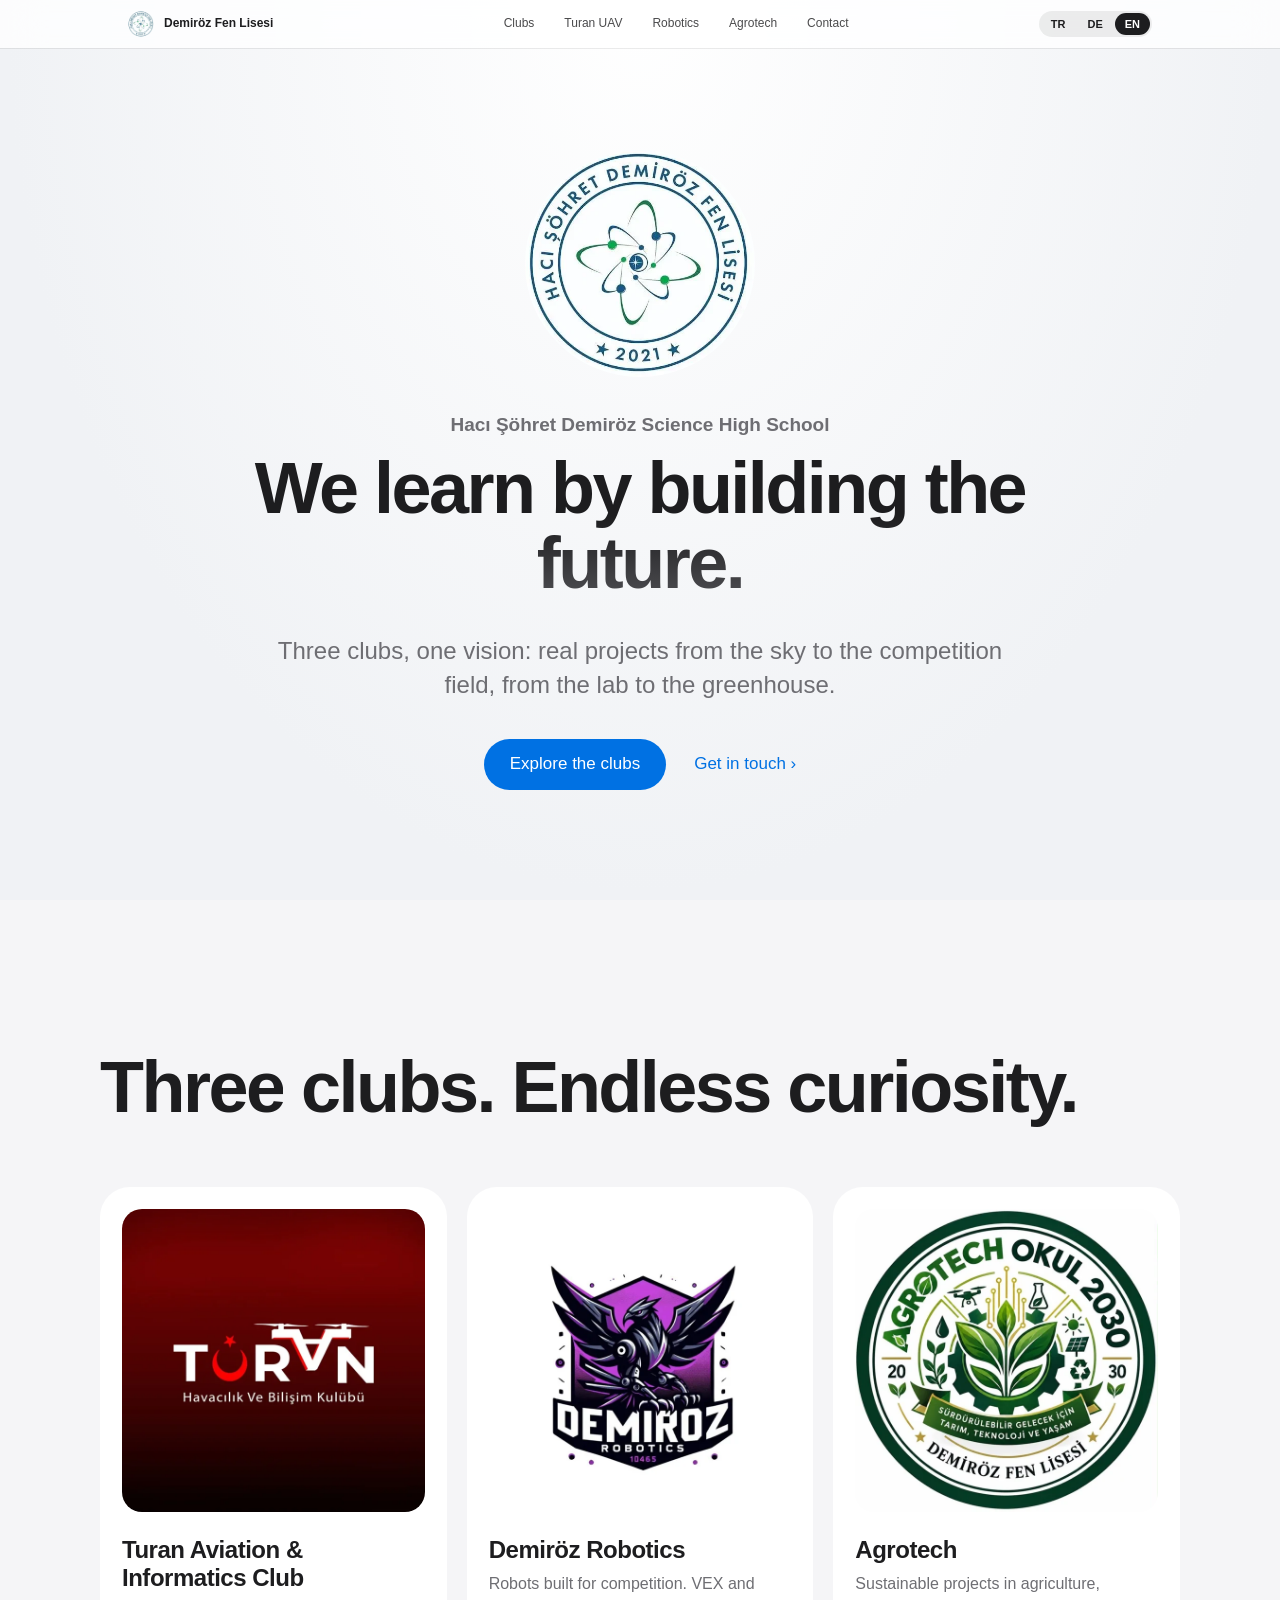
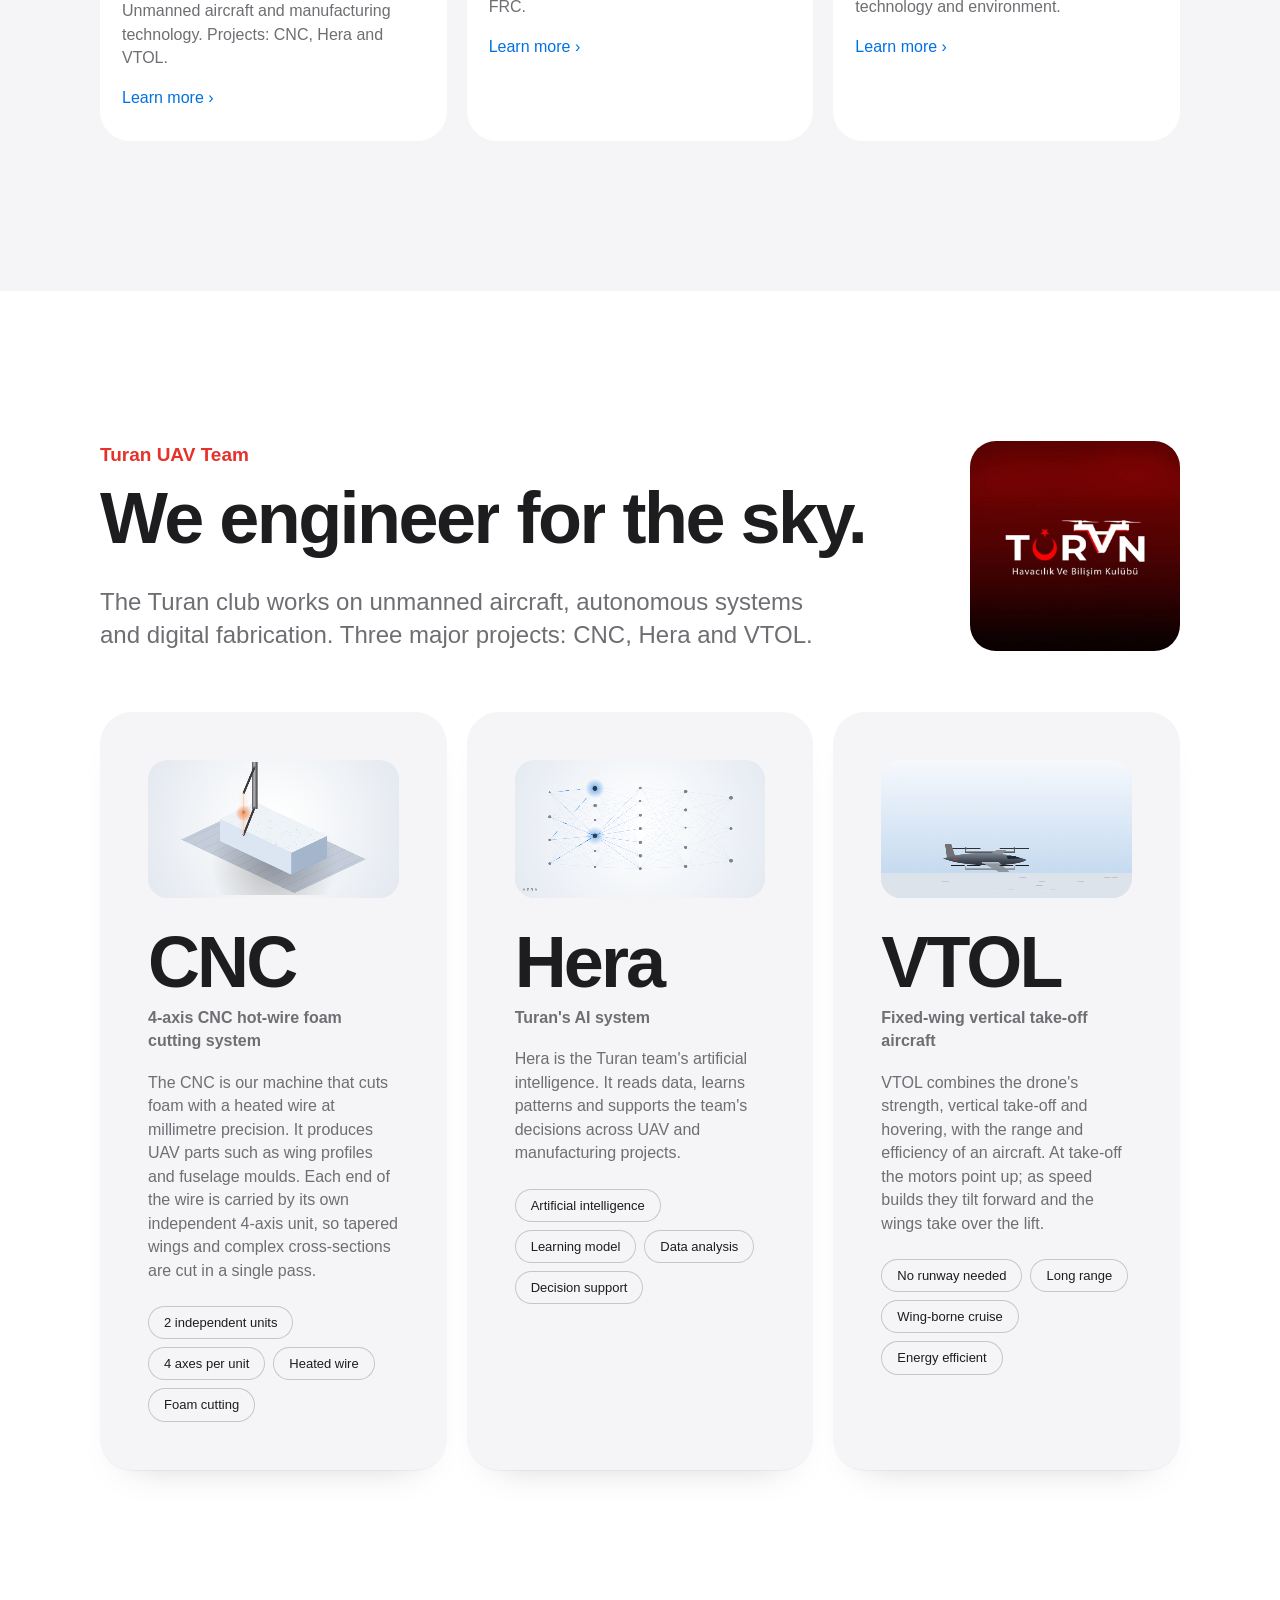
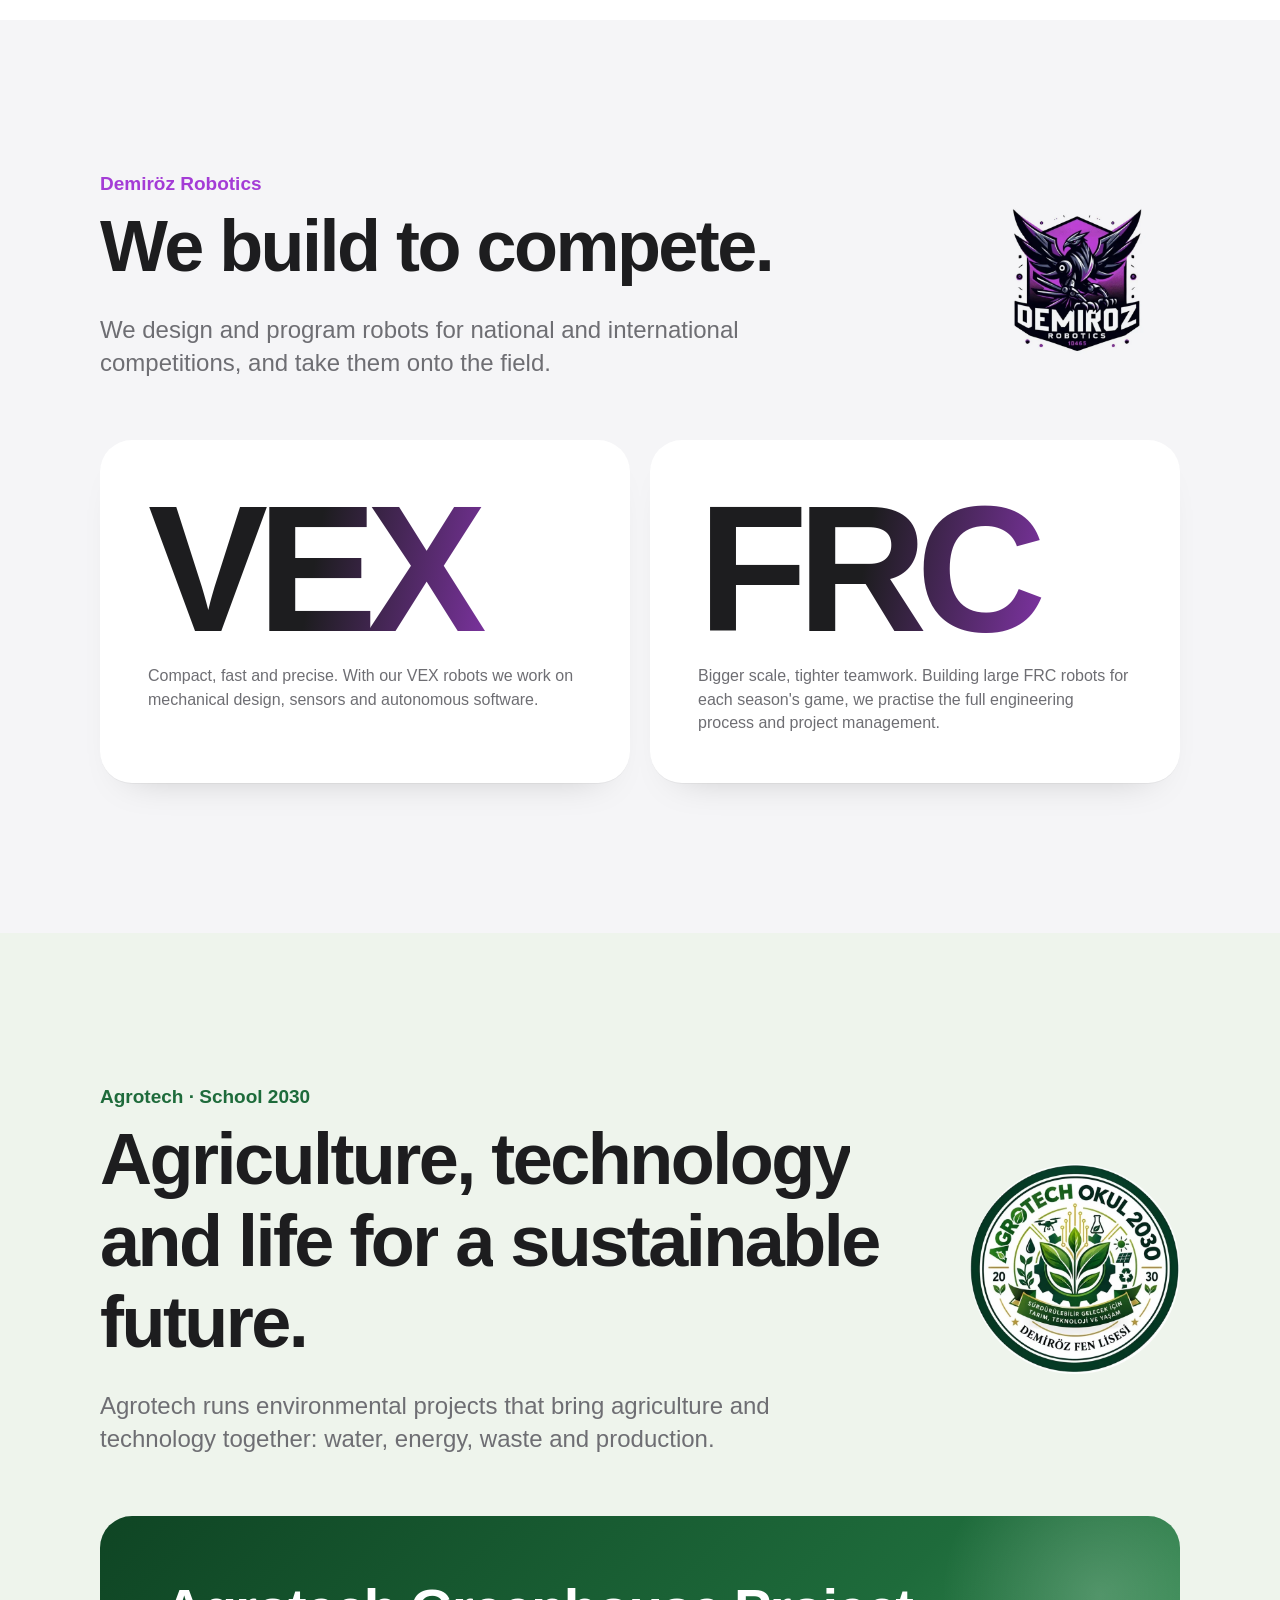
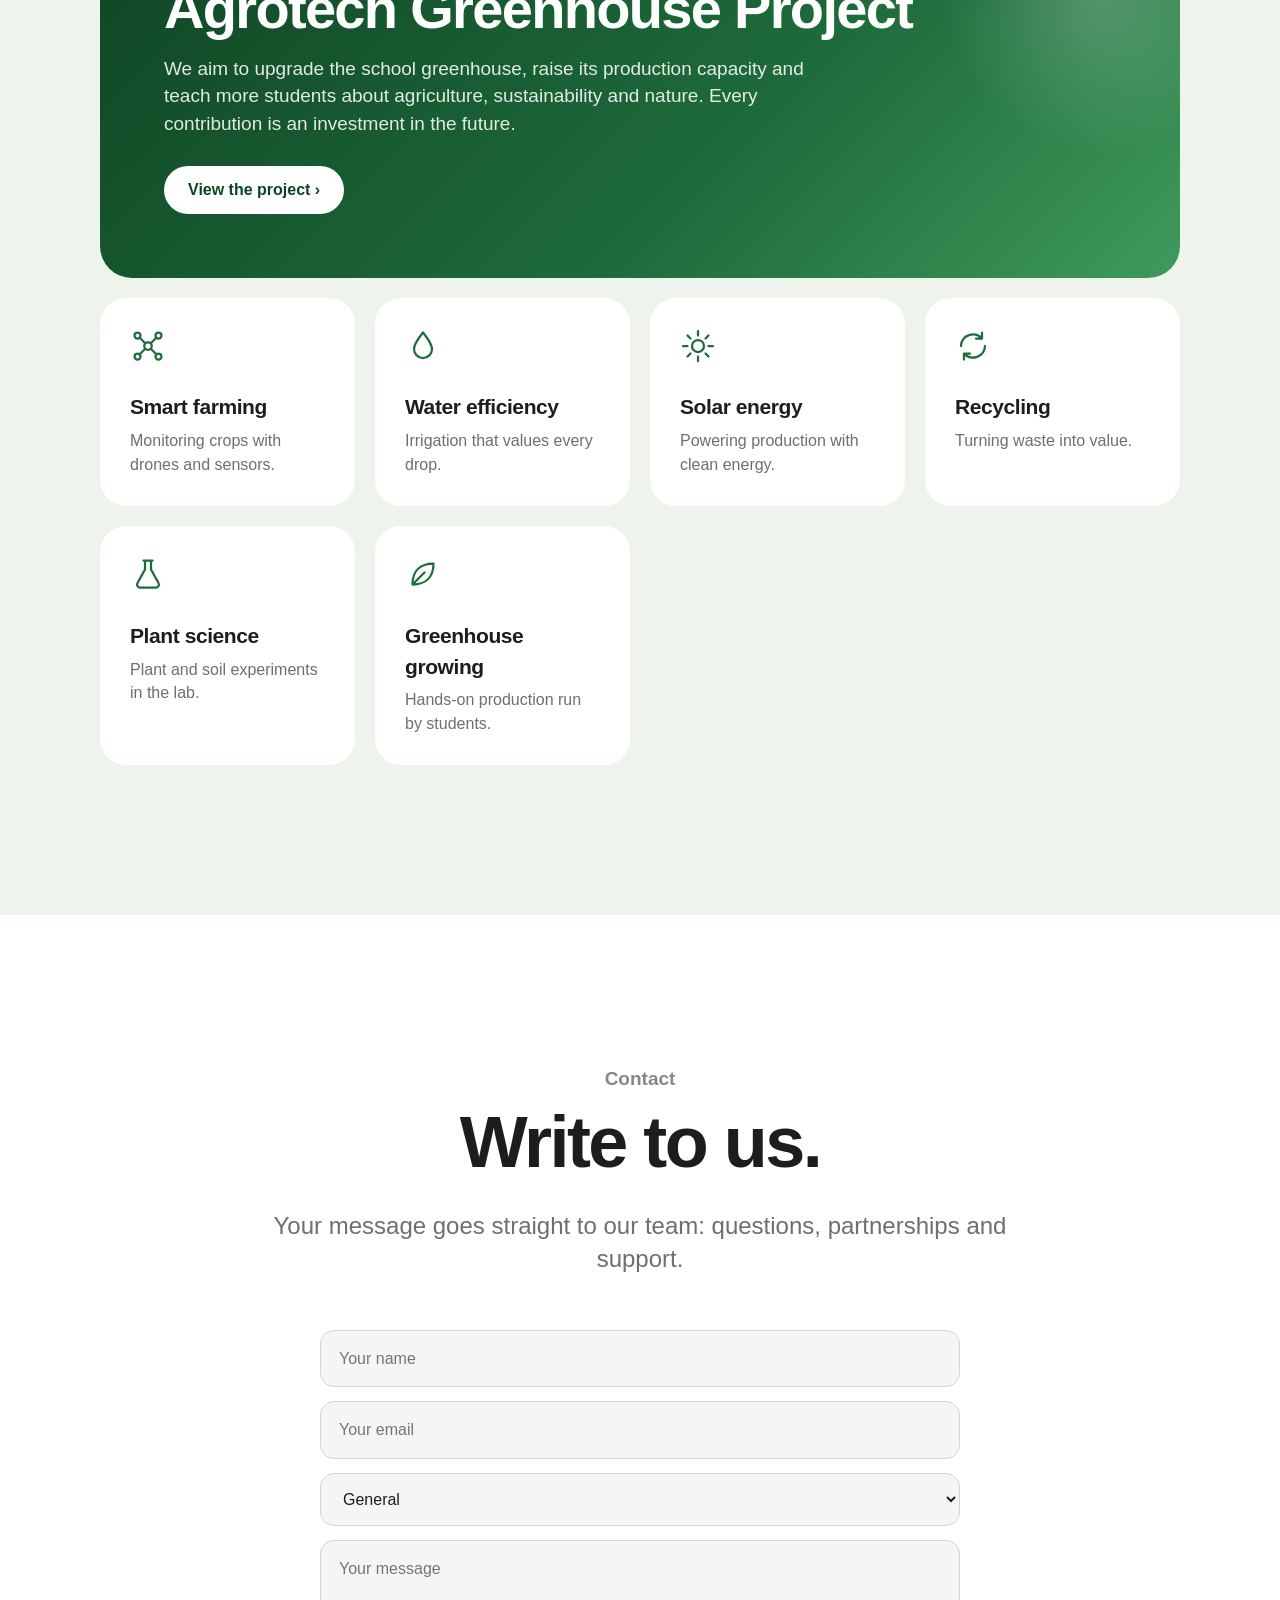
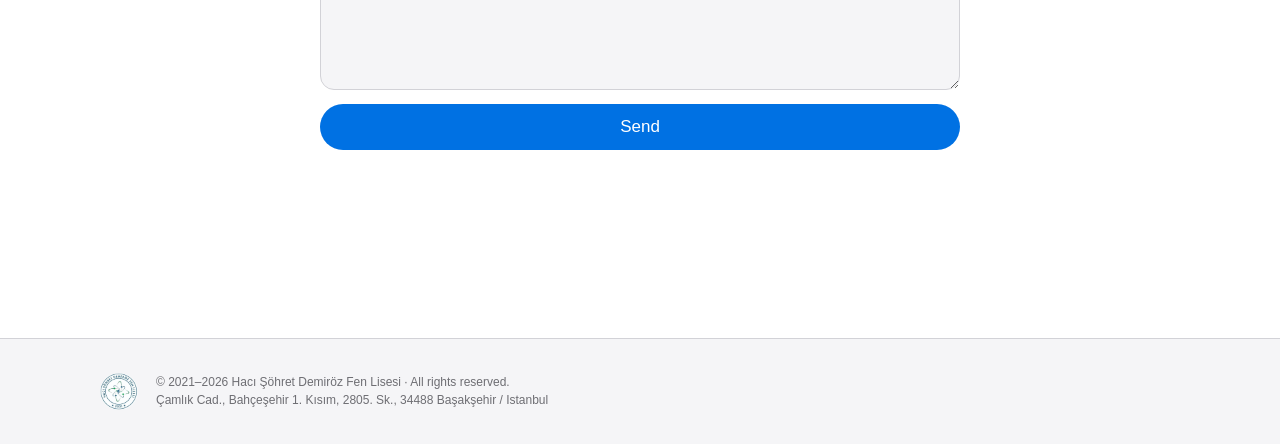
==== commit f4f98bd1: "Add files via upload" ====
--- a/index.html
+++ b/index.html
@@ -2,23 +2,106 @@
 <html lang="tr"><head><meta charset="utf-8"><meta name="viewport" content="width=device-width,initial-scale=1"><meta name="theme-color" content="#ffffff">
 <title>Hacı Şöhret Demiröz Fen Lisesi</title>
 <meta name="description" content="Hacı Şöhret Demiröz Fen Lisesi: Turan İHA Takımı, Demiröz Robotics ve Agrotech.">
-<link rel="icon" href="assets/img-1.webp">
-<link rel="stylesheet" href="style.css?v=10"></head><body><div id="pg"></div><div id="cd"></div><div id="cr"></div>
-<nav><a class="b" href="#"><img src="assets/img-1.webp" alt=""><span>Demiröz Fen Lisesi</span></a>
+<link rel="icon" href="[data-uri]">
+<style>
+
+:root{--f:-apple-system,BlinkMacSystemFont,"SF Pro Display","Inter","Segoe UI",Roboto,"Helvetica Neue",Arial,sans-serif;--e:cubic-bezier(.16,1,.3,1)}
+*{box-sizing:border-box;margin:0}
+html{scroll-behavior:smooth;scroll-padding-top:48px}
+body{font-family:var(--f);color:#1d1d1f;background:#fbfbfd;-webkit-font-smoothing:antialiased;line-height:1.47;overflow-x:hidden}
+a{color:inherit;text-decoration:none}img{max-width:100%;display:block}
+nav{box-shadow:0 1px 0 rgba(0,0,0,.08);position:fixed;inset:0 0 auto;height:48px;z-index:50;background:rgba(255,255,255,.78);-webkit-backdrop-filter:saturate(180%) blur(20px);backdrop-filter:saturate(180%) blur(20px);display:flex;align-items:center;justify-content:space-between;padding:0 max(20px,calc((100% - 1024px)/2));color:#1d1d1f;font-size:12px}
+nav .b{display:flex;align-items:center;gap:10px;font-weight:600}
+nav .b img{width:26px;height:26px;border-radius:50%;background:#fff}
+nav ul{display:flex;gap:30px;list-style:none}
+nav ul a{opacity:.8;transition:opacity .3s}nav ul a:hover{opacity:1}
+.lg{display:flex;gap:2px;background:rgba(0,0,0,.07);border-radius:99px;padding:2px}
+.lg button{all:unset;cursor:pointer;padding:3px 10px;border-radius:99px;font-size:11px;font-weight:600;transition:.3s}
+.lg button.on{background:#1d1d1f;color:#fff}
+section{padding:clamp(80px,12vw,150px) max(22px,calc((100% - 1080px)/2))}
+.gy{background:#f5f5f7}.dk{background:#fff;color:#1d1d1f;--a:#e5322b}.wh{background:#f5f5f7;--a:#a43cd6}.gr{background:#eef4ec;--a:#1e6b3b}
+.ey{font-size:clamp(14px,1.6vw,19px);font-weight:600;color:var(--a,#6e6e73);margin-bottom:12px}
+h1,h2{font-size:clamp(36px,6.4vw,72px);font-weight:700;letter-spacing:-.035em;line-height:1.05}
+.lead{font-size:clamp(18px,2.2vw,24px);color:#6e6e73;max-width:740px;margin-top:22px;line-height:1.4}.dk .lead{color:#6e6e73}
+.hero{min-height:100vh;display:flex;flex-direction:column;align-items:center;justify-content:center;text-align:center;padding:110px 22px 70px;background:radial-gradient(ellipse at 50% 0,#fff,#f0f2f5 70%)}
+.hero>*{animation:up 1.3s var(--e) both}.hero>*:nth-child(2){animation-delay:.12s}.hero>*:nth-child(3){animation-delay:.24s}.hero>*:nth-child(4){animation-delay:.36s}.hero>*:nth-child(5){animation-delay:.48s}
+.hero h1{padding-bottom:.14em;max-width:900px;background:linear-gradient(180deg,#1d1d1f 40%,#545458);-webkit-background-clip:text;background-clip:text;color:transparent}
+.hero .lead{margin-inline:auto}
+.lw{transform:translateY(calc(var(--y,0)*1px));margin-bottom:34px}
+.hl{border-radius:50%;width:clamp(150px,22vw,230px);mix-blend-mode:multiply;animation:fl 7s ease-in-out infinite}
+@keyframes up{from{opacity:0;transform:translateY(40px);filter:blur(10px)}}
+@keyframes fl{50%{transform:translateY(-14px) rotate(1.5deg)}}
+.cta{display:flex;gap:28px;align-items:center;margin-top:38px;flex-wrap:wrap;justify-content:center}
+.btn{background:#0071e3;color:#fff;padding:13px 26px;border-radius:99px;font-size:17px;font-weight:500;border:0;cursor:pointer;font-family:inherit;transition:transform .4s var(--e),background .3s}
+.btn:hover{background:#0077ed;transform:scale(1.05)}
+.ln{color:#0071e3;font-size:17px}.ln:hover{text-decoration:underline}
+.g3,.g2,.g6{display:grid;gap:20px;margin-top:56px}
+.g3{grid-template-columns:repeat(auto-fit,minmax(270px,1fr))}.g2{grid-template-columns:repeat(auto-fit,minmax(330px,1fr))}.g6{grid-template-columns:repeat(auto-fit,minmax(250px,1fr));margin-top:20px}
+.card{display:block;height:100%;background:#fff;border-radius:30px;padding:22px 22px 32px;transition:transform .5s var(--e),box-shadow .5s}
+.card:hover{box-shadow:0 34px 60px -24px rgba(0,0,0,.3)}
+.im{aspect-ratio:1;border-radius:20px;overflow:hidden;background:#fff;margin-bottom:24px}
+.im img{width:100%;height:100%;object-fit:cover;transition:transform 1.2s var(--e)}.card:hover .im img{transform:scale(1.07)}
+.card h3{font-size:24px;letter-spacing:-.02em;line-height:1.15}.card p{color:#6e6e73;margin-top:8px}
+.mo{color:#0071e3;margin-top:16px;display:inline-block;transition:transform .4s var(--e)}.mo::after{content:" ›"}.card:hover .mo{transform:translateX(6px)}
+.top{display:grid;grid-template-columns:1fr auto;gap:48px;align-items:center;margin-bottom:60px}
+.top img{width:clamp(120px,18vw,210px);border-radius:26px}
+.pc{border-radius:32px;padding:clamp(24px,4vw,48px);overflow:hidden;background:#f5f5f7;position:relative}
+.wh .pc{background:#fff}.pc p{color:#6e6e73}
+.vis{width:100%;height:auto;margin-bottom:28px;border-radius:20px;background:radial-gradient(circle at 50% 0,#fff,#e6eaf0)}
+.pc h3{font-size:clamp(40px,6vw,72px);letter-spacing:-.04em;line-height:1}
+.sub{color:var(--a);font-weight:600;margin:8px 0 18px}
+.chips{display:flex;flex-wrap:wrap;gap:8px;margin-top:24px}
+.chips span{border:1px solid rgba(128,128,128,.4);border-radius:99px;padding:6px 15px;font-size:13px;background:linear-gradient(var(--a),var(--a)) no-repeat left/0 100%;transition:background-size .5s var(--e),color .4s,border-color .4s}
+.chips span:hover{background-size:100% 100%;color:#fff;border-color:var(--a)}
+.big{font-size:clamp(90px,15vw,180px);font-weight:800;letter-spacing:-.06em;line-height:.9;margin-bottom:14px;background:linear-gradient(100deg,#1d1d1f 20%,#a43cd6 50%,#1d1d1f 80%);background-size:200% 100%;-webkit-background-clip:text;background-clip:text;color:transparent;animation:sh 7s linear infinite}
+@keyframes sh{to{background-position:-200% 0}}
+.flag{background:linear-gradient(135deg,#0f4524,#1e6b3b 60%,#3f9a5c);color:#fff;border-radius:32px;padding:clamp(28px,5vw,64px);margin-top:56px;position:relative;overflow:hidden}
+.flag::after{content:"";position:absolute;right:-80px;top:-80px;width:320px;height:320px;border-radius:50%;background:radial-gradient(#ffffff30,transparent 70%);animation:fl 9s ease-in-out infinite}
+.flag h3{font-size:clamp(32px,5vw,56px);letter-spacing:-.03em;line-height:1.05}.flag p{max-width:680px;margin:16px 0 28px;opacity:.88;font-size:19px}
+.flag a{background:#fff;color:#0f4524;padding:12px 24px;border-radius:99px;font-weight:600;display:inline-block;transition:transform .4s var(--e)}.flag a:hover{transform:scale(1.06)}
+.tile{background:#fff;border-radius:26px;padding:30px;height:100%;transition:transform .5s var(--e),box-shadow .5s}
+.tile:hover{transform:translateY(-8px);box-shadow:0 26px 50px -26px rgba(15,69,36,.5)}
+.ic{width:36px;height:36px;color:var(--a);margin-bottom:22px;transition:transform .6s var(--e)}.tile:hover .ic{transform:rotate(-10deg) scale(1.15)}
+.tile h4{font-size:21px;letter-spacing:-.02em}.tile p{color:#6e6e73;margin-top:6px}
+.ct{background:#fff;color:#1d1d1f;text-align:center}.ct .lead{margin-inline:auto}
+.fm{max-width:640px;margin:54px auto 0;display:grid;gap:14px;text-align:left}
+input,textarea,select{font:inherit;width:100%;background:#f5f5f7;border:1px solid #d2d2d7;border-radius:14px;color:#1d1d1f;padding:16px 18px;transition:border-color .3s,box-shadow .3s}
+textarea{min-height:150px;resize:vertical}
+input:focus,textarea:focus,select:focus{outline:0;border-color:#0071e3;box-shadow:0 0 0 4px rgba(0,113,227,.28)}
+#st{min-height:24px;text-align:center;color:#6e6e73;font-size:15px}
+footer{background:#f5f5f7;border-top:1px solid #d2d2d7;color:#6e6e73;font-size:12px;padding:34px max(22px,calc((100% - 1080px)/2));display:flex;gap:18px;align-items:center;flex-wrap:wrap}
+footer img{width:38px;border-radius:50%;background:#fff}
+.rv{opacity:0;transform:translateY(54px);filter:blur(8px);transition:opacity 1.1s var(--e) var(--d,0s),transform 1.1s var(--e) var(--d,0s),filter 1.1s var(--e) var(--d,0s)}
+.rv.in{opacity:1;transform:none;filter:none}
+.bob{animation:fl 6s ease-in-out infinite}
+@media(max-width:820px){nav ul{display:none}.top{grid-template-columns:1fr}}
+@media(prefers-reduced-motion:reduce){*{animation:none!important;transition:none!important}.rv{opacity:1;transform:none;filter:none}}
+
+.vis{aspect-ratio:800/440;display:block}
+.w{display:inline-block;overflow:hidden;vertical-align:top;padding-bottom:.08em}
+.w>span{display:inline-block;transform:translateY(112%);transition:transform 1.15s var(--e) var(--wd,0s)}
+.in .w>span{transform:none}
+h2.rv{opacity:1;transform:none;filter:none}
+#pg{position:fixed;top:0;left:0;height:2px;width:100%;background:#0071e3;transform-origin:0 50%;transform:scaleX(0);z-index:60}
+
+.pc{box-shadow:0 1px 0 rgba(0,0,0,.04),0 20px 40px -30px rgba(0,0,0,.25)}
+
+</style></head><body><div id="pg"></div>
+<nav><a class="b" href="#"><img src="[data-uri]" alt=""><span>Demiröz Fen Lisesi</span></a>
 <ul><li><a href="#clubs" data-t="n1"></a></li><li><a href="#turan" data-t="n2"></a></li><li><a href="#robotics" data-t="n3"></a></li><li><a href="#agrotech" data-t="n4"></a></li><li><a href="#contact" data-t="n5"></a></li></ul>
 <div class="lg"><button data-l="tr">TR</button><button data-l="de">DE</button><button data-l="en">EN</button></div></nav>
 
-<header class="hero"><div class="lw"><img class="hl" src="assets/img-1.webp" alt="Hacı Şöhret Demiröz Fen Lisesi"></div>
+<header class="hero"><div class="lw"><img class="hl" src="[data-uri]" alt="Hacı Şöhret Demiröz Fen Lisesi"></div>
 <p class="ey" data-t="he"></p><h1 data-t="h1"></h1><p class="lead" data-t="hp"></p>
 <div class="cta"><a class="btn" href="#clubs" data-t="hc1"></a><a class="ln" href="#contact"><span data-t="hc2"></span> ›</a></div></header>
 
 <section id="clubs" class="gy"><h2 class="rv" data-t="ct"></h2><div class="g3">
-<div class="rv" style="--d:.05s"><a class="card tl" href="#turan"><div class="im"><img src="assets/img-2.webp" alt="Turan"></div><h3 data-t="c1"></h3><p data-t="c1p"></p><span class="mo" data-t="more"></span></a></div>
-<div class="rv" style="--d:.15s"><a class="card tl" href="#robotics"><div class="im"><img src="assets/img-3.webp" alt="Demiröz Robotics"></div><h3 data-t="c2"></h3><p data-t="c2p"></p><span class="mo" data-t="more"></span></a></div>
-<div class="rv" style="--d:.25s"><a class="card tl" href="#agrotech"><div class="im"><img src="assets/img-4.webp" alt="Agrotech"></div><h3 data-t="c3"></h3><p data-t="c3p"></p><span class="mo" data-t="more"></span></a></div>
+<div class="rv" style="--d:.05s"><a class="card tl" href="#turan"><div class="im"><img src="[data-uri]" alt="Turan"></div><h3 data-t="c1"></h3><p data-t="c1p"></p><span class="mo" data-t="more"></span></a></div>
+<div class="rv" style="--d:.15s"><a class="card tl" href="#robotics"><div class="im"><img src="[data-uri]" alt="Demiröz Robotics"></div><h3 data-t="c2"></h3><p data-t="c2p"></p><span class="mo" data-t="more"></span></a></div>
+<div class="rv" style="--d:.25s"><a class="card tl" href="#agrotech"><div class="im"><img src="[data-uri]" alt="Agrotech"></div><h3 data-t="c3"></h3><p data-t="c3p"></p><span class="mo" data-t="more"></span></a></div>
 </div></section>
 
-<section id="turan" class="dk"><div class="top"><div class="rv"><p class="ey" data-t="te"></p><h2 data-t="th"></h2><p class="lead" data-t="tp"></p></div><img class="rv" src="assets/img-2.webp" alt="Turan"></div>
+<section id="turan" class="dk"><div class="top"><div class="rv"><p class="ey" data-t="te"></p><h2 data-t="th"></h2><p class="lead" data-t="tp"></p></div><img class="rv" src="[data-uri]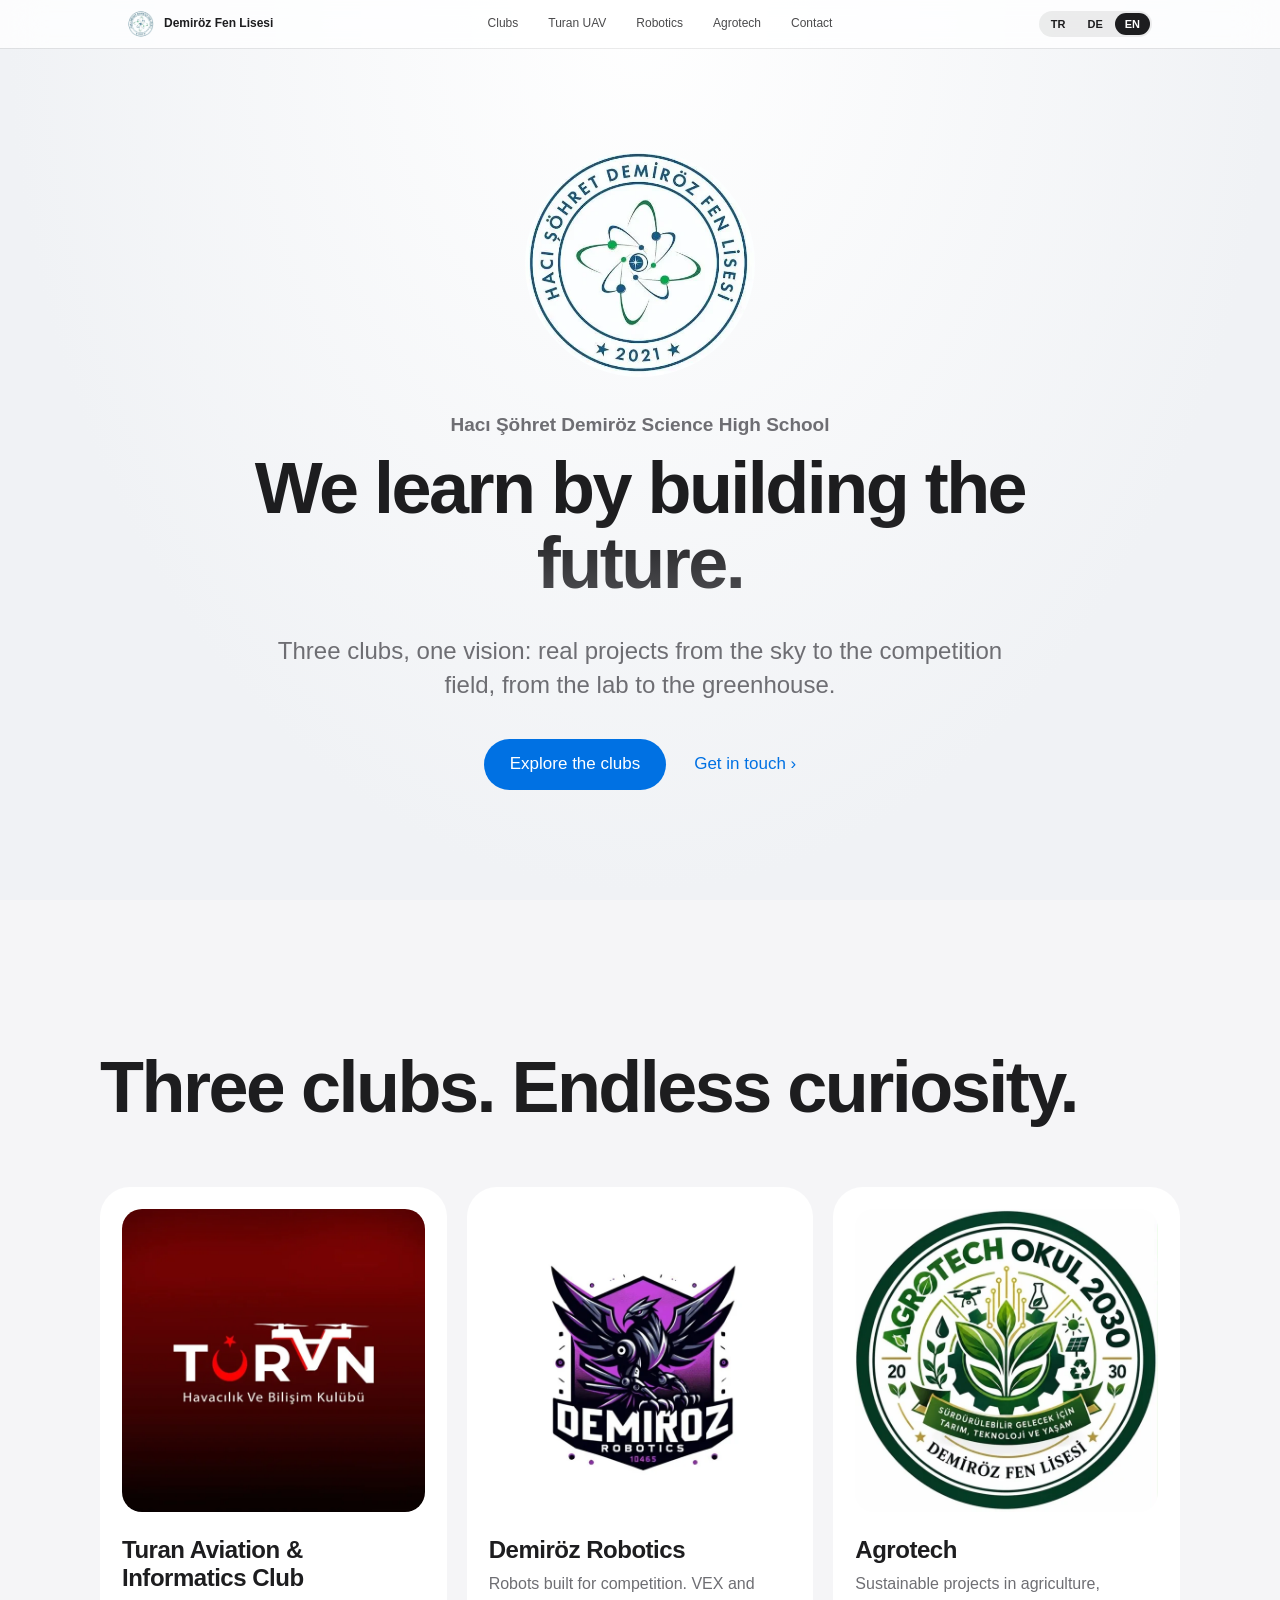
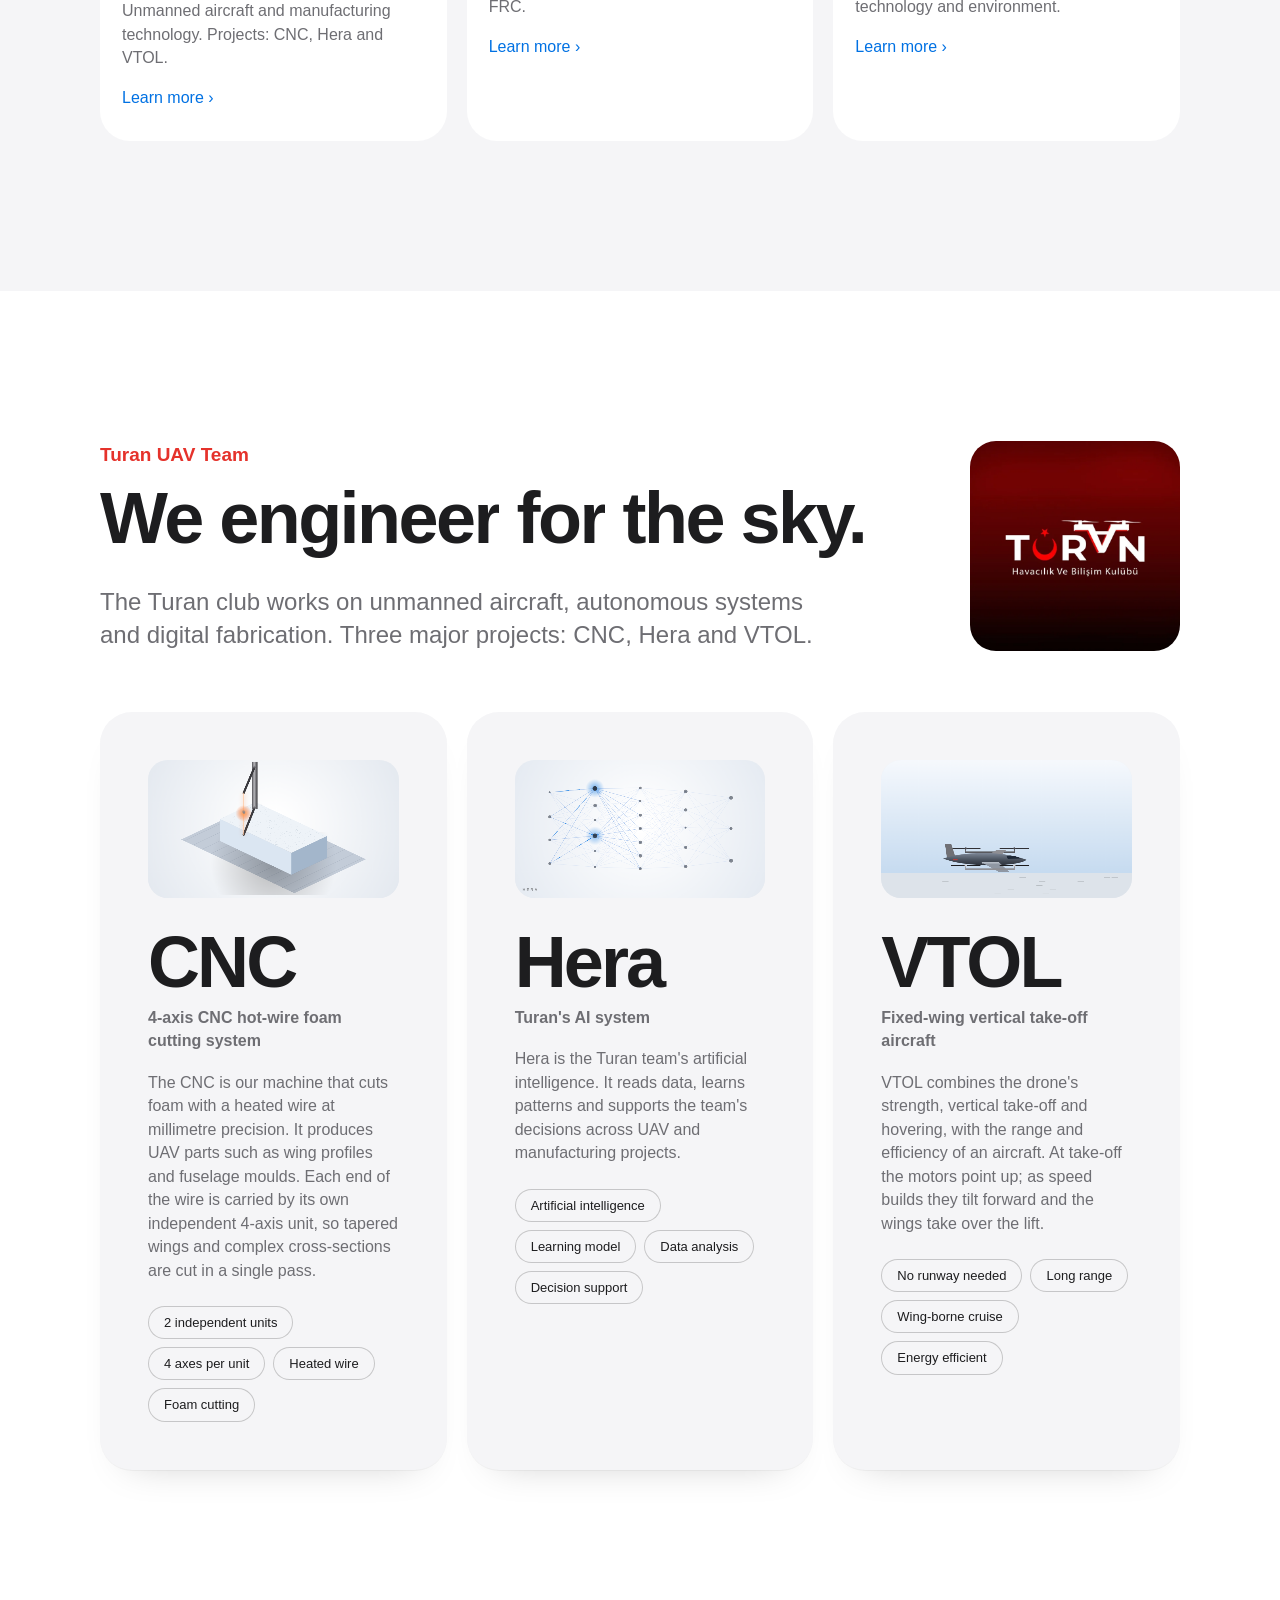
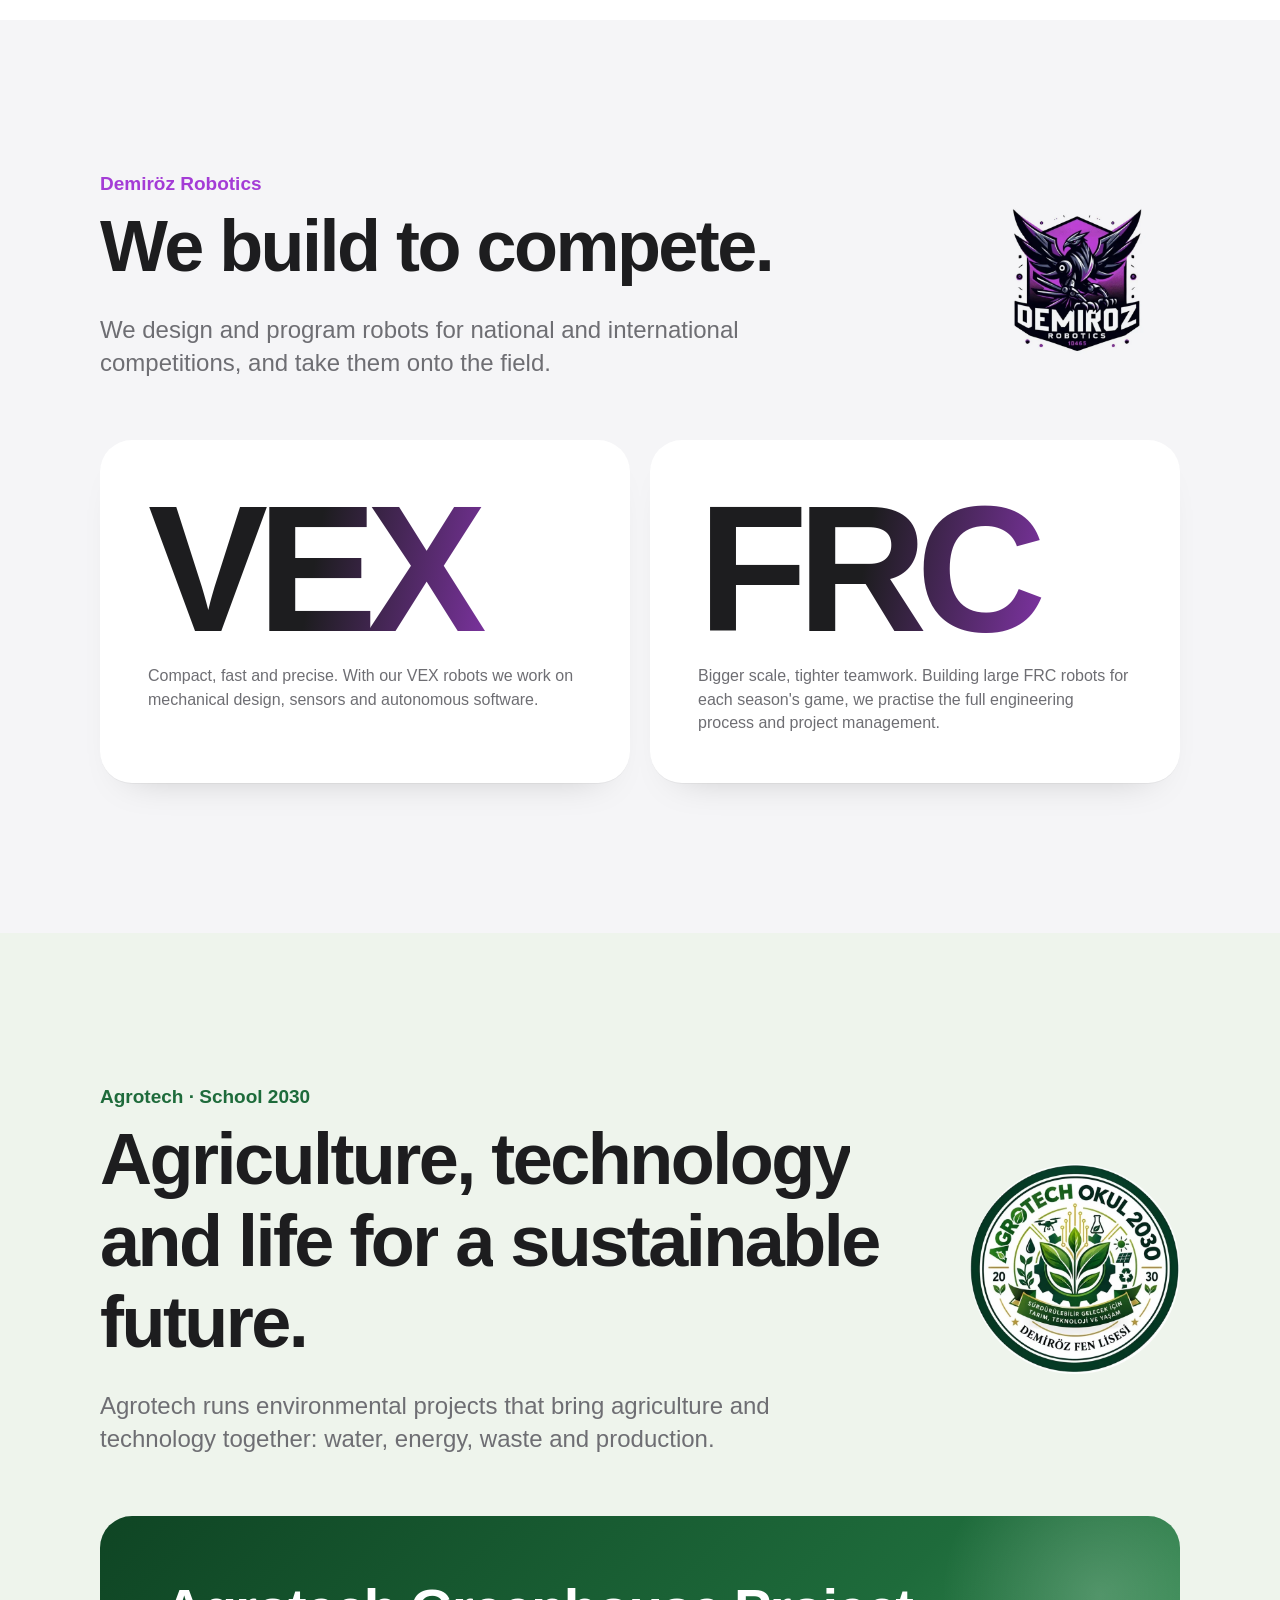
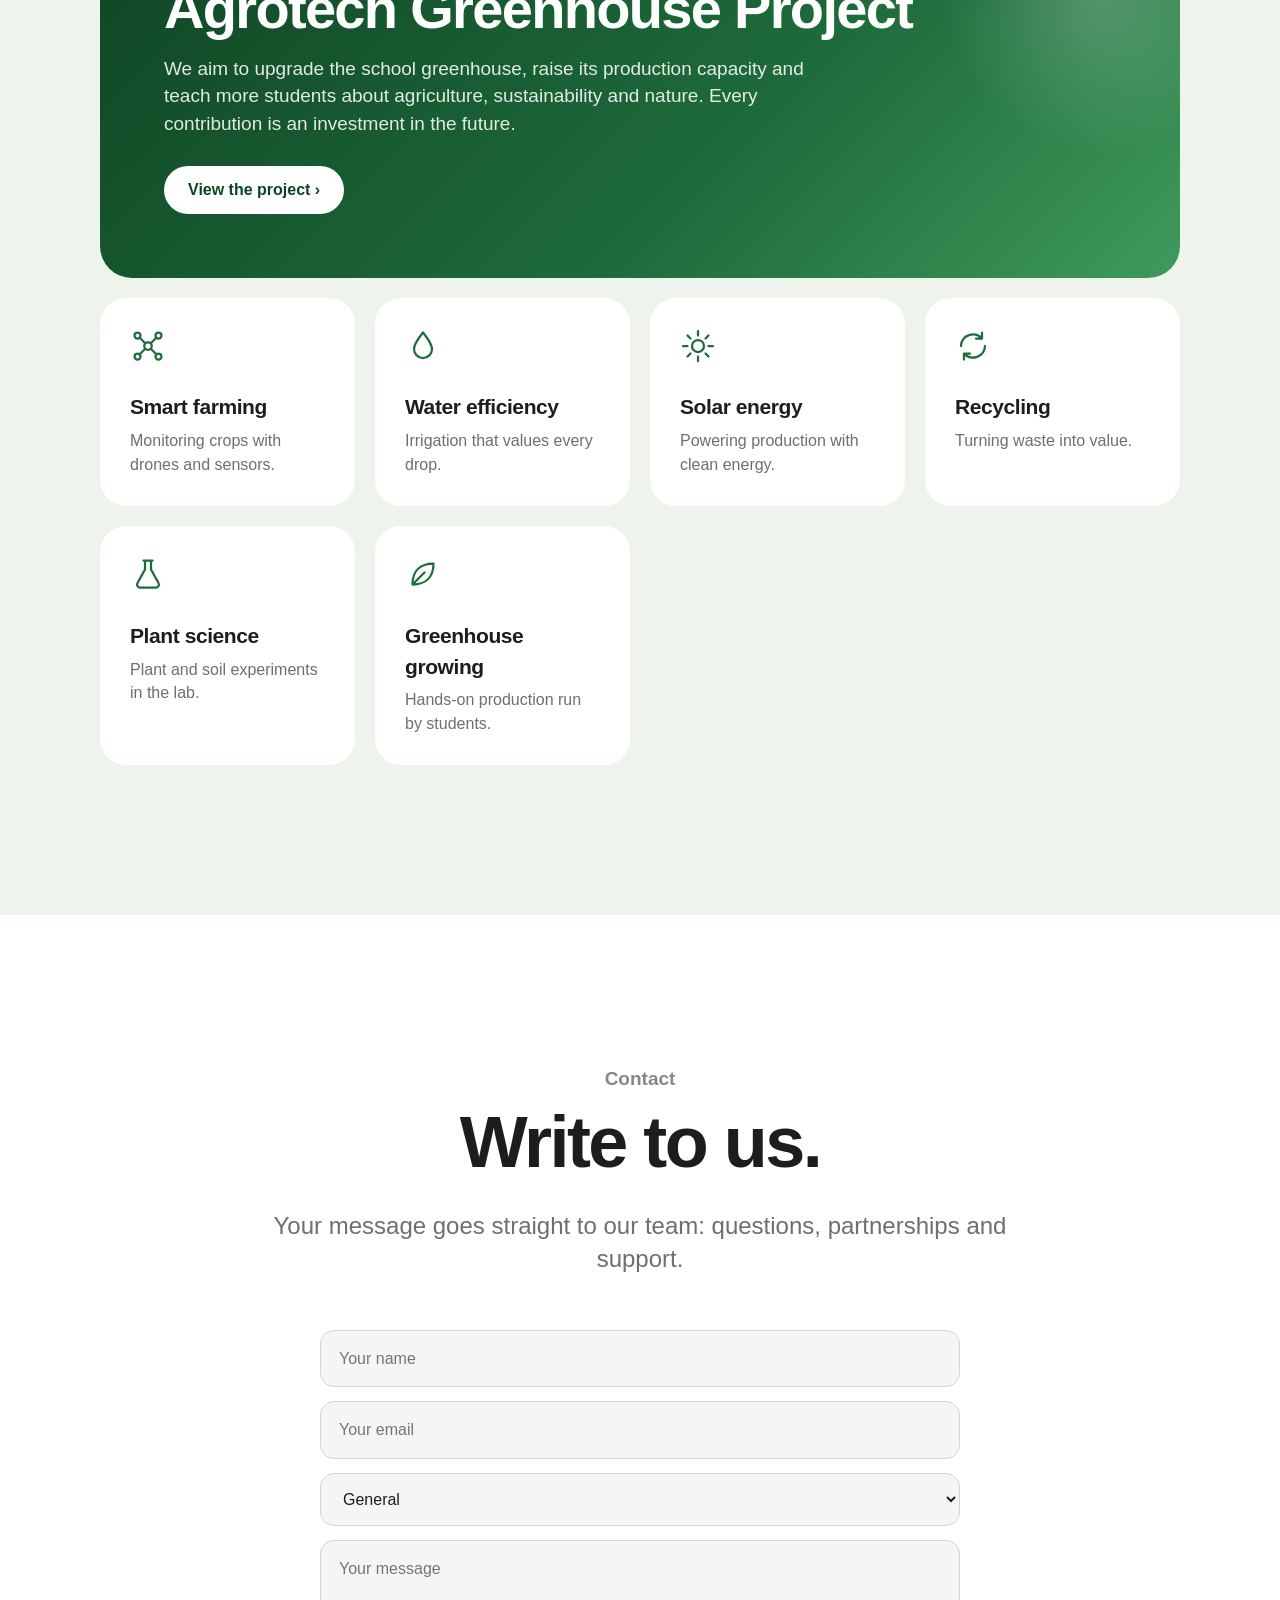
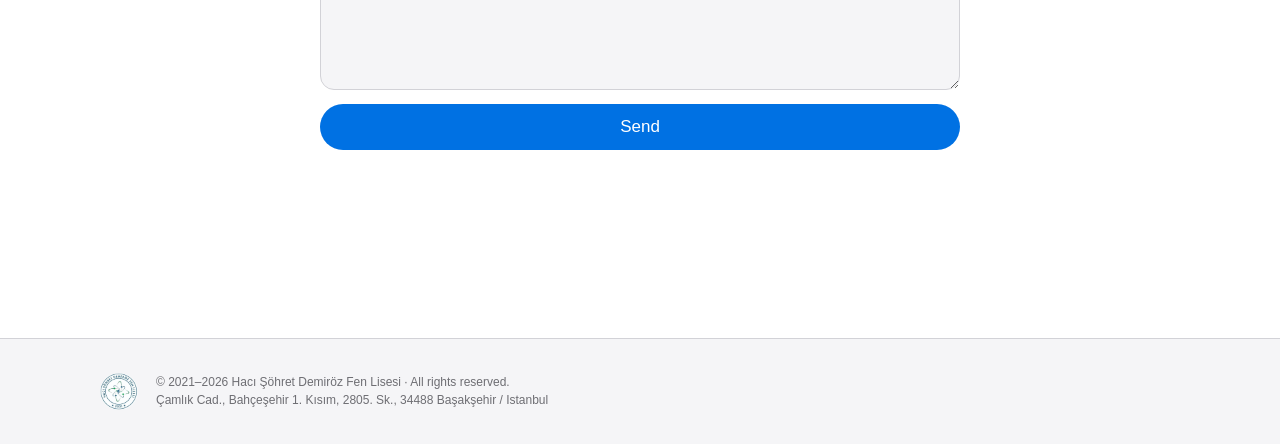
==== commit d55ae920: "Add files via upload" ====
--- a/index.html
+++ b/index.html
@@ -10,7 +10,7 @@
 html{scroll-behavior:smooth;scroll-padding-top:48px}
 body{font-family:var(--f);color:#1d1d1f;background:#fbfbfd;-webkit-font-smoothing:antialiased;line-height:1.47;overflow-x:hidden}
 a{color:inherit;text-decoration:none}img{max-width:100%;display:block}
-nav{box-shadow:0 1px 0 rgba(0,0,0,.08);position:fixed;inset:0 0 auto;height:48px;z-index:50;background:rgba(255,255,255,.78);-webkit-backdrop-filter:saturate(180%) blur(20px);backdrop-filter:saturate(180%) blur(20px);display:flex;align-items:center;justify-content:space-between;padding:0 max(20px,calc((100% - 1024px)/2));color:#1d1d1f;font-size:12px}
+nav{box-shadow:0 1px 0 rgba(0,0,0,.08);position:fixed;inset:0 0 auto;height:48px;z-index:50;background:rgba(255,255,255,.78);-webkit-backdrop-filter:saturate(180%) blur(20px);backdrop-filter:saturate(180%) blur(20px);display:grid;grid-template-columns:1fr auto 1fr;align-items:center;padding:0 max(20px,calc((100% - 1024px)/2));color:#1d1d1f;font-size:12px}
 nav .b{display:flex;align-items:center;gap:10px;font-weight:600}
 nav .b img{width:26px;height:26px;border-radius:50%;background:#fff}
 nav ul{display:flex;gap:30px;list-style:none}
@@ -27,7 +27,7 @@
 .hero>*{animation:up 1.3s var(--e) both}.hero>*:nth-child(2){animation-delay:.12s}.hero>*:nth-child(3){animation-delay:.24s}.hero>*:nth-child(4){animation-delay:.36s}.hero>*:nth-child(5){animation-delay:.48s}
 .hero h1{padding-bottom:.14em;max-width:900px;background:linear-gradient(180deg,#1d1d1f 40%,#545458);-webkit-background-clip:text;background-clip:text;color:transparent}
 .hero .lead{margin-inline:auto}
-.lw{transform:translateY(calc(var(--y,0)*1px));margin-bottom:34px}
+.lw{margin-bottom:34px}
 .hl{border-radius:50%;width:clamp(150px,22vw,230px);mix-blend-mode:multiply;animation:fl 7s ease-in-out infinite}
 @keyframes up{from{opacity:0;transform:translateY(40px);filter:blur(10px)}}
 @keyframes fl{50%{transform:translateY(-14px) rotate(1.5deg)}}
@@ -74,7 +74,8 @@
 .rv{opacity:0;transform:translateY(54px);filter:blur(8px);transition:opacity 1.1s var(--e) var(--d,0s),transform 1.1s var(--e) var(--d,0s),filter 1.1s var(--e) var(--d,0s)}
 .rv.in{opacity:1;transform:none;filter:none}
 .bob{animation:fl 6s ease-in-out infinite}
-@media(max-width:820px){nav ul{display:none}.top{grid-template-columns:1fr}}
+nav .lg{justify-self:end}
+@media(max-width:820px){nav{grid-template-columns:1fr auto}nav ul{display:none}.top{grid-template-columns:1fr}}
 @media(prefers-reduced-motion:reduce){*{animation:none!important;transition:none!important}.rv{opacity:1;transform:none;filter:none}}
 
 .vis{aspect-ratio:800/440;display:block}
@@ -86,6 +87,16 @@
 
 .pc{box-shadow:0 1px 0 rgba(0,0,0,.04),0 20px 40px -30px rgba(0,0,0,.25)}
 
+
+@media(max-width:820px){
+.hero{min-height:auto;padding:92px 22px 60px}
+section{padding-top:64px;padding-bottom:64px}
+.top{gap:20px;margin-bottom:36px}.top img{order:-1;width:96px;border-radius:22px}
+.g3,.g2{margin-top:32px;gap:14px}
+.g6{grid-template-columns:1fr 1fr;gap:12px}.tile{padding:20px 18px}.tile h4{font-size:17px}.tile p{font-size:14px}.ic{width:30px;height:30px;margin-bottom:14px}
+.flag{padding:26px}.flag p{font-size:16px}
+.pc{padding:22px;border-radius:26px}.pc h3{font-size:44px}
+}
 </style></head><body><div id="pg"></div>
 <nav><a class="b" href="#"><img src="[data-uri]" alt=""><span>Demiröz Fen Lisesi</span></a>
 <ul><li><a href="#clubs" data-t="n1"></a></li><li><a href="#turan" data-t="n2"></a></li><li><a href="#robotics" data-t="n3"></a></li><li><a href="#agrotech" data-t="n4"></a></li><li><a href="#contact" data-t="n5"></a></li></ul>
@@ -204,8 +215,6 @@
 setL(sv||((navigator.language||'tr').slice(0,2).match(/^(de|en)$/)||['tr'])[0]);
 const io=new IntersectionObserver(es=>es.forEach(e=>{if(e.isIntersecting){e.target.classList.add('in');io.unobserve(e.target)}}),{threshold:.12});
 document.querySelectorAll('.rv').forEach(e=>io.observe(e));
-const lw=document.querySelector('.lw');
-addEventListener('scroll',()=>lw.style.setProperty('--y',Math.min(scrollY,600)*.22),{passive:true});
 document.querySelectorAll('.tl').forEach(c=>{c.addEventListener('pointermove',e=>{const r=c.getBoundingClientRect(),x=(e.clientX-r.left)/r.width-.5,y=(e.clientY-r.top)/r.height-.5;c.style.transform=`perspective(900px) rotateY(${x*8}deg) rotateX(${-y*8}deg) translateY(-6px)`});c.addEventListener('pointerleave',()=>c.style.transform='')});
 const f=document.getElementById('f'),st=document.getElementById('st');
 f.onsubmit=async e=>{e.preventDefault();st.textContent=D.sn[I];
